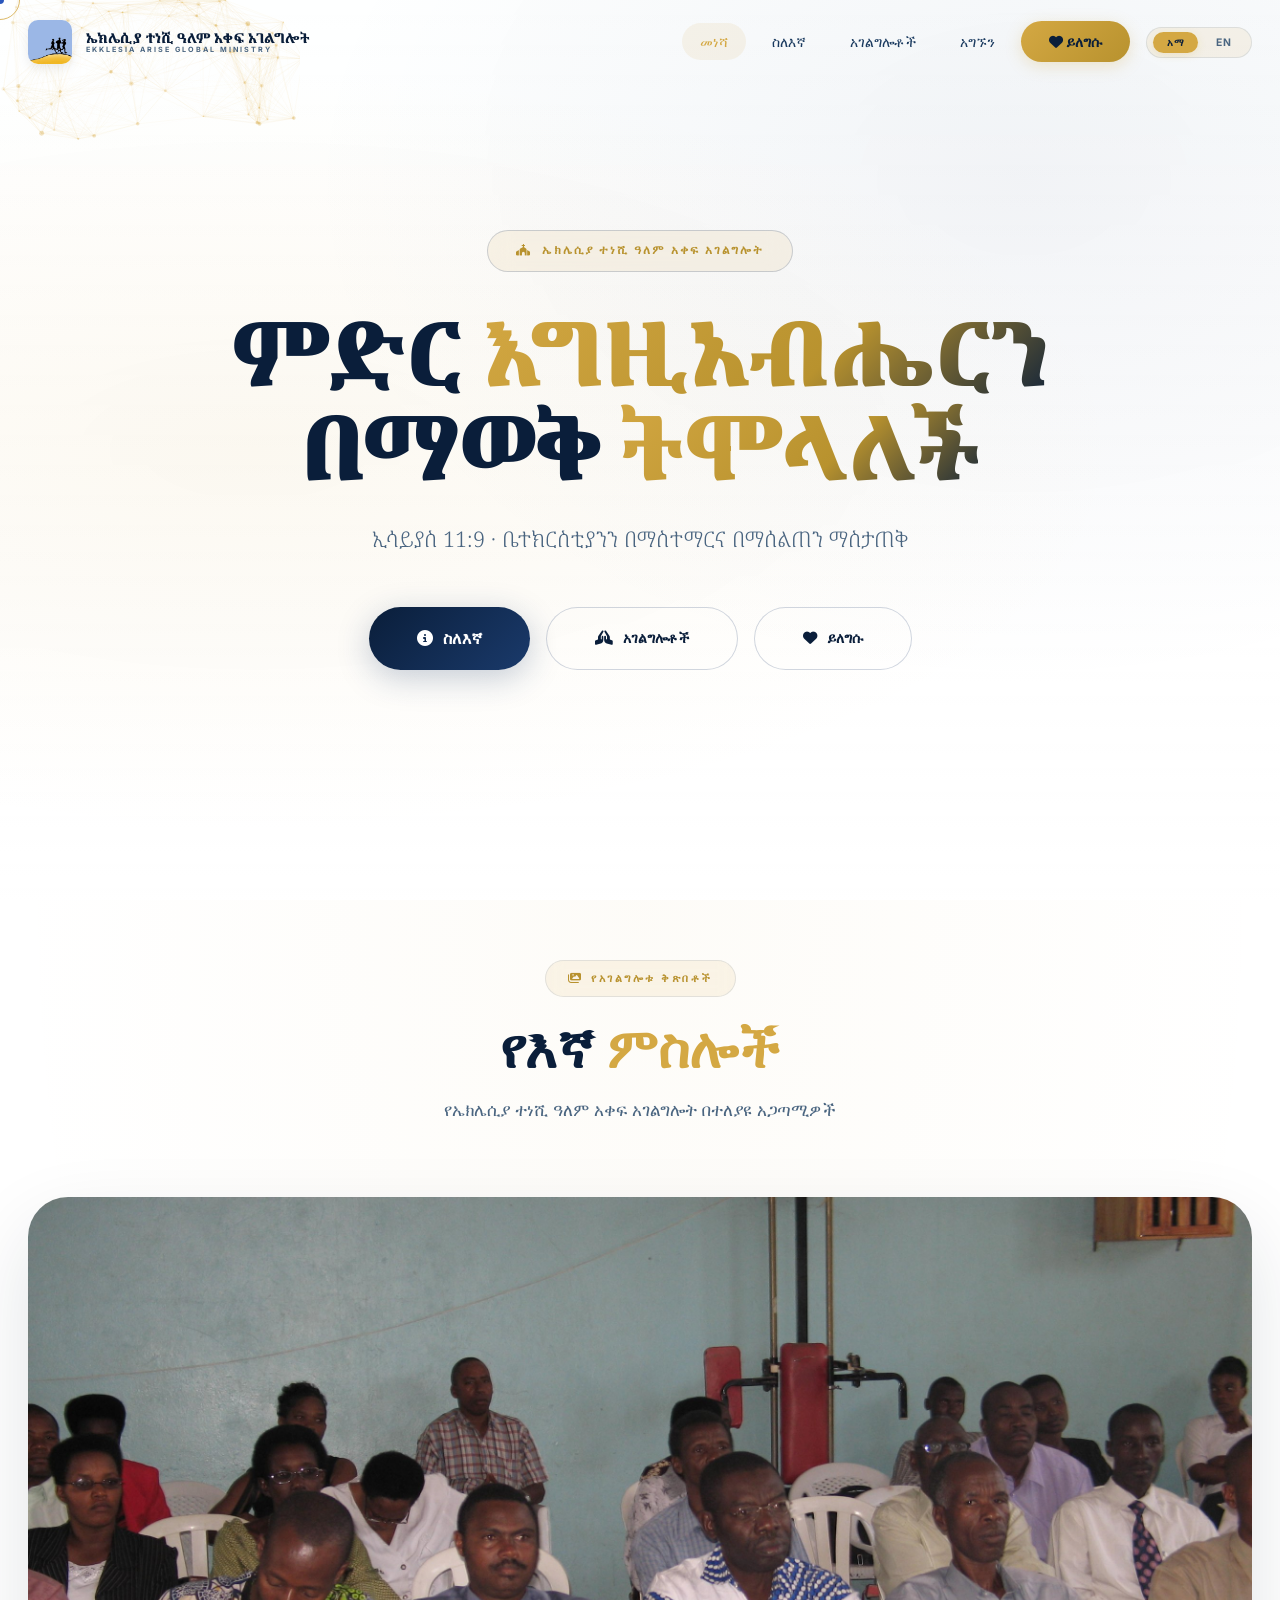
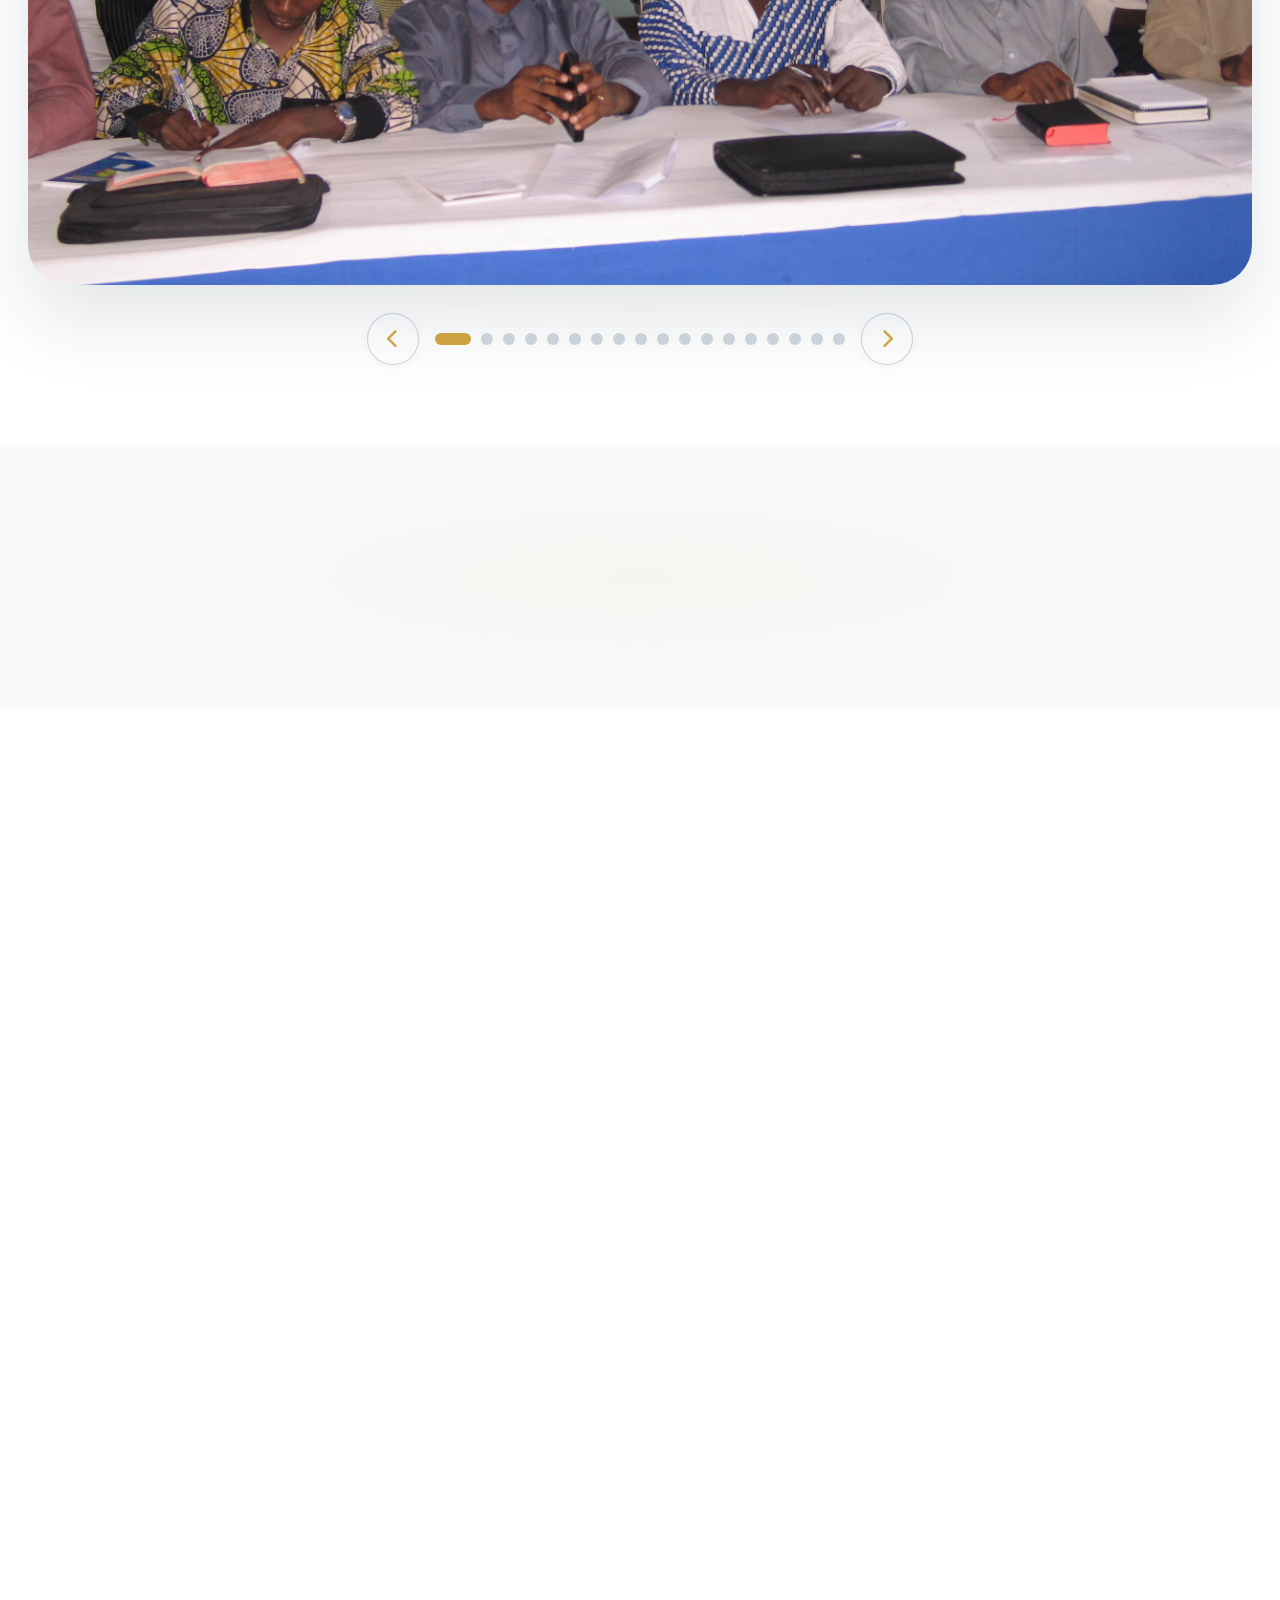
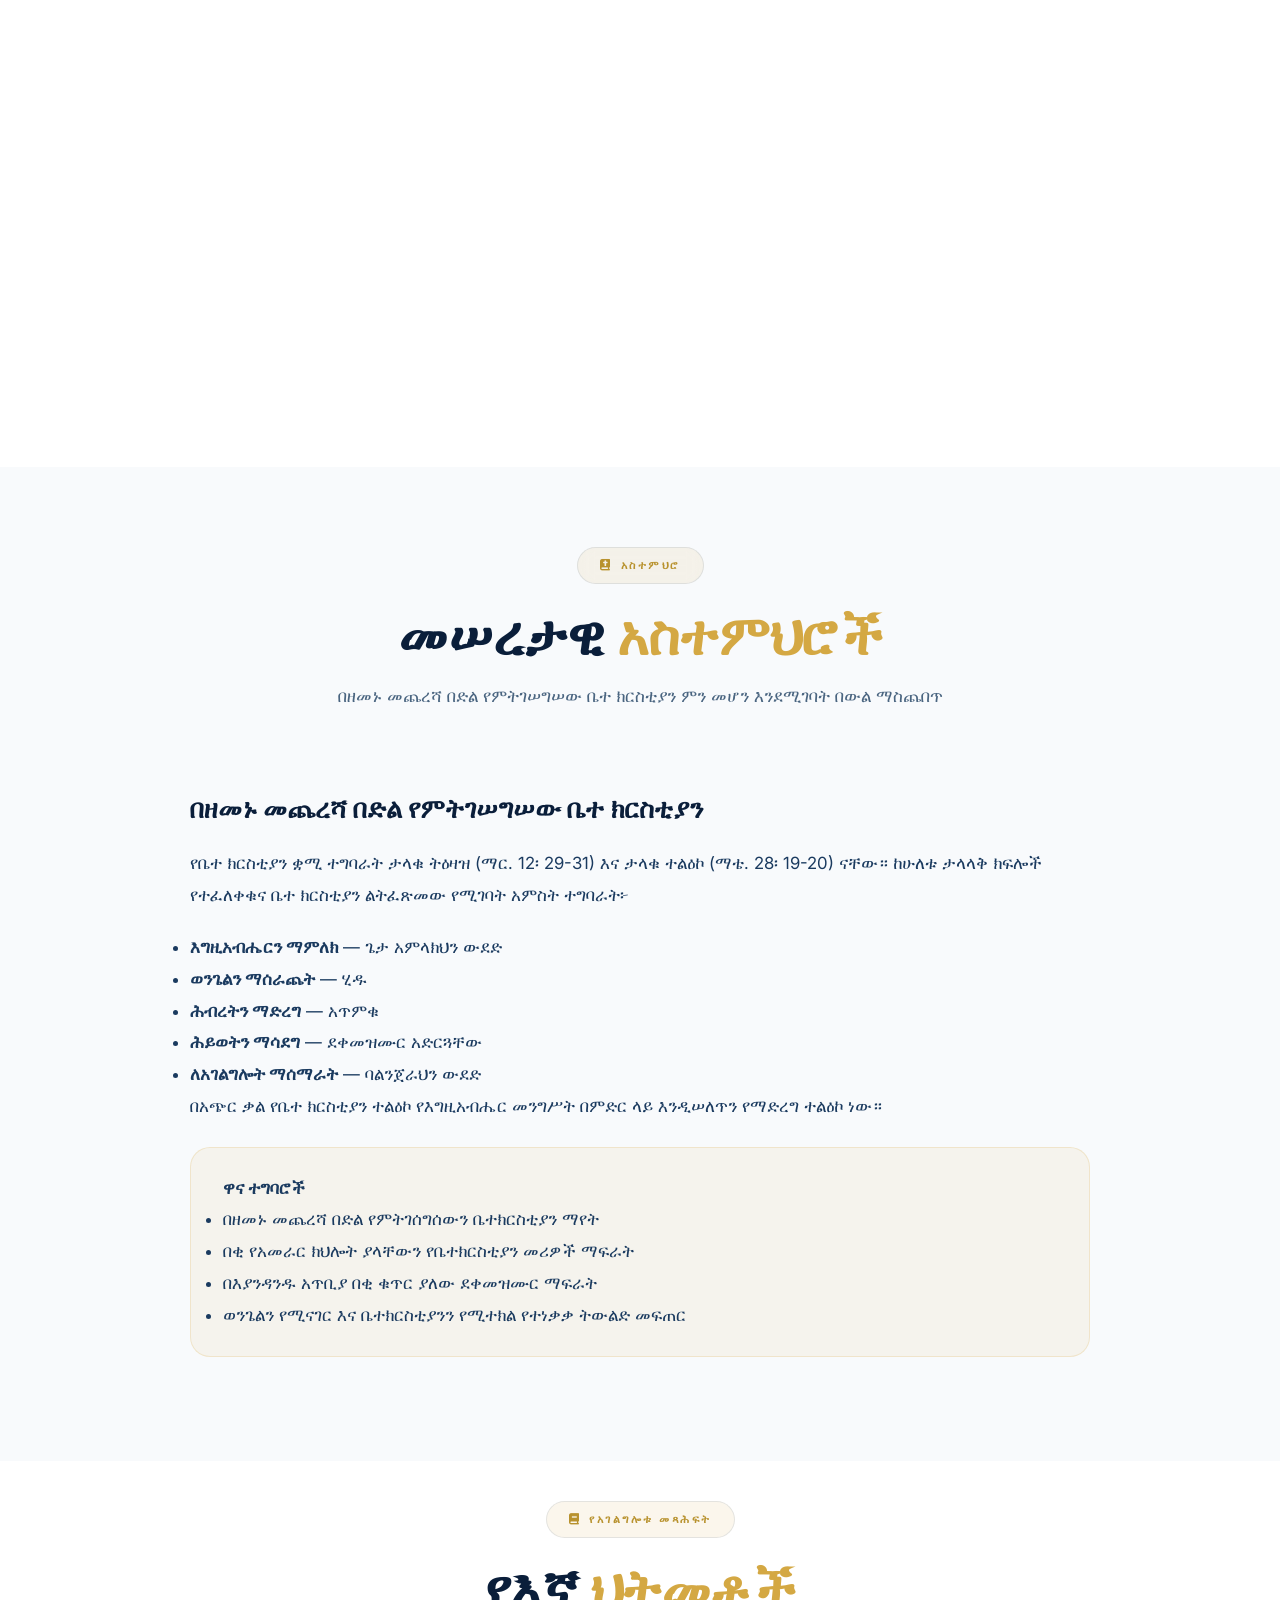
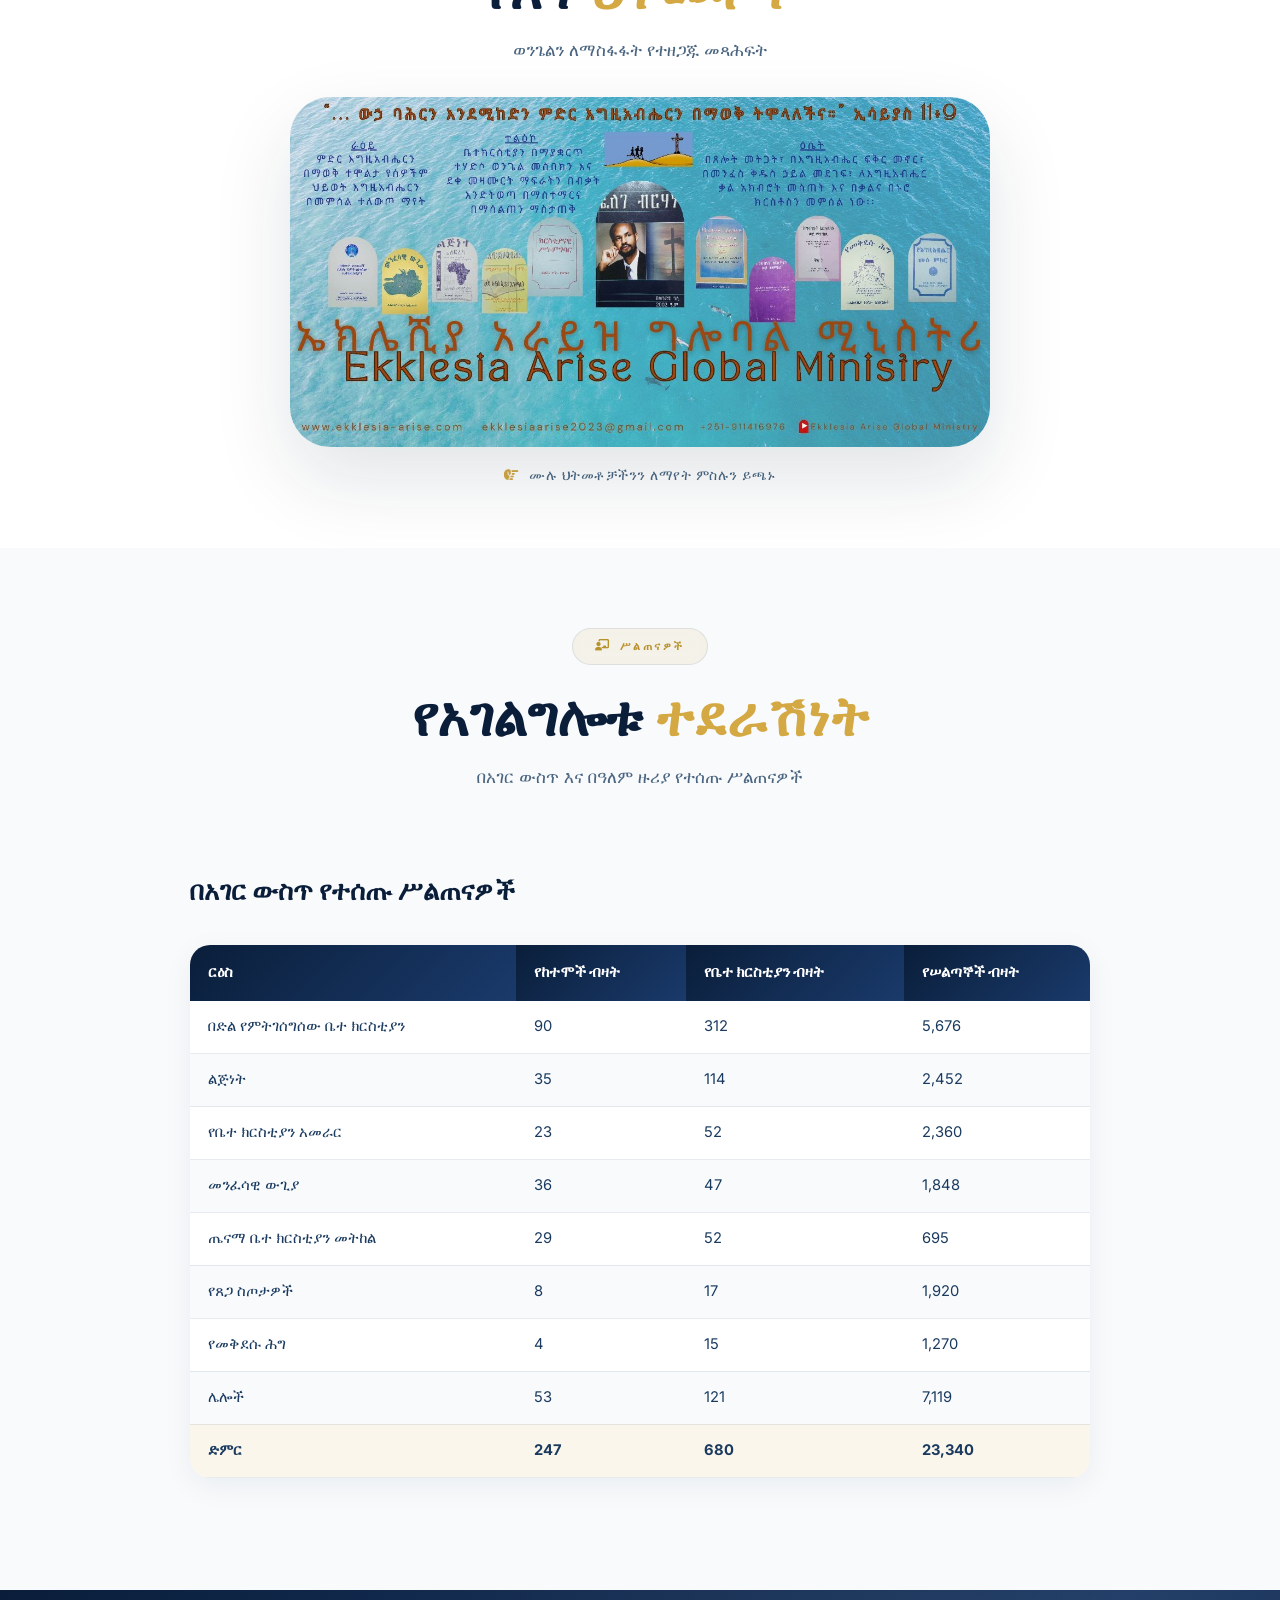
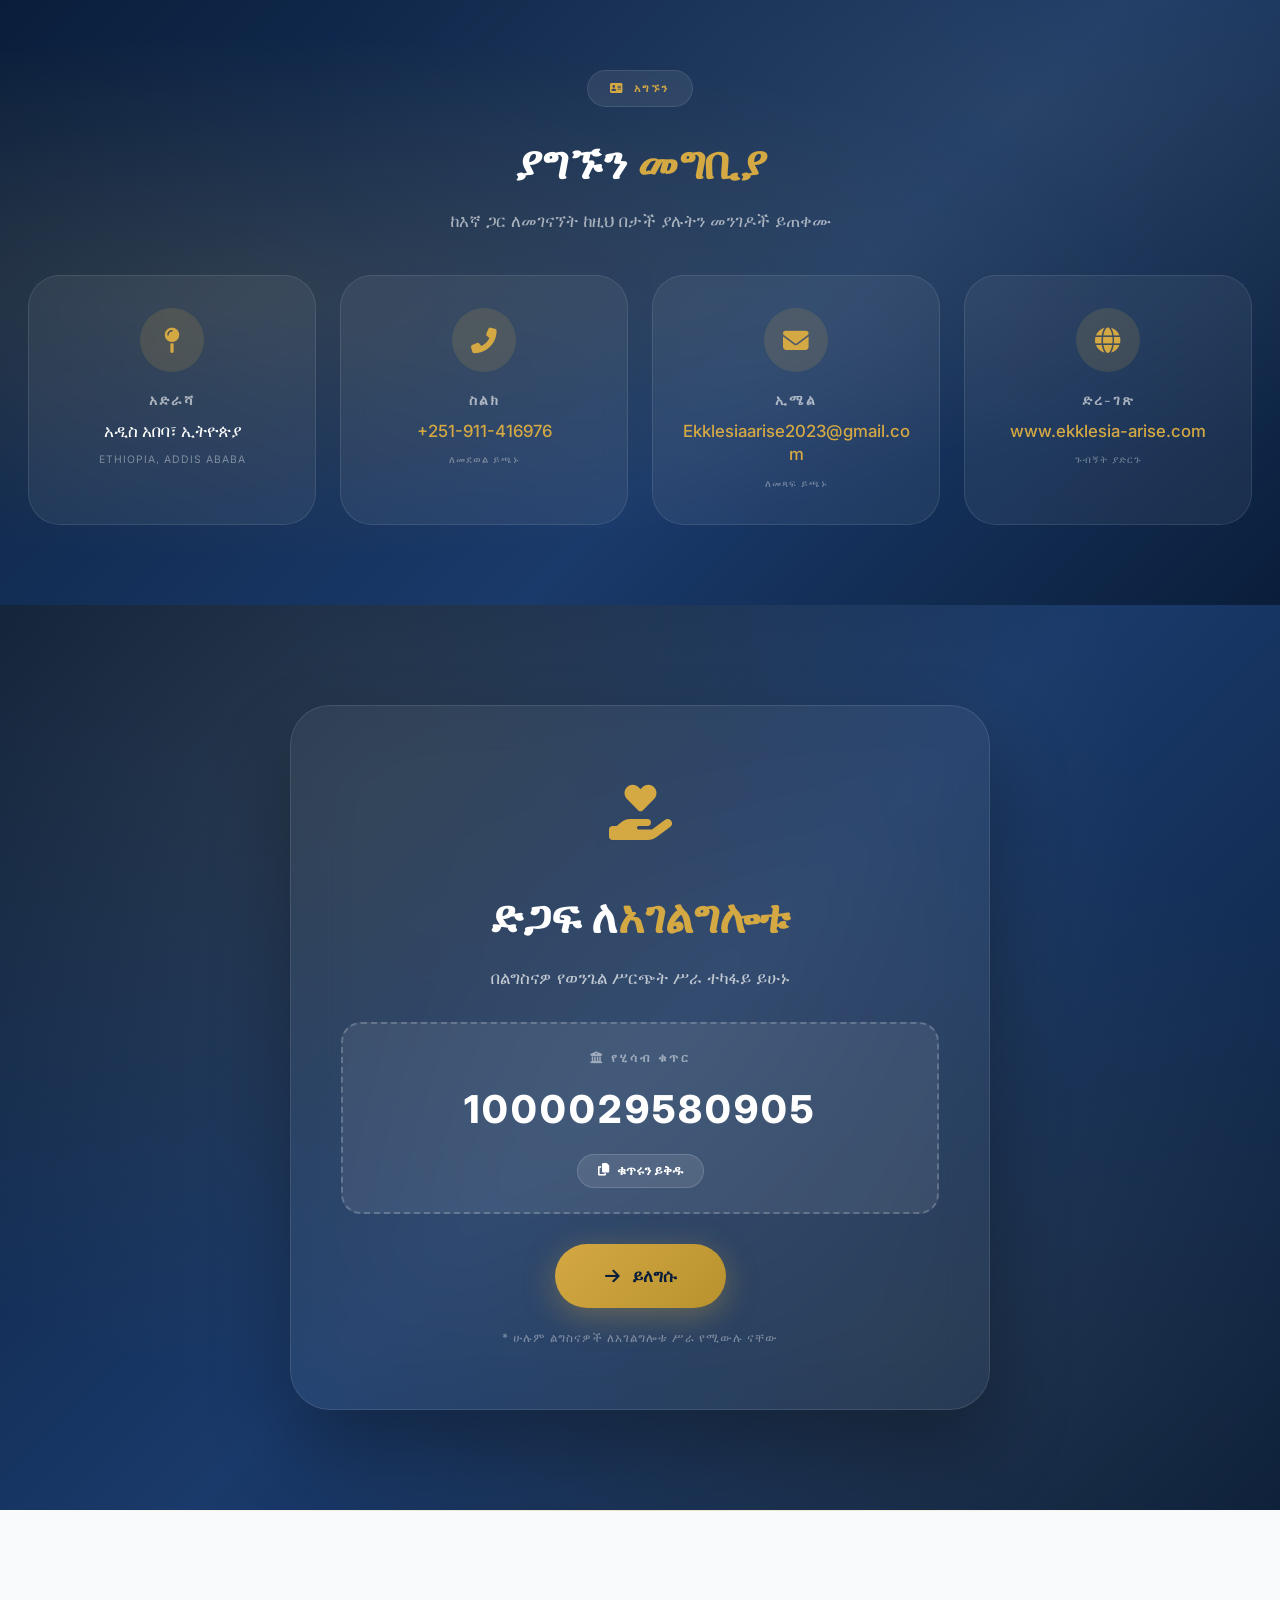
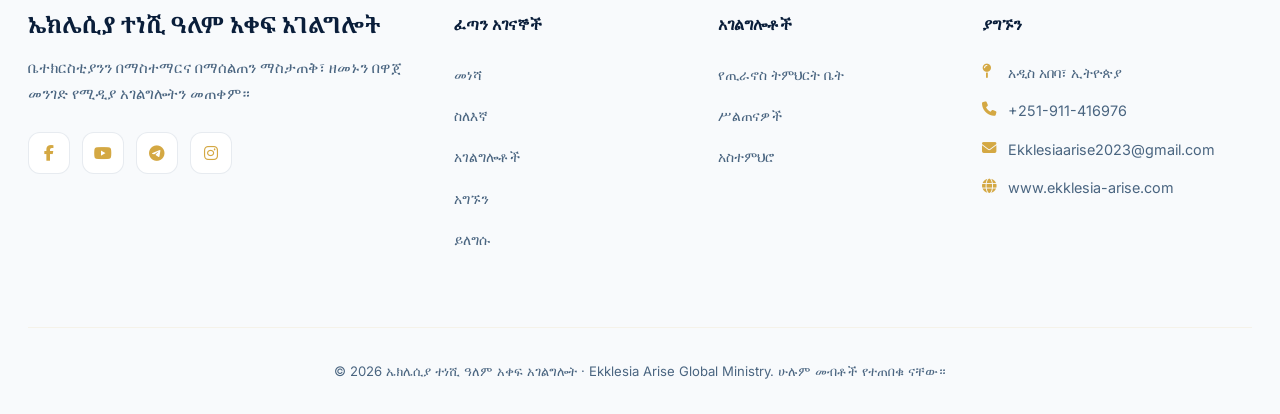
==== index.html @ 55167c21 "Update print statement from 'Hello' to 'Goodbye'" ====
<!DOCTYPE html>
<html lang="en">
<head>
  <meta charset="UTF-8" />
  <meta name="viewport" content="width=device-width, initial-scale=1.0, maximum-scale=5.0" />
  <title>ኤክሌሲያ ተነሺ ዓለም አቀፍ አገልግሎት · Ekklesia Arise Global Ministry</title>
  <meta name="description" content="Ekklesia Arise Global Ministry - Equipping the Church through teaching and training." />
  <link rel="preconnect" href="https://fonts.googleapis.com" />
  <link rel="preconnect" href="https://fonts.gstatic.com" crossorigin />
  <link href="https://fonts.googleapis.com/css2?family=Inter:wght@300;400;500;600;700;800;900&family=Playfair+Display:ital,wght@0,400;0,500;0,600;0,700;0,800;0,900;1,400;1,500;1,600;1,700&family=Noto+Serif+Ethiopic:wght@300;400;500;600;700;900&display=swap" rel="stylesheet" />
  <link rel="stylesheet" href="https://cdnjs.cloudflare.com/ajax/libs/font-awesome/6.5.0/css/all.min.css" />

  <style>
    /* ================================================================
       ULTRA PREMIUM THEME — BLUE & YELLOW / GOLD
       ================================================================ */
    :root {
      --primary: #1a3a6b;
      --primary-hover: #0f2a4f;
      --primary-light: rgba(26, 58, 107, 0.08);
      --primary-glow: rgba(26, 58, 107, 0.25);
      --dark-blue: #0a1e3a;
      --dark-blue-deep: #061225;
      --accent: #4a7fc1;
      --accent-light: #b3d0f0;
      --gold: #d4a843;
      --gold-light: #f0dba3;
      --gold-dark: #b8922e;
      --gold-glow: rgba(212, 168, 67, 0.35);
      --bg-dark: #f8fafc;
      --bg-medium: #f1f4f9;
      --bg-warm: #fdf8f0;
      --bg-light: #ffffff;
      --bg-card: #ffffff;
      --text-main: #0a1e3a;
      --text-secondary: #1a3a5f;
      --text-muted: #4a6580;
      --text-light: #f4f8ff;
      --glass-bg: rgba(255, 255, 255, 0.80);
      --glass-bg-strong: rgba(255, 255, 255, 0.94);
      --glass-border: rgba(26, 58, 107, 0.10);
      --glass-border-strong: rgba(26, 58, 107, 0.20);
      --shadow-sm: 0 2px 8px rgba(10, 30, 50, 0.04);
      --shadow-md: 0 8px 30px rgba(10, 30, 50, 0.06);
      --shadow-lg: 0 20px 60px rgba(10, 30, 50, 0.08);
      --shadow-xl: 0 32px 80px rgba(10, 30, 50, 0.12);
      --shadow-card-hover: 0 24px 64px rgba(26, 58, 107, 0.12), 0 0 0 1px rgba(26, 58, 107, 0.08);
      --radius-sm: 12px;
      --radius-md: 20px;
      --radius-lg: 32px;
      --radius-xl: 40px;
      --radius-full: 9999px;
      --ease-out-expo: cubic-bezier(0.16, 1, 0.3, 1);
      --ease-out-quart: cubic-bezier(0.25, 1, 0.5, 1);
      --ease-spring: cubic-bezier(0.34, 1.56, 0.64, 1);
      --transition-fast: all 0.3s var(--ease-out-expo);
      --transition-smooth: all 0.5s var(--ease-out-expo);
      --transition-slow: all 0.8s var(--ease-out-expo);
    }

    /* ================================================================
       RESET & BASE
       ================================================================ */
    *, *::before, *::after { margin: 0; padding: 0; box-sizing: border-box; }

    html {
      scroll-behavior: smooth;
      -webkit-text-size-adjust: 100%;
      overflow-x: hidden;
    }

    body {
      font-family: 'Inter', -apple-system, BlinkMacSystemFont, sans-serif;
      background: var(--bg-light);
      color: var(--text-main);
      line-height: 1.7;
      overflow-x: hidden;
      -webkit-font-smoothing: antialiased;
      -moz-osx-font-smoothing: grayscale;
    }
    
    /* Hide custom cursor on touch devices */
    @media (hover: none) and (pointer: coarse) {
      .cursor-dot, .cursor-ring { display: none !important; }
      body { cursor: auto; }
    }

    h1, h2, h3, h4, h5, .logo-font { font-family: 'Playfair Display', Georgia, serif; }
    .amharic { font-family: 'Noto Serif Ethiopic', 'Playfair Display', serif; }

    ::selection { background: var(--gold); color: var(--dark-blue); }

    /* Custom Scrollbar */
    ::-webkit-scrollbar { width: 8px; }
    ::-webkit-scrollbar-track { background: var(--bg-dark); }
    ::-webkit-scrollbar-thumb {
      background: linear-gradient(180deg, var(--gold) 0%, var(--gold-dark) 100%);
      border-radius: 10px;
    }

    img { display: block; max-width: 100%; }
    a { text-decoration: none; color: inherit; }
    button { cursor: none; border: none; outline: none; font-family: inherit; background: transparent; }
    input { font-family: inherit; cursor: none; }

    .container {
      width: 100%;
      max-width: 1320px;
      margin: 0 auto;
      padding: 0 28px;
    }

    /* ================================================================
       CUSTOM CURSOR SYSTEM
       ================================================================ */
    .cursor-dot {
      position: fixed;
      top: 0; left: 0;
      width: 8px; height: 8px;
      background: var(--gold);
      border-radius: 50%;
      pointer-events: none;
      z-index: 999999;
      transform: translate(-50%, -50%);
      transition: width 0.3s, height 0.3s, background 0.2s;
      mix-blend-mode: difference;
    }
    .cursor-ring {
      position: fixed;
      top: 0; left: 0;
      width: 40px; height: 40px;
      border: 1px solid var(--gold);
      border-radius: 50%;
      pointer-events: none;
      z-index: 999998;
      transform: translate(-50%, -50%);
      transition: width 0.3s var(--ease-out-expo), height 0.3s var(--ease-out-expo), border-color 0.2s, background 0.2s;
      opacity: 0.8;
    }
    
    /* Cursor States */
    body.hover-link .cursor-dot { width: 4px; height: 4px; }
    body.hover-link .cursor-ring { width: 60px; height: 60px; border-color: var(--gold); background: rgba(212, 168, 67, 0.08); }
    body.hover-button .cursor-dot { opacity: 0; }
    body.hover-button .cursor-ring { width: 100%; height: 100%; background: rgba(212, 168, 67, 0.10); border-color: transparent; opacity: 1; border-radius: var(--radius-md); }
    body.hover-image .cursor-dot { opacity: 0; }
    body.hover-image .cursor-ring { width: 80px; height: 80px; border-width: 2px; border-color: var(--gold); background: rgba(255,255,255,0.9); backdrop-filter: blur(4px); }
    body.hover-image .cursor-ring::after { content: 'View'; color: var(--gold); font-size: 0.7rem; font-weight: 700; position: absolute; top: 50%; left: 50%; transform: translate(-50%, -50%); }

    /* ================================================================
       PAGE LOADER
       ================================================================ */
    .page-loader {
      position: fixed;
      top: 0; left: 0;
      width: 100%; height: 100%;
      background: var(--bg-light);
      z-index: 99999;
      display: flex;
      flex-direction: column;
      align-items: center;
      justify-content: center;
      transition: opacity 0.8s var(--ease-out-expo), visibility 0.8s;
    }
    .page-loader.loaded { opacity: 0; visibility: hidden; pointer-events: none; }
    .loader-logo-img {
      width: 80px;
      height: 80px;
      border-radius: 16px;
      object-fit: cover;
      box-shadow: 0 8px 30px rgba(26, 58, 107, 0.15);
      margin-bottom: 16px;
    }
    .loader-name-amharic {
      font-family: 'Noto Serif Ethiopic', serif;
      font-size: 1.3rem;
      font-weight: 800;
      color: var(--dark-blue);
      text-align: center;
      line-height: 1.3;
    }
    .loader-name-en {
      font-size: 0.6rem;
      letter-spacing: 3px;
      color: var(--text-muted);
      font-weight: 700;
      text-transform: uppercase;
    }
    .loader-cross-spinner {
      width: 40px;
      height: 40px;
      position: relative;
      margin-top: 10px;
    }
    .loader-cross-spinner::before,
    .loader-cross-spinner::after {
      content: '';
      position: absolute;
      background: var(--gold);
      border-radius: 4px;
      animation: crossPulse 1.5s ease-in-out infinite;
    }
    .loader-cross-spinner::before { width: 4px; height: 40px; left: 50%; top: 0; transform: translateX(-50%); }
    .loader-cross-spinner::after { width: 30px; height: 4px; top: 50%; left: 50%; transform: translate(-50%, -50%); animation-delay: 0.3s; }
    @keyframes crossPulse { 0%, 100% { opacity: 0.3; } 50% { opacity: 1; } }

    /* ================================================================
       SCROLL REVEAL SYSTEM
       ================================================================ */
    .reveal { opacity: 0; transform: translateY(50px); transition: opacity 0.9s var(--ease-out-expo), transform 0.9s var(--ease-out-expo); }
    .reveal.visible { opacity: 1; transform: translateY(0); }
    .reveal-left { opacity: 0; transform: translateX(-60px); transition: opacity 0.9s var(--ease-out-expo), transform 0.9s var(--ease-out-expo); }
    .reveal-left.visible { opacity: 1; transform: translateX(0); }
    .reveal-right { opacity: 0; transform: translateX(60px); transition: opacity 0.9s var(--ease-out-expo), transform 0.9s var(--ease-out-expo); }
    .reveal-right.visible { opacity: 1; transform: translateX(0); }
    .reveal-scale { opacity: 0; transform: scale(0.85); transition: opacity 0.9s var(--ease-out-expo), transform 0.9s var(--ease-out-expo); }
    .reveal-scale.visible { opacity: 1; transform: scale(1); }

    /* ================================================================
       BUTTONS — MAGNETIC & PREMIUM
       ================================================================ */
    .btn {
      display: inline-flex;
      align-items: center;
      justify-content: center;
      gap: 10px;
      font-weight: 600;
      font-size: 0.9rem;
      border-radius: var(--radius-full);
      transition: var(--transition-smooth);
      position: relative;
      overflow: hidden;
      white-space: nowrap;
      cursor: pointer;
    }

    .btn-primary {
      background: linear-gradient(135deg, var(--dark-blue) 0%, var(--primary) 100%);
      color: white;
      padding: 16px 40px;
      box-shadow: 0 8px 32px rgba(26, 58, 107, 0.25);
    }
    .btn-primary:hover { box-shadow: 0 16px 48px rgba(26, 58, 107, 0.35); transform: translateY(-2px); }
    
    .btn-glass {
      background: rgba(255,255,255,0.06);
      color: var(--text-main);
      padding: 16px 40px;
      border: 1px solid var(--glass-border-strong);
      backdrop-filter: blur(12px);
    }
    .btn-glass:hover { background: var(--gold); color: var(--dark-blue); border-color: var(--gold); }
    
    .btn-glow {
      background: linear-gradient(135deg, var(--gold) 0%, var(--gold-dark) 100%);
      color: var(--dark-blue);
      padding: 18px 48px;
      box-shadow: 0 8px 32px rgba(212, 168, 67, 0.30);
    }
    .btn-glow:hover { transform: translateY(-4px) scale(1.02); box-shadow: 0 20px 60px rgba(212, 168, 67, 0.40); }
    
    .btn-secondary {
      background: transparent;
      color: var(--gold);
      padding: 12px 28px;
      border: 2px solid var(--glass-border-strong);
      backdrop-filter: blur(4px);
      font-size: 0.85rem;
    }
    .btn-secondary:hover { background: rgba(212, 168, 67, 0.08); border-color: var(--gold); transform: translateY(-2px); }

    .btn-gold {
      background: linear-gradient(135deg, var(--gold) 0%, var(--gold-dark) 100%);
      color: var(--dark-blue);
      padding: 16px 40px;
      box-shadow: 0 8px 32px rgba(212, 168, 67, 0.30);
    }
    .btn-gold:hover { box-shadow: 0 16px 48px rgba(212, 168, 67, 0.45); transform: translateY(-2px); }

    /* Magnetic Container */
    .magnetic-wrap { position: relative; display: inline-flex; }

    /* ================================================================
       NAVIGATION
       ================================================================ */
    .navbar {
      position: fixed;
      top: 0; left: 0; width: 100%;
      z-index: 10000;
      transition: var(--transition-smooth);
    }
    .navbar::before {
      content: '';
      position: absolute;
      inset: 0;
      background: var(--glass-bg);
      backdrop-filter: blur(24px) saturate(180%);
      -webkit-backdrop-filter: blur(24px) saturate(180%);
      border-bottom: 1px solid var(--glass-border);
      opacity: 0;
      transition: opacity 0.5s;
    }
    .navbar.scrolled::before { opacity: 1; }
    .navbar.scrolled { box-shadow: 0 4px 30px rgba(0,0,0,0.04); }

    .nav-inner {
      position: relative;
      display: flex;
      justify-content: space-between;
      align-items: center;
      padding: 20px 0;
      transition: var(--transition-smooth);
    }
    .navbar.scrolled .nav-inner { padding: 12px 0; }

    .nav-brand {
      display: flex;
      align-items: center;
      gap: 14px;
      z-index: 10001;
      text-decoration: none;
    }
    .nav-brand .nav-logo-img {
      width: 44px;
      height: 44px;
      border-radius: 10px;
      object-fit: cover;
      box-shadow: 0 4px 12px rgba(0,0,0,0.08);
      transition: var(--transition-smooth);
      flex-shrink: 0;
    }
    .navbar.scrolled .nav-brand .nav-logo-img {
      width: 36px;
      height: 36px;
      border-radius: 8px;
    }
    .nav-brand-text { line-height: 1.15; }
    .nav-brand-amharic {
      font-family: 'Noto Serif Ethiopic', serif;
      font-size: 0.85rem;
      font-weight: 800;
      color: var(--dark-blue);
      transition: var(--transition-smooth);
    }
    .navbar.scrolled .nav-brand-amharic { font-size: 0.75rem; }
    .nav-brand-en {
      font-size: 0.45rem;
      letter-spacing: 2px;
      color: var(--text-muted);
      font-weight: 700;
      text-transform: uppercase;
      transition: var(--transition-smooth);
    }
    .navbar.scrolled .nav-brand-en { font-size: 0.4rem; }

    .nav-menu { display: flex; align-items: center; gap: 8px; list-style: none; }
    .nav-menu a {
      padding: 10px 18px;
      font-weight: 500;
      font-size: 0.88rem;
      color: var(--text-secondary);
      border-radius: var(--radius-full);
      transition: var(--transition-fast);
      position: relative;
    }
    .nav-menu a:hover, .nav-menu a.active { color: var(--gold); background: rgba(212, 168, 67, 0.10); }
    .nav-cta {
      background: linear-gradient(135deg, var(--gold) 0%, var(--gold-dark) 100%) !important;
      color: var(--dark-blue) !important;
      padding: 12px 28px !important;
      font-weight: 700 !important;
      box-shadow: 0 4px 16px rgba(212, 168, 67, 0.25);
    }

    /* Language Toggle */
    .lang-toggle {
      display: flex;
      align-items: center;
      gap: 4px;
      background: rgba(212, 168, 67, 0.10);
      border: 1px solid var(--glass-border);
      border-radius: var(--radius-full);
      padding: 4px 6px;
      margin-left: 8px;
    }
    .lang-toggle button {
      padding: 4px 14px;
      border-radius: var(--radius-full);
      font-size: 0.65rem;
      font-weight: 700;
      letter-spacing: 0.5px;
      text-transform: uppercase;
      color: var(--text-muted);
      transition: var(--transition-fast);
      cursor: pointer;
      background: transparent;
    }
    .lang-toggle button.active {
      background: var(--gold);
      color: var(--dark-blue);
      box-shadow: 0 2px 8px rgba(212, 168, 67, 0.2);
    }
    .lang-toggle button:hover:not(.active) {
      color: var(--gold);
      background: rgba(212, 168, 67, 0.06);
    }

    /* Hamburger */
    .hamburger {
      display: none;
      flex-direction: column;
      justify-content: center;
      align-items: center;
      width: 48px; height: 48px;
      background: rgba(212, 168, 67, 0.10);
      border: 1px solid var(--glass-border);
      border-radius: 14px;
      cursor: pointer;
      z-index: 10001;
      transition: var(--transition-fast);
    }
    .hamburger span { display: block; width: 20px; height: 2px; background: var(--text-main); border-radius: 4px; transition: var(--transition-smooth); position: absolute; }
    .hamburger span:nth-child(1) { transform: translateY(-7px); }
    .hamburger span:nth-child(2) { width: 16px; }
    .hamburger span:nth-child(3) { transform: translateY(7px); }
    .hamburger.active { background: var(--gold); border-color: var(--gold); }
    .hamburger.active span { background: white; }
    .hamburger.active span:nth-child(1) { transform: rotate(45deg); }
    .hamburger.active span:nth-child(2) { opacity: 0; }
    .hamburger.active span:nth-child(3) { transform: rotate(-45deg); }

    .mobile-overlay { position: fixed; inset: 0; background: rgba(10, 30, 50, 0.4); backdrop-filter: blur(8px); z-index: 9999; opacity: 0; visibility: hidden; transition: var(--transition-smooth); }
    .mobile-overlay.active { opacity: 1; visibility: visible; }

    .nav-menu-mobile {
      position: fixed;
      top: 0; right: 0;
      width: 320px;
      height: 100vh;
      background: var(--bg-card);
      flex-direction: column;
      padding: 100px 40px 60px;
      gap: 8px;
      transform: translateX(100%);
      transition: transform 0.6s var(--ease-out-expo);
      z-index: 10000;
      box-shadow: -10px 0 40px rgba(0,0,0,0.08);
      overflow-y: auto;
      align-items: stretch;
      display: none;
      list-style: none;
    }
    .nav-menu-mobile.open { transform: translateX(0); }
    .nav-menu-mobile a {
      padding: 14px 20px;
      border-radius: var(--radius-md);
      font-size: 1rem;
      color: var(--text-secondary);
      transition: var(--transition-fast);
      display: block;
    }
    .nav-menu-mobile a:hover,
    .nav-menu-mobile a.active {
      color: var(--gold);
      background: rgba(212, 168, 67, 0.10);
    }
    .nav-menu-mobile .nav-cta {
      margin-top: 16px;
      text-align: center;
    }
    .nav-menu-mobile .lang-toggle-mobile {
      display: flex;
      gap: 8px;
      margin-top: 16px;
      justify-content: center;
    }
    .nav-menu-mobile .lang-toggle-mobile button {
      padding: 8px 24px;
      border-radius: var(--radius-full);
      font-size: 0.75rem;
      font-weight: 700;
      text-transform: uppercase;
      background: rgba(212, 168, 67, 0.10);
      color: var(--text-muted);
      border: 1px solid var(--glass-border);
      transition: var(--transition-fast);
      cursor: pointer;
    }
    .nav-menu-mobile .lang-toggle-mobile button.active {
      background: var(--gold);
      color: var(--dark-blue);
      border-color: var(--gold);
    }

    /* ================================================================
       HERO — FULL IMMERSIVE
       ================================================================ */
    .hero {
      position: relative;
      min-height: 100vh;
      display: flex;
      align-items: center;
      justify-content: center;
      overflow: hidden;
      background: var(--bg-dark);
    }
    .hero-bg-image {
      position: absolute;
      inset: 0;
      background-size: cover;
      background-position: center;
      background-repeat: no-repeat;
      transform: scale(1.1);
      transition: transform 20s ease;
      will-change: transform;
    }
    .hero:hover .hero-bg-image { transform: scale(1.0); }
    .hero::after {
      content: '';
      position: absolute;
      inset: 0;
      background: linear-gradient(180deg, rgba(255,255,255,0.85) 0%, rgba(255,255,255,0.92) 60%, rgba(255,255,255,0.98) 100%);
      z-index: 1;
    }

    .hero-gradient-overlay {
      position: absolute;
      inset: 0;
      z-index: 2;
      background: radial-gradient(ellipse at 20% 50%, rgba(212, 168, 67, 0.08) 0%, transparent 60%), radial-gradient(ellipse at 80% 20%, rgba(26, 58, 107, 0.06) 0%, transparent 50%);
      animation: heroGlow 8s ease-in-out infinite alternate;
    }
    @keyframes heroGlow { 0% { opacity: 0.5; } 100% { opacity: 1; } }

    /* Particle Canvas */
    #heroParticles { position: absolute; inset: 0; z-index: 2; pointer-events: none; }

    .hero-content {
      position: relative;
      z-index: 3;
      text-align: center;
      padding: 140px 0 80px;
      max-width: 960px;
    }

    .hero-badge {
      display: inline-flex;
      align-items: center;
      gap: 10px;
      background: rgba(212, 168, 67, 0.10);
      border: 1px solid var(--glass-border-strong);
      padding: 10px 28px;
      border-radius: var(--radius-full);
      backdrop-filter: blur(12px);
      color: var(--gold-dark);
      font-size: 0.72rem;
      letter-spacing: 2px;
      text-transform: uppercase;
      font-weight: 700;
      margin-bottom: 32px;
      animation: fadeInDown 1s var(--ease-out-expo) 0.3s both;
    }

    .hero-title {
      font-size: clamp(2.8rem, 7vw, 6rem);
      font-weight: 900;
      line-height: 1.05;
      color: var(--text-main);
      margin-bottom: 28px;
      letter-spacing: -2px;
      animation: fadeInUp 1s var(--ease-out-expo) 0.5s both;
    }
    .hero-title .gradient-text {
      background: linear-gradient(135deg, var(--gold) 0%, var(--gold-dark) 60%, var(--dark-blue) 100%);
      -webkit-background-clip: text;
      -webkit-text-fill-color: transparent;
      background-clip: text;
    }

    .hero-subtitle {
      font-size: clamp(1rem, 2vw, 1.35rem);
      color: var(--text-muted);
      font-weight: 300;
      max-width: 640px;
      margin: 0 auto 48px;
      line-height: 1.8;
      animation: fadeInUp 1s var(--ease-out-expo) 0.7s both;
    }

    .hero-buttons {
      display: flex;
      gap: 16px;
      justify-content: center;
      flex-wrap: wrap;
      margin-bottom: 60px;
      animation: fadeInUp 1s var(--ease-out-expo) 0.9s both;
    }

    /* Animations */
    @keyframes fadeInUp { from { opacity: 0; transform: translateY(40px); } to { opacity: 1; transform: translateY(0); } }
    @keyframes fadeInDown { from { opacity: 0; transform: translateY(-20px); } to { opacity: 1; transform: translateY(0); } }

    /* ================================================================
       SECTION HEADERS
       ================================================================ */
    .section-header { text-align: center; margin-bottom: 72px; }
    .section-title { font-size: clamp(2rem, 4.5vw, 3.4rem); color: var(--text-main); font-weight: 800; margin: 18px 0 16px; line-height: 1.15; }
    .section-title .gold { color: var(--gold); }
    .section-title .blue { color: var(--primary); }
    .section-subtitle { color: var(--text-muted); font-size: 1.08rem; max-width: 620px; margin: 0 auto; line-height: 1.8; }

    .pill-badge {
      display: inline-flex;
      align-items: center;
      gap: 8px;
      background: rgba(212, 168, 67, 0.10);
      padding: 8px 22px;
      border-radius: var(--radius-full);
      font-size: 0.7rem;
      letter-spacing: 2.5px;
      color: var(--gold-dark);
      font-weight: 700;
      text-transform: uppercase;
      border: 1px solid var(--glass-border);
      backdrop-filter: blur(8px);
      transition: var(--transition-fast);
    }

    /* ================================================================
       STATS COUNTER STRIP
       ================================================================ */
    .stats-strip {
      background: var(--bg-dark);
      padding: 60px 0;
      position: relative;
      overflow: hidden;
    }
    .stats-strip::before { content: ''; position: absolute; inset: 0; background: radial-gradient(ellipse at 50% 50%, rgba(212,168,67,0.06) 0%, transparent 70%); }
    .stats-grid { display: grid; grid-template-columns: repeat(4, 1fr); gap: 30px; position: relative; z-index: 1; }
    .stat-item { text-align: center; padding: 30px 20px; border-radius: var(--radius-md); transition: var(--transition-smooth); }
    .stat-item:hover { background: rgba(212,168,67,0.04); }
    .stat-number {
      font-family: 'Playfair Display', serif;
      font-size: clamp(1.8rem, 3.5vw, 2.8rem);
      font-weight: 900;
      background: linear-gradient(135deg, var(--gold) 0%, var(--gold-dark) 100%);
      -webkit-background-clip: text;
      -webkit-text-fill-color: transparent;
      background-clip: text;
      line-height: 1.2;
      margin-bottom: 8px;
      display: inline-block;
    }
    .stat-label { font-size: 0.8rem; color: var(--text-muted); letter-spacing: 2px; text-transform: uppercase; font-weight: 600; }

    /* ================================================================
       CONTENT SECTION
       ================================================================ */
    .content-section {
      padding: 80px 0;
      background: var(--bg-light);
    }
    .content-section:nth-child(even) {
      background: var(--bg-dark);
    }
    .content-body {
      max-width: 900px;
      margin: 0 auto;
      font-size: 1.05rem;
      line-height: 1.9;
      color: var(--text-secondary);
    }
    .content-body p {
      margin-bottom: 20px;
    }
    .content-body h3 {
      font-size: 1.6rem;
      color: var(--text-main);
      margin: 40px 0 16px;
      font-family: 'Playfair Display', serif;
    }
    .content-body .highlight-box {
      background: rgba(212, 168, 67, 0.08);
      border-radius: var(--radius-md);
      padding: 24px 32px;
      margin: 24px 0;
      border: 1px solid rgba(212, 168, 67, 0.20);
    }

    /* Table Styles */
    .table-wrapper {
      overflow-x: auto;
      margin: 32px 0;
      border-radius: var(--radius-md);
      box-shadow: var(--shadow-md);
    }
    .table-wrapper table {
      width: 100%;
      border-collapse: collapse;
      font-size: 0.92rem;
      background: white;
    }
    .table-wrapper th {
      background: linear-gradient(135deg, var(--dark-blue) 0%, var(--primary) 100%);
      color: white;
      padding: 14px 18px;
      text-align: left;
      font-weight: 700;
    }
    .table-wrapper td {
      padding: 12px 18px;
      border-bottom: 1px solid var(--glass-border);
    }
    .table-wrapper tr:nth-child(even) {
      background: var(--bg-dark);
    }
    .table-wrapper tr:hover {
      background: rgba(212, 168, 67, 0.06);
    }

    /* ================================================================
       QUICK LINKS / ABOUT PREVIEW
       ================================================================ */
    .about-preview {
      display: grid;
      grid-template-columns: 1fr 1fr;
      gap: 60px;
      align-items: center;
      padding: 40px 0;
    }
    .about-preview-text h2 {
      font-size: clamp(2rem, 3vw, 2.8rem);
      color: var(--text-main);
      margin-bottom: 20px;
      font-weight: 800;
    }
    .about-preview-text p {
      color: var(--text-secondary);
      font-size: 1.05rem;
      line-height: 1.9;
      margin-bottom: 20px;
    }
    .about-preview-image img {
      border-radius: var(--radius-lg);
      box-shadow: var(--shadow-xl);
      width: 100%;
      height: auto;
      transition: transform 0.6s var(--ease-out-expo);
    }
    .about-preview-image:hover img {
      transform: scale(1.02);
    }

    /* ================================================================
       CONTACT INFO SECTION — ATTRACTIVE CARD
       ================================================================ */
    .contact-info-section {
      padding: 80px 0;
      background: linear-gradient(135deg, #0a1e3a 0%, #1a3a6b 60%, #0a1e3a 100%);
      position: relative;
      overflow: hidden;
    }
    .contact-info-section::before {
      content: '';
      position: absolute;
      inset: 0;
      background: radial-gradient(ellipse at 20% 50%, rgba(212, 168, 67, 0.15) 0%, transparent 60%),
                  radial-gradient(ellipse at 80% 20%, rgba(212, 168, 67, 0.08) 0%, transparent 50%);
      pointer-events: none;
    }
    .contact-info-section .container {
      position: relative;
      z-index: 1;
    }

    .contact-grid {
      display: grid;
      grid-template-columns: repeat(4, 1fr);
      gap: 24px;
      margin-top: 40px;
    }
    .contact-card {
      background: rgba(255,255,255,0.06);
      backdrop-filter: blur(12px);
      -webkit-backdrop-filter: blur(12px);
      border: 1px solid rgba(255,255,255,0.10);
      border-radius: var(--radius-lg);
      padding: 32px 24px;
      text-align: center;
      transition: var(--transition-smooth);
      position: relative;
      overflow: hidden;
      cursor: default;
    }
    .contact-card::before {
      content: '';
      position: absolute;
      top: 0;
      left: 0;
      right: 0;
      height: 3px;
      background: linear-gradient(90deg, var(--gold), var(--gold-light));
      opacity: 0;
      transition: var(--transition-smooth);
    }
    .contact-card:hover {
      transform: translateY(-8px);
      background: rgba(255,255,255,0.10);
      border-color: rgba(255,255,255,0.20);
      box-shadow: 0 20px 60px rgba(0,0,0,0.20);
    }
    .contact-card:hover::before {
      opacity: 1;
    }
    .contact-card .icon {
      width: 64px;
      height: 64px;
      border-radius: 50%;
      background: rgba(212, 168, 67, 0.15);
      display: flex;
      align-items: center;
      justify-content: center;
      margin: 0 auto 16px;
      font-size: 1.6rem;
      color: var(--gold);
      transition: var(--transition-smooth);
    }
    .contact-card:hover .icon {
      background: var(--gold);
      color: var(--dark-blue);
      transform: scale(1.1);
    }
    .contact-card h4 {
      color: white;
      font-size: 0.85rem;
      font-weight: 600;
      letter-spacing: 2px;
      text-transform: uppercase;
      margin-bottom: 8px;
      opacity: 0.6;
    }
    .contact-card .value {
      color: white;
      font-size: 1.05rem;
      font-weight: 500;
      line-height: 1.4;
      word-break: break-word;
    }
    .contact-card .value a {
      color: var(--gold);
      transition: var(--transition-fast);
      text-decoration: none;
    }
    .contact-card .value a:hover {
      color: white;
    }
    .contact-card .sub-label {
      color: rgba(255,255,255,0.4);
      font-size: 0.65rem;
      letter-spacing: 1px;
      text-transform: uppercase;
      margin-top: 8px;
    }

    .contact-header {
      text-align: center;
      margin-bottom: 20px;
    }
    .contact-header .pill-badge {
      background: rgba(255,255,255,0.08);
      color: var(--gold);
      border-color: rgba(255,255,255,0.10);
    }
    .contact-header h2 {
      font-size: clamp(2rem, 3.5vw, 2.8rem);
      color: white;
      font-weight: 800;
      margin: 16px 0 8px;
    }
    .contact-header h2 .gold {
      color: var(--gold);
    }
    .contact-header p {
      color: rgba(255,255,255,0.6);
      font-size: 1.05rem;
      max-width: 500px;
      margin: 0 auto;
    }

    /* ================================================================
       GIVING SECTION
       ================================================================ */
    .giving-section { 
      padding: 100px 0; 
      background: linear-gradient(135deg, #0a1e3a 0%, #1a3a6b 50%, #0a1e3a 100%);
      position: relative; 
      overflow: hidden;
    }
    .giving-section::before { 
      content: ''; 
      position: absolute; 
      inset: 0; 
      background: radial-gradient(ellipse at 30% 20%, rgba(212, 168, 67, 0.12) 0%, transparent 60%), 
                  radial-gradient(ellipse at 70% 80%, rgba(212, 168, 67, 0.08) 0%, transparent 50%);
      pointer-events: none;
    }
    .giving-section .container { position: relative; z-index: 1; }
    
    .giving-card {
      background: rgba(255,255,255,0.05);
      backdrop-filter: blur(20px);
      -webkit-backdrop-filter: blur(20px);
      border: 1px solid rgba(255,255,255,0.10);
      border-radius: var(--radius-xl);
      padding: 60px 50px;
      max-width: 700px;
      margin: 0 auto;
      text-align: center;
      box-shadow: 0 40px 80px rgba(0,0,0,0.3);
    }
    .giving-card .icon-big {
      font-size: 3.5rem;
      color: var(--gold);
      margin-bottom: 16px;
      display: block;
    }
    .giving-card h2 {
      font-size: clamp(2rem, 4vw, 2.8rem);
      color: white;
      margin-bottom: 10px;
      font-weight: 800;
    }
    .giving-card h2 .gold { color: var(--gold); }
    .giving-card .sub-text {
      color: rgba(255,255,255,0.7);
      font-size: 1.05rem;
      margin-bottom: 30px;
      line-height: 1.7;
    }
    .giving-card .account-box {
      background: rgba(255,255,255,0.08);
      border: 2px dashed rgba(255,255,255,0.20);
      border-radius: var(--radius-md);
      padding: 24px 30px;
      margin-bottom: 30px;
      transition: var(--transition-smooth);
    }
    .giving-card .account-box:hover {
      border-color: var(--gold);
      background: rgba(255,255,255,0.12);
    }
    .giving-card .account-label {
      font-size: 0.75rem;
      letter-spacing: 3px;
      text-transform: uppercase;
      color: rgba(255,255,255,0.5);
      font-weight: 700;
      margin-bottom: 8px;
    }
    .giving-card .account-number {
      font-size: clamp(1.6rem, 3vw, 2.4rem);
      font-weight: 800;
      color: white;
      font-family: 'Inter', monospace;
      letter-spacing: 3px;
    }
    .giving-card .copy-btn {
      background: rgba(255,255,255,0.10);
      border: 1px solid rgba(255,255,255,0.15);
      color: white;
      padding: 8px 20px;
      border-radius: var(--radius-full);
      font-size: 0.8rem;
      font-weight: 600;
      cursor: pointer;
      transition: var(--transition-fast);
      margin-top: 12px;
      display: inline-flex;
      align-items: center;
      gap: 8px;
    }
    .giving-card .copy-btn:hover {
      background: var(--gold);
      color: var(--dark-blue);
      border-color: var(--gold);
    }
    .giving-card .btn-donate {
      background: linear-gradient(135deg, var(--gold) 0%, var(--gold-dark) 100%);
      color: var(--dark-blue);
      padding: 18px 50px;
      font-size: 1.05rem;
      font-weight: 700;
      border-radius: var(--radius-full);
      box-shadow: 0 8px 32px rgba(212, 168, 67, 0.35);
      transition: var(--transition-smooth);
      display: inline-flex;
      align-items: center;
      gap: 12px;
      cursor: pointer;
      border: none;
      text-decoration: none;
    }
    .giving-card .btn-donate:hover {
      transform: translateY(-3px) scale(1.02);
      box-shadow: 0 16px 48px rgba(212, 168, 67, 0.50);
    }
    .giving-card .donate-note {
      color: rgba(255,255,255,0.4);
      font-size: 0.75rem;
      margin-top: 20px;
      letter-spacing: 1px;
    }

    /* ================================================================
       FOOTER
       ================================================================ */
    .site-footer { background: var(--bg-dark); color: var(--text-muted); padding: 100px 0 0; position: relative; }
    .site-footer::before { content: ''; position: absolute; top: 0; left: 0; right: 0; height: 1px; background: linear-gradient(90deg, transparent, rgba(212, 168, 67, 0.30), transparent); }
    .footer-grid { display: grid; grid-template-columns: 1.4fr 0.8fr 0.8fr 1fr; gap: 48px; margin-bottom: 60px; }
    .footer-brand h3 { font-family: 'Noto Serif Ethiopic', serif; font-size: 1.4rem; color: var(--text-main); margin-bottom: 16px; line-height: 1.3; }
    .footer-brand p { line-height: 1.8; margin-bottom: 24px; font-size: 0.92rem; }
    .footer-social { display: flex; gap: 12px; }
    .footer-social a { width: 42px; height: 42px; border-radius: 12px; background: var(--bg-card); border: 1px solid var(--glass-border); display: flex; align-items: center; justify-content: center; color: var(--gold); font-size: 1rem; transition: var(--transition-smooth); }
    .footer-social a:hover { background: var(--gold); color: var(--dark-blue); transform: translateY(-3px); box-shadow: 0 8px 24px rgba(212, 168, 67, 0.25); }
    .footer-col h4 { color: var(--text-main); font-size: 1rem; margin-bottom: 24px; font-weight: 700; }
    .footer-col ul { list-style: none; }
    .footer-col ul li { margin-bottom: 14px; }
    .footer-col ul li a { color: var(--text-muted); font-size: 0.9rem; transition: var(--transition-fast); display: inline-flex; align-items: center; gap: 6px; }
    .footer-col ul li a:hover { color: var(--gold); transform: translateX(4px); }
    .footer-contact p { margin-bottom: 14px; font-size: 0.9rem; display: flex; align-items: flex-start; gap: 10px; }
    .footer-contact i { color: var(--gold); margin-top: 3px; min-width: 16px; }
    .footer-bottom { text-align: center; padding: 32px 0; border-top: 1px solid rgba(212, 168, 67, 0.10); font-size: 0.82rem; }

    .back-to-top {
      position: fixed;
      bottom: 32px;
      right: 32px;
      width: 48px; height: 48px;
      background: linear-gradient(135deg, var(--gold) 0%, var(--gold-dark) 100%);
      color: var(--dark-blue);
      border-radius: 50%;
      display: flex;
      align-items: center;
      justify-content: center;
      font-size: 1rem;
      z-index: 9999;
      box-shadow: 0 8px 24px rgba(212, 168, 67, 0.30);
      transition: var(--transition-smooth);
      opacity: 0;
      visibility: hidden;
      transform: translateY(20px);
      cursor: pointer;
    }
    .back-to-top.visible { opacity: 1; visibility: visible; transform: translateY(0); }
    .back-to-top:hover { transform: translateY(-4px) scale(1.1); box-shadow: 0 12px 36px rgba(212, 168, 67, 0.40); }

    /* ================================================================
       RESPONSIVE
       ================================================================ */
    @media (max-width: 1200px) {
      .footer-grid { grid-template-columns: 1fr 1fr; gap: 40px; }
    }

    @media (max-width: 1024px) {
      .content-body { font-size: 1rem; }
      .about-preview { grid-template-columns: 1fr; gap: 40px; }
      .contact-grid { grid-template-columns: repeat(2, 1fr); }
    }

    @media (max-width: 920px) {
      .hamburger { display: flex; }
      .nav-menu { display: none; }
      .nav-menu-mobile { display: flex; }
      .hero-title { letter-spacing: -1px; }
      .giving-card { padding: 40px 25px; }
      .stats-grid { grid-template-columns: repeat(2, 1fr); }
      .lang-toggle { display: none; }
    }

    @media (max-width: 768px) {
      .container { padding: 0 20px; }
      .content-section { padding: 50px 0; }
      .content-body { font-size: 0.95rem; }
      .content-body h3 { font-size: 1.3rem; }
      .giving-section { padding: 60px 0; }
      .giving-card { padding: 30px 20px; }
      .footer-grid { grid-template-columns: 1fr; gap: 36px; }
      .table-wrapper { font-size: 0.8rem; }
      .table-wrapper th, .table-wrapper td { padding: 8px 12px; }
      .contact-grid { grid-template-columns: 1fr 1fr; gap: 16px; }
      .contact-card { padding: 24px 16px; }
      .contact-card .value { font-size: 0.9rem; }
    }

    @media (max-width: 480px) {
      .hero-content { padding: 120px 0 60px; }
      .hero-buttons { flex-direction: column; align-items: center; }
      .hero-buttons .btn { width: 100%; max-width: 280px; }
      .stats-grid { grid-template-columns: 1fr 1fr; gap: 16px; }
      .stat-number { font-size: 1.6rem; }
      .stat-item { padding: 20px 12px; }
      .giving-card .account-number { font-size: 1.3rem; letter-spacing: 1px; }
      .giving-card .btn-donate { padding: 14px 30px; font-size: 0.95rem; }
      .contact-grid { grid-template-columns: 1fr; max-width: 320px; margin: 0 auto; }
    }

    /* ================================================================
       GALLERY — BIG SLIDING CAROUSEL
       ================================================================ */
    .gallery-slider-section {
      padding: 60px 0 80px;
      background: var(--bg-light);
      position: relative;
      overflow: hidden;
    }
    .gallery-slider-section::before {
      content: '';
      position: absolute;
      inset: 0;
      background: radial-gradient(ellipse at 50% 0%, rgba(212,168,67,0.04) 0%, transparent 70%);
      pointer-events: none;
    }
    .slider-wrapper {
      position: relative;
      width: 100%;
      overflow: hidden;
      border-radius: var(--radius-xl);
      box-shadow: var(--shadow-xl);
      margin-top: 20px;
    }
    .slider-track {
      display: flex;
      transition: transform 0.8s var(--ease-out-expo);
      will-change: transform;
    }
    .slider-slide {
      flex: 0 0 100%;
      aspect-ratio: 16 / 9;
      background: var(--bg-medium);
      overflow: hidden;
      position: relative;
    }
    .slider-slide img {
      width: 100%;
      height: 100%;
      object-fit: cover;
      display: block;
      transition: transform 8s ease;
    }
    .slider-slide:hover img {
      transform: scale(1.04);
    }
    .slider-slide .slide-overlay {
      position: absolute;
      bottom: 0;
      left: 0;
      right: 0;
      padding: 30px 24px;
      background: linear-gradient(0deg, rgba(0,0,0,0.6) 0%, transparent 100%);
      color: white;
      font-size: 1rem;
      font-weight: 500;
      letter-spacing: 1px;
      opacity: 0;
      transition: var(--transition-smooth);
      text-align: center;
    }
    .slider-slide:hover .slide-overlay {
      opacity: 1;
    }
    .slider-controls {
      display: flex;
      justify-content: center;
      gap: 16px;
      margin-top: 28px;
      align-items: center;
    }
    .slider-btn {
      width: 52px;
      height: 52px;
      border-radius: 50%;
      background: var(--bg-card);
      border: 1px solid var(--glass-border-strong);
      box-shadow: var(--shadow-sm);
      color: var(--gold);
      font-size: 1.2rem;
      display: flex;
      align-items: center;
      justify-content: center;
      transition: var(--transition-smooth);
      cursor: pointer;
    }
    .slider-btn:hover {
      background: var(--gold);
      color: var(--dark-blue);
      transform: translateY(-3px);
      box-shadow: var(--shadow-md);
    }
    .slider-dots {
      display: flex;
      gap: 10px;
    }
    .slider-dot {
      width: 12px;
      height: 12px;
      border-radius: 50%;
      background: var(--glass-border-strong);
      transition: var(--transition-smooth);
      cursor: pointer;
    }
    .slider-dot.active {
      background: var(--gold);
      width: 36px;
      border-radius: 20px;
    }
    .slider-dot:hover {
      background: var(--gold);
      opacity: 0.6;
    }
    @media (max-width: 640px) {
      .slider-slide { aspect-ratio: 4 / 3; }
      .slider-btn { width: 44px; height: 44px; font-size: 1rem; }
    }

    /* ================================================================
       BOOK IMAGE SECTION
       ================================================================ */
    .book-section {
      padding: 40px 0 60px;
      background: var(--bg-light);
    }
    .book-wrapper {
      max-width: 700px;
      margin: 0 auto;
      border-radius: var(--radius-xl);
      overflow: hidden;
      box-shadow: var(--shadow-xl);
      transition: var(--transition-smooth);
      position: relative;
    }
    .book-wrapper:hover {
      transform: translateY(-6px) scale(1.01);
      box-shadow: var(--shadow-card-hover);
    }
    .book-wrapper img {
      width: 100%;
      height: auto;
      display: block;
      transition: transform 0.6s var(--ease-out-expo);
    }
    .book-wrapper:hover img {
      transform: scale(1.02);
    }
    .book-link-overlay {
      position: absolute;
      inset: 0;
      display: flex;
      align-items: center;
      justify-content: center;
      background: rgba(10, 30, 50, 0.3);
      opacity: 0;
      transition: var(--transition-smooth);
      backdrop-filter: blur(2px);
    }
    .book-wrapper:hover .book-link-overlay {
      opacity: 1;
    }
    .book-link-overlay .btn {
      background: var(--gold);
      color: var(--dark-blue);
      padding: 16px 40px;
      font-weight: 700;
      font-size: 1rem;
      box-shadow: 0 8px 32px rgba(0,0,0,0.25);
    }
    .book-link-overlay .btn:hover {
      transform: scale(1.05);
      box-shadow: 0 12px 40px rgba(0,0,0,0.35);
    }
    .book-caption {
      text-align: center;
      margin-top: 16px;
      font-size: 0.9rem;
      color: var(--text-muted);
      font-weight: 500;
      letter-spacing: 0.5px;
    }
    .book-caption i {
      color: var(--gold);
      margin-right: 6px;
    }
  </style>
</head>
<body>

  <!-- Custom Cursor -->
  <div class="cursor-dot" id="cursorDot"></div>
  <div class="cursor-ring" id="cursorRing"></div>

  <!-- Page Loader -->
  <div class="page-loader" id="pageLoader">
    <img src="logo.jpg" alt="Ekklesia Arise Logo" class="loader-logo-img" onerror="this.src='https://placehold.co/80x80/FFFFFF/1a3a6b?text=EA'" />
    <div class="loader-name-amharic">ኤክሌሲያ ተነሺ ዓለም አቀፍ አገልግሎት</div>
    <div class="loader-name-en">Ekklesia Arise Global Ministry</div>
    <div class="loader-cross-spinner"></div>
  </div>

  <button class="back-to-top" id="backToTop" aria-label="Back to top"><i class="fas fa-chevron-up"></i></button>

  <!-- Mobile Overlay -->
  <div class="mobile-overlay" id="mobileOverlay"></div>

  <!-- Navigation -->
  <nav class="navbar" id="navbar">
    <div class="container">
      <div class="nav-inner">
        <a href="index.html" class="nav-brand">
          <img src="logo.jpg" alt="Ekklesia Arise Logo" class="nav-logo-img" onerror="this.src='https://placehold.co/44x44/FFFFFF/1a3a6b?text=EA'" />
          <div class="nav-brand-text">
            <div class="nav-brand-amharic amharic">ኤክሌሲያ ተነሺ ዓለም አቀፍ አገልግሎት</div>
            <div class="nav-brand-en">Ekklesia Arise Global Ministry</div>
          </div>
        </a>

        <ul class="nav-menu" id="navMenu">
          <li><a href="index.html" class="active">መነሻ</a></li>
          <li><a href="about.html">ስለእኛ</a></li>
          <li><a href="services.html">አገልግሎቶች</a></li>
          <li><a href="contact.html">አግኙን</a></li>
          <li><a href="give.html" class="nav-cta"><i class="fas fa-heart"></i> ይለግሱ</a></li>
          <li>
            <div class="lang-toggle">
              <button class="active" data-lang="am" id="langAm">አማ</button>
              <button data-lang="en" id="langEn">EN</button>
            </div>
          </li>
        </ul>

        <button class="hamburger" id="hamburger" aria-label="Toggle Menu">
          <span></span><span></span><span></span>
        </button>
      </div>
    </div>
  </nav>

  <!-- Mobile Menu -->
  <ul class="nav-menu-mobile" id="navMenuMobile">
    <li><a href="index.html" class="active">መነሻ</a></li>
    <li><a href="about.html">ስለእኛ</a></li>
    <li><a href="services.html">አገልግሎቶች</a></li>
    <li><a href="contact.html">አግኙን</a></li>
    <li><a href="give.html" class="nav-cta"><i class="fas fa-heart"></i> ይለግሱ</a></li>
    <li>
      <div class="lang-toggle-mobile">
        <button class="active" data-lang="am" id="langAmMobile">አማርኛ</button>
        <button data-lang="en" id="langEnMobile">English</button>
      </div>
    </li>
  </ul>

  <!-- Hero Section -->
  <section class="hero" id="hero">
    <div class="hero-bg-image" style="background-image: url('XXXL.webp');"></div>
    <div class="hero-gradient-overlay"></div>
    <canvas id="heroParticles"></canvas>

    <div class="container hero-content">
      <div class="hero-badge">
        <i class="fas fa-church"></i>
        <span class="hero-badge-text">ኤክሌሲያ ተነሺ ዓለም አቀፍ አገልግሎት</span>
      </div>

      <h1 class="hero-title amharic">
        ምድር <span class="gradient-text">እግዚአብሔርን</span><br>በማወቅ <span class="gradient-text">ትሞላለች</span>
      </h1>

      <p class="hero-subtitle amharic">
        ኢሳይያስ 11:9 · ቤተክርስቲያንን በማስተማርና በማሰልጠን ማስታጠቅ
      </p>

      <div class="hero-buttons">
        <div class="magnetic-wrap"><a href="about.html" class="btn btn-primary magnetic" style="padding: 18px 48px; font-size: 1rem;"><i class="fas fa-info-circle"></i> <span class="btn-about-text">ስለእኛ</span></a></div>
        <div class="magnetic-wrap"><a href="services.html" class="btn btn-glass magnetic" style="padding: 18px 48px;"><i class="fas fa-hands-praying"></i> <span class="btn-services-text">አገልግሎቶች</span></a></div>
        <div class="magnetic-wrap"><a href="give.html" class="btn btn-glass magnetic" style="padding: 18px 48px;"><i class="fas fa-heart"></i> <span class="btn-give-text">ይለግሱ</span></a></div>
      </div>
    </div>
  </section>

  <!-- ================================================================
       BIG SLIDING GALLERY — ATTRACTIVE CAROUSEL
       ================================================================ -->
  <section class="gallery-slider-section">
    <div class="container">
      <div class="section-header reveal">
        <span class="pill-badge"><i class="fas fa-images"></i> <span class="gallery-badge-text">የአገልግሎቱ ቅጽበቶች</span></span>
        <h2 class="section-title"><span class="gallery-title">የእኛ</span> <span class="gold gallery-title-gold">ምስሎች</span></h2>
        <p class="section-subtitle gallery-subtitle">የኤክሌሲያ ተነሺ ዓለም አቀፍ አገልግሎት በተለያዩ አጋጣሚዎች</p>
      </div>

      <div class="slider-wrapper reveal">
        <div class="slider-track" id="sliderTrack">
          <!-- 18 slides: 1.jpg to 18.jpg -->
          <div class="slider-slide"><img src="1.jpg" alt="Gallery 1" loading="lazy" onerror="this.style.display='none'" /><div class="slide-overlay">ፎቶ 1</div></div>
          <div class="slider-slide"><img src="2.jpg" alt="Gallery 2" loading="lazy" onerror="this.style.display='none'" /><div class="slide-overlay">ፎቶ 2</div></div>
          <div class="slider-slide"><img src="3.jpg" alt="Gallery 3" loading="lazy" onerror="this.style.display='none'" /><div class="slide-overlay">ፎቶ 3</div></div>
          <div class="slider-slide"><img src="4.jpg" alt="Gallery 4" loading="lazy" onerror="this.style.display='none'" /><div class="slide-overlay">ፎቶ 4</div></div>
          <div class="slider-slide"><img src="5.jpg" alt="Gallery 5" loading="lazy" onerror="this.style.display='none'" /><div class="slide-overlay">ፎቶ 5</div></div>
          <div class="slider-slide"><img src="6.jpg" alt="Gallery 6" loading="lazy" onerror="this.style.display='none'" /><div class="slide-overlay">ፎቶ 6</div></div>
          <div class="slider-slide"><img src="7.jpg" alt="Gallery 7" loading="lazy" onerror="this.style.display='none'" /><div class="slide-overlay">ፎቶ 7</div></div>
          <div class="slider-slide"><img src="8.jpg" alt="Gallery 8" loading="lazy" onerror="this.style.display='none'" /><div class="slide-overlay">ፎቶ 8</div></div>
          <div class="slider-slide"><img src="9.jpg" alt="Gallery 9" loading="lazy" onerror="this.style.display='none'" /><div class="slide-overlay">ፎቶ 9</div></div>
          <div class="slider-slide"><img src="10.jpg" alt="Gallery 10" loading="lazy" onerror="this.style.display='none'" /><div class="slide-overlay">ፎቶ 10</div></div>
          <div class="slider-slide"><img src="11.jpg" alt="Gallery 11" loading="lazy" onerror="this.style.display='none'" /><div class="slide-overlay">ፎቶ 11</div></div>
          <div class="slider-slide"><img src="12.jpg" alt="Gallery 12" loading="lazy" onerror="this.style.display='none'" /><div class="slide-overlay">ፎቶ 12</div></div>
          <div class="slider-slide"><img src="13.jpg" alt="Gallery 13" loading="lazy" onerror="this.style.display='none'" /><div class="slide-overlay">ፎቶ 13</div></div>
          <div class="slider-slide"><img src="14.jpg" alt="Gallery 14" loading="lazy" onerror="this.style.display='none'" /><div class="slide-overlay">ፎቶ 14</div></div>
          <div class="slider-slide"><img src="15.jpg" alt="Gallery 15" loading="lazy" onerror="this.style.display='none'" /><div class="slide-overlay">ፎቶ 15</div></div>
          <div class="slider-slide"><img src="16.jpg" alt="Gallery 16" loading="lazy" onerror="this.style.display='none'" /><div class="slide-overlay">ፎቶ 16</div></div>
          <div class="slider-slide"><img src="17.jpg" alt="Gallery 17" loading="lazy" onerror="this.style.display='none'" /><div class="slide-overlay">ፎቶ 17</div></div>
          <div class="slider-slide"><img src="18.jpg" alt="Gallery 18" loading="lazy" onerror="this.style.display='none'" /><div class="slide-overlay">ፎቶ 18</div></div>
        </div>
      </div>

      <div class="slider-controls">
        <button class="slider-btn" id="prevSlide" aria-label="Previous"><i class="fas fa-chevron-left"></i></button>
        <div class="slider-dots" id="sliderDots"></div>
        <button class="slider-btn" id="nextSlide" aria-label="Next"><i class="fas fa-chevron-right"></i></button>
      </div>
    </div>
  </section>

  <!-- Animated Stats -->
  <section class="stats-strip">
    <div class="container">
      <div class="stats-grid">
        <div class="stat-item reveal">
          <div class="stat-number" data-target="247" data-suffix="+"><span class="counter-text">0</span></div>
          <div class="stat-label stat-label-1">የከተሞች ብዛት</div>
        </div>
        <div class="stat-item reveal">
          <div class="stat-number" data-target="680" data-suffix="+"><span class="counter-text">0</span></div>
          <div class="stat-label stat-label-2">አብያተ ክርስቲያናት</div>
        </div>
        <div class="stat-item reveal">
          <div class="stat-number" data-target="23,340" data-suffix="+"><span class="counter-text">0</span></div>
          <div class="stat-label stat-label-3">የሠልጣኞች ብዛት</div>
        </div>
        <div class="stat-item reveal">
          <div class="stat-number" data-target="17" data-suffix=""><span class="counter-text">0</span></div>
          <div class="stat-label stat-label-4">የሕትመት ውጤቶች</div>
        </div>
      </div>
    </div>
  </section>

  <!-- About Preview Section -->
  <section class="content-section" id="about">
    <div class="container">
      <div class="section-header reveal">
        <span class="pill-badge"><i class="fas fa-info-circle"></i> <span class="about-badge-text">ስለእኛ</span></span>
        <h2 class="section-title"><span class="about-title">ኤክሌሲያ ተነሺ</span> <span class="gold about-title-gold">ዓለም አቀፍ አገልግሎት</span></h2>
        <p class="section-subtitle about-subtitle">ቤተክርስቲያንን በማያቋርጥ ተሃድሶ ወንጌል መስበክን እና ደቀ መዛሙርት ማፍራትን በብቃት እንድትወጣ ማስታጠቅ</p>
      </div>

      <div class="about-preview">
        <div class="about-preview-text reveal">
          <h2><span class="about-story-title">የአገልግሎታችን</span> <span class="gold about-story-gold">ታሪክ</span></h2>
          <p class="about-story-p1"><strong>ኤክሌሲያ ተነሺ ዓለም አቀፍ አገልግሎት</strong> የተመሰረተው ቤተክርስቲያንን በቃለ እግዚአብሔር ለማጠናከርና ወንጌልን ለአሕዛብ ሁሉ ለማድረስ ነው። ይህ አገልግሎት በዶ/ር ብርሃኑ ሐብቴ መሪነት የተጀመረ ሲሆን፣ ከ1964 ዓም ጀምሮ እስከ ዛሬ ድረስ በሺዎች የሚቆጠሩ ሰዎችን በወንጌል ለማገልገል ተችሏል።</p>
          <p class="about-story-p2">አገልግሎታችን በኢትዮጵያ ብቻ ሳይሆን በ15 አገራት ተሰራጭቷል። በርካታ አብያተ ክርስቲያናትን መስርተናል፣ የተለያዩ የሥልጠና ፕሮግራሞችን አዘጋጅተናል፣ እንዲሁም 17 የሚያህሉ መጻሕፍትን አሳትመናል።</p>
          <a href="about.html" class="btn btn-primary" style="margin-top:12px;"><i class="fas fa-arrow-right"></i> <span class="about-readmore">ተጨማሪ ያንብቡ</span></a>
        </div>
        <div class="about-preview-image reveal-right">
          <img src="Cover1.jpg" alt="About Ekklesia Arise" onerror="this.src='https://placehold.co/600x400/1a3a6b/FFFFFF?text=Ekklesia+Arise'" />
        </div>
      </div>
    </div>
  </section>

  <!-- Doctrine Section -->
  <section class="content-section" style="background: var(--bg-dark);" id="doctrine">
    <div class="container">
      <div class="section-header reveal">
        <span class="pill-badge"><i class="fas fa-book-bible"></i> <span class="doctrine-badge-text">አስተምህሮ</span></span>
        <h2 class="section-title"><span class="doctrine-title">መሠረታዊ</span> <span class="gold doctrine-title-gold">አስተምህሮች</span></h2>
        <p class="section-subtitle doctrine-subtitle">በዘመኑ መጨረሻ በድል የምትገሠግሠው ቤተ ክርስቲያን ምን መሆን እንደሚገባት በውል ማስጨበጥ</p>
      </div>

      <div class="content-body reveal">
        <h3 class="doctrine-h3">በዘመኑ መጨረሻ በድል የምትገሠግሠው ቤተ ክርስቲያን</h3>
        <p class="doctrine-p1">የቤተ ክርስቲያን ቋሚ ተግባራት ታላቁ ትዕዛዝ (ማር. 12፡ 29-31) እና ታላቁ ተልዕኮ (ማቴ. 28፡ 19-20) ናቸው። ከሁለቱ ታላላቅ ክፍሎች የተፈለቀቁና ቤተ ክርስቲያን ልትፈጽመው የሚገባት አምስት ተግባራት፦</p>
        <ul class="doctrine-list">
          <li><strong>እግዚአብሔርን ማምለክ</strong> — ጌታ አምላክህን ውደድ</li>
          <li><strong>ወንጌልን ማሰራጨት</strong> — ሂዱ</li>
          <li><strong>ሕብረትን ማድረግ</strong> — አጥምቁ</li>
          <li><strong>ሕይወትን ማሳደግ</strong> — ደቀመዝሙር አድርጓቸው</li>
          <li><strong>ለአገልግሎት ማሰማራት</strong> — ባልንጀራህን ውደድ</li>
        </ul>
        <p class="doctrine-p2">በአጭር ቃል የቤተ ክርስቲያን ተልዕኮ የእግዚአብሔር መንግሥት በምድር ላይ እንዲሠለጥን የማድረግ ተልዕኮ ነው።</p>

        <div class="highlight-box">
          <h4 class="doctrine-highlight-title">ዋና ተግባሮች</h4>
          <ul class="doctrine-highlight-list">
            <li>በዘመኑ መጨረሻ በድል የምትገሰግሰውን ቤተክርስቲያን ማየት</li>
            <li>በቂ የአመራር ክህሎት ያላቸውን የቤተክርስቲያን መሪዎች ማፍራት</li>
            <li>በእያንዳንዱ አጥቢያ በቂ ቁጥር ያለው ደቀመዝሙር ማፍራት</li>
            <li>ወንጌልን የሚናገር እና ቤተክርስቲያንን የሚተክል የተነቃቃ ትውልድ መፍጠር</li>
          </ul>
        </div>
      </div>
    </div>
  </section>

  <!-- ================================================================
       BOOK IMAGE SECTION — Allbook.jpg below doctrine
       ================================================================ -->
  <section class="book-section" id="books">
    <div class="container">
      <div class="section-header reveal" style="margin-bottom: 32px;">
        <span class="pill-badge"><i class="fas fa-book"></i> <span class="book-badge-text">የአገልግሎቱ መጻሕፍት</span></span>
        <h2 class="section-title"><span class="book-title">የእኛ</span> <span class="gold book-title-gold">ህትመቶች</span></h2>
        <p class="section-subtitle book-subtitle">ወንጌልን ለማስፋፋት የተዘጋጁ መጻሕፍት</p>
      </div>

      <div class="book-wrapper reveal-scale">
        <a href="services.html">
          <img src="Allbook.jpg" alt="Ekklesia Arise Books" loading="lazy" onerror="this.src='https://placehold.co/800x500/1a3a6b/FFFFFF?text=All+Books'" />
          <div class="book-link-overlay">
            <span class="btn btn-gold"><i class="fas fa-arrow-right"></i> <span class="book-link-text">ወደ አገልግሎቶች ይሂዱ</span></span>
          </div>
        </a>
      </div>
      <p class="book-caption"><i class="fas fa-hand-point-right"></i> ሙሉ ህትመቶቻችንን ለማየት ምስሉን ይጫኑ</p>
    </div>
  </section>

  <!-- Training Section -->
  <section class="content-section" id="training">
    <div class="container">
      <div class="section-header reveal">
        <span class="pill-badge"><i class="fas fa-chalkboard-teacher"></i> <span class="training-badge-text">ሥልጠናዎች</span></span>
        <h2 class="section-title"><span class="training-title">የአገልግሎቱ</span> <span class="gold training-title-gold">ተደራሽነት</span></h2>
        <p class="section-subtitle training-subtitle">በአገር ውስጥ እና በዓለም ዙሪያ የተሰጡ ሥልጠናዎች</p>
      </div>

      <div class="content-body reveal">
        <h3 class="training-h3">በአገር ውስጥ የተሰጡ ሥልጠናዎች</h3>
        <div class="table-wrapper">
          <table>
            <thead>
              <tr>
                <th>ርዕስ</th>
                <th>የከተሞች ብዛት</th>
                <th>የቤተ ክርስቲያን ብዛት</th>
                <th>የሠልጣኞች ብዛት</th>
              </tr>
            </thead>
            <tbody>
              <tr><td>በድል የምትገሰግሰው ቤተ ክርስቲያን</td><td>90</td><td>312</td><td>5,676</td></tr>
              <tr><td>ልጅነት</td><td>35</td><td>114</td><td>2,452</td></tr>
              <tr><td>የቤተ ክርስቲያን አመራር</td><td>23</td><td>52</td><td>2,360</td></tr>
              <tr><td>መንፈሳዊ ውጊያ</td><td>36</td><td>47</td><td>1,848</td></tr>
              <tr><td>ጤናማ ቤተ ክርስቲያን መትከል</td><td>29</td><td>52</td><td>695</td></tr>
              <tr><td>የጸጋ ስጦታዎች</td><td>8</td><td>17</td><td>1,920</td></tr>
              <tr><td>የመቅደሱ ሕግ</td><td>4</td><td>15</td><td>1,270</td></tr>
              <tr><td>ሌሎች</td><td>53</td><td>121</td><td>7,119</td></tr>
              <tr style="font-weight:700; background:rgba(212,168,67,0.10);"><td>ድምር</td><td>247</td><td>680</td><td>23,340</td></tr>
            </tbody>
          </table>
        </div>
      </div>
    </div>
  </section>

  <!-- ================================================================
       CONTACT INFO SECTION — ATTRACTIVE CARD
       ================================================================ -->
  <section class="contact-info-section" id="contact">
    <div class="container">
      <div class="contact-header reveal">
        <span class="pill-badge"><i class="fas fa-address-card"></i> <span class="contact-badge-text">አግኙን</span></span>
        <h2><span class="contact-title">ያግኙን</span> <span class="gold contact-title-gold">መግቢያ</span></h2>
        <p class="contact-subtitle">ከእኛ ጋር ለመገናኘት ከዚህ በታች ያሉትን መንገዶች ይጠቀሙ</p>
      </div>

      <div class="contact-grid">
        <!-- Location -->
        <div class="contact-card reveal">
          <div class="icon"><i class="fas fa-map-pin"></i></div>
          <h4>አድራሻ</h4>
          <div class="value">አዲስ አበባ፣ ኢትዮጵያ</div>
          <div class="sub-label">Ethiopia, Addis Ababa</div>
        </div>

        <!-- Phone -->
        <div class="contact-card reveal">
          <div class="icon"><i class="fas fa-phone-alt"></i></div>
          <h4>ስልክ</h4>
          <div class="value"><a href="tel:+251911416976">+251-911-416976</a></div>
          <div class="sub-label">ለመደወል ይጫኑ</div>
        </div>

        <!-- Email -->
        <div class="contact-card reveal">
          <div class="icon"><i class="fas fa-envelope"></i></div>
          <h4>ኢሜል</h4>
          <div class="value"><a href="mailto:Ekklesiaarise2023@gmail.com">Ekklesiaarise2023@gmail.com</a></div>
          <div class="sub-label">ለመጻፍ ይጫኑ</div>
        </div>

        <!-- Website -->
        <div class="contact-card reveal">
          <div class="icon"><i class="fas fa-globe"></i></div>
          <h4>ድረ-ገጽ</h4>
          <div class="value"><a href="https://www.ekklesia-arise.com" target="_blank">www.ekklesia-arise.com</a></div>
          <div class="sub-label">ጉብኝት ያድርጉ</div>
        </div>
      </div>
    </div>
  </section>

  <!-- Giving Section -->
  <section class="giving-section" id="give">
    <div class="container">
      <div class="giving-card reveal-scale">
        <span class="icon-big"><i class="fas fa-hand-holding-heart"></i></span>
        <h2><span class="giving-title">ድጋፍ ለ</span><span class="gold giving-title-gold">አገልግሎቱ</span></h2>
        <p class="sub-text giving-subtext">በልግስናዎ የወንጌል ሥርጭት ሥራ ተካፋይ ይሁኑ</p>

        <div class="account-box">
          <div class="account-label"><i class="fas fa-university"></i> የሂሳብ ቁጥር</div>
          <div class="account-number">1000029580905</div>
          <button class="copy-btn" onclick="copyAccount()">
            <i class="fas fa-copy"></i> <span class="copy-text">ቁጥሩን ይቅዱ</span>
          </button>
        </div>

        <a href="https://play.google.com/store/apps/details?id=com.cbe.mobile" target="_blank" class="btn-donate">
          <i class="fas fa-arrow-right"></i> <span class="donate-btn-text">ይለግሱ</span>
        </a>
        <p class="donate-note">* ሁሉም ልግስናዎች ለአገልግሎቱ ሥራ የሚውሉ ናቸው</p>
      </div>
    </div>
  </section>

  <!-- Footer -->
  <footer class="site-footer">
    <div class="container">
      <div class="footer-grid">
        <div class="footer-brand">
          <h3 class="amharic footer-brand-title">ኤክሌሲያ ተነሺ ዓለም አቀፍ አገልግሎት</h3>
          <p class="footer-brand-desc">ቤተክርስቲያንን በማስተማርና በማሰልጠን ማስታጠቅ፣ ዘመኑን በዋጀ መንገድ የሚዲያ አገልግሎትን መጠቀም።</p>
          <div class="footer-social">
            <a href="#"><i class="fab fa-facebook-f"></i></a>
            <a href="#"><i class="fab fa-youtube"></i></a>
            <a href="#"><i class="fab fa-telegram"></i></a>
            <a href="#"><i class="fab fa-instagram"></i></a>
          </div>
        </div>

        <div class="footer-col">
          <h4 class="footer-col-title">ፈጣን አገናኞች</h4>
          <ul>
            <li><a href="index.html">መነሻ</a></li>
            <li><a href="about.html">ስለእኛ</a></li>
            <li><a href="services.html">አገልግሎቶች</a></li>
            <li><a href="contact.html">አግኙን</a></li>
            <li><a href="give.html">ይለግሱ</a></li>
          </ul>
        </div>

        <div class="footer-col">
          <h4 class="footer-col-title">አገልግሎቶች</h4>
          <ul>
            <li><a href="#training">የጢራኖስ ትምህርት ቤት</a></li>
            <li><a href="#training">ሥልጠናዎች</a></li>
            <li><a href="#doctrine">አስተምህሮ</a></li>
          </ul>
        </div>

        <div class="footer-col footer-contact">
          <h4 class="footer-col-title">ያግኙን</h4>
          <p><i class="fas fa-map-pin"></i> አዲስ አበባ፣ ኢትዮጵያ</p>
          <p><i class="fas fa-phone"></i> +251-911-416976</p>
          <p><i class="fas fa-envelope"></i> Ekklesiaarise2023@gmail.com</p>
          <p><i class="fas fa-globe"></i> www.ekklesia-arise.com</p>
        </div>
      </div>

      <div class="footer-bottom">
        <p>&copy; 2026 ኤክሌሲያ ተነሺ ዓለም አቀፍ አገልግሎት · Ekklesia Arise Global Ministry. ሁሉም መብቶች የተጠበቁ ናቸው።</p>
      </div>
    </div>
  </footer>

  <script>
    // ================================================================
    // CUSTOM CURSOR LOGIC
    // ================================================================
    const cursorDot = document.getElementById('cursorDot');
    const cursorRing = document.getElementById('cursorRing');
    let mouseX = 0, mouseY = 0;
    let ringX = 0, ringY = 0;

    window.addEventListener('mousemove', e => {
      mouseX = e.clientX;
      mouseY = e.clientY;
      
      cursorDot.style.left = mouseX + 'px';
      cursorDot.style.top = mouseY + 'px';
      
      const target = e.target;
      if (target.closest('a') || target.closest('button') || target.closest('.cursor-hover-img')) {
        if(target.classList.contains('magnetic')) {
             document.body.classList.add('hover-button');
             document.body.classList.remove('hover-link');
             document.body.classList.remove('hover-image');
        } else if (target.closest('.cursor-hover-img')) {
             document.body.classList.add('hover-image');
             document.body.classList.remove('hover-link');
             document.body.classList.remove('hover-button');
        } else {
             document.body.classList.add('hover-link');
             document.body.classList.remove('hover-button');
             document.body.classList.remove('hover-image');
        }
      } else {
        document.body.classList.remove('hover-link', 'hover-button', 'hover-image');
      }
    });

    function animateCursor() {
      ringX += (mouseX - ringX) * 0.15;
      ringY += (mouseY - ringY) * 0.15;
      cursorRing.style.left = ringX + 'px';
      cursorRing.style.top = ringY + 'px';
      requestAnimationFrame(animateCursor);
    }
    animateCursor();

    // ================================================================
    // MAGNETIC BUTTONS
    // ================================================================
    document.querySelectorAll('.magnetic').forEach(btn => {
      btn.addEventListener('mousemove', e => {
        const rect = btn.getBoundingClientRect();
        const x = e.clientX - rect.left - rect.width / 2;
        const y = e.clientY - rect.top - rect.height / 2;
        btn.style.transform = `translate(${x * 0.2}px, ${y * 0.2}px)`;
      });
      btn.addEventListener('mouseleave', () => {
        btn.style.transform = 'translate(0, 0)';
      });
    });

    // ================================================================
    // COPY ACCOUNT FUNCTION
    // ================================================================
    function copyAccount() {
      const account = "1000029580905";
      navigator.clipboard.writeText(account).then(() => {
        const btn = document.querySelector('.copy-btn');
        const originalText = btn.innerHTML;
        btn.innerHTML = '<i class="fas fa-check"></i> ተቀዳ!';
        btn.style.background = '#d4a843';
        btn.style.color = '#0a1e3a';
        setTimeout(() => {
          btn.innerHTML = originalText;
          btn.style.background = '';
          btn.style.color = '';
        }, 2000);
      });
    }

    // ================================================================
    // PAGE LOADER & INIT
    // ================================================================
    window.addEventListener('load', () => {
      setTimeout(() => {
        document.getElementById('pageLoader').classList.add('loaded');
      }, 800);
    });

    // ================================================================
    // NAVBAR SCROLL
    // ================================================================
    const navbar = document.getElementById('navbar');
    const backToTop = document.getElementById('backToTop');

    window.addEventListener('scroll', () => {
      const y = window.scrollY;
      navbar.classList.toggle('scrolled', y > 60);
      backToTop.classList.toggle('visible', y > 600);
    });

    backToTop.addEventListener('click', () => window.scrollTo({ top: 0, behavior: 'smooth' }));

    // ================================================================
    // MOBILE MENU
    // ================================================================
    const hamburger = document.getElementById('hamburger');
    const mobileMenu = document.getElementById('navMenuMobile');
    const mobileOverlay = document.getElementById('mobileOverlay');

    function toggleMenu() {
      hamburger.classList.toggle('active');
      mobileMenu.classList.toggle('open');
      mobileOverlay.classList.toggle('active');
      document.body.style.overflow = mobileMenu.classList.contains('open') ? 'hidden' : '';
    }

    hamburger.addEventListener('click', toggleMenu);
    mobileOverlay.addEventListener('click', toggleMenu);
    mobileMenu.querySelectorAll('a').forEach(link => {
      link.addEventListener('click', () => {
        if (mobileMenu.classList.contains('open')) toggleMenu();
      });
    });

    // ================================================================
    // HERO PARTICLES - INTERACTIVE NETWORK
    // ================================================================
    (function initParticles() {
      const canvas = document.getElementById('heroParticles');
      if (!canvas) return;
      const ctx = canvas.getContext('2d');
      let particles = [];
      let w, h;

      function resize() {
        w = canvas.width = canvas.offsetWidth;
        h = canvas.height = canvas.offsetHeight;
      }
      resize();
      window.addEventListener('resize', resize);

      class Particle {
        constructor() { this.reset(); }
        reset() {
          this.x = Math.random() * w;
          this.y = Math.random() * h;
          this.size = Math.random() * 2 + 0.5;
          this.speedY = -(Math.random() * 0.3 + 0.1);
          this.speedX = (Math.random() - 0.5) * 0.2;
          this.opacity = Math.random() * 0.3 + 0.1;
        }
        update() {
          this.y += this.speedY;
          this.x += this.speedX;
          if (this.y < -10) this.reset();
        }
        draw() {
          ctx.beginPath();
          ctx.arc(this.x, this.y, this.size, 0, Math.PI * 2);
          ctx.fillStyle = `rgba(212, 168, 67, ${this.opacity})`;
          ctx.fill();
        }
      }

      for (let i = 0; i < 60; i++) particles.push(new Particle());

      function animate() {
        ctx.clearRect(0, 0, w, h);
        
        for (let i = 0; i < particles.length; i++) {
          for (let j = i + 1; j < particles.length; j++) {
            const dx = particles[i].x - particles[j].x;
            const dy = particles[i].y - particles[j].y;
            const dist = Math.sqrt(dx * dx + dy * dy);
            if (dist < 120) {
              ctx.beginPath();
              ctx.moveTo(particles[i].x, particles[i].y);
              ctx.lineTo(particles[j].x, particles[j].y);
              ctx.strokeStyle = `rgba(212, 168, 67, ${0.08 * (1 - dist / 120)})`;
              ctx.stroke();
            }
          }
        }
        
        particles.forEach(p => { p.update(); p.draw(); });
        requestAnimationFrame(animate);
      }
      animate();
    })();

    // ================================================================
    // SCROLL REVEAL
    // ================================================================
    const revealObserver = new IntersectionObserver((entries) => {
      entries.forEach(entry => {
        if (entry.isIntersecting) {
          entry.target.classList.add('visible');
        }
      });
    }, { threshold: 0.1, rootMargin: '0px 0px -40px 0px' });

    document.querySelectorAll('.reveal, .reveal-left, .reveal-right, .reveal-scale').forEach(el => revealObserver.observe(el));

    // ================================================================
    // ANIMATED STAT COUNTERS
    // ================================================================
    const statObserver = new IntersectionObserver((entries) => {
      entries.forEach(entry => {
        if (entry.isIntersecting) {
          const el = entry.target.querySelector('.counter-text');
          const target = entry.target.dataset.target;
          const suffix = entry.target.dataset.suffix || '';
          const fx = new TextScramble(el);
          fx.setText(target);
          statObserver.unobserve(entry.target);
        }
      });
    }, { threshold: 0.5 });

    class TextScramble {
      constructor(el) {
        this.el = el;
        this.chars = 'ABCDEFGHIJKLMNOPQRSTUVWXYZabcdefghijklmnopqrstuvwxyz0123456789';
        this.update = this.update.bind(this);
      }
      setText(newText) {
        const oldText = this.el.innerText;
        const length = Math.max(oldText.length, newText.length);
        const promise = new Promise((resolve) => this.resolve = resolve);
        this.queue = [];
        for (let i = 0; i < length; i++) {
          const from = oldText[i] || '';
          const to = newText[i] || '';
          const start = Math.floor(Math.random() * 30);
          const end = start + Math.floor(Math.random() * 30);
          this.queue.push({ from, to, start, end, char: '' });
        }
        cancelAnimationFrame(this.frameRequest);
        this.frame = 0;
        this.update();
        return promise;
      }
      update() {
        let output = '';
        let complete = 0;
        for (let i = 0, n = this.queue.length; i < n; i++) {
          let { from, to, start, end, char } = this.queue[i];
          if (this.frame >= end) {
            complete++;
            output += to;
          } else if (this.frame >= start) {
            if (!char || Math.random() < 0.28) {
              char = this.randomChar();
              this.queue[i].char = char;
            }
            output += `<span style="color:rgba(212,168,67,0.3)">${char}</span>`;
          } else {
            output += from;
          }
        }
        this.el.innerHTML = output;
        if (complete === this.queue.length) {
          this.resolve();
        } else {
          this.frameRequest = requestAnimationFrame(this.update);
          this.frame++;
        }
      }
      randomChar() {
        return this.chars[Math.floor(Math.random() * this.chars.length)];
      }
    }

    document.querySelectorAll('.stat-number').forEach(el => statObserver.observe(el));

    // ================================================================
    // SLIDER LOGIC
    // ================================================================
    const track = document.getElementById('sliderTrack');
    const slides = track.querySelectorAll('.slider-slide');
    const dotsContainer = document.getElementById('sliderDots');
    const prevBtn = document.getElementById('prevSlide');
    const nextBtn = document.getElementById('nextSlide');
    let currentIndex = 0;
    const totalSlides = slides.length;
    let autoplayInterval = null;

    // Create dots
    slides.forEach((_, i) => {
      const dot = document.createElement('div');
      dot.classList.add('slider-dot');
      if (i === 0) dot.classList.add('active');
      dot.addEventListener('click', () => goToSlide(i));
      dotsContainer.appendChild(dot);
    });
    const dots = dotsContainer.querySelectorAll('.slider-dot');

    function goToSlide(index) {
      if (index < 0) index = totalSlides - 1;
      if (index >= totalSlides) index = 0;
      currentIndex = index;
      track.style.transform = `translateX(-${currentIndex * 100}%)`;
      dots.forEach((d, i) => d.classList.toggle('active', i === currentIndex));
    }

    function nextSlide() { goToSlide(currentIndex + 1); }
    function prevSlide() { goToSlide(currentIndex - 1); }

    prevBtn.addEventListener('click', prevSlide);
    nextBtn.addEventListener('click', nextSlide);

    // Autoplay
    function startAutoplay() { if (autoplayInterval) clearInterval(autoplayInterval); autoplayInterval = setInterval(nextSlide, 5000); }
    function stopAutoplay() { if (autoplayInterval) { clearInterval(autoplayInterval); autoplayInterval = null; } }

    const sliderWrapper = document.querySelector('.slider-wrapper');
    sliderWrapper.addEventListener('mouseenter', stopAutoplay);
    sliderWrapper.addEventListener('mouseleave', startAutoplay);
    startAutoplay();

    // Keyboard navigation
    document.addEventListener('keydown', (e) => {
      if (e.key === 'ArrowRight') nextSlide();
      if (e.key === 'ArrowLeft') prevSlide();
    });

    // Touch support for swipe
    let touchStartX = 0;
    let touchEndX = 0;
    sliderWrapper.addEventListener('touchstart', (e) => { touchStartX = e.changedTouches[0].screenX; }, { passive: true });
    sliderWrapper.addEventListener('touchend', (e) => {
      touchEndX = e.changedTouches[0].screenX;
      const diff = touchStartX - touchEndX;
      if (Math.abs(diff) > 50) {
        if (diff > 0) nextSlide(); else prevSlide();
      }
    }, { passive: true });

    // ================================================================
    // LANGUAGE TOGGLE — simple demo: changes some key texts
    // ================================================================
    const langAm = document.getElementById('langAm');
    const langEn = document.getElementById('langEn');
    const langAmMobile = document.getElementById('langAmMobile');
    const langEnMobile = document.getElementById('langEnMobile');

    // English translations
    const en = {
      heroBadge: 'Ekklesia Arise Global Ministry',
      heroTitle: 'The earth will be filled<br>with the <span class="gradient-text">knowledge</span> of the Lord',
      heroSubtitle: 'Isaiah 11:9 · Equipping the Church through teaching and training',
      btnAbout: 'About Us',
      btnServices: 'Services',
      btnGive: 'Give',
      galleryBadge: 'Ministry Moments',
      galleryTitle: 'Our Gallery',
      gallerySubtitle: 'Ekklesia Arise Global Ministry in various occasions',
      aboutBadge: 'About Us',
      aboutTitle: 'Ekklesia Arise',
      aboutTitleGold: 'Global Ministry',
      aboutSubtitle: 'Equipping the Church to effectively preach the gospel and make disciples through continuous revival',
      aboutStory: 'Our Story',
      aboutStoryGold: 'History',
      aboutP1: '<strong>Ekklesia Arise Global Ministry</strong> was established to strengthen the Church through the Word of God and to spread the gospel to all nations. Led by Dr. Birhanu Habte, this ministry has been serving thousands of people through the gospel since 1964.',
      aboutP2: 'Our ministry has spread not only in Ethiopia but in 15 countries. We have established many churches, organized various training programs, and published 17 books.',
      aboutReadmore: 'Read More',
      stat1: 'Cities Reached',
      stat2: 'Churches Planted',
      stat3: 'Trained Leaders',
      stat4: 'Publications',
      doctrineBadge: 'Doctrine',
      doctrineTitle: 'Core',
      doctrineTitleGold: 'Teachings',
      doctrineSubtitle: 'Clearly defining what the victorious end-time Church should be',
      doctrineH3: 'The Victorious End-Time Church',
      doctrineP1: 'The permanent functions of the Church are the Great Commandment (Mark 12:29-31) and the Great Commission (Matthew 28:19-20). The five tasks derived from these two great parts that the Church must fulfill are:',
      doctrineP2: 'In short, the mission of the Church is to establish God\'s Kingdom on earth.',
      doctrineHighlight: 'Key Functions',
      doctrineHL1: 'To see the victorious end-time Church',
      doctrineHL2: 'To raise church leaders with adequate leadership skills',
      doctrineHL3: 'To raise enough disciples in every locality',
      doctrineHL4: 'To raise a generation that speaks the gospel and plants churches',
      trainingBadge: 'Training',
      trainingTitle: 'Reach of the',
      trainingTitleGold: 'Ministry',
      trainingSubtitle: 'Trainings given locally and around the world',
      trainingH3: 'Trainings Given Locally',
      contactBadge: 'Contact',
      contactTitle: 'Get in',
      contactTitleGold: 'Touch',
      contactSubtitle: 'Use the following ways to reach out to us',
      givingTitle: 'Support the',
      givingTitleGold: 'Ministry',
      givingSubtext: 'Be part of the gospel spread through your giving',
      copyText: 'Copy Number',
      donateBtn: 'Give Now',
      footerBrand: 'Ekklesia Arise Global Ministry',
      footerDesc: 'Equipping the Church through teaching and training, using media in a contemporary way.',
      footerQuick: 'Quick Links',
      footerServices: 'Services',
      footerContact: 'Contact Us',
      footerRights: 'All rights reserved.',
      bookBadge: 'Our Publications',
      bookTitle: 'Our',
      bookTitleGold: 'Books',
      bookSubtitle: 'Books prepared to spread the gospel',
      bookLink: 'Go to Services'
    };

    const am = {
      heroBadge: 'ኤክሌሲያ ተነሺ ዓለም አቀፍ አገልግሎት',
      heroTitle: 'ምድር <span class="gradient-text">እግዚአብሔርን</span><br>በማወቅ <span class="gradient-text">ትሞላለች</span>',
      heroSubtitle: 'ኢሳይያስ 11:9 · ቤተክርስቲያንን በማስተማርና በማሰልጠን ማስታጠቅ',
      btnAbout: 'ስለእኛ',
      btnServices: 'አገልግሎቶች',
      btnGive: 'ይለግሱ',
      galleryBadge: 'የአገልግሎቱ ቅጽበቶች',
      galleryTitle: 'የእኛ',
      galleryTitleGold: 'ምስሎች',
      gallerySubtitle: 'ኤክሌሲያ ተነሺ ዓለም አቀፍ አገልግሎት በተለያዩ አጋጣሚዎች',
      aboutBadge: 'ስለእኛ',
      aboutTitle: 'ኤክሌሲያ ተነሺ',
      aboutTitleGold: 'ዓለም አቀፍ አገልግሎት',
      aboutSubtitle: 'ቤተክርስቲያንን በማያቋርጥ ተሃድሶ ወንጌል መስበክን እና ደቀ መዛሙርት ማፍራትን በብቃት እንድትወጣ ማስታጠቅ',
      aboutStory: 'የአገልግሎታችን',
      aboutStoryGold: 'ታሪክ',
      aboutP1: '<strong>ኤክሌሲያ ተነሺ ዓለም አቀፍ አገልግሎት</strong> የተመሰረተው ቤተክርስቲያንን በቃለ እግዚአብሔር ለማጠናከርና ወንጌልን ለአሕዛብ ሁሉ ለማድረስ ነው። ይህ አገልግሎት በዶ/ር ብርሃኑ ሐብቴ መሪነት የተጀመረ ሲሆን፣ ከ1964 ዓም ጀምሮ እስከ ዛሬ ድረስ በሺዎች የሚቆጠሩ ሰዎችን በወንጌል ለማገልገል ተችሏል።',
      aboutP2: 'አገልግሎታችን በኢትዮጵያ ብቻ ሳይሆን በ15 አገራት ተሰራጭቷል። በርካታ አብያተ ክርስቲያናትን መስርተናል፣ የተለያዩ የሥልጠና ፕሮግራሞችን አዘጋጅተናል፣ እንዲሁም 17 የሚያህሉ መጻሕፍትን አሳትመናል።',
      aboutReadmore: 'ተጨማሪ ያንብቡ',
      stat1: 'የከተሞች ብዛት',
      stat2: 'አብያተ ክርስቲያናት',
      stat3: 'የሠልጣኞች ብዛት',
      stat4: 'የሕትመት ውጤቶች',
      doctrineBadge: 'አስተምህሮ',
      doctrineTitle: 'መሠረታዊ',
      doctrineTitleGold: 'አስተምህሮች',
      doctrineSubtitle: 'በዘመኑ መጨረሻ በድል የምትገሠግሠው ቤተ ክርስቲያን ምን መሆን እንደሚገባት በውል ማስጨበጥ',
      doctrineH3: 'በዘመኑ መጨረሻ በድል የምትገሠግሠው ቤተ ክርስቲያን',
      doctrineP1: 'የቤተ ክርስቲያን ቋሚ ተግባራት ታላቁ ትዕዛዝ (ማር. 12፡ 29-31) እና ታላቁ ተልዕኮ (ማቴ. 28፡ 19-20) ናቸው። ከሁለቱ ታላላቅ ክፍሎች የተፈለቀቁና ቤተ ክርስቲያን ልትፈጽመው የሚገባት አምስት ተግባራት፦',
      doctrineP2: 'በአጭር ቃል የቤተ ክርስቲያን ተልዕኮ የእግዚአብሔር መንግሥት በምድር ላይ እንዲሠለጥን የማድረግ ተልዕኮ ነው።',
      doctrineHighlight: 'ዋና ተግባሮች',
      doctrineHL1: 'በዘመኑ መጨረሻ በድል የምትገሰግሰውን ቤተክርስቲያን ማየት',
      doctrineHL2: 'በቂ የአመራር ክህሎት ያላቸውን የቤተክርስቲያን መሪዎች ማፍራት',
      doctrineHL3: 'በእያንዳንዱ አጥቢያ በቂ ቁጥር ያለው ደቀመዝሙር ማፍራት',
      doctrineHL4: 'ወንጌልን የሚናገር እና ቤተክርስቲያንን የሚተክል የተነቃቃ ትውልድ መፍጠር',
      trainingBadge: 'ሥልጠናዎች',
      trainingTitle: 'የአገልግሎቱ',
      trainingTitleGold: 'ተደራሽነት',
      trainingSubtitle: 'በአገር ውስጥ እና በዓለም ዙሪያ የተሰጡ ሥልጠናዎች',
      trainingH3: 'በአገር ውስጥ የተሰጡ ሥልጠናዎች',
      contactBadge: 'አግኙን',
      contactTitle: 'ያግኙን',
      contactTitleGold: 'መግቢያ',
      contactSubtitle: 'ከእኛ ጋር ለመገናኘት ከዚህ በታች ያሉትን መንገዶች ይጠቀሙ',
      givingTitle: 'ድጋፍ ለ',
      givingTitleGold: 'አገልግሎቱ',
      givingSubtext: 'በልግስናዎ የወንጌል ሥርጭት ሥራ ተካፋይ ይሁኑ',
      copyText: 'ቁጥሩን ይቅዱ',
      donateBtn: 'ይለግሱ',
      footerBrand: 'ኤክሌሲያ ተነሺ ዓለም አቀፍ አገልግሎት',
      footerDesc: 'ቤተክርስቲያንን በማስተማርና በማሰልጠን ማስታጠቅ፣ ዘመኑን በዋጀ መንገድ የሚዲያ አገልግሎትን መጠቀም።',
      footerQuick: 'ፈጣን አገናኞች',
      footerServices: 'አገልግሎቶች',
      footerContact: 'ያግኙን',
      footerRights: 'ሁሉም መብቶች የተጠበቁ ናቸው።',
      bookBadge: 'የአገልግሎቱ መጻሕፍት',
      bookTitle: 'የእኛ',
      bookTitleGold: 'ህትመቶች',
      bookSubtitle: 'ወንጌልን ለማስፋፋት የተዘጋጁ መጻሕፍት',
      bookLink: 'ወደ አገልግሎቶች ይሂዱ'
    };

    let currentLang = 'am';

    function setLanguage(lang) {
      currentLang = lang;
      const t = lang === 'en' ? en : am;

      // Update active states
      document.querySelectorAll('.lang-toggle button, .lang-toggle-mobile button').forEach(btn => {
        btn.classList.toggle('active', btn.dataset.lang === lang);
      });

      // Hero
      document.querySelector('.hero-badge-text').innerHTML = t.heroBadge;
      document.querySelector('.hero-title').innerHTML = t.heroTitle;
      document.querySelector('.hero-subtitle').innerHTML = t.heroSubtitle;
      document.querySelector('.btn-about-text').textContent = t.btnAbout;
      document.querySelector('.btn-services-text').textContent = t.btnServices;
      document.querySelector('.btn-give-text').textContent = t.btnGive;

      // Gallery
      document.querySelector('.gallery-badge-text').textContent = t.galleryBadge;
      document.querySelector('.gallery-title').textContent = t.galleryTitle;
      document.querySelector('.gallery-title-gold').textContent = t.galleryTitleGold;
      document.querySelector('.gallery-subtitle').textContent = t.gallerySubtitle;

      // About
      document.querySelector('.about-badge-text').textContent = t.aboutBadge;
      document.querySelector('.about-title').textContent = t.aboutTitle;
      document.querySelector('.about-title-gold').textContent = t.aboutTitleGold;
      document.querySelector('.about-subtitle').textContent = t.aboutSubtitle;
      document.querySelector('.about-story-title').textContent = t.aboutStory;
      document.querySelector('.about-story-gold').textContent = t.aboutStoryGold;
      document.querySelector('.about-story-p1').innerHTML = t.aboutP1;
      document.querySelector('.about-story-p2').innerHTML = t.aboutP2;
      document.querySelector('.about-readmore').textContent = t.aboutReadmore;

      // Stats
      document.querySelector('.stat-label-1').textContent = t.stat1;
      document.querySelector('.stat-label-2').textContent = t.stat2;
      document.querySelector('.stat-label-3').textContent = t.stat3;
      document.querySelector('.stat-label-4').textContent = t.stat4;

      // Doctrine
      document.querySelector('.doctrine-badge-text').textContent = t.doctrineBadge;
      document.querySelector('.doctrine-title').textContent = t.doctrineTitle;
      document.querySelector('.doctrine-title-gold').textContent = t.doctrineTitleGold;
      document.querySelector('.doctrine-subtitle').textContent = t.doctrineSubtitle;
      document.querySelector('.doctrine-h3').textContent = t.doctrineH3;
      document.querySelector('.doctrine-p1').textContent = t.doctrineP1;
      document.querySelector('.doctrine-p2').textContent = t.doctrineP2;
      document.querySelector('.doctrine-highlight-title').textContent = t.doctrineHighlight;
      const hlItems = document.querySelectorAll('.doctrine-highlight-list li');
      if (hlItems.length >= 4) {
        hlItems[0].textContent = t.doctrineHL1;
        hlItems[1].textContent = t.doctrineHL2;
        hlItems[2].textContent = t.doctrineHL3;
        hlItems[3].textContent = t.doctrineHL4;
      }

      // Training
      document.querySelector('.training-badge-text').textContent = t.trainingBadge;
      document.querySelector('.training-title').textContent = t.trainingTitle;
      document.querySelector('.training-title-gold').textContent = t.trainingTitleGold;
      document.querySelector('.training-subtitle').textContent = t.trainingSubtitle;
      document.querySelector('.training-h3').textContent = t.trainingH3;

      // Contact
      document.querySelector('.contact-badge-text').textContent = t.contactBadge;
      document.querySelector('.contact-title').textContent = t.contactTitle;
      document.querySelector('.contact-title-gold').textContent = t.contactTitleGold;
      document.querySelector('.contact-subtitle').textContent = t.contactSubtitle;

      // Giving
      document.querySelector('.giving-title').textContent = t.givingTitle;
      document.querySelector('.giving-title-gold').textContent = t.givingTitleGold;
      document.querySelector('.giving-subtext').textContent = t.givingSubtext;
      document.querySelector('.copy-text').textContent = t.copyText;
      document.querySelector('.donate-btn-text').textContent = t.donateBtn;

      // Footer
      document.querySelector('.footer-brand-title').textContent = t.footerBrand;
      document.querySelector('.footer-brand-desc').textContent = t.footerDesc;
      document.querySelectorAll('.footer-col-title')[0].textContent = t.footerQuick;
      document.querySelectorAll('.footer-col-title')[1].textContent = t.footerServices;
      document.querySelectorAll('.footer-col-title')[2].textContent = t.footerContact;
      const footerRights = document.querySelector('.footer-bottom p');
      if (footerRights) {
        footerRights.innerHTML = `&copy; 2026 ኤክሌሲያ ተነሺ ዓለም አቀፍ አገልግሎት · Ekklesia Arise Global Ministry. ${t.footerRights}`;
      }

      // Book section
      document.querySelector('.book-badge-text').textContent = t.bookBadge;
      document.querySelector('.book-title').textContent = t.bookTitle;
      document.querySelector('.book-title-gold').textContent = t.bookTitleGold;
      document.querySelector('.book-subtitle').textContent = t.bookSubtitle;
      document.querySelector('.book-link-text').textContent = t.bookLink;
    }

    langAm.addEventListener('click', () => setLanguage('am'));
    langEn.addEventListener('click', () => setLanguage('en'));
    langAmMobile.addEventListener('click', () => setLanguage('am'));
    langEnMobile.addEventListener('click', () => setLanguage('en'));
  </script>

</body>
</html>
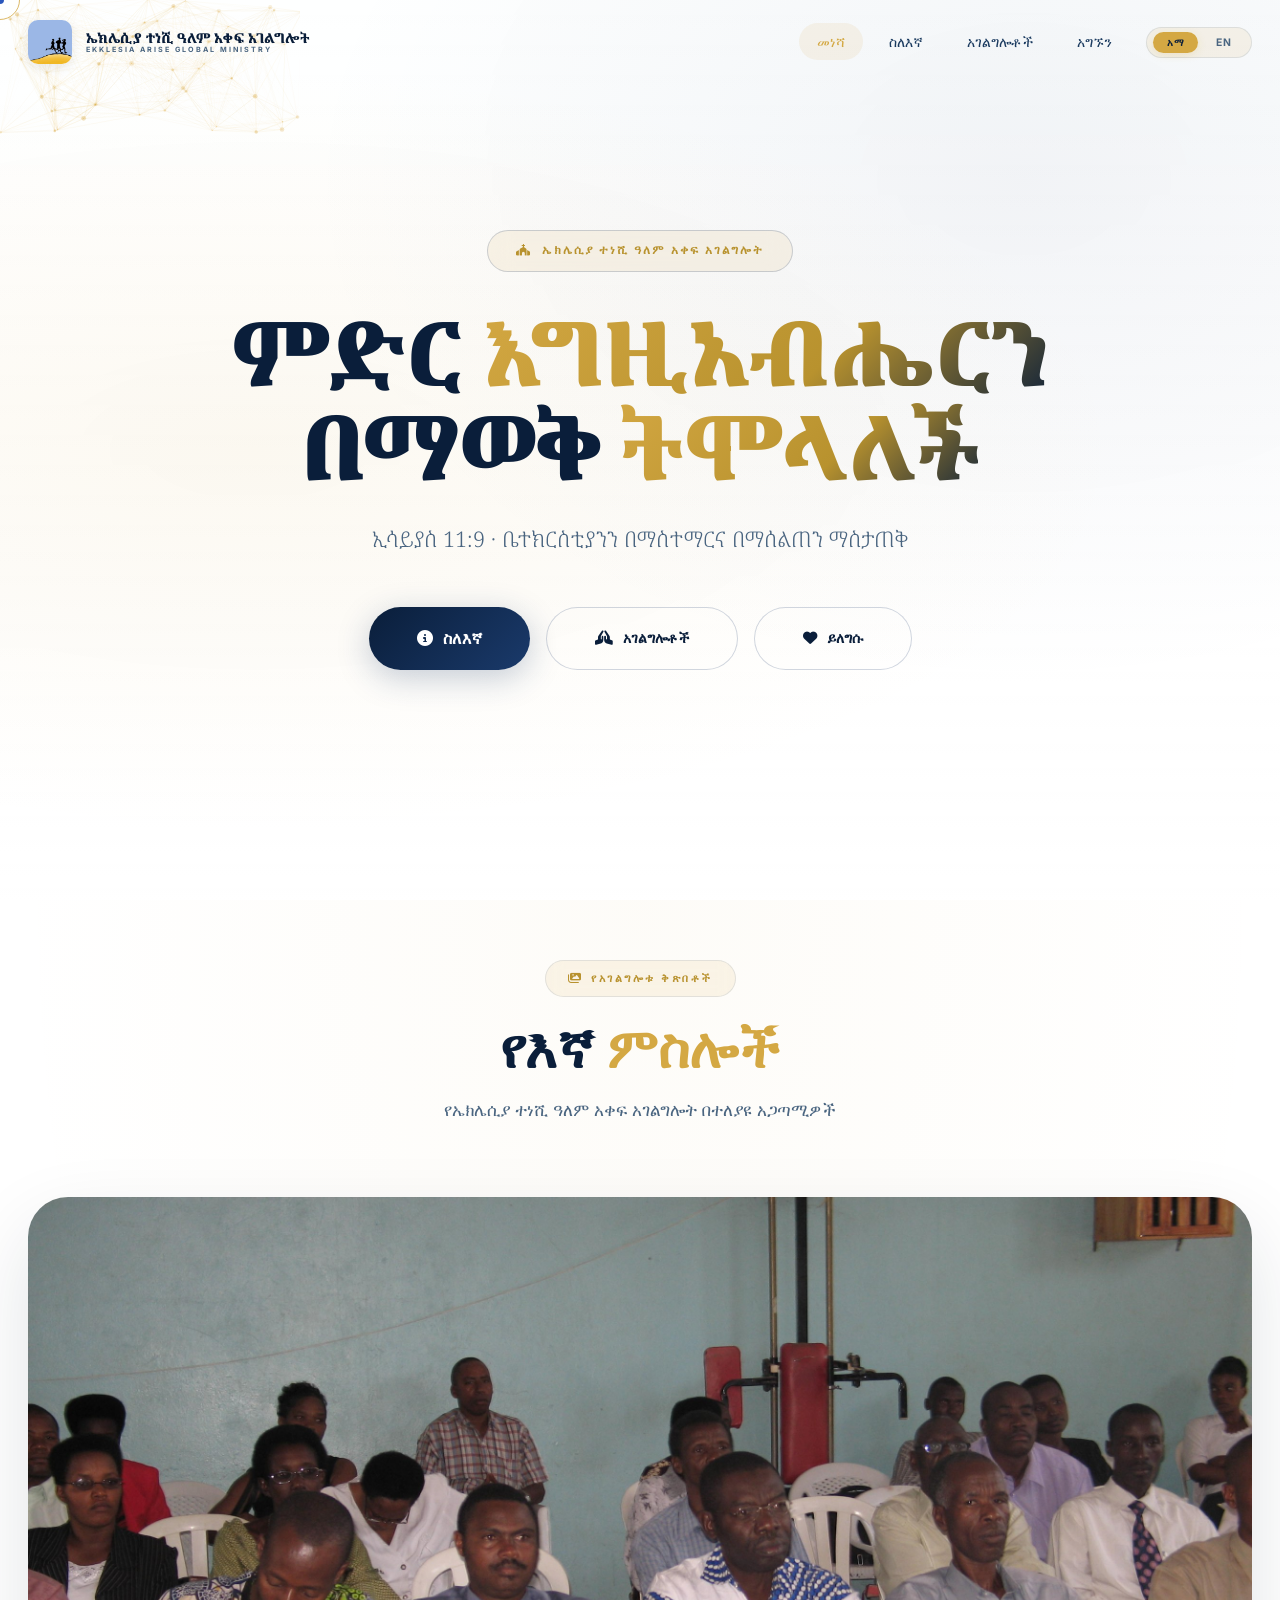
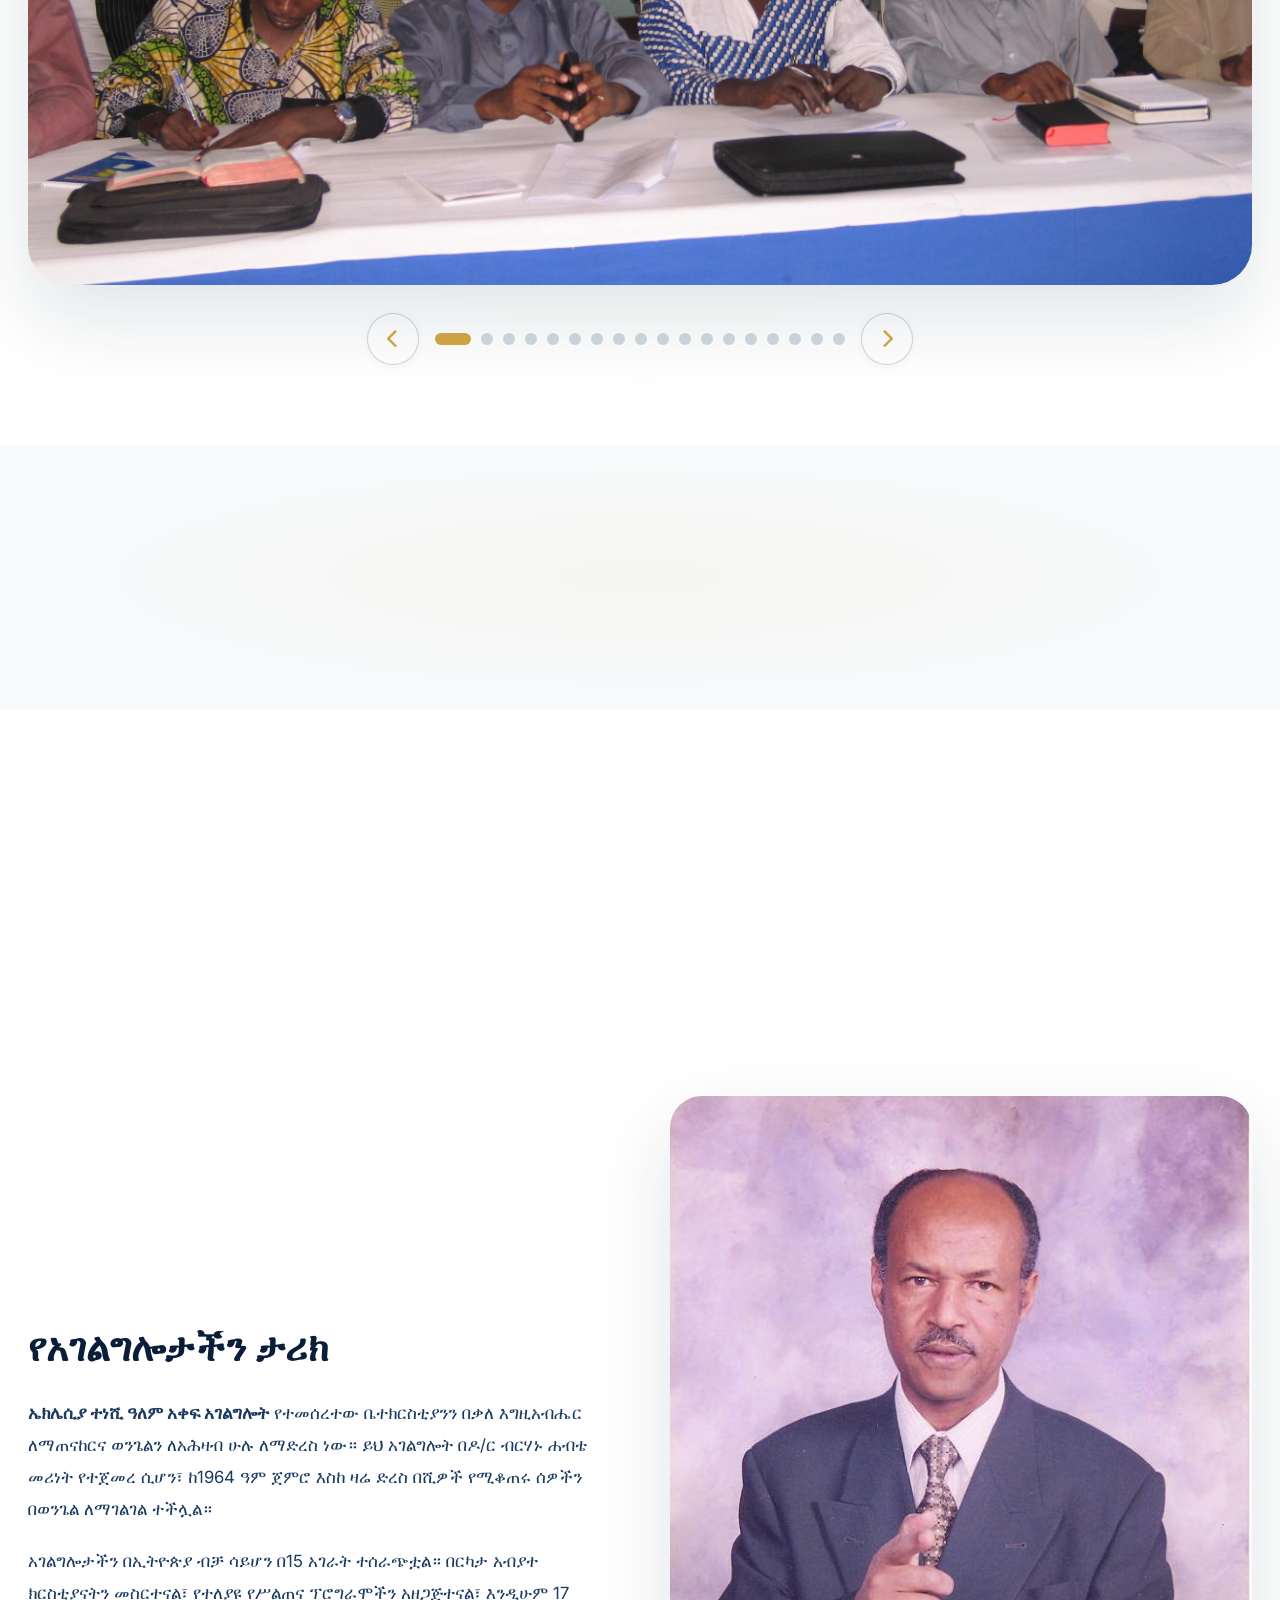
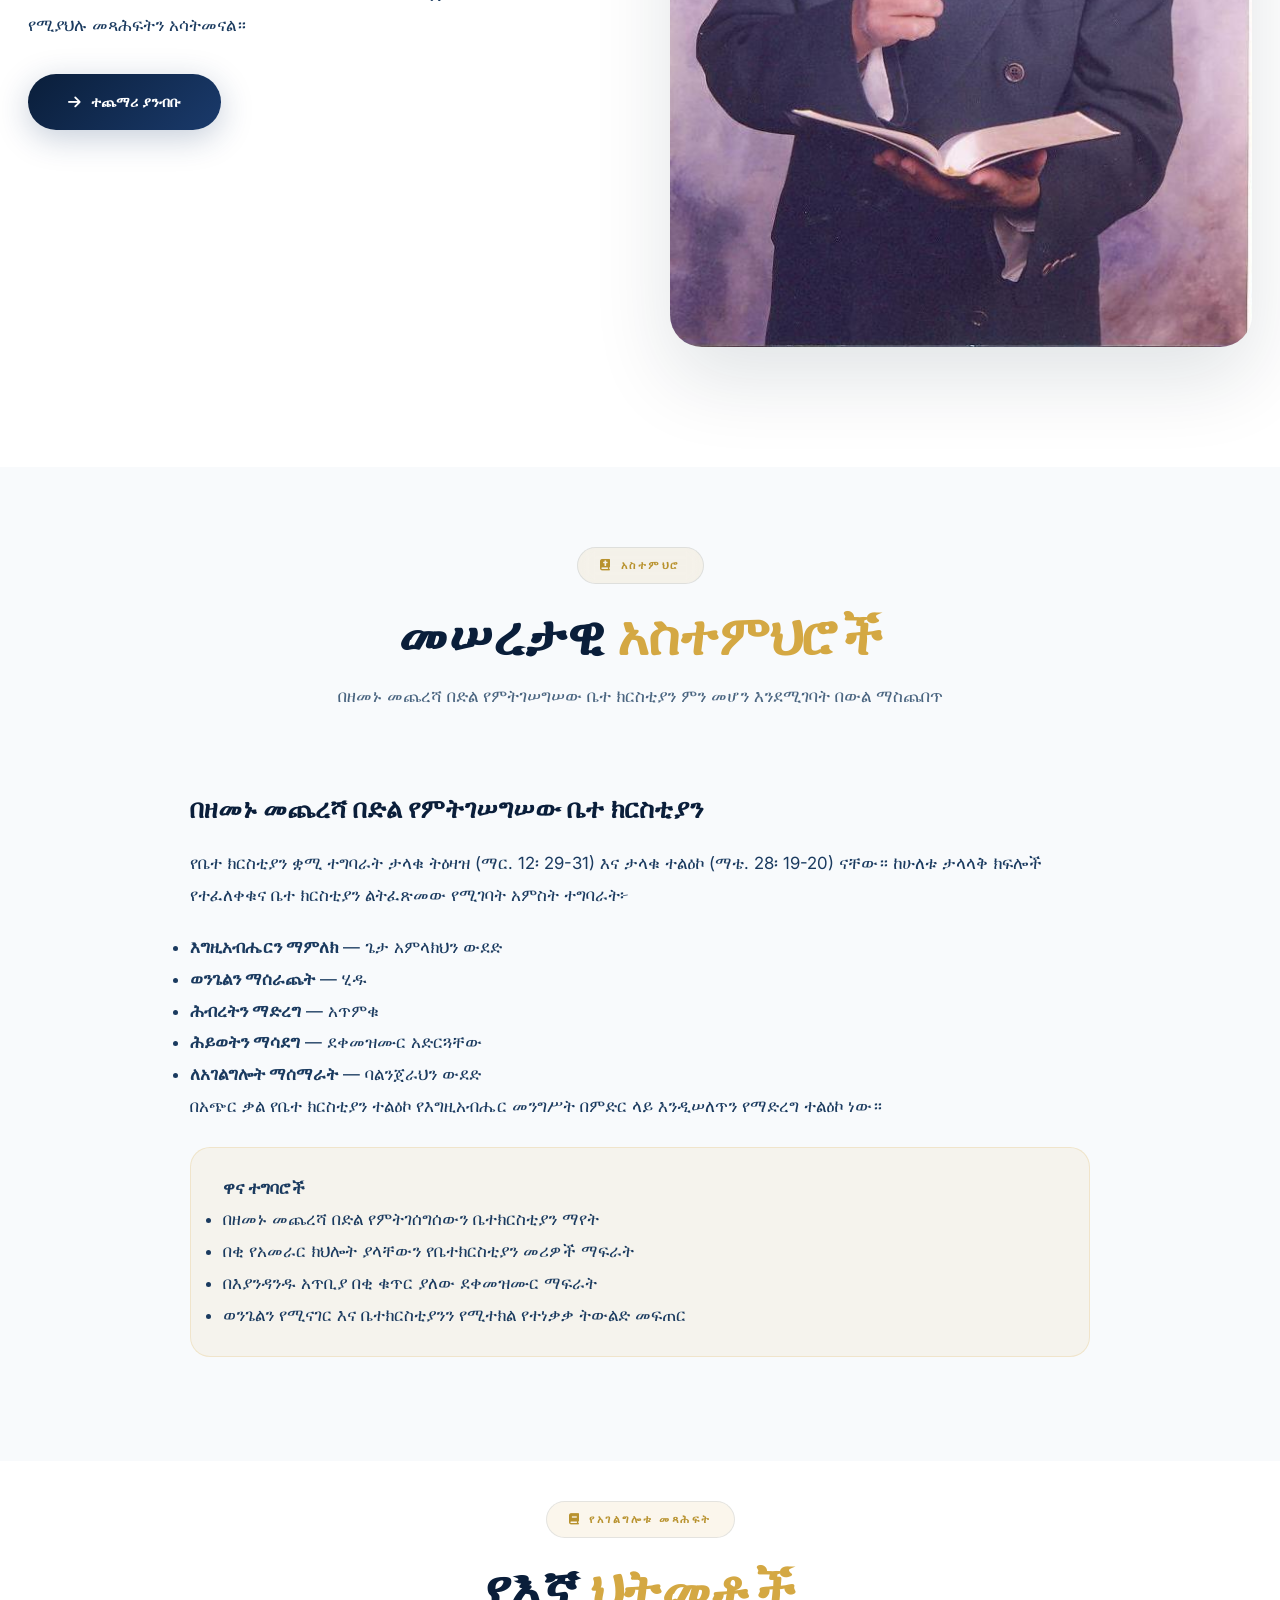
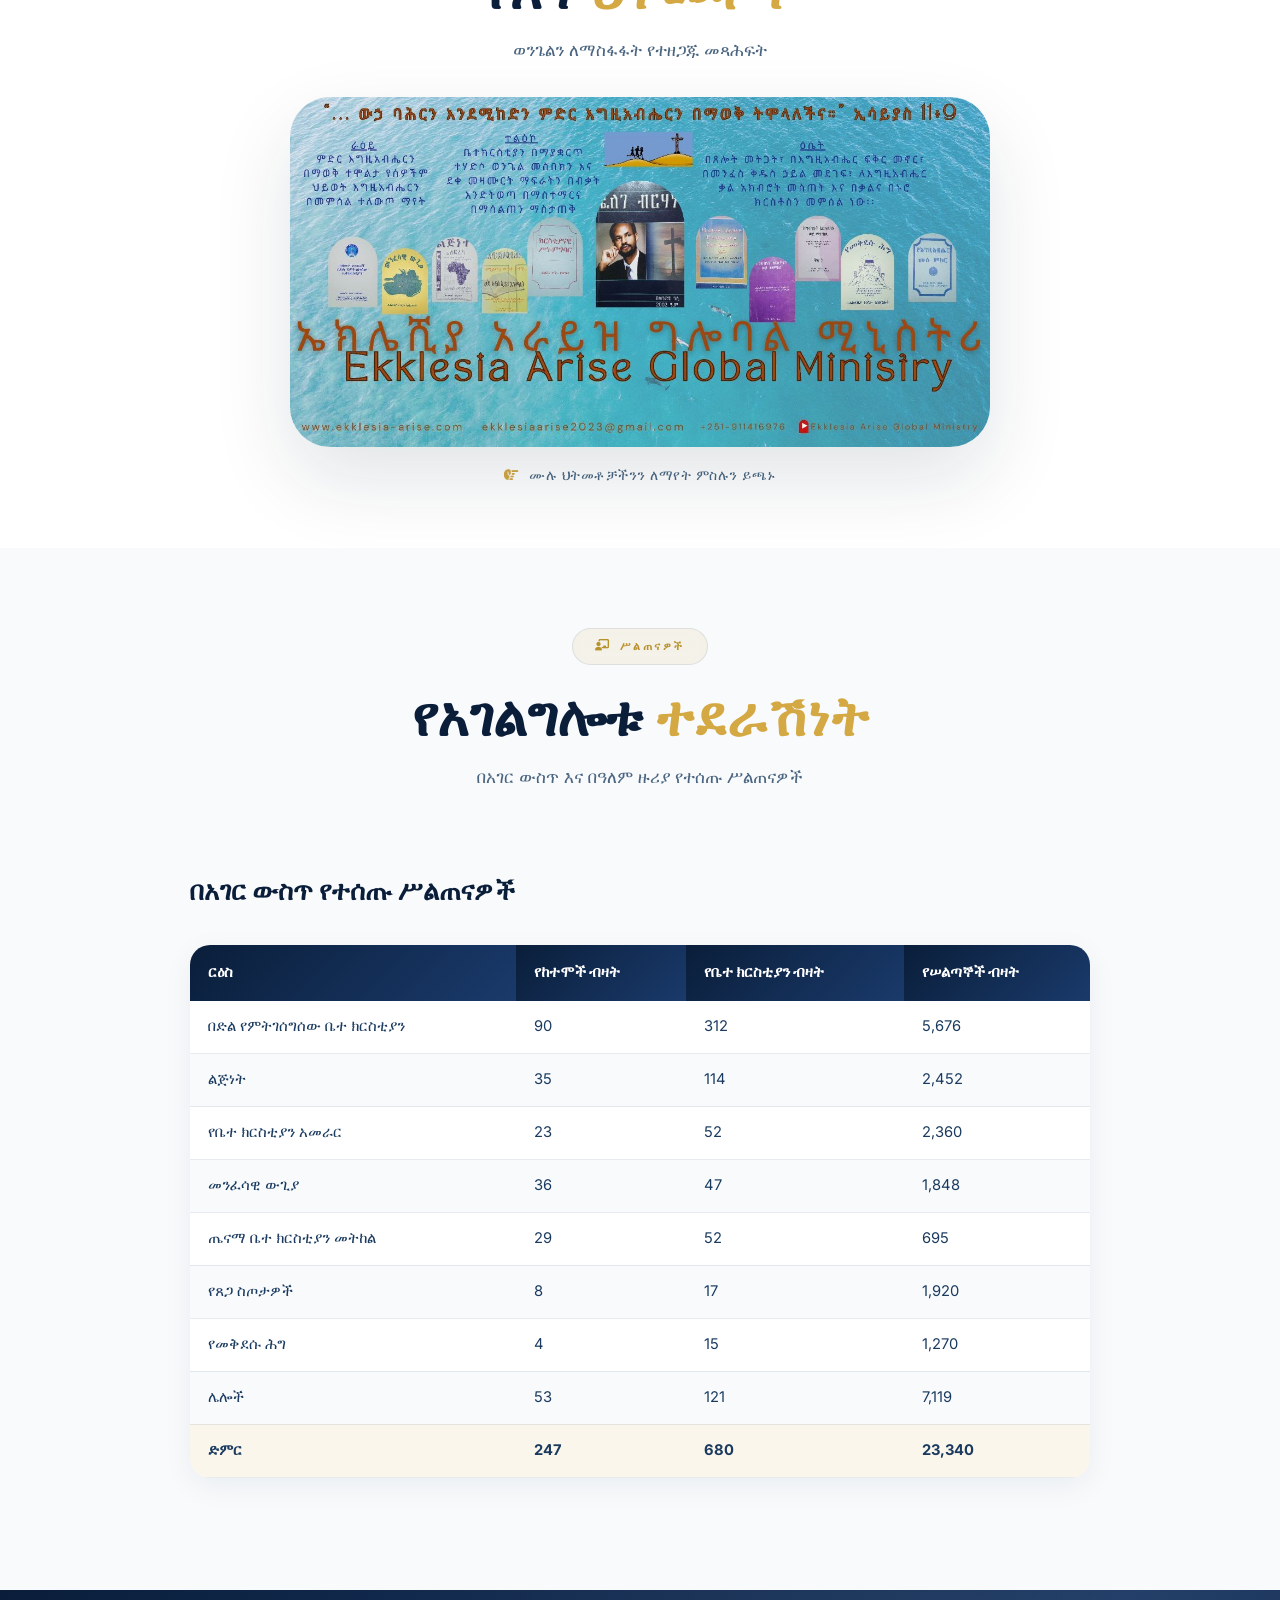
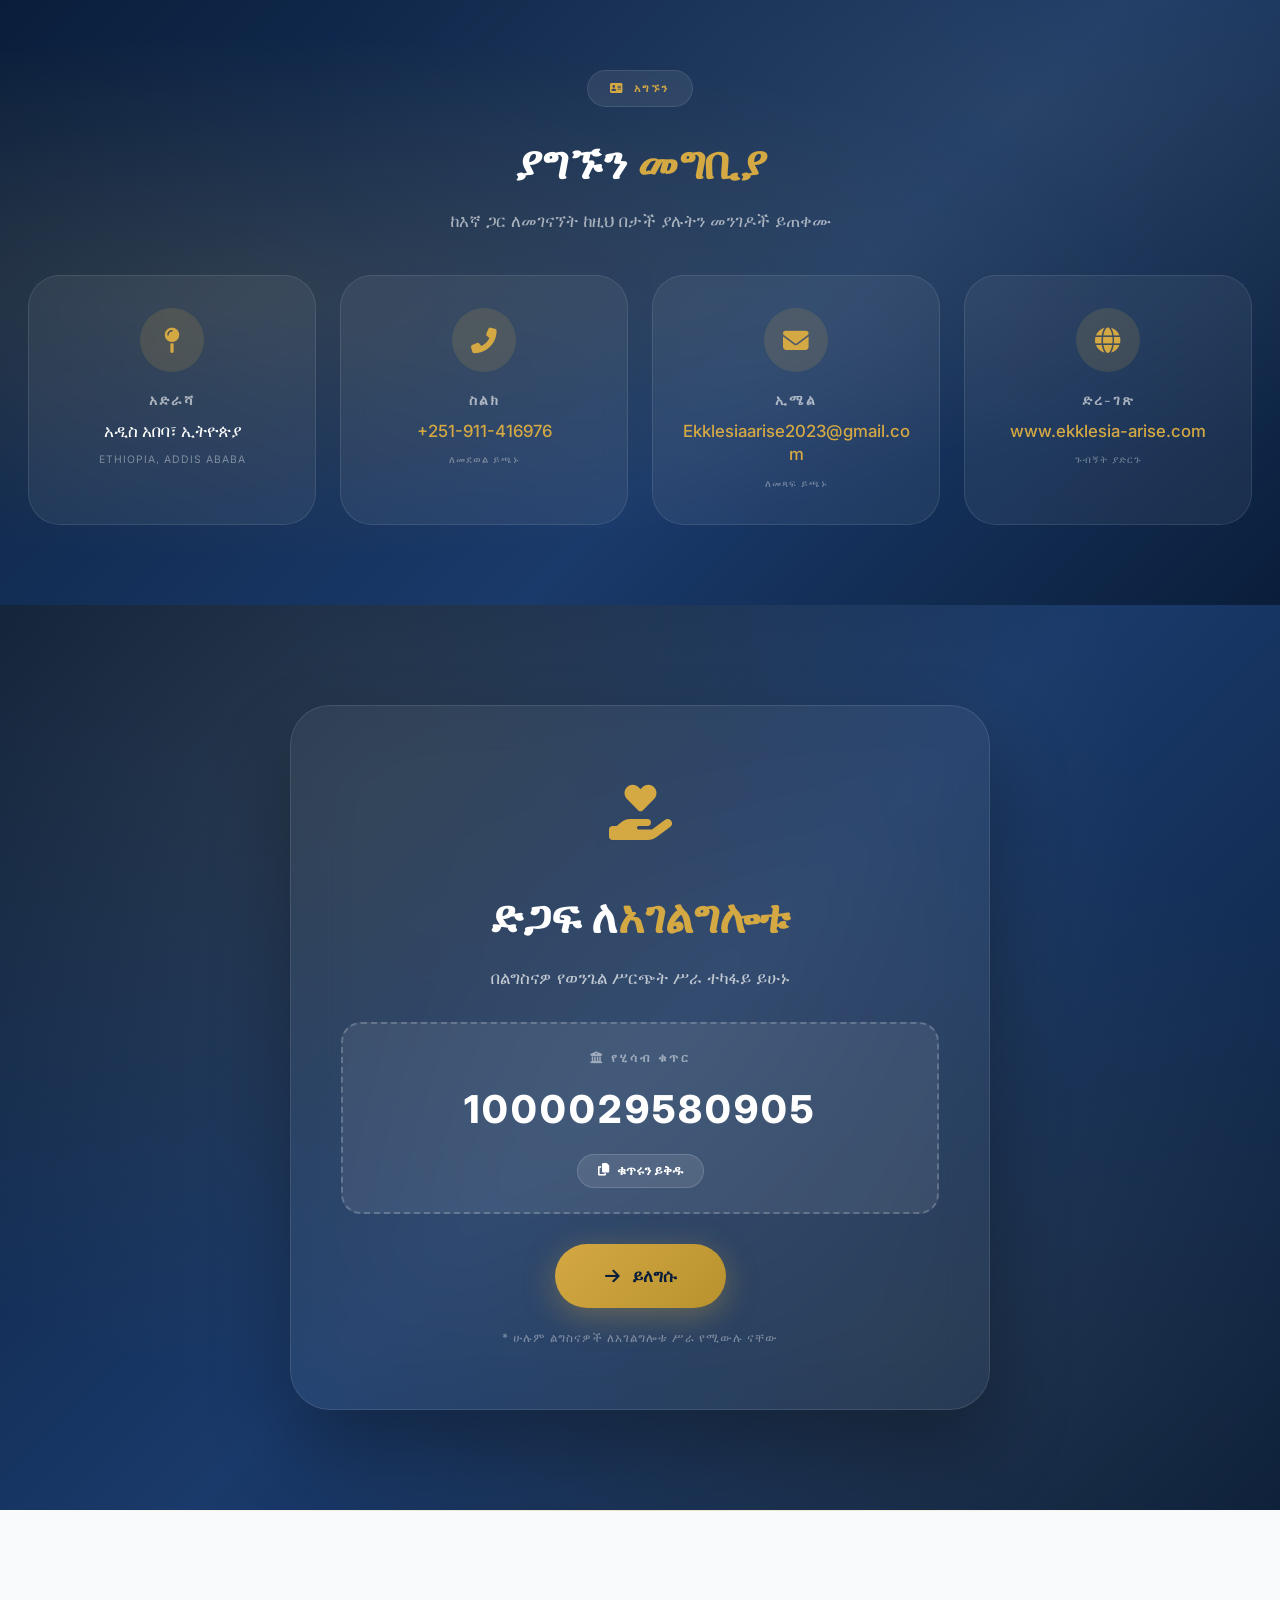
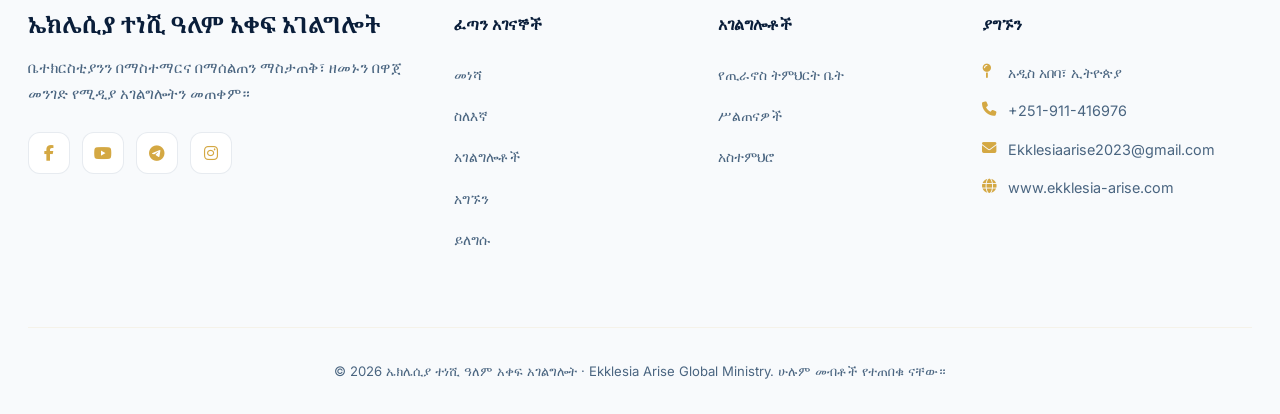
==== commit 6f712af6: "Remove 'Give' link from navigation menu" ====
--- a/index.html
+++ b/index.html
@@ -1327,7 +1327,6 @@
           <li><a href="about.html">ስለእኛ</a></li>
           <li><a href="services.html">አገልግሎቶች</a></li>
           <li><a href="contact.html">አግኙን</a></li>
-          <li><a href="give.html" class="nav-cta"><i class="fas fa-heart"></i> ይለግሱ</a></li>
           <li>
             <div class="lang-toggle">
               <button class="active" data-lang="am" id="langAm">አማ</button>
@@ -1349,7 +1348,6 @@
     <li><a href="about.html">ስለእኛ</a></li>
     <li><a href="services.html">አገልግሎቶች</a></li>
     <li><a href="contact.html">አግኙን</a></li>
-    <li><a href="give.html" class="nav-cta"><i class="fas fa-heart"></i> ይለግሱ</a></li>
     <li>
       <div class="lang-toggle-mobile">
         <button class="active" data-lang="am" id="langAmMobile">አማርኛ</button>
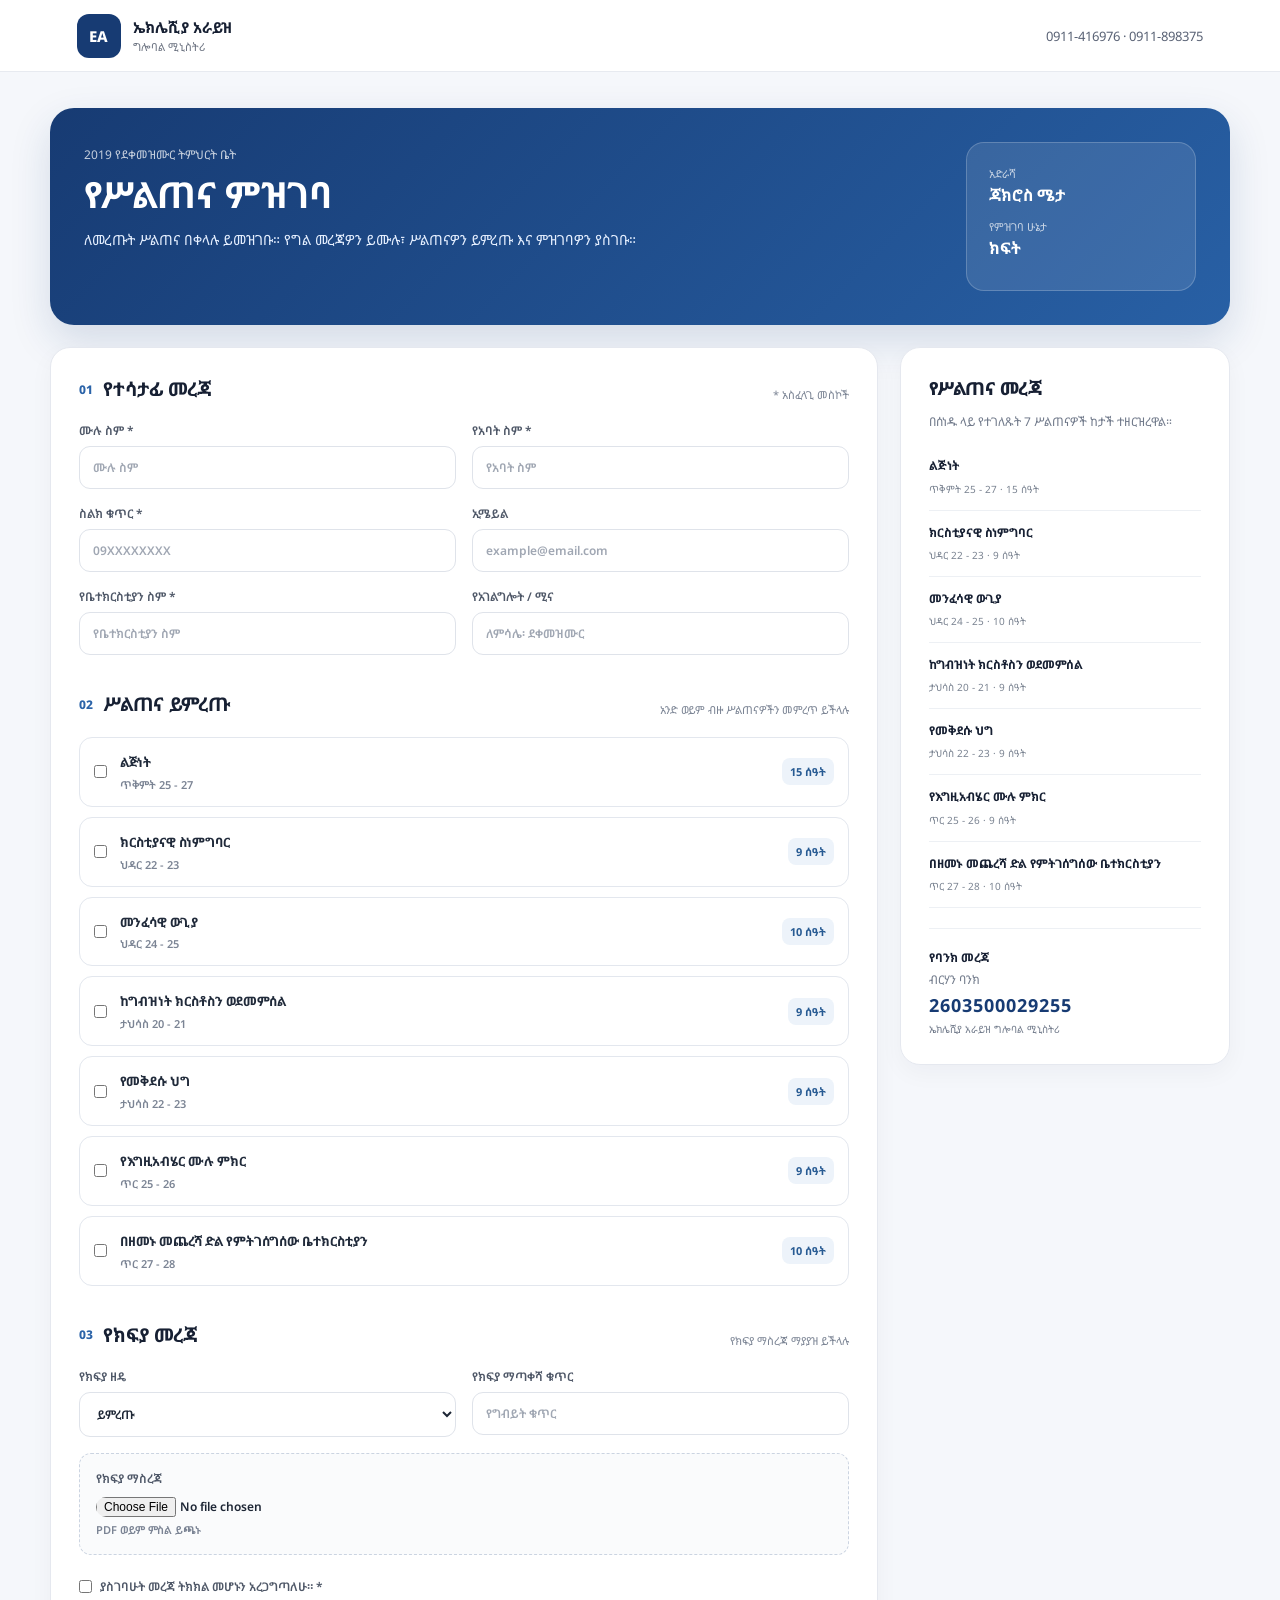
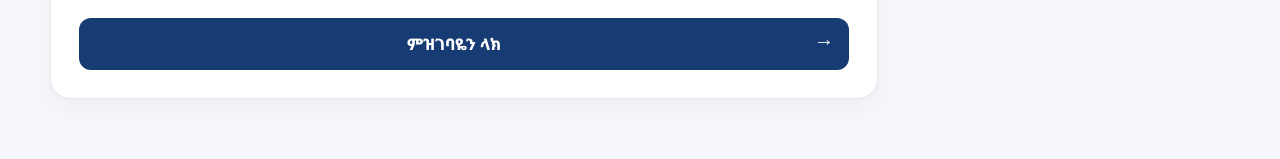
==== commit 0d3138ac: "Update fmt.Println message from 'Hello' to 'Goodbye'" ====
--- a/index.html
+++ b/index.html
@@ -1,2269 +1,1365 @@
 <!DOCTYPE html>
-<html lang="en">
+<html lang="am">
 <head>
-  <meta charset="UTF-8" />
-  <meta name="viewport" content="width=device-width, initial-scale=1.0, maximum-scale=5.0" />
-  <title>ኤክሌሲያ ተነሺ ዓለም አቀፍ አገልግሎት · Ekklesia Arise Global Ministry</title>
-  <meta name="description" content="Ekklesia Arise Global Ministry - Equipping the Church through teaching and training." />
-  <link rel="preconnect" href="https://fonts.googleapis.com" />
-  <link rel="preconnect" href="https://fonts.gstatic.com" crossorigin />
-  <link href="https://fonts.googleapis.com/css2?family=Inter:wght@300;400;500;600;700;800;900&family=Playfair+Display:ital,wght@0,400;0,500;0,600;0,700;0,800;0,900;1,400;1,500;1,600;1,700&family=Noto+Serif+Ethiopic:wght@300;400;500;600;700;900&display=swap" rel="stylesheet" />
-  <link rel="stylesheet" href="https://cdnjs.cloudflare.com/ajax/libs/font-awesome/6.5.0/css/all.min.css" />
+  <meta charset="UTF-8">
+  <meta name="viewport" content="width=device-width, initial-scale=1.0">
+
+  <title>የሥልጠና ምዝገባ | ኤክሌሺያ አራይዝ</title>
+
+  <link rel="preconnect" href="https://fonts.googleapis.com">
+  <link rel="preconnect" href="https://fonts.gstatic.com" crossorigin>
+  <link
+    href="https://fonts.googleapis.com/css2?family=Noto+Sans+Ethiopic:wght@400;500;600;700;800&display=swap"
+    rel="stylesheet"
+  >
 
   <style>
-    /* ================================================================
-       ULTRA PREMIUM THEME — BLUE & YELLOW / GOLD
-       ================================================================ */
-    :root {
-      --primary: #1a3a6b;
-      --primary-hover: #0f2a4f;
-      --primary-light: rgba(26, 58, 107, 0.08);
-      --primary-glow: rgba(26, 58, 107, 0.25);
-      --dark-blue: #0a1e3a;
-      --dark-blue-deep: #061225;
-      --accent: #4a7fc1;
-      --accent-light: #b3d0f0;
-      --gold: #d4a843;
-      --gold-light: #f0dba3;
-      --gold-dark: #b8922e;
-      --gold-glow: rgba(212, 168, 67, 0.35);
-      --bg-dark: #f8fafc;
-      --bg-medium: #f1f4f9;
-      --bg-warm: #fdf8f0;
-      --bg-light: #ffffff;
-      --bg-card: #ffffff;
-      --text-main: #0a1e3a;
-      --text-secondary: #1a3a5f;
-      --text-muted: #4a6580;
-      --text-light: #f4f8ff;
-      --glass-bg: rgba(255, 255, 255, 0.80);
-      --glass-bg-strong: rgba(255, 255, 255, 0.94);
-      --glass-border: rgba(26, 58, 107, 0.10);
-      --glass-border-strong: rgba(26, 58, 107, 0.20);
-      --shadow-sm: 0 2px 8px rgba(10, 30, 50, 0.04);
-      --shadow-md: 0 8px 30px rgba(10, 30, 50, 0.06);
-      --shadow-lg: 0 20px 60px rgba(10, 30, 50, 0.08);
-      --shadow-xl: 0 32px 80px rgba(10, 30, 50, 0.12);
-      --shadow-card-hover: 0 24px 64px rgba(26, 58, 107, 0.12), 0 0 0 1px rgba(26, 58, 107, 0.08);
-      --radius-sm: 12px;
-      --radius-md: 20px;
-      --radius-lg: 32px;
-      --radius-xl: 40px;
-      --radius-full: 9999px;
-      --ease-out-expo: cubic-bezier(0.16, 1, 0.3, 1);
-      --ease-out-quart: cubic-bezier(0.25, 1, 0.5, 1);
-      --ease-spring: cubic-bezier(0.34, 1.56, 0.64, 1);
-      --transition-fast: all 0.3s var(--ease-out-expo);
-      --transition-smooth: all 0.5s var(--ease-out-expo);
-      --transition-slow: all 0.8s var(--ease-out-expo);
-    }
-
-    /* ================================================================
-       RESET & BASE
-       ================================================================ */
-    *, *::before, *::after { margin: 0; padding: 0; box-sizing: border-box; }
-
-    html {
-      scroll-behavior: smooth;
-      -webkit-text-size-adjust: 100%;
-      overflow-x: hidden;
+    * {
+      box-sizing: border-box;
     }
 
     body {
-      font-family: 'Inter', -apple-system, BlinkMacSystemFont, sans-serif;
-      background: var(--bg-light);
-      color: var(--text-main);
-      line-height: 1.7;
-      overflow-x: hidden;
-      -webkit-font-smoothing: antialiased;
-      -moz-osx-font-smoothing: grayscale;
-    }
-    
-    /* Hide custom cursor on touch devices */
-    @media (hover: none) and (pointer: coarse) {
-      .cursor-dot, .cursor-ring { display: none !important; }
-      body { cursor: auto; }
-    }
-
-    h1, h2, h3, h4, h5, .logo-font { font-family: 'Playfair Display', Georgia, serif; }
-    .amharic { font-family: 'Noto Serif Ethiopic', 'Playfair Display', serif; }
-
-    ::selection { background: var(--gold); color: var(--dark-blue); }
-
-    /* Custom Scrollbar */
-    ::-webkit-scrollbar { width: 8px; }
-    ::-webkit-scrollbar-track { background: var(--bg-dark); }
-    ::-webkit-scrollbar-thumb {
-      background: linear-gradient(180deg, var(--gold) 0%, var(--gold-dark) 100%);
-      border-radius: 10px;
-    }
-
-    img { display: block; max-width: 100%; }
-    a { text-decoration: none; color: inherit; }
-    button { cursor: none; border: none; outline: none; font-family: inherit; background: transparent; }
-    input { font-family: inherit; cursor: none; }
-
-    .container {
-      width: 100%;
-      max-width: 1320px;
-      margin: 0 auto;
-      padding: 0 28px;
-    }
-
-    /* ================================================================
-       CUSTOM CURSOR SYSTEM
-       ================================================================ */
-    .cursor-dot {
-      position: fixed;
-      top: 0; left: 0;
-      width: 8px; height: 8px;
-      background: var(--gold);
-      border-radius: 50%;
-      pointer-events: none;
-      z-index: 999999;
-      transform: translate(-50%, -50%);
-      transition: width 0.3s, height 0.3s, background 0.2s;
-      mix-blend-mode: difference;
-    }
-    .cursor-ring {
-      position: fixed;
-      top: 0; left: 0;
-      width: 40px; height: 40px;
-      border: 1px solid var(--gold);
-      border-radius: 50%;
-      pointer-events: none;
-      z-index: 999998;
-      transform: translate(-50%, -50%);
-      transition: width 0.3s var(--ease-out-expo), height 0.3s var(--ease-out-expo), border-color 0.2s, background 0.2s;
-      opacity: 0.8;
-    }
-    
-    /* Cursor States */
-    body.hover-link .cursor-dot { width: 4px; height: 4px; }
-    body.hover-link .cursor-ring { width: 60px; height: 60px; border-color: var(--gold); background: rgba(212, 168, 67, 0.08); }
-    body.hover-button .cursor-dot { opacity: 0; }
-    body.hover-button .cursor-ring { width: 100%; height: 100%; background: rgba(212, 168, 67, 0.10); border-color: transparent; opacity: 1; border-radius: var(--radius-md); }
-    body.hover-image .cursor-dot { opacity: 0; }
-    body.hover-image .cursor-ring { width: 80px; height: 80px; border-width: 2px; border-color: var(--gold); background: rgba(255,255,255,0.9); backdrop-filter: blur(4px); }
-    body.hover-image .cursor-ring::after { content: 'View'; color: var(--gold); font-size: 0.7rem; font-weight: 700; position: absolute; top: 50%; left: 50%; transform: translate(-50%, -50%); }
-
-    /* ================================================================
-       PAGE LOADER
-       ================================================================ */
-    .page-loader {
-      position: fixed;
-      top: 0; left: 0;
-      width: 100%; height: 100%;
-      background: var(--bg-light);
-      z-index: 99999;
+      margin: 0;
+      font-family: "Noto Sans Ethiopic", Arial, sans-serif;
+      background: #f5f7fb;
+      color: #172033;
+    }
+
+    button,
+    input,
+    select {
+      font: inherit;
+    }
+
+    /* =========================
+       TOP BAR
+    ========================== */
+
+    .topbar {
+      height: 72px;
+      background: #ffffff;
+      border-bottom: 1px solid #e7eaf0;
       display: flex;
-      flex-direction: column;
       align-items: center;
-      justify-content: center;
-      transition: opacity 0.8s var(--ease-out-expo), visibility 0.8s;
-    }
-    .page-loader.loaded { opacity: 0; visibility: hidden; pointer-events: none; }
-    .loader-logo-img {
-      width: 80px;
-      height: 80px;
-      border-radius: 16px;
-      object-fit: cover;
-      box-shadow: 0 8px 30px rgba(26, 58, 107, 0.15);
-      margin-bottom: 16px;
-    }
-    .loader-name-amharic {
-      font-family: 'Noto Serif Ethiopic', serif;
-      font-size: 1.3rem;
+      justify-content: space-between;
+      padding: 0 6%;
+      position: sticky;
+      top: 0;
+      z-index: 10;
+    }
+
+    .brand {
+      display: flex;
+      align-items: center;
+      gap: 12px;
+    }
+
+    .logo {
+      width: 44px;
+      height: 44px;
+      border-radius: 12px;
+      background: #173b73;
+      color: #ffffff;
+      display: grid;
+      place-items: center;
       font-weight: 800;
-      color: var(--dark-blue);
-      text-align: center;
-      line-height: 1.3;
-    }
-    .loader-name-en {
-      font-size: 0.6rem;
-      letter-spacing: 3px;
-      color: var(--text-muted);
-      font-weight: 700;
-      text-transform: uppercase;
-    }
-    .loader-cross-spinner {
-      width: 40px;
-      height: 40px;
-      position: relative;
-      margin-top: 10px;
-    }
-    .loader-cross-spinner::before,
-    .loader-cross-spinner::after {
-      content: '';
-      position: absolute;
-      background: var(--gold);
-      border-radius: 4px;
-      animation: crossPulse 1.5s ease-in-out infinite;
-    }
-    .loader-cross-spinner::before { width: 4px; height: 40px; left: 50%; top: 0; transform: translateX(-50%); }
-    .loader-cross-spinner::after { width: 30px; height: 4px; top: 50%; left: 50%; transform: translate(-50%, -50%); animation-delay: 0.3s; }
-    @keyframes crossPulse { 0%, 100% { opacity: 0.3; } 50% { opacity: 1; } }
-
-    /* ================================================================
-       SCROLL REVEAL SYSTEM
-       ================================================================ */
-    .reveal { opacity: 0; transform: translateY(50px); transition: opacity 0.9s var(--ease-out-expo), transform 0.9s var(--ease-out-expo); }
-    .reveal.visible { opacity: 1; transform: translateY(0); }
-    .reveal-left { opacity: 0; transform: translateX(-60px); transition: opacity 0.9s var(--ease-out-expo), transform 0.9s var(--ease-out-expo); }
-    .reveal-left.visible { opacity: 1; transform: translateX(0); }
-    .reveal-right { opacity: 0; transform: translateX(60px); transition: opacity 0.9s var(--ease-out-expo), transform 0.9s var(--ease-out-expo); }
-    .reveal-right.visible { opacity: 1; transform: translateX(0); }
-    .reveal-scale { opacity: 0; transform: scale(0.85); transition: opacity 0.9s var(--ease-out-expo), transform 0.9s var(--ease-out-expo); }
-    .reveal-scale.visible { opacity: 1; transform: scale(1); }
-
-    /* ================================================================
-       BUTTONS — MAGNETIC & PREMIUM
-       ================================================================ */
-    .btn {
-      display: inline-flex;
-      align-items: center;
-      justify-content: center;
-      gap: 10px;
-      font-weight: 600;
-      font-size: 0.9rem;
-      border-radius: var(--radius-full);
-      transition: var(--transition-smooth);
-      position: relative;
-      overflow: hidden;
-      white-space: nowrap;
-      cursor: pointer;
-    }
-
-    .btn-primary {
-      background: linear-gradient(135deg, var(--dark-blue) 0%, var(--primary) 100%);
+      font-size: 15px;
+    }
+
+    .brand strong {
+      display: block;
+      font-size: 15px;
+    }
+
+    .brand span {
+      display: block;
+      color: #6d7482;
+      font-size: 11px;
+      margin-top: 2px;
+    }
+
+    .contact {
+      font-size: 13px;
+      color: #596275;
+    }
+
+    /* =========================
+       HERO
+    ========================== */
+
+    .hero {
+      max-width: 1180px;
+      margin: 36px auto 22px;
+      padding: 34px;
+      border-radius: 24px;
+      background: linear-gradient(
+        135deg,
+        #173b73,
+        #2860a5
+      );
       color: white;
-      padding: 16px 40px;
-      box-shadow: 0 8px 32px rgba(26, 58, 107, 0.25);
-    }
-    .btn-primary:hover { box-shadow: 0 16px 48px rgba(26, 58, 107, 0.35); transform: translateY(-2px); }
-    
-    .btn-glass {
-      background: rgba(255,255,255,0.06);
-      color: var(--text-main);
-      padding: 16px 40px;
-      border: 1px solid var(--glass-border-strong);
-      backdrop-filter: blur(12px);
-    }
-    .btn-glass:hover { background: var(--gold); color: var(--dark-blue); border-color: var(--gold); }
-    
-    .btn-glow {
-      background: linear-gradient(135deg, var(--gold) 0%, var(--gold-dark) 100%);
-      color: var(--dark-blue);
-      padding: 18px 48px;
-      box-shadow: 0 8px 32px rgba(212, 168, 67, 0.30);
-    }
-    .btn-glow:hover { transform: translateY(-4px) scale(1.02); box-shadow: 0 20px 60px rgba(212, 168, 67, 0.40); }
-    
-    .btn-secondary {
-      background: transparent;
-      color: var(--gold);
-      padding: 12px 28px;
-      border: 2px solid var(--glass-border-strong);
-      backdrop-filter: blur(4px);
-      font-size: 0.85rem;
-    }
-    .btn-secondary:hover { background: rgba(212, 168, 67, 0.08); border-color: var(--gold); transform: translateY(-2px); }
-
-    .btn-gold {
-      background: linear-gradient(135deg, var(--gold) 0%, var(--gold-dark) 100%);
-      color: var(--dark-blue);
-      padding: 16px 40px;
-      box-shadow: 0 8px 32px rgba(212, 168, 67, 0.30);
-    }
-    .btn-gold:hover { box-shadow: 0 16px 48px rgba(212, 168, 67, 0.45); transform: translateY(-2px); }
-
-    /* Magnetic Container */
-    .magnetic-wrap { position: relative; display: inline-flex; }
-
-    /* ================================================================
-       NAVIGATION
-       ================================================================ */
-    .navbar {
-      position: fixed;
-      top: 0; left: 0; width: 100%;
-      z-index: 10000;
-      transition: var(--transition-smooth);
-    }
-    .navbar::before {
-      content: '';
-      position: absolute;
-      inset: 0;
-      background: var(--glass-bg);
-      backdrop-filter: blur(24px) saturate(180%);
-      -webkit-backdrop-filter: blur(24px) saturate(180%);
-      border-bottom: 1px solid var(--glass-border);
-      opacity: 0;
-      transition: opacity 0.5s;
-    }
-    .navbar.scrolled::before { opacity: 1; }
-    .navbar.scrolled { box-shadow: 0 4px 30px rgba(0,0,0,0.04); }
-
-    .nav-inner {
-      position: relative;
       display: flex;
       justify-content: space-between;
-      align-items: center;
-      padding: 20px 0;
-      transition: var(--transition-smooth);
-    }
-    .navbar.scrolled .nav-inner { padding: 12px 0; }
-
-    .nav-brand {
+      gap: 25px;
+      box-shadow: 0 16px 40px rgba(23, 59, 115, 0.15);
+    }
+
+    .hero-copy {
+      flex: 1;
+    }
+
+    .eyebrow {
+      font-size: 12px;
+      opacity: 0.75;
+    }
+
+    .hero h1 {
+      font-size: 36px;
+      margin: 8px 0;
+      line-height: 1.3;
+    }
+
+    .hero p {
+      margin: 0;
+      max-width: 650px;
+      color: #e5efff;
+      line-height: 1.8;
+      font-size: 14px;
+    }
+
+    .hero-card {
+      background: rgba(255, 255, 255, 0.10);
+      border: 1px solid rgba(255, 255, 255, 0.20);
+      border-radius: 18px;
+      padding: 18px 22px;
+      min-width: 230px;
+      align-self: center;
+    }
+
+    .mini-label {
+      font-size: 11px;
+      opacity: 0.7;
+      margin-top: 5px;
+    }
+
+    .hero-card b {
+      display: block;
+      margin: 3px 0 13px;
+    }
+
+    /* =========================
+       MAIN LAYOUT
+    ========================== */
+
+    .layout {
+      max-width: 1180px;
+      margin: auto;
+      padding: 0 0 60px;
+      display: grid;
+      grid-template-columns: 1fr 330px;
+      gap: 22px;
+    }
+
+    .card {
+      background: #ffffff;
+      border: 1px solid #e5e8ef;
+      border-radius: 20px;
+      padding: 28px;
+      box-shadow: 0 8px 25px rgba(23, 32, 51, 0.04);
+    }
+
+    /* =========================
+       SECTION HEADERS
+    ========================== */
+
+    .section-head {
+      display: flex;
+      justify-content: space-between;
+      align-items: end;
+      margin-bottom: 20px;
+    }
+
+    .section-head > div {
       display: flex;
       align-items: center;
-      gap: 14px;
-      z-index: 10001;
-      text-decoration: none;
-    }
-    .nav-brand .nav-logo-img {
-      width: 44px;
-      height: 44px;
-      border-radius: 10px;
-      object-fit: cover;
-      box-shadow: 0 4px 12px rgba(0,0,0,0.08);
-      transition: var(--transition-smooth);
-      flex-shrink: 0;
-    }
-    .navbar.scrolled .nav-brand .nav-logo-img {
-      width: 36px;
-      height: 36px;
-      border-radius: 8px;
-    }
-    .nav-brand-text { line-height: 1.15; }
-    .nav-brand-amharic {
-      font-family: 'Noto Serif Ethiopic', serif;
-      font-size: 0.85rem;
+      gap: 10px;
+    }
+
+    .section-head > div > span {
       font-weight: 800;
-      color: var(--dark-blue);
-      transition: var(--transition-smooth);
-    }
-    .navbar.scrolled .nav-brand-amharic { font-size: 0.75rem; }
-    .nav-brand-en {
-      font-size: 0.45rem;
-      letter-spacing: 2px;
-      color: var(--text-muted);
-      font-weight: 700;
-      text-transform: uppercase;
-      transition: var(--transition-smooth);
-    }
-    .navbar.scrolled .nav-brand-en { font-size: 0.4rem; }
-
-    .nav-menu { display: flex; align-items: center; gap: 8px; list-style: none; }
-    .nav-menu a {
-      padding: 10px 18px;
-      font-weight: 500;
-      font-size: 0.88rem;
-      color: var(--text-secondary);
-      border-radius: var(--radius-full);
-      transition: var(--transition-fast);
-      position: relative;
-    }
-    .nav-menu a:hover, .nav-menu a.active { color: var(--gold); background: rgba(212, 168, 67, 0.10); }
-    .nav-cta {
-      background: linear-gradient(135deg, var(--gold) 0%, var(--gold-dark) 100%) !important;
-      color: var(--dark-blue) !important;
-      padding: 12px 28px !important;
-      font-weight: 700 !important;
-      box-shadow: 0 4px 16px rgba(212, 168, 67, 0.25);
-    }
-
-    /* Language Toggle */
-    .lang-toggle {
+      color: #2b63a8;
+      font-size: 12px;
+    }
+
+    .section-head h2 {
+      font-size: 19px;
+      margin: 0;
+    }
+
+    .section-head small {
+      font-size: 11px;
+      color: #7b8494;
+    }
+
+    .space {
+      margin-top: 36px;
+    }
+
+    /* =========================
+       FORM
+    ========================== */
+
+    .grid {
+      display: grid;
+      gap: 16px;
+    }
+
+    .two {
+      grid-template-columns: 1fr 1fr;
+    }
+
+    label {
+      font-size: 12px;
+      font-weight: 600;
+      color: #4f5868;
+    }
+
+    input,
+    select {
+      display: block;
+      width: 100%;
+      margin-top: 7px;
+      border: 1px solid #dfe3ea;
+      border-radius: 11px;
+      padding: 12px 13px;
+      outline: none;
+      background: #ffffff;
+      color: #1d2635;
+    }
+
+    input::placeholder {
+      color: #a0a7b3;
+    }
+
+    input:focus,
+    select:focus {
+      border-color: #3471bb;
+      box-shadow: 0 0 0 3px rgba(52, 113, 187, 0.08);
+    }
+
+    /* =========================
+       TRAINING CARDS
+    ========================== */
+
+    .training-list {
+      display: grid;
+      gap: 10px;
+    }
+
+    .training {
       display: flex;
       align-items: center;
-      gap: 4px;
-      background: rgba(212, 168, 67, 0.10);
-      border: 1px solid var(--glass-border);
-      border-radius: var(--radius-full);
-      padding: 4px 6px;
-      margin-left: 8px;
-    }
-    .lang-toggle button {
-      padding: 4px 14px;
-      border-radius: var(--radius-full);
-      font-size: 0.65rem;
+      gap: 13px;
+      border: 1px solid #e3e7ee;
+      border-radius: 13px;
+      padding: 14px;
+      cursor: pointer;
+      transition: 0.2s ease;
+    }
+
+    .training:hover {
+      border-color: #8db0d7;
+      background: #f8fbff;
+      transform: translateY(-1px);
+    }
+
+    .training.selected {
+      border-color: #3471bb;
+      background: #f3f8ff;
+    }
+
+    .training input {
+      width: auto;
+      margin: 0;
+      cursor: pointer;
+    }
+
+    .training-main {
+      flex: 1;
+    }
+
+    .training-title {
       font-weight: 700;
-      letter-spacing: 0.5px;
-      text-transform: uppercase;
-      color: var(--text-muted);
-      transition: var(--transition-fast);
-      cursor: pointer;
+      font-size: 13px;
+      line-height: 1.6;
+      color: #202a3a;
+    }
+
+    .training-meta {
+      font-size: 11px;
+      color: #7b8494;
+      margin-top: 4px;
+    }
+
+    .hours {
+      font-size: 11px;
+      font-weight: 700;
+      background: #edf3fa;
+      padding: 6px 8px;
+      border-radius: 8px;
+      color: #285b93;
+      white-space: nowrap;
+    }
+
+    /* =========================
+       UPLOAD
+    ========================== */
+
+    .upload {
+      display: block;
+      margin-top: 16px;
+      border: 1.5px dashed #cbd4e1;
+      padding: 16px;
+      border-radius: 12px;
+      background: #fafbfc;
+    }
+
+    .upload input {
+      border: 0;
+      padding: 0;
+      margin: 10px 0 4px;
       background: transparent;
     }
-    .lang-toggle button.active {
-      background: var(--gold);
-      color: var(--dark-blue);
-      box-shadow: 0 2px 8px rgba(212, 168, 67, 0.2);
-    }
-    .lang-toggle button:hover:not(.active) {
-      color: var(--gold);
-      background: rgba(212, 168, 67, 0.06);
-    }
-
-    /* Hamburger */
-    .hamburger {
-      display: none;
-      flex-direction: column;
-      justify-content: center;
-      align-items: center;
-      width: 48px; height: 48px;
-      background: rgba(212, 168, 67, 0.10);
-      border: 1px solid var(--glass-border);
-      border-radius: 14px;
-      cursor: pointer;
-      z-index: 10001;
-      transition: var(--transition-fast);
-    }
-    .hamburger span { display: block; width: 20px; height: 2px; background: var(--text-main); border-radius: 4px; transition: var(--transition-smooth); position: absolute; }
-    .hamburger span:nth-child(1) { transform: translateY(-7px); }
-    .hamburger span:nth-child(2) { width: 16px; }
-    .hamburger span:nth-child(3) { transform: translateY(7px); }
-    .hamburger.active { background: var(--gold); border-color: var(--gold); }
-    .hamburger.active span { background: white; }
-    .hamburger.active span:nth-child(1) { transform: rotate(45deg); }
-    .hamburger.active span:nth-child(2) { opacity: 0; }
-    .hamburger.active span:nth-child(3) { transform: rotate(-45deg); }
-
-    .mobile-overlay { position: fixed; inset: 0; background: rgba(10, 30, 50, 0.4); backdrop-filter: blur(8px); z-index: 9999; opacity: 0; visibility: hidden; transition: var(--transition-smooth); }
-    .mobile-overlay.active { opacity: 1; visibility: visible; }
-
-    .nav-menu-mobile {
-      position: fixed;
-      top: 0; right: 0;
-      width: 320px;
-      height: 100vh;
-      background: var(--bg-card);
-      flex-direction: column;
-      padding: 100px 40px 60px;
-      gap: 8px;
-      transform: translateX(100%);
-      transition: transform 0.6s var(--ease-out-expo);
-      z-index: 10000;
-      box-shadow: -10px 0 40px rgba(0,0,0,0.08);
-      overflow-y: auto;
-      align-items: stretch;
-      display: none;
-      list-style: none;
-    }
-    .nav-menu-mobile.open { transform: translateX(0); }
-    .nav-menu-mobile a {
-      padding: 14px 20px;
-      border-radius: var(--radius-md);
-      font-size: 1rem;
-      color: var(--text-secondary);
-      transition: var(--transition-fast);
-      display: block;
-    }
-    .nav-menu-mobile a:hover,
-    .nav-menu-mobile a.active {
-      color: var(--gold);
-      background: rgba(212, 168, 67, 0.10);
-    }
-    .nav-menu-mobile .nav-cta {
-      margin-top: 16px;
-      text-align: center;
-    }
-    .nav-menu-mobile .lang-toggle-mobile {
-      display: flex;
-      gap: 8px;
-      margin-top: 16px;
-      justify-content: center;
-    }
-    .nav-menu-mobile .lang-toggle-mobile button {
-      padding: 8px 24px;
-      border-radius: var(--radius-full);
-      font-size: 0.75rem;
-      font-weight: 700;
-      text-transform: uppercase;
-      background: rgba(212, 168, 67, 0.10);
-      color: var(--text-muted);
-      border: 1px solid var(--glass-border);
-      transition: var(--transition-fast);
-      cursor: pointer;
-    }
-    .nav-menu-mobile .lang-toggle-mobile button.active {
-      background: var(--gold);
-      color: var(--dark-blue);
-      border-color: var(--gold);
-    }
-
-    /* ================================================================
-       HERO — FULL IMMERSIVE
-       ================================================================ */
-    .hero {
-      position: relative;
-      min-height: 100vh;
+
+    .upload span {
+      font-size: 11px;
+      color: #7b8494;
+    }
+
+    /* =========================
+       CHECKBOX
+    ========================== */
+
+    .check {
       display: flex;
       align-items: center;
-      justify-content: center;
-      overflow: hidden;
-      background: var(--bg-dark);
-    }
-    .hero-bg-image {
-      position: absolute;
+      gap: 8px;
+      margin: 22px 0;
+      line-height: 1.6;
+    }
+
+    .check input {
+      width: auto;
+      margin: 0;
+    }
+
+    /* =========================
+       SUBMIT BUTTON
+    ========================== */
+
+    .submit {
+      width: 100%;
+      border: 0;
+      border-radius: 12px;
+      background: #173b73;
+      color: white;
+      padding: 15px;
+      font-weight: 800;
+      cursor: pointer;
+      transition: 0.2s;
+    }
+
+    .submit:hover {
+      background: #102e5a;
+      transform: translateY(-1px);
+    }
+
+    .submit span {
+      float: right;
+      font-size: 20px;
+      line-height: 15px;
+    }
+
+    /* =========================
+       RIGHT SIDEBAR
+    ========================== */
+
+    .side {
+      height: max-content;
+      position: sticky;
+      top: 92px;
+    }
+
+    .side-title {
+      font-size: 18px;
+      font-weight: 800;
+    }
+
+    .side > p {
+      font-size: 12px;
+      color: #70798a;
+      line-height: 1.7;
+    }
+
+    .summary-item {
+      padding: 12px 0;
+      border-bottom: 1px solid #edf0f4;
+    }
+
+    .summary-item b {
+      font-size: 12px;
+      display: block;
+      line-height: 1.6;
+    }
+
+    .summary-item span {
+      font-size: 10px;
+      color: #7a8391;
+    }
+
+    .bank {
+      display: grid;
+      gap: 5px;
+      font-size: 12px;
+    }
+
+    .bank strong {
+      font-size: 18px;
+      letter-spacing: 1px;
+      color: #173b73;
+    }
+
+    .bank span,
+    .bank small {
+      color: #737c8c;
+    }
+
+    hr {
+      border: 0;
+      border-top: 1px solid #edf0f4;
+      margin: 20px 0;
+    }
+
+    /* =========================
+       SUCCESS MODAL
+    ========================== */
+
+    .modal {
+      position: fixed;
       inset: 0;
-      background-size: cover;
-      background-position: center;
-      background-repeat: no-repeat;
-      transform: scale(1.1);
-      transition: transform 20s ease;
-      will-change: transform;
-    }
-    .hero:hover .hero-bg-image { transform: scale(1.0); }
-    .hero::after {
-      content: '';
-      position: absolute;
-      inset: 0;
-      background: linear-gradient(180deg, rgba(255,255,255,0.85) 0%, rgba(255,255,255,0.92) 60%, rgba(255,255,255,0.98) 100%);
-      z-index: 1;
-    }
-
-    .hero-gradient-overlay {
-      position: absolute;
-      inset: 0;
-      z-index: 2;
-      background: radial-gradient(ellipse at 20% 50%, rgba(212, 168, 67, 0.08) 0%, transparent 60%), radial-gradient(ellipse at 80% 20%, rgba(26, 58, 107, 0.06) 0%, transparent 50%);
-      animation: heroGlow 8s ease-in-out infinite alternate;
-    }
-    @keyframes heroGlow { 0% { opacity: 0.5; } 100% { opacity: 1; } }
-
-    /* Particle Canvas */
-    #heroParticles { position: absolute; inset: 0; z-index: 2; pointer-events: none; }
-
-    .hero-content {
-      position: relative;
-      z-index: 3;
+      background: rgba(13, 23, 39, 0.60);
+      display: grid;
+      place-items: center;
+      padding: 20px;
+      z-index: 100;
+    }
+
+    .hidden {
+      display: none;
+    }
+
+    .modal-box {
+      background: #ffffff;
+      border-radius: 22px;
+      padding: 34px;
       text-align: center;
-      padding: 140px 0 80px;
-      max-width: 960px;
-    }
-
-    .hero-badge {
-      display: inline-flex;
-      align-items: center;
-      gap: 10px;
-      background: rgba(212, 168, 67, 0.10);
-      border: 1px solid var(--glass-border-strong);
-      padding: 10px 28px;
-      border-radius: var(--radius-full);
-      backdrop-filter: blur(12px);
-      color: var(--gold-dark);
-      font-size: 0.72rem;
-      letter-spacing: 2px;
-      text-transform: uppercase;
-      font-weight: 700;
-      margin-bottom: 32px;
-      animation: fadeInDown 1s var(--ease-out-expo) 0.3s both;
-    }
-
-    .hero-title {
-      font-size: clamp(2.8rem, 7vw, 6rem);
-      font-weight: 900;
-      line-height: 1.05;
-      color: var(--text-main);
-      margin-bottom: 28px;
-      letter-spacing: -2px;
-      animation: fadeInUp 1s var(--ease-out-expo) 0.5s both;
-    }
-    .hero-title .gradient-text {
-      background: linear-gradient(135deg, var(--gold) 0%, var(--gold-dark) 60%, var(--dark-blue) 100%);
-      -webkit-background-clip: text;
-      -webkit-text-fill-color: transparent;
-      background-clip: text;
-    }
-
-    .hero-subtitle {
-      font-size: clamp(1rem, 2vw, 1.35rem);
-      color: var(--text-muted);
-      font-weight: 300;
-      max-width: 640px;
-      margin: 0 auto 48px;
-      line-height: 1.8;
-      animation: fadeInUp 1s var(--ease-out-expo) 0.7s both;
-    }
-
-    .hero-buttons {
-      display: flex;
-      gap: 16px;
-      justify-content: center;
-      flex-wrap: wrap;
-      margin-bottom: 60px;
-      animation: fadeInUp 1s var(--ease-out-expo) 0.9s both;
-    }
-
-    /* Animations */
-    @keyframes fadeInUp { from { opacity: 0; transform: translateY(40px); } to { opacity: 1; transform: translateY(0); } }
-    @keyframes fadeInDown { from { opacity: 0; transform: translateY(-20px); } to { opacity: 1; transform: translateY(0); } }
-
-    /* ================================================================
-       SECTION HEADERS
-       ================================================================ */
-    .section-header { text-align: center; margin-bottom: 72px; }
-    .section-title { font-size: clamp(2rem, 4.5vw, 3.4rem); color: var(--text-main); font-weight: 800; margin: 18px 0 16px; line-height: 1.15; }
-    .section-title .gold { color: var(--gold); }
-    .section-title .blue { color: var(--primary); }
-    .section-subtitle { color: var(--text-muted); font-size: 1.08rem; max-width: 620px; margin: 0 auto; line-height: 1.8; }
-
-    .pill-badge {
-      display: inline-flex;
-      align-items: center;
-      gap: 8px;
-      background: rgba(212, 168, 67, 0.10);
-      padding: 8px 22px;
-      border-radius: var(--radius-full);
-      font-size: 0.7rem;
-      letter-spacing: 2.5px;
-      color: var(--gold-dark);
-      font-weight: 700;
-      text-transform: uppercase;
-      border: 1px solid var(--glass-border);
-      backdrop-filter: blur(8px);
-      transition: var(--transition-fast);
-    }
-
-    /* ================================================================
-       STATS COUNTER STRIP
-       ================================================================ */
-    .stats-strip {
-      background: var(--bg-dark);
-      padding: 60px 0;
-      position: relative;
-      overflow: hidden;
-    }
-    .stats-strip::before { content: ''; position: absolute; inset: 0; background: radial-gradient(ellipse at 50% 50%, rgba(212,168,67,0.06) 0%, transparent 70%); }
-    .stats-grid { display: grid; grid-template-columns: repeat(4, 1fr); gap: 30px; position: relative; z-index: 1; }
-    .stat-item { text-align: center; padding: 30px 20px; border-radius: var(--radius-md); transition: var(--transition-smooth); }
-    .stat-item:hover { background: rgba(212,168,67,0.04); }
-    .stat-number {
-      font-family: 'Playfair Display', serif;
-      font-size: clamp(1.8rem, 3.5vw, 2.8rem);
-      font-weight: 900;
-      background: linear-gradient(135deg, var(--gold) 0%, var(--gold-dark) 100%);
-      -webkit-background-clip: text;
-      -webkit-text-fill-color: transparent;
-      background-clip: text;
-      line-height: 1.2;
-      margin-bottom: 8px;
-      display: inline-block;
-    }
-    .stat-label { font-size: 0.8rem; color: var(--text-muted); letter-spacing: 2px; text-transform: uppercase; font-weight: 600; }
-
-    /* ================================================================
-       CONTENT SECTION
-       ================================================================ */
-    .content-section {
-      padding: 80px 0;
-      background: var(--bg-light);
-    }
-    .content-section:nth-child(even) {
-      background: var(--bg-dark);
-    }
-    .content-body {
-      max-width: 900px;
-      margin: 0 auto;
-      font-size: 1.05rem;
-      line-height: 1.9;
-      color: var(--text-secondary);
-    }
-    .content-body p {
-      margin-bottom: 20px;
-    }
-    .content-body h3 {
-      font-size: 1.6rem;
-      color: var(--text-main);
-      margin: 40px 0 16px;
-      font-family: 'Playfair Display', serif;
-    }
-    .content-body .highlight-box {
-      background: rgba(212, 168, 67, 0.08);
-      border-radius: var(--radius-md);
-      padding: 24px 32px;
-      margin: 24px 0;
-      border: 1px solid rgba(212, 168, 67, 0.20);
-    }
-
-    /* Table Styles */
-    .table-wrapper {
-      overflow-x: auto;
-      margin: 32px 0;
-      border-radius: var(--radius-md);
-      box-shadow: var(--shadow-md);
-    }
-    .table-wrapper table {
+      max-width: 420px;
       width: 100%;
-      border-collapse: collapse;
-      font-size: 0.92rem;
-      background: white;
-    }
-    .table-wrapper th {
-      background: linear-gradient(135deg, var(--dark-blue) 0%, var(--primary) 100%);
-      color: white;
-      padding: 14px 18px;
-      text-align: left;
-      font-weight: 700;
-    }
-    .table-wrapper td {
-      padding: 12px 18px;
-      border-bottom: 1px solid var(--glass-border);
-    }
-    .table-wrapper tr:nth-child(even) {
-      background: var(--bg-dark);
-    }
-    .table-wrapper tr:hover {
-      background: rgba(212, 168, 67, 0.06);
-    }
-
-    /* ================================================================
-       QUICK LINKS / ABOUT PREVIEW
-       ================================================================ */
-    .about-preview {
+      box-shadow: 0 20px 60px rgba(0, 0, 0, 0.20);
+    }
+
+    .success-icon {
+      margin: auto;
+      width: 58px;
+      height: 58px;
+      border-radius: 50%;
+      background: #e8f7ef;
+      color: #198754;
       display: grid;
-      grid-template-columns: 1fr 1fr;
-      gap: 60px;
-      align-items: center;
-      padding: 40px 0;
-    }
-    .about-preview-text h2 {
-      font-size: clamp(2rem, 3vw, 2.8rem);
-      color: var(--text-main);
-      margin-bottom: 20px;
+      place-items: center;
+      font-size: 28px;
       font-weight: 800;
     }
-    .about-preview-text p {
-      color: var(--text-secondary);
-      font-size: 1.05rem;
-      line-height: 1.9;
-      margin-bottom: 20px;
-    }
-    .about-preview-image img {
-      border-radius: var(--radius-lg);
-      box-shadow: var(--shadow-xl);
-      width: 100%;
-      height: auto;
-      transition: transform 0.6s var(--ease-out-expo);
-    }
-    .about-preview-image:hover img {
-      transform: scale(1.02);
-    }
-
-    /* ================================================================
-       CONTACT INFO SECTION — ATTRACTIVE CARD
-       ================================================================ */
-    .contact-info-section {
-      padding: 80px 0;
-      background: linear-gradient(135deg, #0a1e3a 0%, #1a3a6b 60%, #0a1e3a 100%);
-      position: relative;
-      overflow: hidden;
-    }
-    .contact-info-section::before {
-      content: '';
-      position: absolute;
-      inset: 0;
-      background: radial-gradient(ellipse at 20% 50%, rgba(212, 168, 67, 0.15) 0%, transparent 60%),
-                  radial-gradient(ellipse at 80% 20%, rgba(212, 168, 67, 0.08) 0%, transparent 50%);
-      pointer-events: none;
-    }
-    .contact-info-section .container {
-      position: relative;
-      z-index: 1;
-    }
-
-    .contact-grid {
-      display: grid;
-      grid-template-columns: repeat(4, 1fr);
-      gap: 24px;
-      margin-top: 40px;
-    }
-    .contact-card {
-      background: rgba(255,255,255,0.06);
-      backdrop-filter: blur(12px);
-      -webkit-backdrop-filter: blur(12px);
-      border: 1px solid rgba(255,255,255,0.10);
-      border-radius: var(--radius-lg);
-      padding: 32px 24px;
-      text-align: center;
-      transition: var(--transition-smooth);
-      position: relative;
-      overflow: hidden;
-      cursor: default;
-    }
-    .contact-card::before {
-      content: '';
-      position: absolute;
-      top: 0;
-      left: 0;
-      right: 0;
-      height: 3px;
-      background: linear-gradient(90deg, var(--gold), var(--gold-light));
-      opacity: 0;
-      transition: var(--transition-smooth);
-    }
-    .contact-card:hover {
-      transform: translateY(-8px);
-      background: rgba(255,255,255,0.10);
-      border-color: rgba(255,255,255,0.20);
-      box-shadow: 0 20px 60px rgba(0,0,0,0.20);
-    }
-    .contact-card:hover::before {
-      opacity: 1;
-    }
-    .contact-card .icon {
-      width: 64px;
-      height: 64px;
-      border-radius: 50%;
-      background: rgba(212, 168, 67, 0.15);
-      display: flex;
-      align-items: center;
-      justify-content: center;
-      margin: 0 auto 16px;
-      font-size: 1.6rem;
-      color: var(--gold);
-      transition: var(--transition-smooth);
-    }
-    .contact-card:hover .icon {
-      background: var(--gold);
-      color: var(--dark-blue);
-      transform: scale(1.1);
-    }
-    .contact-card h4 {
-      color: white;
-      font-size: 0.85rem;
-      font-weight: 600;
-      letter-spacing: 2px;
-      text-transform: uppercase;
-      margin-bottom: 8px;
-      opacity: 0.6;
-    }
-    .contact-card .value {
-      color: white;
-      font-size: 1.05rem;
-      font-weight: 500;
-      line-height: 1.4;
-      word-break: break-word;
-    }
-    .contact-card .value a {
-      color: var(--gold);
-      transition: var(--transition-fast);
-      text-decoration: none;
-    }
-    .contact-card .value a:hover {
-      color: white;
-    }
-    .contact-card .sub-label {
-      color: rgba(255,255,255,0.4);
-      font-size: 0.65rem;
+
+    .modal-box h2 {
+      margin: 16px 0 5px;
+    }
+
+    .modal-box p {
+      font-size: 12px;
+      color: #687385;
+    }
+
+    .modal-box #regNo {
+      display: block;
+      font-size: 24px;
+      color: #173b73;
       letter-spacing: 1px;
-      text-transform: uppercase;
-      margin-top: 8px;
-    }
-
-    .contact-header {
-      text-align: center;
-      margin-bottom: 20px;
-    }
-    .contact-header .pill-badge {
-      background: rgba(255,255,255,0.08);
-      color: var(--gold);
-      border-color: rgba(255,255,255,0.10);
-    }
-    .contact-header h2 {
-      font-size: clamp(2rem, 3.5vw, 2.8rem);
-      color: white;
-      font-weight: 800;
-      margin: 16px 0 8px;
-    }
-    .contact-header h2 .gold {
-      color: var(--gold);
-    }
-    .contact-header p {
-      color: rgba(255,255,255,0.6);
-      font-size: 1.05rem;
-      max-width: 500px;
-      margin: 0 auto;
-    }
-
-    /* ================================================================
-       GIVING SECTION
-       ================================================================ */
-    .giving-section { 
-      padding: 100px 0; 
-      background: linear-gradient(135deg, #0a1e3a 0%, #1a3a6b 50%, #0a1e3a 100%);
-      position: relative; 
-      overflow: hidden;
-    }
-    .giving-section::before { 
-      content: ''; 
-      position: absolute; 
-      inset: 0; 
-      background: radial-gradient(ellipse at 30% 20%, rgba(212, 168, 67, 0.12) 0%, transparent 60%), 
-                  radial-gradient(ellipse at 70% 80%, rgba(212, 168, 67, 0.08) 0%, transparent 50%);
-      pointer-events: none;
-    }
-    .giving-section .container { position: relative; z-index: 1; }
-    
-    .giving-card {
-      background: rgba(255,255,255,0.05);
-      backdrop-filter: blur(20px);
-      -webkit-backdrop-filter: blur(20px);
-      border: 1px solid rgba(255,255,255,0.10);
-      border-radius: var(--radius-xl);
-      padding: 60px 50px;
-      max-width: 700px;
-      margin: 0 auto;
-      text-align: center;
-      box-shadow: 0 40px 80px rgba(0,0,0,0.3);
-    }
-    .giving-card .icon-big {
-      font-size: 3.5rem;
-      color: var(--gold);
-      margin-bottom: 16px;
-      display: block;
-    }
-    .giving-card h2 {
-      font-size: clamp(2rem, 4vw, 2.8rem);
-      color: white;
-      margin-bottom: 10px;
-      font-weight: 800;
-    }
-    .giving-card h2 .gold { color: var(--gold); }
-    .giving-card .sub-text {
-      color: rgba(255,255,255,0.7);
-      font-size: 1.05rem;
-      margin-bottom: 30px;
-      line-height: 1.7;
-    }
-    .giving-card .account-box {
-      background: rgba(255,255,255,0.08);
-      border: 2px dashed rgba(255,255,255,0.20);
-      border-radius: var(--radius-md);
-      padding: 24px 30px;
-      margin-bottom: 30px;
-      transition: var(--transition-smooth);
-    }
-    .giving-card .account-box:hover {
-      border-color: var(--gold);
-      background: rgba(255,255,255,0.12);
-    }
-    .giving-card .account-label {
-      font-size: 0.75rem;
-      letter-spacing: 3px;
-      text-transform: uppercase;
-      color: rgba(255,255,255,0.5);
-      font-weight: 700;
-      margin-bottom: 8px;
-    }
-    .giving-card .account-number {
-      font-size: clamp(1.6rem, 3vw, 2.4rem);
-      font-weight: 800;
-      color: white;
-      font-family: 'Inter', monospace;
-      letter-spacing: 3px;
-    }
-    .giving-card .copy-btn {
-      background: rgba(255,255,255,0.10);
-      border: 1px solid rgba(255,255,255,0.15);
-      color: white;
-      padding: 8px 20px;
-      border-radius: var(--radius-full);
-      font-size: 0.8rem;
-      font-weight: 600;
+      margin: 10px 0;
+    }
+
+    .modal-box button {
+      border: 0;
+      background: #173b73;
+      color: #ffffff;
+      padding: 11px 28px;
+      border-radius: 10px;
       cursor: pointer;
-      transition: var(--transition-fast);
-      margin-top: 12px;
-      display: inline-flex;
-      align-items: center;
-      gap: 8px;
-    }
-    .giving-card .copy-btn:hover {
-      background: var(--gold);
-      color: var(--dark-blue);
-      border-color: var(--gold);
-    }
-    .giving-card .btn-donate {
-      background: linear-gradient(135deg, var(--gold) 0%, var(--gold-dark) 100%);
-      color: var(--dark-blue);
-      padding: 18px 50px;
-      font-size: 1.05rem;
-      font-weight: 700;
-      border-radius: var(--radius-full);
-      box-shadow: 0 8px 32px rgba(212, 168, 67, 0.35);
-      transition: var(--transition-smooth);
-      display: inline-flex;
-      align-items: center;
-      gap: 12px;
-      cursor: pointer;
-      border: none;
-      text-decoration: none;
-    }
-    .giving-card .btn-donate:hover {
-      transform: translateY(-3px) scale(1.02);
-      box-shadow: 0 16px 48px rgba(212, 168, 67, 0.50);
-    }
-    .giving-card .donate-note {
-      color: rgba(255,255,255,0.4);
-      font-size: 0.75rem;
-      margin-top: 20px;
-      letter-spacing: 1px;
-    }
-
-    /* ================================================================
-       FOOTER
-       ================================================================ */
-    .site-footer { background: var(--bg-dark); color: var(--text-muted); padding: 100px 0 0; position: relative; }
-    .site-footer::before { content: ''; position: absolute; top: 0; left: 0; right: 0; height: 1px; background: linear-gradient(90deg, transparent, rgba(212, 168, 67, 0.30), transparent); }
-    .footer-grid { display: grid; grid-template-columns: 1.4fr 0.8fr 0.8fr 1fr; gap: 48px; margin-bottom: 60px; }
-    .footer-brand h3 { font-family: 'Noto Serif Ethiopic', serif; font-size: 1.4rem; color: var(--text-main); margin-bottom: 16px; line-height: 1.3; }
-    .footer-brand p { line-height: 1.8; margin-bottom: 24px; font-size: 0.92rem; }
-    .footer-social { display: flex; gap: 12px; }
-    .footer-social a { width: 42px; height: 42px; border-radius: 12px; background: var(--bg-card); border: 1px solid var(--glass-border); display: flex; align-items: center; justify-content: center; color: var(--gold); font-size: 1rem; transition: var(--transition-smooth); }
-    .footer-social a:hover { background: var(--gold); color: var(--dark-blue); transform: translateY(-3px); box-shadow: 0 8px 24px rgba(212, 168, 67, 0.25); }
-    .footer-col h4 { color: var(--text-main); font-size: 1rem; margin-bottom: 24px; font-weight: 700; }
-    .footer-col ul { list-style: none; }
-    .footer-col ul li { margin-bottom: 14px; }
-    .footer-col ul li a { color: var(--text-muted); font-size: 0.9rem; transition: var(--transition-fast); display: inline-flex; align-items: center; gap: 6px; }
-    .footer-col ul li a:hover { color: var(--gold); transform: translateX(4px); }
-    .footer-contact p { margin-bottom: 14px; font-size: 0.9rem; display: flex; align-items: flex-start; gap: 10px; }
-    .footer-contact i { color: var(--gold); margin-top: 3px; min-width: 16px; }
-    .footer-bottom { text-align: center; padding: 32px 0; border-top: 1px solid rgba(212, 168, 67, 0.10); font-size: 0.82rem; }
-
-    .back-to-top {
-      position: fixed;
-      bottom: 32px;
-      right: 32px;
-      width: 48px; height: 48px;
-      background: linear-gradient(135deg, var(--gold) 0%, var(--gold-dark) 100%);
-      color: var(--dark-blue);
-      border-radius: 50%;
-      display: flex;
-      align-items: center;
-      justify-content: center;
-      font-size: 1rem;
-      z-index: 9999;
-      box-shadow: 0 8px 24px rgba(212, 168, 67, 0.30);
-      transition: var(--transition-smooth);
-      opacity: 0;
-      visibility: hidden;
-      transform: translateY(20px);
-      cursor: pointer;
-    }
-    .back-to-top.visible { opacity: 1; visibility: visible; transform: translateY(0); }
-    .back-to-top:hover { transform: translateY(-4px) scale(1.1); box-shadow: 0 12px 36px rgba(212, 168, 67, 0.40); }
-
-    /* ================================================================
-       RESPONSIVE
-       ================================================================ */
-    @media (max-width: 1200px) {
-      .footer-grid { grid-template-columns: 1fr 1fr; gap: 40px; }
-    }
-
-    @media (max-width: 1024px) {
-      .content-body { font-size: 1rem; }
-      .about-preview { grid-template-columns: 1fr; gap: 40px; }
-      .contact-grid { grid-template-columns: repeat(2, 1fr); }
-    }
-
-    @media (max-width: 920px) {
-      .hamburger { display: flex; }
-      .nav-menu { display: none; }
-      .nav-menu-mobile { display: flex; }
-      .hero-title { letter-spacing: -1px; }
-      .giving-card { padding: 40px 25px; }
-      .stats-grid { grid-template-columns: repeat(2, 1fr); }
-      .lang-toggle { display: none; }
-    }
-
-    @media (max-width: 768px) {
-      .container { padding: 0 20px; }
-      .content-section { padding: 50px 0; }
-      .content-body { font-size: 0.95rem; }
-      .content-body h3 { font-size: 1.3rem; }
-      .giving-section { padding: 60px 0; }
-      .giving-card { padding: 30px 20px; }
-      .footer-grid { grid-template-columns: 1fr; gap: 36px; }
-      .table-wrapper { font-size: 0.8rem; }
-      .table-wrapper th, .table-wrapper td { padding: 8px 12px; }
-      .contact-grid { grid-template-columns: 1fr 1fr; gap: 16px; }
-      .contact-card { padding: 24px 16px; }
-      .contact-card .value { font-size: 0.9rem; }
-    }
-
-    @media (max-width: 480px) {
-      .hero-content { padding: 120px 0 60px; }
-      .hero-buttons { flex-direction: column; align-items: center; }
-      .hero-buttons .btn { width: 100%; max-width: 280px; }
-      .stats-grid { grid-template-columns: 1fr 1fr; gap: 16px; }
-      .stat-number { font-size: 1.6rem; }
-      .stat-item { padding: 20px 12px; }
-      .giving-card .account-number { font-size: 1.3rem; letter-spacing: 1px; }
-      .giving-card .btn-donate { padding: 14px 30px; font-size: 0.95rem; }
-      .contact-grid { grid-template-columns: 1fr; max-width: 320px; margin: 0 auto; }
-    }
-
-    /* ================================================================
-       GALLERY — BIG SLIDING CAROUSEL
-       ================================================================ */
-    .gallery-slider-section {
-      padding: 60px 0 80px;
-      background: var(--bg-light);
-      position: relative;
-      overflow: hidden;
-    }
-    .gallery-slider-section::before {
-      content: '';
-      position: absolute;
-      inset: 0;
-      background: radial-gradient(ellipse at 50% 0%, rgba(212,168,67,0.04) 0%, transparent 70%);
-      pointer-events: none;
-    }
-    .slider-wrapper {
-      position: relative;
-      width: 100%;
-      overflow: hidden;
-      border-radius: var(--radius-xl);
-      box-shadow: var(--shadow-xl);
-      margin-top: 20px;
-    }
-    .slider-track {
-      display: flex;
-      transition: transform 0.8s var(--ease-out-expo);
-      will-change: transform;
-    }
-    .slider-slide {
-      flex: 0 0 100%;
-      aspect-ratio: 16 / 9;
-      background: var(--bg-medium);
-      overflow: hidden;
-      position: relative;
-    }
-    .slider-slide img {
-      width: 100%;
-      height: 100%;
-      object-fit: cover;
-      display: block;
-      transition: transform 8s ease;
-    }
-    .slider-slide:hover img {
-      transform: scale(1.04);
-    }
-    .slider-slide .slide-overlay {
-      position: absolute;
-      bottom: 0;
-      left: 0;
-      right: 0;
-      padding: 30px 24px;
-      background: linear-gradient(0deg, rgba(0,0,0,0.6) 0%, transparent 100%);
-      color: white;
-      font-size: 1rem;
-      font-weight: 500;
-      letter-spacing: 1px;
-      opacity: 0;
-      transition: var(--transition-smooth);
-      text-align: center;
-    }
-    .slider-slide:hover .slide-overlay {
-      opacity: 1;
-    }
-    .slider-controls {
-      display: flex;
-      justify-content: center;
-      gap: 16px;
-      margin-top: 28px;
-      align-items: center;
-    }
-    .slider-btn {
-      width: 52px;
-      height: 52px;
-      border-radius: 50%;
-      background: var(--bg-card);
-      border: 1px solid var(--glass-border-strong);
-      box-shadow: var(--shadow-sm);
-      color: var(--gold);
-      font-size: 1.2rem;
-      display: flex;
-      align-items: center;
-      justify-content: center;
-      transition: var(--transition-smooth);
-      cursor: pointer;
-    }
-    .slider-btn:hover {
-      background: var(--gold);
-      color: var(--dark-blue);
-      transform: translateY(-3px);
-      box-shadow: var(--shadow-md);
-    }
-    .slider-dots {
-      display: flex;
-      gap: 10px;
-    }
-    .slider-dot {
-      width: 12px;
-      height: 12px;
-      border-radius: 50%;
-      background: var(--glass-border-strong);
-      transition: var(--transition-smooth);
-      cursor: pointer;
-    }
-    .slider-dot.active {
-      background: var(--gold);
-      width: 36px;
-      border-radius: 20px;
-    }
-    .slider-dot:hover {
-      background: var(--gold);
-      opacity: 0.6;
-    }
-    @media (max-width: 640px) {
-      .slider-slide { aspect-ratio: 4 / 3; }
-      .slider-btn { width: 44px; height: 44px; font-size: 1rem; }
-    }
-
-    /* ================================================================
-       BOOK IMAGE SECTION
-       ================================================================ */
-    .book-section {
-      padding: 40px 0 60px;
-      background: var(--bg-light);
-    }
-    .book-wrapper {
-      max-width: 700px;
-      margin: 0 auto;
-      border-radius: var(--radius-xl);
-      overflow: hidden;
-      box-shadow: var(--shadow-xl);
-      transition: var(--transition-smooth);
-      position: relative;
-    }
-    .book-wrapper:hover {
-      transform: translateY(-6px) scale(1.01);
-      box-shadow: var(--shadow-card-hover);
-    }
-    .book-wrapper img {
-      width: 100%;
-      height: auto;
-      display: block;
-      transition: transform 0.6s var(--ease-out-expo);
-    }
-    .book-wrapper:hover img {
-      transform: scale(1.02);
-    }
-    .book-link-overlay {
-      position: absolute;
-      inset: 0;
-      display: flex;
-      align-items: center;
-      justify-content: center;
-      background: rgba(10, 30, 50, 0.3);
-      opacity: 0;
-      transition: var(--transition-smooth);
-      backdrop-filter: blur(2px);
-    }
-    .book-wrapper:hover .book-link-overlay {
-      opacity: 1;
-    }
-    .book-link-overlay .btn {
-      background: var(--gold);
-      color: var(--dark-blue);
-      padding: 16px 40px;
-      font-weight: 700;
-      font-size: 1rem;
-      box-shadow: 0 8px 32px rgba(0,0,0,0.25);
-    }
-    .book-link-overlay .btn:hover {
-      transform: scale(1.05);
-      box-shadow: 0 12px 40px rgba(0,0,0,0.35);
-    }
-    .book-caption {
-      text-align: center;
-      margin-top: 16px;
-      font-size: 0.9rem;
-      color: var(--text-muted);
-      font-weight: 500;
-      letter-spacing: 0.5px;
-    }
-    .book-caption i {
-      color: var(--gold);
-      margin-right: 6px;
+      margin-top: 10px;
+    }
+
+    /* =========================
+       MOBILE
+    ========================== */
+
+    @media (max-width: 850px) {
+
+      .topbar {
+        padding: 0 14px;
+      }
+
+      .contact {
+        display: none;
+      }
+
+      .hero {
+        margin: 20px 14px;
+        padding: 25px;
+        display: block;
+      }
+
+      .hero h1 {
+        font-size: 28px;
+      }
+
+      .hero-card {
+        margin-top: 18px;
+      }
+
+      .layout {
+        grid-template-columns: 1fr;
+        padding: 0 14px 40px;
+      }
+
+      .two {
+        grid-template-columns: 1fr;
+      }
+
+      .card {
+        padding: 20px;
+      }
+
+      .side {
+        position: static;
+      }
+
+      .section-head {
+        display: block;
+      }
+
+      .section-head small {
+        display: block;
+        margin-top: 5px;
+      }
+
+      .training {
+        align-items: flex-start;
+      }
+
+      .hours {
+        display: none;
+      }
     }
   </style>
 </head>
+
 <body>
 
-  <!-- Custom Cursor -->
-  <div class="cursor-dot" id="cursorDot"></div>
-  <div class="cursor-ring" id="cursorRing"></div>
-
-  <!-- Page Loader -->
-  <div class="page-loader" id="pageLoader">
-    <img src="logo.jpg" alt="Ekklesia Arise Logo" class="loader-logo-img" onerror="this.src='https://placehold.co/80x80/FFFFFF/1a3a6b?text=EA'" />
-    <div class="loader-name-amharic">ኤክሌሲያ ተነሺ ዓለም አቀፍ አገልግሎት</div>
-    <div class="loader-name-en">Ekklesia Arise Global Ministry</div>
-    <div class="loader-cross-spinner"></div>
+  <!-- =========================
+       HEADER
+  ========================== -->
+
+  <header class="topbar">
+
+    <div class="brand">
+
+      <div class="logo">
+        EA
+      </div>
+
+      <div>
+        <strong>ኤክሌሺያ አራይዝ</strong>
+        <span>ግሎባል ሚኒስትሪ</span>
+      </div>
+
+    </div>
+
+    <div class="contact">
+      0911-416976 · 0911-898375
+    </div>
+
+  </header>
+
+
+  <!-- =========================
+       MAIN
+  ========================== -->
+
+  <main>
+
+    <!-- HERO -->
+
+    <section class="hero">
+
+      <div class="hero-copy">
+
+        <span class="eyebrow">
+          2019 የደቀመዝሙር ትምህርት ቤት
+        </span>
+
+        <h1>
+          የሥልጠና ምዝገባ
+        </h1>
+
+        <p>
+          ለመረጡት ሥልጠና በቀላሉ ይመዝገቡ።
+          የግል መረጃዎን ይሙሉ፣ ሥልጠናዎን ይምረጡ
+          እና ምዝገባዎን ያስገቡ።
+        </p>
+
+      </div>
+
+
+      <div class="hero-card">
+
+        <div class="mini-label">
+          አድራሻ
+        </div>
+
+        <b>
+          ጃክሮስ ሜታ
+        </b>
+
+        <div class="mini-label">
+          የምዝገባ ሁኔታ
+        </div>
+
+        <b>
+          ክፍት
+        </b>
+
+      </div>
+
+    </section>
+
+
+    <!-- CONTENT -->
+
+    <section class="layout">
+
+
+      <!-- =========================
+           REGISTRATION FORM
+      ========================== -->
+
+      <form
+        id="registrationForm"
+        class="card"
+      >
+
+        <!-- PARTICIPANT -->
+
+        <div class="section-head">
+
+          <div>
+            <span>01</span>
+
+            <h2>
+              የተሳታፊ መረጃ
+            </h2>
+          </div>
+
+          <small>
+            * አስፈላጊ መስኮች
+          </small>
+
+        </div>
+
+
+        <div class="grid two">
+
+
+          <label>
+            ሙሉ ስም *
+
+            <input
+              required
+              name="fullName"
+              placeholder="ሙሉ ስም"
+            >
+          </label>
+
+
+          <label>
+            የአባት ስም *
+
+            <input
+              required
+              name="fatherName"
+              placeholder="የአባት ስም"
+            >
+          </label>
+
+
+          <label>
+            ስልክ ቁጥር *
+
+            <input
+              required
+              name="phone"
+              type="tel"
+              placeholder="09XXXXXXXX"
+            >
+          </label>
+
+
+          <label>
+            ኢሜይል
+
+            <input
+              name="email"
+              type="email"
+              placeholder="example@email.com"
+            >
+          </label>
+
+
+          <label>
+            የቤተክርስቲያን ስም *
+
+            <input
+              required
+              name="church"
+              placeholder="የቤተክርስቲያን ስም"
+            >
+          </label>
+
+
+          <label>
+            የአገልግሎት / ሚና
+
+            <input
+              name="role"
+              placeholder="ለምሳሌ፡ ደቀመዝሙር"
+            >
+          </label>
+
+
+        </div>
+
+
+        <!-- TRAININGS -->
+
+        <div class="section-head space">
+
+          <div>
+            <span>02</span>
+
+            <h2>
+              ሥልጠና ይምረጡ
+            </h2>
+          </div>
+
+          <small>
+            አንድ ወይም ብዙ ሥልጠናዎችን መምረጥ ይችላሉ
+          </small>
+
+        </div>
+
+
+        <div
+          id="trainingList"
+          class="training-list"
+        >
+        </div>
+
+
+        <!-- PAYMENT -->
+
+        <div class="section-head space">
+
+          <div>
+            <span>03</span>
+
+            <h2>
+              የክፍያ መረጃ
+            </h2>
+          </div>
+
+          <small>
+            የክፍያ ማስረጃ ማያያዝ ይችላሉ
+          </small>
+
+        </div>
+
+
+        <div class="grid two">
+
+
+          <label>
+
+            የክፍያ ዘዴ
+
+            <select name="paymentMethod">
+
+              <option value="">
+                ይምረጡ
+              </option>
+
+              <option>
+                ባንክ ማስተላለፍ
+              </option>
+
+              <option>
+                በጥሬ ገንዘብ
+              </option>
+
+              <option>
+                ሌላ
+              </option>
+
+            </select>
+
+          </label>
+
+
+          <label>
+
+            የክፍያ ማጣቀሻ ቁጥር
+
+            <input
+              name="paymentRef"
+              placeholder="የግብይት ቁጥር"
+            >
+
+          </label>
+
+
+        </div>
+
+
+        <!-- RECEIPT -->
+
+        <label class="upload">
+
+          የክፍያ ማስረጃ
+
+          <input
+            id="receipt"
+            name="receipt"
+            type="file"
+            accept="image/*,.pdf"
+          >
+
+          <span id="fileName">
+            PDF ወይም ምስል ይጫኑ
+          </span>
+
+        </label>
+
+
+        <!-- AGREEMENT -->
+
+        <label class="check">
+
+          <input
+            required
+            type="checkbox"
+            name="agree"
+          >
+
+          <span>
+            ያስገባሁት መረጃ ትክክል መሆኑን አረጋግጣለሁ። *
+          </span>
+
+        </label>
+
+
+        <!-- SUBMIT -->
+
+        <button
+          class="submit"
+          type="submit"
+        >
+
+          ምዝገባዬን ላክ
+
+          <span>
+            →
+          </span>
+
+        </button>
+
+      </form>
+
+
+      <!-- =========================
+           SIDEBAR
+      ========================== -->
+
+      <aside class="card side">
+
+        <div class="side-title">
+          የሥልጠና መረጃ
+        </div>
+
+        <p>
+          በሰነዱ ላይ የተገለጹት 7 ሥልጠናዎች ከታች ተዘርዝረዋል።
+        </p>
+
+
+        <div id="summary"></div>
+
+
+        <hr>
+
+
+        <div class="bank">
+
+          <b>
+            የባንክ መረጃ
+          </b>
+
+          <span>
+            ብርሃን ባንክ
+          </span>
+
+          <strong>
+            2603500029255
+          </strong>
+
+          <small>
+            ኤክሌሺያ አራይዝ ግሎባል ሚኒስትሪ
+          </small>
+
+        </div>
+
+      </aside>
+
+    </section>
+
+  </main>
+
+
+  <!-- =========================
+       SUCCESS MODAL
+  ========================== -->
+
+  <div
+    id="success"
+    class="modal hidden"
+  >
+
+    <div class="modal-box">
+
+      <div class="success-icon">
+        ✓
+      </div>
+
+      <h2>
+        ምዝገባዎ ተሳክቷል!
+      </h2>
+
+      <p>
+        የምዝገባ ቁጥርዎ
+      </p>
+
+      <strong id="regNo"></strong>
+
+      <p>
+        ይህን ቁጥር ለወደፊት ማጣቀሻ ያስቀምጡ።
+      </p>
+
+      <button id="closeModal">
+        ዝጋ
+      </button>
+
+    </div>
+
   </div>
 
-  <button class="back-to-top" id="backToTop" aria-label="Back to top"><i class="fas fa-chevron-up"></i></button>
-
-  <!-- Mobile Overlay -->
-  <div class="mobile-overlay" id="mobileOverlay"></div>
-
-  <!-- Navigation -->
-  <nav class="navbar" id="navbar">
-    <div class="container">
-      <div class="nav-inner">
-        <a href="index.html" class="nav-brand">
-          <img src="logo.jpg" alt="Ekklesia Arise Logo" class="nav-logo-img" onerror="this.src='https://placehold.co/44x44/FFFFFF/1a3a6b?text=EA'" />
-          <div class="nav-brand-text">
-            <div class="nav-brand-amharic amharic">ኤክሌሲያ ተነሺ ዓለም አቀፍ አገልግሎት</div>
-            <div class="nav-brand-en">Ekklesia Arise Global Ministry</div>
+
+  <!-- =========================
+       JAVASCRIPT
+  ========================== -->
+
+  <script>
+
+    /*
+      TRAINING DATA
+    */
+
+    const trainings = [
+
+      [
+        "ልጅነት",
+        "ጥቅምት 25 - 27",
+        "15"
+      ],
+
+      [
+        "ክርስቲያናዊ ስነምግባር",
+        "ህዳር 22 - 23",
+        "9"
+      ],
+
+      [
+        "መንፈሳዊ ውጊያ",
+        "ህዳር 24 - 25",
+        "10"
+      ],
+
+      [
+        "ከግብዝነት ክርስቶስን ወደመምሰል",
+        "ታህሳስ 20 - 21",
+        "9"
+      ],
+
+      [
+        "የመቅደሱ ህግ",
+        "ታህሳስ 22 - 23",
+        "9"
+      ],
+
+      [
+        "የእግዚአብሄር ሙሉ ምክር",
+        "ጥር 25 - 26",
+        "9"
+      ],
+
+      [
+        "በዘመኑ መጨረሻ ድል የምትገሰግሰው ቤተክርስቲያን",
+        "ጥር 27 - 28",
+        "10"
+      ]
+
+    ];
+
+
+    /*
+      GENERATE TRAINING OPTIONS
+    */
+
+    const trainingList =
+      document.querySelector("#trainingList");
+
+    const summary =
+      document.querySelector("#summary");
+
+
+    trainings.forEach((training, index) => {
+
+      const item =
+        document.createElement("label");
+
+      item.className = "training";
+
+
+      item.innerHTML = `
+
+        <input
+          type="checkbox"
+          name="training"
+          value="${index}"
+        >
+
+        <div class="training-main">
+
+          <div class="training-title">
+            ${training[0]}
           </div>
-        </a>
-
-        <ul class="nav-menu" id="navMenu">
-          <li><a href="index.html" class="active">መነሻ</a></li>
-          <li><a href="about.html">ስለእኛ</a></li>
-          <li><a href="services.html">አገልግሎቶች</a></li>
-          <li><a href="contact.html">አግኙን</a></li>
-          <li>
-            <div class="lang-toggle">
-              <button class="active" data-lang="am" id="langAm">አማ</button>
-              <button data-lang="en" id="langEn">EN</button>
-            </div>
-          </li>
-        </ul>
-
-        <button class="hamburger" id="hamburger" aria-label="Toggle Menu">
-          <span></span><span></span><span></span>
-        </button>
-      </div>
-    </div>
-  </nav>
-
-  <!-- Mobile Menu -->
-  <ul class="nav-menu-mobile" id="navMenuMobile">
-    <li><a href="index.html" class="active">መነሻ</a></li>
-    <li><a href="about.html">ስለእኛ</a></li>
-    <li><a href="services.html">አገልግሎቶች</a></li>
-    <li><a href="contact.html">አግኙን</a></li>
-    <li>
-      <div class="lang-toggle-mobile">
-        <button class="active" data-lang="am" id="langAmMobile">አማርኛ</button>
-        <button data-lang="en" id="langEnMobile">English</button>
-      </div>
-    </li>
-  </ul>
-
-  <!-- Hero Section -->
-  <section class="hero" id="hero">
-    <div class="hero-bg-image" style="background-image: url('XXXL.webp');"></div>
-    <div class="hero-gradient-overlay"></div>
-    <canvas id="heroParticles"></canvas>
-
-    <div class="container hero-content">
-      <div class="hero-badge">
-        <i class="fas fa-church"></i>
-        <span class="hero-badge-text">ኤክሌሲያ ተነሺ ዓለም አቀፍ አገልግሎት</span>
-      </div>
-
-      <h1 class="hero-title amharic">
-        ምድር <span class="gradient-text">እግዚአብሔርን</span><br>በማወቅ <span class="gradient-text">ትሞላለች</span>
-      </h1>
-
-      <p class="hero-subtitle amharic">
-        ኢሳይያስ 11:9 · ቤተክርስቲያንን በማስተማርና በማሰልጠን ማስታጠቅ
-      </p>
-
-      <div class="hero-buttons">
-        <div class="magnetic-wrap"><a href="about.html" class="btn btn-primary magnetic" style="padding: 18px 48px; font-size: 1rem;"><i class="fas fa-info-circle"></i> <span class="btn-about-text">ስለእኛ</span></a></div>
-        <div class="magnetic-wrap"><a href="services.html" class="btn btn-glass magnetic" style="padding: 18px 48px;"><i class="fas fa-hands-praying"></i> <span class="btn-services-text">አገልግሎቶች</span></a></div>
-        <div class="magnetic-wrap"><a href="give.html" class="btn btn-glass magnetic" style="padding: 18px 48px;"><i class="fas fa-heart"></i> <span class="btn-give-text">ይለግሱ</span></a></div>
-      </div>
-    </div>
-  </section>
-
-  <!-- ================================================================
-       BIG SLIDING GALLERY — ATTRACTIVE CAROUSEL
-       ================================================================ -->
-  <section class="gallery-slider-section">
-    <div class="container">
-      <div class="section-header reveal">
-        <span class="pill-badge"><i class="fas fa-images"></i> <span class="gallery-badge-text">የአገልግሎቱ ቅጽበቶች</span></span>
-        <h2 class="section-title"><span class="gallery-title">የእኛ</span> <span class="gold gallery-title-gold">ምስሎች</span></h2>
-        <p class="section-subtitle gallery-subtitle">የኤክሌሲያ ተነሺ ዓለም አቀፍ አገልግሎት በተለያዩ አጋጣሚዎች</p>
-      </div>
-
-      <div class="slider-wrapper reveal">
-        <div class="slider-track" id="sliderTrack">
-          <!-- 18 slides: 1.jpg to 18.jpg -->
-          <div class="slider-slide"><img src="1.jpg" alt="Gallery 1" loading="lazy" onerror="this.style.display='none'" /><div class="slide-overlay">ፎቶ 1</div></div>
-          <div class="slider-slide"><img src="2.jpg" alt="Gallery 2" loading="lazy" onerror="this.style.display='none'" /><div class="slide-overlay">ፎቶ 2</div></div>
-          <div class="slider-slide"><img src="3.jpg" alt="Gallery 3" loading="lazy" onerror="this.style.display='none'" /><div class="slide-overlay">ፎቶ 3</div></div>
-          <div class="slider-slide"><img src="4.jpg" alt="Gallery 4" loading="lazy" onerror="this.style.display='none'" /><div class="slide-overlay">ፎቶ 4</div></div>
-          <div class="slider-slide"><img src="5.jpg" alt="Gallery 5" loading="lazy" onerror="this.style.display='none'" /><div class="slide-overlay">ፎቶ 5</div></div>
-          <div class="slider-slide"><img src="6.jpg" alt="Gallery 6" loading="lazy" onerror="this.style.display='none'" /><div class="slide-overlay">ፎቶ 6</div></div>
-          <div class="slider-slide"><img src="7.jpg" alt="Gallery 7" loading="lazy" onerror="this.style.display='none'" /><div class="slide-overlay">ፎቶ 7</div></div>
-          <div class="slider-slide"><img src="8.jpg" alt="Gallery 8" loading="lazy" onerror="this.style.display='none'" /><div class="slide-overlay">ፎቶ 8</div></div>
-          <div class="slider-slide"><img src="9.jpg" alt="Gallery 9" loading="lazy" onerror="this.style.display='none'" /><div class="slide-overlay">ፎቶ 9</div></div>
-          <div class="slider-slide"><img src="10.jpg" alt="Gallery 10" loading="lazy" onerror="this.style.display='none'" /><div class="slide-overlay">ፎቶ 10</div></div>
-          <div class="slider-slide"><img src="11.jpg" alt="Gallery 11" loading="lazy" onerror="this.style.display='none'" /><div class="slide-overlay">ፎቶ 11</div></div>
-          <div class="slider-slide"><img src="12.jpg" alt="Gallery 12" loading="lazy" onerror="this.style.display='none'" /><div class="slide-overlay">ፎቶ 12</div></div>
-          <div class="slider-slide"><img src="13.jpg" alt="Gallery 13" loading="lazy" onerror="this.style.display='none'" /><div class="slide-overlay">ፎቶ 13</div></div>
-          <div class="slider-slide"><img src="14.jpg" alt="Gallery 14" loading="lazy" onerror="this.style.display='none'" /><div class="slide-overlay">ፎቶ 14</div></div>
-          <div class="slider-slide"><img src="15.jpg" alt="Gallery 15" loading="lazy" onerror="this.style.display='none'" /><div class="slide-overlay">ፎቶ 15</div></div>
-          <div class="slider-slide"><img src="16.jpg" alt="Gallery 16" loading="lazy" onerror="this.style.display='none'" /><div class="slide-overlay">ፎቶ 16</div></div>
-          <div class="slider-slide"><img src="17.jpg" alt="Gallery 17" loading="lazy" onerror="this.style.display='none'" /><div class="slide-overlay">ፎቶ 17</div></div>
-          <div class="slider-slide"><img src="18.jpg" alt="Gallery 18" loading="lazy" onerror="this.style.display='none'" /><div class="slide-overlay">ፎቶ 18</div></div>
+
+          <div class="training-meta">
+            ${training[1]}
+          </div>
+
         </div>
-      </div>
-
-      <div class="slider-controls">
-        <button class="slider-btn" id="prevSlide" aria-label="Previous"><i class="fas fa-chevron-left"></i></button>
-        <div class="slider-dots" id="sliderDots"></div>
-        <button class="slider-btn" id="nextSlide" aria-label="Next"><i class="fas fa-chevron-right"></i></button>
-      </div>
-    </div>
-  </section>
-
-  <!-- Animated Stats -->
-  <section class="stats-strip">
-    <div class="container">
-      <div class="stats-grid">
-        <div class="stat-item reveal">
-          <div class="stat-number" data-target="247" data-suffix="+"><span class="counter-text">0</span></div>
-          <div class="stat-label stat-label-1">የከተሞች ብዛት</div>
-        </div>
-        <div class="stat-item reveal">
-          <div class="stat-number" data-target="680" data-suffix="+"><span class="counter-text">0</span></div>
-          <div class="stat-label stat-label-2">አብያተ ክርስቲያናት</div>
-        </div>
-        <div class="stat-item reveal">
-          <div class="stat-number" data-target="23,340" data-suffix="+"><span class="counter-text">0</span></div>
-          <div class="stat-label stat-label-3">የሠልጣኞች ብዛት</div>
-        </div>
-        <div class="stat-item reveal">
-          <div class="stat-number" data-target="17" data-suffix=""><span class="counter-text">0</span></div>
-          <div class="stat-label stat-label-4">የሕትመት ውጤቶች</div>
-        </div>
-      </div>
-    </div>
-  </section>
-
-  <!-- About Preview Section -->
-  <section class="content-section" id="about">
-    <div class="container">
-      <div class="section-header reveal">
-        <span class="pill-badge"><i class="fas fa-info-circle"></i> <span class="about-badge-text">ስለእኛ</span></span>
-        <h2 class="section-title"><span class="about-title">ኤክሌሲያ ተነሺ</span> <span class="gold about-title-gold">ዓለም አቀፍ አገልግሎት</span></h2>
-        <p class="section-subtitle about-subtitle">ቤተክርስቲያንን በማያቋርጥ ተሃድሶ ወንጌል መስበክን እና ደቀ መዛሙርት ማፍራትን በብቃት እንድትወጣ ማስታጠቅ</p>
-      </div>
-
-      <div class="about-preview">
-        <div class="about-preview-text reveal">
-          <h2><span class="about-story-title">የአገልግሎታችን</span> <span class="gold about-story-gold">ታሪክ</span></h2>
-          <p class="about-story-p1"><strong>ኤክሌሲያ ተነሺ ዓለም አቀፍ አገልግሎት</strong> የተመሰረተው ቤተክርስቲያንን በቃለ እግዚአብሔር ለማጠናከርና ወንጌልን ለአሕዛብ ሁሉ ለማድረስ ነው። ይህ አገልግሎት በዶ/ር ብርሃኑ ሐብቴ መሪነት የተጀመረ ሲሆን፣ ከ1964 ዓም ጀምሮ እስከ ዛሬ ድረስ በሺዎች የሚቆጠሩ ሰዎችን በወንጌል ለማገልገል ተችሏል።</p>
-          <p class="about-story-p2">አገልግሎታችን በኢትዮጵያ ብቻ ሳይሆን በ15 አገራት ተሰራጭቷል። በርካታ አብያተ ክርስቲያናትን መስርተናል፣ የተለያዩ የሥልጠና ፕሮግራሞችን አዘጋጅተናል፣ እንዲሁም 17 የሚያህሉ መጻሕፍትን አሳትመናል።</p>
-          <a href="about.html" class="btn btn-primary" style="margin-top:12px;"><i class="fas fa-arrow-right"></i> <span class="about-readmore">ተጨማሪ ያንብቡ</span></a>
-        </div>
-        <div class="about-preview-image reveal-right">
-          <img src="Cover1.jpg" alt="About Ekklesia Arise" onerror="this.src='https://placehold.co/600x400/1a3a6b/FFFFFF?text=Ekklesia+Arise'" />
-        </div>
-      </div>
-    </div>
-  </section>
-
-  <!-- Doctrine Section -->
-  <section class="content-section" style="background: var(--bg-dark);" id="doctrine">
-    <div class="container">
-      <div class="section-header reveal">
-        <span class="pill-badge"><i class="fas fa-book-bible"></i> <span class="doctrine-badge-text">አስተምህሮ</span></span>
-        <h2 class="section-title"><span class="doctrine-title">መሠረታዊ</span> <span class="gold doctrine-title-gold">አስተምህሮች</span></h2>
-        <p class="section-subtitle doctrine-subtitle">በዘመኑ መጨረሻ በድል የምትገሠግሠው ቤተ ክርስቲያን ምን መሆን እንደሚገባት በውል ማስጨበጥ</p>
-      </div>
-
-      <div class="content-body reveal">
-        <h3 class="doctrine-h3">በዘመኑ መጨረሻ በድል የምትገሠግሠው ቤተ ክርስቲያን</h3>
-        <p class="doctrine-p1">የቤተ ክርስቲያን ቋሚ ተግባራት ታላቁ ትዕዛዝ (ማር. 12፡ 29-31) እና ታላቁ ተልዕኮ (ማቴ. 28፡ 19-20) ናቸው። ከሁለቱ ታላላቅ ክፍሎች የተፈለቀቁና ቤተ ክርስቲያን ልትፈጽመው የሚገባት አምስት ተግባራት፦</p>
-        <ul class="doctrine-list">
-          <li><strong>እግዚአብሔርን ማምለክ</strong> — ጌታ አምላክህን ውደድ</li>
-          <li><strong>ወንጌልን ማሰራጨት</strong> — ሂዱ</li>
-          <li><strong>ሕብረትን ማድረግ</strong> — አጥምቁ</li>
-          <li><strong>ሕይወትን ማሳደግ</strong> — ደቀመዝሙር አድርጓቸው</li>
-          <li><strong>ለአገልግሎት ማሰማራት</strong> — ባልንጀራህን ውደድ</li>
-        </ul>
-        <p class="doctrine-p2">በአጭር ቃል የቤተ ክርስቲያን ተልዕኮ የእግዚአብሔር መንግሥት በምድር ላይ እንዲሠለጥን የማድረግ ተልዕኮ ነው።</p>
-
-        <div class="highlight-box">
-          <h4 class="doctrine-highlight-title">ዋና ተግባሮች</h4>
-          <ul class="doctrine-highlight-list">
-            <li>በዘመኑ መጨረሻ በድል የምትገሰግሰውን ቤተክርስቲያን ማየት</li>
-            <li>በቂ የአመራር ክህሎት ያላቸውን የቤተክርስቲያን መሪዎች ማፍራት</li>
-            <li>በእያንዳንዱ አጥቢያ በቂ ቁጥር ያለው ደቀመዝሙር ማፍራት</li>
-            <li>ወንጌልን የሚናገር እና ቤተክርስቲያንን የሚተክል የተነቃቃ ትውልድ መፍጠር</li>
-          </ul>
-        </div>
-      </div>
-    </div>
-  </section>
-
-  <!-- ================================================================
-       BOOK IMAGE SECTION — Allbook.jpg below doctrine
-       ================================================================ -->
-  <section class="book-section" id="books">
-    <div class="container">
-      <div class="section-header reveal" style="margin-bottom: 32px;">
-        <span class="pill-badge"><i class="fas fa-book"></i> <span class="book-badge-text">የአገልግሎቱ መጻሕፍት</span></span>
-        <h2 class="section-title"><span class="book-title">የእኛ</span> <span class="gold book-title-gold">ህትመቶች</span></h2>
-        <p class="section-subtitle book-subtitle">ወንጌልን ለማስፋፋት የተዘጋጁ መጻሕፍት</p>
-      </div>
-
-      <div class="book-wrapper reveal-scale">
-        <a href="services.html">
-          <img src="Allbook.jpg" alt="Ekklesia Arise Books" loading="lazy" onerror="this.src='https://placehold.co/800x500/1a3a6b/FFFFFF?text=All+Books'" />
-          <div class="book-link-overlay">
-            <span class="btn btn-gold"><i class="fas fa-arrow-right"></i> <span class="book-link-text">ወደ አገልግሎቶች ይሂዱ</span></span>
-          </div>
-        </a>
-      </div>
-      <p class="book-caption"><i class="fas fa-hand-point-right"></i> ሙሉ ህትመቶቻችንን ለማየት ምስሉን ይጫኑ</p>
-    </div>
-  </section>
-
-  <!-- Training Section -->
-  <section class="content-section" id="training">
-    <div class="container">
-      <div class="section-header reveal">
-        <span class="pill-badge"><i class="fas fa-chalkboard-teacher"></i> <span class="training-badge-text">ሥልጠናዎች</span></span>
-        <h2 class="section-title"><span class="training-title">የአገልግሎቱ</span> <span class="gold training-title-gold">ተደራሽነት</span></h2>
-        <p class="section-subtitle training-subtitle">በአገር ውስጥ እና በዓለም ዙሪያ የተሰጡ ሥልጠናዎች</p>
-      </div>
-
-      <div class="content-body reveal">
-        <h3 class="training-h3">በአገር ውስጥ የተሰጡ ሥልጠናዎች</h3>
-        <div class="table-wrapper">
-          <table>
-            <thead>
-              <tr>
-                <th>ርዕስ</th>
-                <th>የከተሞች ብዛት</th>
-                <th>የቤተ ክርስቲያን ብዛት</th>
-                <th>የሠልጣኞች ብዛት</th>
-              </tr>
-            </thead>
-            <tbody>
-              <tr><td>በድል የምትገሰግሰው ቤተ ክርስቲያን</td><td>90</td><td>312</td><td>5,676</td></tr>
-              <tr><td>ልጅነት</td><td>35</td><td>114</td><td>2,452</td></tr>
-              <tr><td>የቤተ ክርስቲያን አመራር</td><td>23</td><td>52</td><td>2,360</td></tr>
-              <tr><td>መንፈሳዊ ውጊያ</td><td>36</td><td>47</td><td>1,848</td></tr>
-              <tr><td>ጤናማ ቤተ ክርስቲያን መትከል</td><td>29</td><td>52</td><td>695</td></tr>
-              <tr><td>የጸጋ ስጦታዎች</td><td>8</td><td>17</td><td>1,920</td></tr>
-              <tr><td>የመቅደሱ ሕግ</td><td>4</td><td>15</td><td>1,270</td></tr>
-              <tr><td>ሌሎች</td><td>53</td><td>121</td><td>7,119</td></tr>
-              <tr style="font-weight:700; background:rgba(212,168,67,0.10);"><td>ድምር</td><td>247</td><td>680</td><td>23,340</td></tr>
-            </tbody>
-          </table>
-        </div>
-      </div>
-    </div>
-  </section>
-
-  <!-- ================================================================
-       CONTACT INFO SECTION — ATTRACTIVE CARD
-       ================================================================ -->
-  <section class="contact-info-section" id="contact">
-    <div class="container">
-      <div class="contact-header reveal">
-        <span class="pill-badge"><i class="fas fa-address-card"></i> <span class="contact-badge-text">አግኙን</span></span>
-        <h2><span class="contact-title">ያግኙን</span> <span class="gold contact-title-gold">መግቢያ</span></h2>
-        <p class="contact-subtitle">ከእኛ ጋር ለመገናኘት ከዚህ በታች ያሉትን መንገዶች ይጠቀሙ</p>
-      </div>
-
-      <div class="contact-grid">
-        <!-- Location -->
-        <div class="contact-card reveal">
-          <div class="icon"><i class="fas fa-map-pin"></i></div>
-          <h4>አድራሻ</h4>
-          <div class="value">አዲስ አበባ፣ ኢትዮጵያ</div>
-          <div class="sub-label">Ethiopia, Addis Ababa</div>
-        </div>
-
-        <!-- Phone -->
-        <div class="contact-card reveal">
-          <div class="icon"><i class="fas fa-phone-alt"></i></div>
-          <h4>ስልክ</h4>
-          <div class="value"><a href="tel:+251911416976">+251-911-416976</a></div>
-          <div class="sub-label">ለመደወል ይጫኑ</div>
-        </div>
-
-        <!-- Email -->
-        <div class="contact-card reveal">
-          <div class="icon"><i class="fas fa-envelope"></i></div>
-          <h4>ኢሜል</h4>
-          <div class="value"><a href="mailto:Ekklesiaarise2023@gmail.com">Ekklesiaarise2023@gmail.com</a></div>
-          <div class="sub-label">ለመጻፍ ይጫኑ</div>
-        </div>
-
-        <!-- Website -->
-        <div class="contact-card reveal">
-          <div class="icon"><i class="fas fa-globe"></i></div>
-          <h4>ድረ-ገጽ</h4>
-          <div class="value"><a href="https://www.ekklesia-arise.com" target="_blank">www.ekklesia-arise.com</a></div>
-          <div class="sub-label">ጉብኝት ያድርጉ</div>
-        </div>
-      </div>
-    </div>
-  </section>
-
-  <!-- Giving Section -->
-  <section class="giving-section" id="give">
-    <div class="container">
-      <div class="giving-card reveal-scale">
-        <span class="icon-big"><i class="fas fa-hand-holding-heart"></i></span>
-        <h2><span class="giving-title">ድጋፍ ለ</span><span class="gold giving-title-gold">አገልግሎቱ</span></h2>
-        <p class="sub-text giving-subtext">በልግስናዎ የወንጌል ሥርጭት ሥራ ተካፋይ ይሁኑ</p>
-
-        <div class="account-box">
-          <div class="account-label"><i class="fas fa-university"></i> የሂሳብ ቁጥር</div>
-          <div class="account-number">1000029580905</div>
-          <button class="copy-btn" onclick="copyAccount()">
-            <i class="fas fa-copy"></i> <span class="copy-text">ቁጥሩን ይቅዱ</span>
-          </button>
-        </div>
-
-        <a href="https://play.google.com/store/apps/details?id=com.cbe.mobile" target="_blank" class="btn-donate">
-          <i class="fas fa-arrow-right"></i> <span class="donate-btn-text">ይለግሱ</span>
-        </a>
-        <p class="donate-note">* ሁሉም ልግስናዎች ለአገልግሎቱ ሥራ የሚውሉ ናቸው</p>
-      </div>
-    </div>
-  </section>
-
-  <!-- Footer -->
-  <footer class="site-footer">
-    <div class="container">
-      <div class="footer-grid">
-        <div class="footer-brand">
-          <h3 class="amharic footer-brand-title">ኤክሌሲያ ተነሺ ዓለም አቀፍ አገልግሎት</h3>
-          <p class="footer-brand-desc">ቤተክርስቲያንን በማስተማርና በማሰልጠን ማስታጠቅ፣ ዘመኑን በዋጀ መንገድ የሚዲያ አገልግሎትን መጠቀም።</p>
-          <div class="footer-social">
-            <a href="#"><i class="fab fa-facebook-f"></i></a>
-            <a href="#"><i class="fab fa-youtube"></i></a>
-            <a href="#"><i class="fab fa-telegram"></i></a>
-            <a href="#"><i class="fab fa-instagram"></i></a>
-          </div>
-        </div>
-
-        <div class="footer-col">
-          <h4 class="footer-col-title">ፈጣን አገናኞች</h4>
-          <ul>
-            <li><a href="index.html">መነሻ</a></li>
-            <li><a href="about.html">ስለእኛ</a></li>
-            <li><a href="services.html">አገልግሎቶች</a></li>
-            <li><a href="contact.html">አግኙን</a></li>
-            <li><a href="give.html">ይለግሱ</a></li>
-          </ul>
-        </div>
-
-        <div class="footer-col">
-          <h4 class="footer-col-title">አገልግሎቶች</h4>
-          <ul>
-            <li><a href="#training">የጢራኖስ ትምህርት ቤት</a></li>
-            <li><a href="#training">ሥልጠናዎች</a></li>
-            <li><a href="#doctrine">አስተምህሮ</a></li>
-          </ul>
-        </div>
-
-        <div class="footer-col footer-contact">
-          <h4 class="footer-col-title">ያግኙን</h4>
-          <p><i class="fas fa-map-pin"></i> አዲስ አበባ፣ ኢትዮጵያ</p>
-          <p><i class="fas fa-phone"></i> +251-911-416976</p>
-          <p><i class="fas fa-envelope"></i> Ekklesiaarise2023@gmail.com</p>
-          <p><i class="fas fa-globe"></i> www.ekklesia-arise.com</p>
-        </div>
-      </div>
-
-      <div class="footer-bottom">
-        <p>&copy; 2026 ኤክሌሲያ ተነሺ ዓለም አቀፍ አገልግሎት · Ekklesia Arise Global Ministry. ሁሉም መብቶች የተጠበቁ ናቸው።</p>
-      </div>
-    </div>
-  </footer>
-
-  <script>
-    // ================================================================
-    // CUSTOM CURSOR LOGIC
-    // ================================================================
-    const cursorDot = document.getElementById('cursorDot');
-    const cursorRing = document.getElementById('cursorRing');
-    let mouseX = 0, mouseY = 0;
-    let ringX = 0, ringY = 0;
-
-    window.addEventListener('mousemove', e => {
-      mouseX = e.clientX;
-      mouseY = e.clientY;
-      
-      cursorDot.style.left = mouseX + 'px';
-      cursorDot.style.top = mouseY + 'px';
-      
-      const target = e.target;
-      if (target.closest('a') || target.closest('button') || target.closest('.cursor-hover-img')) {
-        if(target.classList.contains('magnetic')) {
-             document.body.classList.add('hover-button');
-             document.body.classList.remove('hover-link');
-             document.body.classList.remove('hover-image');
-        } else if (target.closest('.cursor-hover-img')) {
-             document.body.classList.add('hover-image');
-             document.body.classList.remove('hover-link');
-             document.body.classList.remove('hover-button');
-        } else {
-             document.body.classList.add('hover-link');
-             document.body.classList.remove('hover-button');
-             document.body.classList.remove('hover-image');
+
+        <span class="hours">
+          ${training[2]} ሰዓት
+        </span>
+
+      `;
+
+
+      trainingList.appendChild(item);
+
+
+      const checkbox =
+        item.querySelector("input");
+
+
+      checkbox.addEventListener(
+        "change",
+        function () {
+
+          item.classList.toggle(
+            "selected",
+            checkbox.checked
+          );
+
         }
-      } else {
-        document.body.classList.remove('hover-link', 'hover-button', 'hover-image');
-      }
+      );
+
+
+      /*
+        SIDEBAR SUMMARY
+      */
+
+      const summaryItem =
+        document.createElement("div");
+
+      summaryItem.className =
+        "summary-item";
+
+
+      summaryItem.innerHTML = `
+
+        <b>
+          ${training[0]}
+        </b>
+
+        <span>
+          ${training[1]} · ${training[2]} ሰዓት
+        </span>
+
+      `;
+
+
+      summary.appendChild(summaryItem);
+
     });
 
-    function animateCursor() {
-      ringX += (mouseX - ringX) * 0.15;
-      ringY += (mouseY - ringY) * 0.15;
-      cursorRing.style.left = ringX + 'px';
-      cursorRing.style.top = ringY + 'px';
-      requestAnimationFrame(animateCursor);
-    }
-    animateCursor();
-
-    // ================================================================
-    // MAGNETIC BUTTONS
-    // ================================================================
-    document.querySelectorAll('.magnetic').forEach(btn => {
-      btn.addEventListener('mousemove', e => {
-        const rect = btn.getBoundingClientRect();
-        const x = e.clientX - rect.left - rect.width / 2;
-        const y = e.clientY - rect.top - rect.height / 2;
-        btn.style.transform = `translate(${x * 0.2}px, ${y * 0.2}px)`;
-      });
-      btn.addEventListener('mouseleave', () => {
-        btn.style.transform = 'translate(0, 0)';
-      });
-    });
-
-    // ================================================================
-    // COPY ACCOUNT FUNCTION
-    // ================================================================
-    function copyAccount() {
-      const account = "1000029580905";
-      navigator.clipboard.writeText(account).then(() => {
-        const btn = document.querySelector('.copy-btn');
-        const originalText = btn.innerHTML;
-        btn.innerHTML = '<i class="fas fa-check"></i> ተቀዳ!';
-        btn.style.background = '#d4a843';
-        btn.style.color = '#0a1e3a';
-        setTimeout(() => {
-          btn.innerHTML = originalText;
-          btn.style.background = '';
-          btn.style.color = '';
-        }, 2000);
-      });
-    }
-
-    // ================================================================
-    // PAGE LOADER & INIT
-    // ================================================================
-    window.addEventListener('load', () => {
-      setTimeout(() => {
-        document.getElementById('pageLoader').classList.add('loaded');
-      }, 800);
-    });
-
-    // ================================================================
-    // NAVBAR SCROLL
-    // ================================================================
-    const navbar = document.getElementById('navbar');
-    const backToTop = document.getElementById('backToTop');
-
-    window.addEventListener('scroll', () => {
-      const y = window.scrollY;
-      navbar.classList.toggle('scrolled', y > 60);
-      backToTop.classList.toggle('visible', y > 600);
-    });
-
-    backToTop.addEventListener('click', () => window.scrollTo({ top: 0, behavior: 'smooth' }));
-
-    // ================================================================
-    // MOBILE MENU
-    // ================================================================
-    const hamburger = document.getElementById('hamburger');
-    const mobileMenu = document.getElementById('navMenuMobile');
-    const mobileOverlay = document.getElementById('mobileOverlay');
-
-    function toggleMenu() {
-      hamburger.classList.toggle('active');
-      mobileMenu.classList.toggle('open');
-      mobileOverlay.classList.toggle('active');
-      document.body.style.overflow = mobileMenu.classList.contains('open') ? 'hidden' : '';
-    }
-
-    hamburger.addEventListener('click', toggleMenu);
-    mobileOverlay.addEventListener('click', toggleMenu);
-    mobileMenu.querySelectorAll('a').forEach(link => {
-      link.addEventListener('click', () => {
-        if (mobileMenu.classList.contains('open')) toggleMenu();
-      });
-    });
-
-    // ================================================================
-    // HERO PARTICLES - INTERACTIVE NETWORK
-    // ================================================================
-    (function initParticles() {
-      const canvas = document.getElementById('heroParticles');
-      if (!canvas) return;
-      const ctx = canvas.getContext('2d');
-      let particles = [];
-      let w, h;
-
-      function resize() {
-        w = canvas.width = canvas.offsetWidth;
-        h = canvas.height = canvas.offsetHeight;
-      }
-      resize();
-      window.addEventListener('resize', resize);
-
-      class Particle {
-        constructor() { this.reset(); }
-        reset() {
-          this.x = Math.random() * w;
-          this.y = Math.random() * h;
-          this.size = Math.random() * 2 + 0.5;
-          this.speedY = -(Math.random() * 0.3 + 0.1);
-          this.speedX = (Math.random() - 0.5) * 0.2;
-          this.opacity = Math.random() * 0.3 + 0.1;
+
+    /*
+      RECEIPT FILE NAME
+    */
+
+    document
+      .querySelector("#receipt")
+      .addEventListener(
+        "change",
+        function (event) {
+
+          const file =
+            event.target.files[0];
+
+          document
+            .querySelector("#fileName")
+            .textContent =
+              file
+                ? file.name
+                : "PDF ወይም ምስል ይጫኑ";
+
         }
-        update() {
-          this.y += this.speedY;
-          this.x += this.speedX;
-          if (this.y < -10) this.reset();
+      );
+
+
+    /*
+      FORM SUBMISSION
+    */
+
+    document
+      .querySelector("#registrationForm")
+      .addEventListener(
+        "submit",
+        function (event) {
+
+          event.preventDefault();
+
+
+          /*
+            Check training selection
+          */
+
+          const selected =
+            [
+              ...document.querySelectorAll(
+                'input[name="training"]:checked'
+              )
+            ];
+
+
+          if (selected.length === 0) {
+
+            alert(
+              "እባክዎ ቢያንስ አንድ ሥልጠና ይምረጡ።"
+            );
+
+            return;
+
+          }
+
+
+          /*
+            Generate registration number
+          */
+
+          const registrationNumber =
+            "TRN-" +
+            new Date().getFullYear() +
+            "-" +
+            Math.random()
+              .toString(36)
+              .substring(2, 8)
+              .toUpperCase();
+
+
+          /*
+            Get form data
+          */
+
+          const form =
+            document.querySelector(
+              "#registrationForm"
+            );
+
+          const formData =
+            new FormData(form);
+
+
+          const registration = {
+
+            registrationNo:
+              registrationNumber,
+
+            fullName:
+              formData.get("fullName"),
+
+            fatherName:
+              formData.get("fatherName"),
+
+            phone:
+              formData.get("phone"),
+
+            email:
+              formData.get("email"),
+
+            church:
+              formData.get("church"),
+
+            role:
+              formData.get("role"),
+
+            paymentMethod:
+              formData.get("paymentMethod"),
+
+            paymentRef:
+              formData.get("paymentRef"),
+
+            trainings:
+              selected.map(
+                checkbox =>
+                  trainings[
+                    Number(checkbox.value)
+                  ]
+              ),
+
+            submittedAt:
+              new Date().toISOString()
+
+          };
+
+
+          /*
+            Save registration locally
+          */
+
+          const registrations =
+            JSON.parse(
+              localStorage.getItem(
+                "trainingRegistrations"
+              ) || "[]"
+            );
+
+
+          registrations.push(
+            registration
+          );
+
+
+          localStorage.setItem(
+            "trainingRegistrations",
+            JSON.stringify(
+              registrations
+            )
+          );
+
+
+          /*
+            Show success message
+          */
+
+          document
+            .querySelector("#regNo")
+            .textContent =
+              registrationNumber;
+
+
+          document
+            .querySelector("#success")
+            .classList.remove(
+              "hidden"
+            );
+
+
+          /*
+            Reset form
+          */
+
+          form.reset();
+
+
+          document
+            .querySelectorAll(
+              ".training"
+            )
+            .forEach(
+              item =>
+                item.classList.remove(
+                  "selected"
+                )
+            );
+
+
+          document
+            .querySelector("#fileName")
+            .textContent =
+              "PDF ወይም ምስል ይጫኑ";
+
         }
-        draw() {
-          ctx.beginPath();
-          ctx.arc(this.x, this.y, this.size, 0, Math.PI * 2);
-          ctx.fillStyle = `rgba(212, 168, 67, ${this.opacity})`;
-          ctx.fill();
+      );
+
+
+    /*
+      CLOSE SUCCESS WINDOW
+    */
+
+    document
+      .querySelector("#closeModal")
+      .addEventListener(
+        "click",
+        function () {
+
+          document
+            .querySelector("#success")
+            .classList.add(
+              "hidden"
+            );
+
         }
-      }
-
-      for (let i = 0; i < 60; i++) particles.push(new Particle());
-
-      function animate() {
-        ctx.clearRect(0, 0, w, h);
-        
-        for (let i = 0; i < particles.length; i++) {
-          for (let j = i + 1; j < particles.length; j++) {
-            const dx = particles[i].x - particles[j].x;
-            const dy = particles[i].y - particles[j].y;
-            const dist = Math.sqrt(dx * dx + dy * dy);
-            if (dist < 120) {
-              ctx.beginPath();
-              ctx.moveTo(particles[i].x, particles[i].y);
-              ctx.lineTo(particles[j].x, particles[j].y);
-              ctx.strokeStyle = `rgba(212, 168, 67, ${0.08 * (1 - dist / 120)})`;
-              ctx.stroke();
-            }
-          }
-        }
-        
-        particles.forEach(p => { p.update(); p.draw(); });
-        requestAnimationFrame(animate);
-      }
-      animate();
-    })();
-
-    // ================================================================
-    // SCROLL REVEAL
-    // ================================================================
-    const revealObserver = new IntersectionObserver((entries) => {
-      entries.forEach(entry => {
-        if (entry.isIntersecting) {
-          entry.target.classList.add('visible');
-        }
-      });
-    }, { threshold: 0.1, rootMargin: '0px 0px -40px 0px' });
-
-    document.querySelectorAll('.reveal, .reveal-left, .reveal-right, .reveal-scale').forEach(el => revealObserver.observe(el));
-
-    // ================================================================
-    // ANIMATED STAT COUNTERS
-    // ================================================================
-    const statObserver = new IntersectionObserver((entries) => {
-      entries.forEach(entry => {
-        if (entry.isIntersecting) {
-          const el = entry.target.querySelector('.counter-text');
-          const target = entry.target.dataset.target;
-          const suffix = entry.target.dataset.suffix || '';
-          const fx = new TextScramble(el);
-          fx.setText(target);
-          statObserver.unobserve(entry.target);
-        }
-      });
-    }, { threshold: 0.5 });
-
-    class TextScramble {
-      constructor(el) {
-        this.el = el;
-        this.chars = 'ABCDEFGHIJKLMNOPQRSTUVWXYZabcdefghijklmnopqrstuvwxyz0123456789';
-        this.update = this.update.bind(this);
-      }
-      setText(newText) {
-        const oldText = this.el.innerText;
-        const length = Math.max(oldText.length, newText.length);
-        const promise = new Promise((resolve) => this.resolve = resolve);
-        this.queue = [];
-        for (let i = 0; i < length; i++) {
-          const from = oldText[i] || '';
-          const to = newText[i] || '';
-          const start = Math.floor(Math.random() * 30);
-          const end = start + Math.floor(Math.random() * 30);
-          this.queue.push({ from, to, start, end, char: '' });
-        }
-        cancelAnimationFrame(this.frameRequest);
-        this.frame = 0;
-        this.update();
-        return promise;
-      }
-      update() {
-        let output = '';
-        let complete = 0;
-        for (let i = 0, n = this.queue.length; i < n; i++) {
-          let { from, to, start, end, char } = this.queue[i];
-          if (this.frame >= end) {
-            complete++;
-            output += to;
-          } else if (this.frame >= start) {
-            if (!char || Math.random() < 0.28) {
-              char = this.randomChar();
-              this.queue[i].char = char;
-            }
-            output += `<span style="color:rgba(212,168,67,0.3)">${char}</span>`;
-          } else {
-            output += from;
-          }
-        }
-        this.el.innerHTML = output;
-        if (complete === this.queue.length) {
-          this.resolve();
-        } else {
-          this.frameRequest = requestAnimationFrame(this.update);
-          this.frame++;
-        }
-      }
-      randomChar() {
-        return this.chars[Math.floor(Math.random() * this.chars.length)];
-      }
-    }
-
-    document.querySelectorAll('.stat-number').forEach(el => statObserver.observe(el));
-
-    // ================================================================
-    // SLIDER LOGIC
-    // ================================================================
-    const track = document.getElementById('sliderTrack');
-    const slides = track.querySelectorAll('.slider-slide');
-    const dotsContainer = document.getElementById('sliderDots');
-    const prevBtn = document.getElementById('prevSlide');
-    const nextBtn = document.getElementById('nextSlide');
-    let currentIndex = 0;
-    const totalSlides = slides.length;
-    let autoplayInterval = null;
-
-    // Create dots
-    slides.forEach((_, i) => {
-      const dot = document.createElement('div');
-      dot.classList.add('slider-dot');
-      if (i === 0) dot.classList.add('active');
-      dot.addEventListener('click', () => goToSlide(i));
-      dotsContainer.appendChild(dot);
-    });
-    const dots = dotsContainer.querySelectorAll('.slider-dot');
-
-    function goToSlide(index) {
-      if (index < 0) index = totalSlides - 1;
-      if (index >= totalSlides) index = 0;
-      currentIndex = index;
-      track.style.transform = `translateX(-${currentIndex * 100}%)`;
-      dots.forEach((d, i) => d.classList.toggle('active', i === currentIndex));
-    }
-
-    function nextSlide() { goToSlide(currentIndex + 1); }
-    function prevSlide() { goToSlide(currentIndex - 1); }
-
-    prevBtn.addEventListener('click', prevSlide);
-    nextBtn.addEventListener('click', nextSlide);
-
-    // Autoplay
-    function startAutoplay() { if (autoplayInterval) clearInterval(autoplayInterval); autoplayInterval = setInterval(nextSlide, 5000); }
-    function stopAutoplay() { if (autoplayInterval) { clearInterval(autoplayInterval); autoplayInterval = null; } }
-
-    const sliderWrapper = document.querySelector('.slider-wrapper');
-    sliderWrapper.addEventListener('mouseenter', stopAutoplay);
-    sliderWrapper.addEventListener('mouseleave', startAutoplay);
-    startAutoplay();
-
-    // Keyboard navigation
-    document.addEventListener('keydown', (e) => {
-      if (e.key === 'ArrowRight') nextSlide();
-      if (e.key === 'ArrowLeft') prevSlide();
-    });
-
-    // Touch support for swipe
-    let touchStartX = 0;
-    let touchEndX = 0;
-    sliderWrapper.addEventListener('touchstart', (e) => { touchStartX = e.changedTouches[0].screenX; }, { passive: true });
-    sliderWrapper.addEventListener('touchend', (e) => {
-      touchEndX = e.changedTouches[0].screenX;
-      const diff = touchStartX - touchEndX;
-      if (Math.abs(diff) > 50) {
-        if (diff > 0) nextSlide(); else prevSlide();
-      }
-    }, { passive: true });
-
-    // ================================================================
-    // LANGUAGE TOGGLE — simple demo: changes some key texts
-    // ================================================================
-    const langAm = document.getElementById('langAm');
-    const langEn = document.getElementById('langEn');
-    const langAmMobile = document.getElementById('langAmMobile');
-    const langEnMobile = document.getElementById('langEnMobile');
-
-    // English translations
-    const en = {
-      heroBadge: 'Ekklesia Arise Global Ministry',
-      heroTitle: 'The earth will be filled<br>with the <span class="gradient-text">knowledge</span> of the Lord',
-      heroSubtitle: 'Isaiah 11:9 · Equipping the Church through teaching and training',
-      btnAbout: 'About Us',
-      btnServices: 'Services',
-      btnGive: 'Give',
-      galleryBadge: 'Ministry Moments',
-      galleryTitle: 'Our Gallery',
-      gallerySubtitle: 'Ekklesia Arise Global Ministry in various occasions',
-      aboutBadge: 'About Us',
-      aboutTitle: 'Ekklesia Arise',
-      aboutTitleGold: 'Global Ministry',
-      aboutSubtitle: 'Equipping the Church to effectively preach the gospel and make disciples through continuous revival',
-      aboutStory: 'Our Story',
-      aboutStoryGold: 'History',
-      aboutP1: '<strong>Ekklesia Arise Global Ministry</strong> was established to strengthen the Church through the Word of God and to spread the gospel to all nations. Led by Dr. Birhanu Habte, this ministry has been serving thousands of people through the gospel since 1964.',
-      aboutP2: 'Our ministry has spread not only in Ethiopia but in 15 countries. We have established many churches, organized various training programs, and published 17 books.',
-      aboutReadmore: 'Read More',
-      stat1: 'Cities Reached',
-      stat2: 'Churches Planted',
-      stat3: 'Trained Leaders',
-      stat4: 'Publications',
-      doctrineBadge: 'Doctrine',
-      doctrineTitle: 'Core',
-      doctrineTitleGold: 'Teachings',
-      doctrineSubtitle: 'Clearly defining what the victorious end-time Church should be',
-      doctrineH3: 'The Victorious End-Time Church',
-      doctrineP1: 'The permanent functions of the Church are the Great Commandment (Mark 12:29-31) and the Great Commission (Matthew 28:19-20). The five tasks derived from these two great parts that the Church must fulfill are:',
-      doctrineP2: 'In short, the mission of the Church is to establish God\'s Kingdom on earth.',
-      doctrineHighlight: 'Key Functions',
-      doctrineHL1: 'To see the victorious end-time Church',
-      doctrineHL2: 'To raise church leaders with adequate leadership skills',
-      doctrineHL3: 'To raise enough disciples in every locality',
-      doctrineHL4: 'To raise a generation that speaks the gospel and plants churches',
-      trainingBadge: 'Training',
-      trainingTitle: 'Reach of the',
-      trainingTitleGold: 'Ministry',
-      trainingSubtitle: 'Trainings given locally and around the world',
-      trainingH3: 'Trainings Given Locally',
-      contactBadge: 'Contact',
-      contactTitle: 'Get in',
-      contactTitleGold: 'Touch',
-      contactSubtitle: 'Use the following ways to reach out to us',
-      givingTitle: 'Support the',
-      givingTitleGold: 'Ministry',
-      givingSubtext: 'Be part of the gospel spread through your giving',
-      copyText: 'Copy Number',
-      donateBtn: 'Give Now',
-      footerBrand: 'Ekklesia Arise Global Ministry',
-      footerDesc: 'Equipping the Church through teaching and training, using media in a contemporary way.',
-      footerQuick: 'Quick Links',
-      footerServices: 'Services',
-      footerContact: 'Contact Us',
-      footerRights: 'All rights reserved.',
-      bookBadge: 'Our Publications',
-      bookTitle: 'Our',
-      bookTitleGold: 'Books',
-      bookSubtitle: 'Books prepared to spread the gospel',
-      bookLink: 'Go to Services'
-    };
-
-    const am = {
-      heroBadge: 'ኤክሌሲያ ተነሺ ዓለም አቀፍ አገልግሎት',
-      heroTitle: 'ምድር <span class="gradient-text">እግዚአብሔርን</span><br>በማወቅ <span class="gradient-text">ትሞላለች</span>',
-      heroSubtitle: 'ኢሳይያስ 11:9 · ቤተክርስቲያንን በማስተማርና በማሰልጠን ማስታጠቅ',
-      btnAbout: 'ስለእኛ',
-      btnServices: 'አገልግሎቶች',
-      btnGive: 'ይለግሱ',
-      galleryBadge: 'የአገልግሎቱ ቅጽበቶች',
-      galleryTitle: 'የእኛ',
-      galleryTitleGold: 'ምስሎች',
-      gallerySubtitle: 'ኤክሌሲያ ተነሺ ዓለም አቀፍ አገልግሎት በተለያዩ አጋጣሚዎች',
-      aboutBadge: 'ስለእኛ',
-      aboutTitle: 'ኤክሌሲያ ተነሺ',
-      aboutTitleGold: 'ዓለም አቀፍ አገልግሎት',
-      aboutSubtitle: 'ቤተክርስቲያንን በማያቋርጥ ተሃድሶ ወንጌል መስበክን እና ደቀ መዛሙርት ማፍራትን በብቃት እንድትወጣ ማስታጠቅ',
-      aboutStory: 'የአገልግሎታችን',
-      aboutStoryGold: 'ታሪክ',
-      aboutP1: '<strong>ኤክሌሲያ ተነሺ ዓለም አቀፍ አገልግሎት</strong> የተመሰረተው ቤተክርስቲያንን በቃለ እግዚአብሔር ለማጠናከርና ወንጌልን ለአሕዛብ ሁሉ ለማድረስ ነው። ይህ አገልግሎት በዶ/ር ብርሃኑ ሐብቴ መሪነት የተጀመረ ሲሆን፣ ከ1964 ዓም ጀምሮ እስከ ዛሬ ድረስ በሺዎች የሚቆጠሩ ሰዎችን በወንጌል ለማገልገል ተችሏል።',
-      aboutP2: 'አገልግሎታችን በኢትዮጵያ ብቻ ሳይሆን በ15 አገራት ተሰራጭቷል። በርካታ አብያተ ክርስቲያናትን መስርተናል፣ የተለያዩ የሥልጠና ፕሮግራሞችን አዘጋጅተናል፣ እንዲሁም 17 የሚያህሉ መጻሕፍትን አሳትመናል።',
-      aboutReadmore: 'ተጨማሪ ያንብቡ',
-      stat1: 'የከተሞች ብዛት',
-      stat2: 'አብያተ ክርስቲያናት',
-      stat3: 'የሠልጣኞች ብዛት',
-      stat4: 'የሕትመት ውጤቶች',
-      doctrineBadge: 'አስተምህሮ',
-      doctrineTitle: 'መሠረታዊ',
-      doctrineTitleGold: 'አስተምህሮች',
-      doctrineSubtitle: 'በዘመኑ መጨረሻ በድል የምትገሠግሠው ቤተ ክርስቲያን ምን መሆን እንደሚገባት በውል ማስጨበጥ',
-      doctrineH3: 'በዘመኑ መጨረሻ በድል የምትገሠግሠው ቤተ ክርስቲያን',
-      doctrineP1: 'የቤተ ክርስቲያን ቋሚ ተግባራት ታላቁ ትዕዛዝ (ማር. 12፡ 29-31) እና ታላቁ ተልዕኮ (ማቴ. 28፡ 19-20) ናቸው። ከሁለቱ ታላላቅ ክፍሎች የተፈለቀቁና ቤተ ክርስቲያን ልትፈጽመው የሚገባት አምስት ተግባራት፦',
-      doctrineP2: 'በአጭር ቃል የቤተ ክርስቲያን ተልዕኮ የእግዚአብሔር መንግሥት በምድር ላይ እንዲሠለጥን የማድረግ ተልዕኮ ነው።',
-      doctrineHighlight: 'ዋና ተግባሮች',
-      doctrineHL1: 'በዘመኑ መጨረሻ በድል የምትገሰግሰውን ቤተክርስቲያን ማየት',
-      doctrineHL2: 'በቂ የአመራር ክህሎት ያላቸውን የቤተክርስቲያን መሪዎች ማፍራት',
-      doctrineHL3: 'በእያንዳንዱ አጥቢያ በቂ ቁጥር ያለው ደቀመዝሙር ማፍራት',
-      doctrineHL4: 'ወንጌልን የሚናገር እና ቤተክርስቲያንን የሚተክል የተነቃቃ ትውልድ መፍጠር',
-      trainingBadge: 'ሥልጠናዎች',
-      trainingTitle: 'የአገልግሎቱ',
-      trainingTitleGold: 'ተደራሽነት',
-      trainingSubtitle: 'በአገር ውስጥ እና በዓለም ዙሪያ የተሰጡ ሥልጠናዎች',
-      trainingH3: 'በአገር ውስጥ የተሰጡ ሥልጠናዎች',
-      contactBadge: 'አግኙን',
-      contactTitle: 'ያግኙን',
-      contactTitleGold: 'መግቢያ',
-      contactSubtitle: 'ከእኛ ጋር ለመገናኘት ከዚህ በታች ያሉትን መንገዶች ይጠቀሙ',
-      givingTitle: 'ድጋፍ ለ',
-      givingTitleGold: 'አገልግሎቱ',
-      givingSubtext: 'በልግስናዎ የወንጌል ሥርጭት ሥራ ተካፋይ ይሁኑ',
-      copyText: 'ቁጥሩን ይቅዱ',
-      donateBtn: 'ይለግሱ',
-      footerBrand: 'ኤክሌሲያ ተነሺ ዓለም አቀፍ አገልግሎት',
-      footerDesc: 'ቤተክርስቲያንን በማስተማርና በማሰልጠን ማስታጠቅ፣ ዘመኑን በዋጀ መንገድ የሚዲያ አገልግሎትን መጠቀም።',
-      footerQuick: 'ፈጣን አገናኞች',
-      footerServices: 'አገልግሎቶች',
-      footerContact: 'ያግኙን',
-      footerRights: 'ሁሉም መብቶች የተጠበቁ ናቸው።',
-      bookBadge: 'የአገልግሎቱ መጻሕፍት',
-      bookTitle: 'የእኛ',
-      bookTitleGold: 'ህትመቶች',
-      bookSubtitle: 'ወንጌልን ለማስፋፋት የተዘጋጁ መጻሕፍት',
-      bookLink: 'ወደ አገልግሎቶች ይሂዱ'
-    };
-
-    let currentLang = 'am';
-
-    function setLanguage(lang) {
-      currentLang = lang;
-      const t = lang === 'en' ? en : am;
-
-      // Update active states
-      document.querySelectorAll('.lang-toggle button, .lang-toggle-mobile button').forEach(btn => {
-        btn.classList.toggle('active', btn.dataset.lang === lang);
-      });
-
-      // Hero
-      document.querySelector('.hero-badge-text').innerHTML = t.heroBadge;
-      document.querySelector('.hero-title').innerHTML = t.heroTitle;
-      document.querySelector('.hero-subtitle').innerHTML = t.heroSubtitle;
-      document.querySelector('.btn-about-text').textContent = t.btnAbout;
-      document.querySelector('.btn-services-text').textContent = t.btnServices;
-      document.querySelector('.btn-give-text').textContent = t.btnGive;
-
-      // Gallery
-      document.querySelector('.gallery-badge-text').textContent = t.galleryBadge;
-      document.querySelector('.gallery-title').textContent = t.galleryTitle;
-      document.querySelector('.gallery-title-gold').textContent = t.galleryTitleGold;
-      document.querySelector('.gallery-subtitle').textContent = t.gallerySubtitle;
-
-      // About
-      document.querySelector('.about-badge-text').textContent = t.aboutBadge;
-      document.querySelector('.about-title').textContent = t.aboutTitle;
-      document.querySelector('.about-title-gold').textContent = t.aboutTitleGold;
-      document.querySelector('.about-subtitle').textContent = t.aboutSubtitle;
-      document.querySelector('.about-story-title').textContent = t.aboutStory;
-      document.querySelector('.about-story-gold').textContent = t.aboutStoryGold;
-      document.querySelector('.about-story-p1').innerHTML = t.aboutP1;
-      document.querySelector('.about-story-p2').innerHTML = t.aboutP2;
-      document.querySelector('.about-readmore').textContent = t.aboutReadmore;
-
-      // Stats
-      document.querySelector('.stat-label-1').textContent = t.stat1;
-      document.querySelector('.stat-label-2').textContent = t.stat2;
-      document.querySelector('.stat-label-3').textContent = t.stat3;
-      document.querySelector('.stat-label-4').textContent = t.stat4;
-
-      // Doctrine
-      document.querySelector('.doctrine-badge-text').textContent = t.doctrineBadge;
-      document.querySelector('.doctrine-title').textContent = t.doctrineTitle;
-      document.querySelector('.doctrine-title-gold').textContent = t.doctrineTitleGold;
-      document.querySelector('.doctrine-subtitle').textContent = t.doctrineSubtitle;
-      document.querySelector('.doctrine-h3').textContent = t.doctrineH3;
-      document.querySelector('.doctrine-p1').textContent = t.doctrineP1;
-      document.querySelector('.doctrine-p2').textContent = t.doctrineP2;
-      document.querySelector('.doctrine-highlight-title').textContent = t.doctrineHighlight;
-      const hlItems = document.querySelectorAll('.doctrine-highlight-list li');
-      if (hlItems.length >= 4) {
-        hlItems[0].textContent = t.doctrineHL1;
-        hlItems[1].textContent = t.doctrineHL2;
-        hlItems[2].textContent = t.doctrineHL3;
-        hlItems[3].textContent = t.doctrineHL4;
-      }
-
-      // Training
-      document.querySelector('.training-badge-text').textContent = t.trainingBadge;
-      document.querySelector('.training-title').textContent = t.trainingTitle;
-      document.querySelector('.training-title-gold').textContent = t.trainingTitleGold;
-      document.querySelector('.training-subtitle').textContent = t.trainingSubtitle;
-      document.querySelector('.training-h3').textContent = t.trainingH3;
-
-      // Contact
-      document.querySelector('.contact-badge-text').textContent = t.contactBadge;
-      document.querySelector('.contact-title').textContent = t.contactTitle;
-      document.querySelector('.contact-title-gold').textContent = t.contactTitleGold;
-      document.querySelector('.contact-subtitle').textContent = t.contactSubtitle;
-
-      // Giving
-      document.querySelector('.giving-title').textContent = t.givingTitle;
-      document.querySelector('.giving-title-gold').textContent = t.givingTitleGold;
-      document.querySelector('.giving-subtext').textContent = t.givingSubtext;
-      document.querySelector('.copy-text').textContent = t.copyText;
-      document.querySelector('.donate-btn-text').textContent = t.donateBtn;
-
-      // Footer
-      document.querySelector('.footer-brand-title').textContent = t.footerBrand;
-      document.querySelector('.footer-brand-desc').textContent = t.footerDesc;
-      document.querySelectorAll('.footer-col-title')[0].textContent = t.footerQuick;
-      document.querySelectorAll('.footer-col-title')[1].textContent = t.footerServices;
-      document.querySelectorAll('.footer-col-title')[2].textContent = t.footerContact;
-      const footerRights = document.querySelector('.footer-bottom p');
-      if (footerRights) {
-        footerRights.innerHTML = `&copy; 2026 ኤክሌሲያ ተነሺ ዓለም አቀፍ አገልግሎት · Ekklesia Arise Global Ministry. ${t.footerRights}`;
-      }
-
-      // Book section
-      document.querySelector('.book-badge-text').textContent = t.bookBadge;
-      document.querySelector('.book-title').textContent = t.bookTitle;
-      document.querySelector('.book-title-gold').textContent = t.bookTitleGold;
-      document.querySelector('.book-subtitle').textContent = t.bookSubtitle;
-      document.querySelector('.book-link-text').textContent = t.bookLink;
-    }
-
-    langAm.addEventListener('click', () => setLanguage('am'));
-    langEn.addEventListener('click', () => setLanguage('en'));
-    langAmMobile.addEventListener('click', () => setLanguage('am'));
-    langEnMobile.addEventListener('click', () => setLanguage('en'));
+      );
+
   </script>
 
 </body>
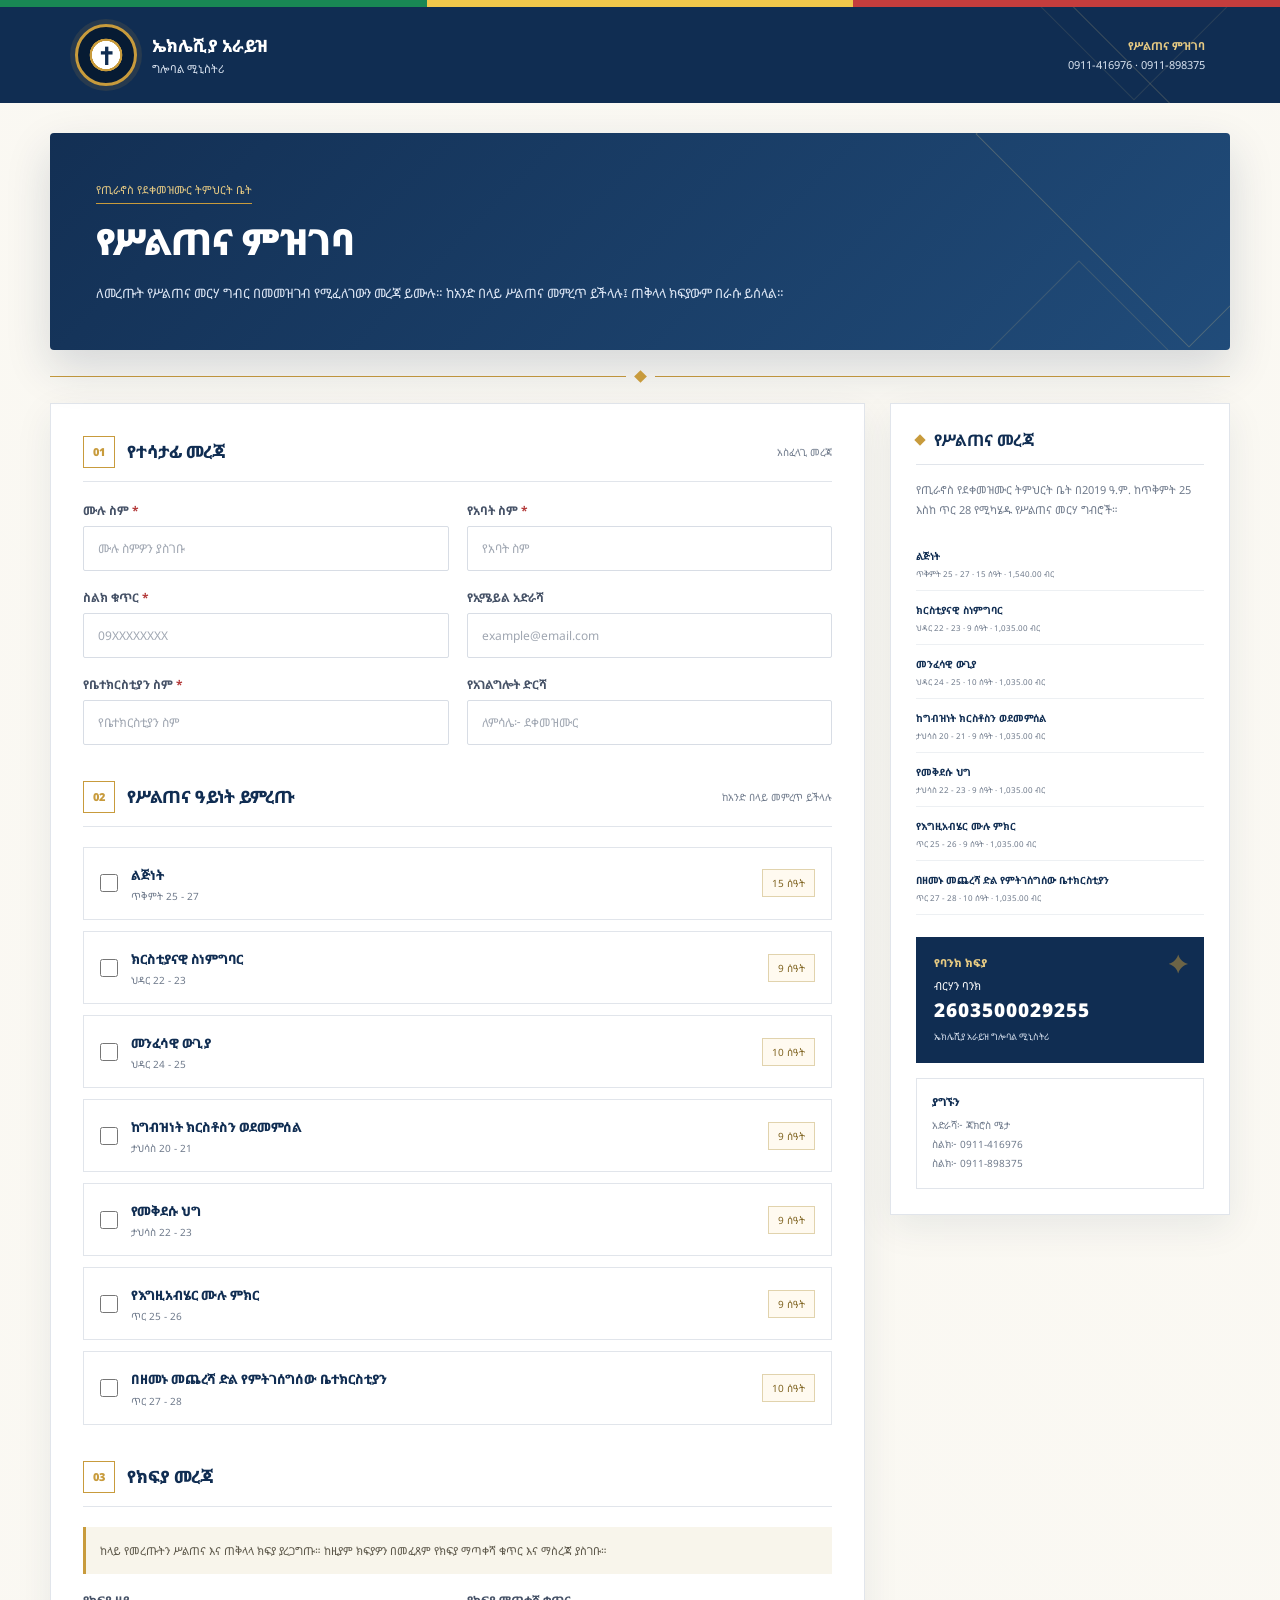
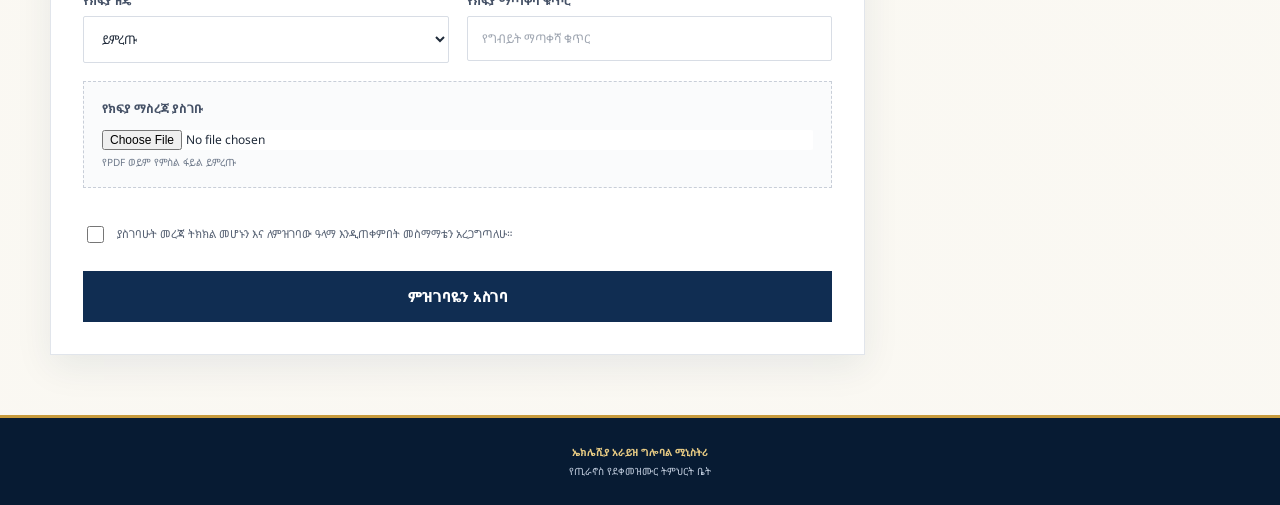
==== commit 6a306f8b: "Update print statement from 'Hello' to 'Goodbye'" ====
--- a/index.html
+++ b/index.html
@@ -1,1366 +1,2708 @@
 <!DOCTYPE html>
 <html lang="am">
 <head>
-  <meta charset="UTF-8">
-  <meta name="viewport" content="width=device-width, initial-scale=1.0">
-
-  <title>የሥልጠና ምዝገባ | ኤክሌሺያ አራይዝ</title>
-
-  <link rel="preconnect" href="https://fonts.googleapis.com">
-  <link rel="preconnect" href="https://fonts.gstatic.com" crossorigin>
-  <link
-    href="https://fonts.googleapis.com/css2?family=Noto+Sans+Ethiopic:wght@400;500;600;700;800&display=swap"
-    rel="stylesheet"
-  >
-
-  <style>
-    * {
-      box-sizing: border-box;
+<meta charset="UTF-8">
+<meta name="viewport" content="width=device-width, initial-scale=1.0">
+
+<title>የሥልጠና ምዝገባ | ኤክሌሺያ አራይዝ ግሎባል ሚኒስትሪ</title>
+
+<link rel="preconnect" href="https://fonts.googleapis.com">
+<link rel="preconnect" href="https://fonts.gstatic.com" crossorigin>
+<link href="https://fonts.googleapis.com/css2?family=Noto+Sans+Ethiopic:wght@400;500;600;700;800;900&display=swap" rel="stylesheet">
+
+<style>
+
+/* =========================================================
+   ROOT
+========================================================= */
+
+:root {
+    --navy: #102d52;
+    --navy-dark: #071b33;
+    --navy-light: #1b4674;
+
+    --gold: #c89b3c;
+    --gold-light: #e6ca83;
+
+    --green: #198754;
+    --red: #b43b3b;
+
+    --cream: #faf8f2;
+    --white: #ffffff;
+
+    --text: #202b3a;
+    --muted: #707b8c;
+
+    --border: #e1e5eb;
+    --soft: #f5f7fa;
+
+    --shadow:
+        0 12px 35px rgba(16,45,82,.08);
+}
+
+* {
+    box-sizing: border-box;
+}
+
+html {
+    scroll-behavior: smooth;
+}
+
+body {
+    margin: 0;
+
+    background:
+        linear-gradient(
+            rgba(250,248,242,.96),
+            rgba(250,248,242,.96)
+        ),
+        repeating-linear-gradient(
+            45deg,
+            transparent,
+            transparent 20px,
+            rgba(16,45,82,.025) 20px,
+            rgba(16,45,82,.025) 21px
+        );
+
+    color: var(--text);
+
+    font-family:
+        "Noto Sans Ethiopic",
+        "Abyssinica SIL",
+        Arial,
+        sans-serif;
+}
+
+
+/* =========================================================
+   ETHIOPIAN INSPIRED STRIP
+========================================================= */
+
+.top-strip {
+    height: 7px;
+
+    background:
+        linear-gradient(
+            90deg,
+            #198754 0%,
+            #198754 33.33%,
+            #f1c84b 33.33%,
+            #f1c84b 66.66%,
+            #c53d3d 66.66%,
+            #c53d3d 100%
+        );
+}
+
+
+/* =========================================================
+   HEADER
+========================================================= */
+
+.header {
+    background: var(--navy);
+
+    color: white;
+
+    position: relative;
+
+    overflow: hidden;
+}
+
+.header::before {
+    content: "";
+
+    position: absolute;
+
+    width: 260px;
+    height: 260px;
+
+    right: -100px;
+    top: -140px;
+
+    border:
+        1px solid rgba(230,202,131,.2);
+
+    transform: rotate(45deg);
+}
+
+.header::after {
+    content: "";
+
+    position: absolute;
+
+    width: 150px;
+    height: 150px;
+
+    right: 70px;
+    top: -90px;
+
+    border:
+        1px solid rgba(230,202,131,.12);
+
+    transform: rotate(45deg);
+}
+
+.header-inner {
+    max-width: 1180px;
+
+    min-height: 96px;
+
+    margin: auto;
+
+    padding: 15px 25px;
+
+    display: flex;
+
+    align-items: center;
+
+    justify-content: space-between;
+
+    position: relative;
+
+    z-index: 2;
+}
+
+
+/* =========================================================
+   BRAND
+========================================================= */
+
+.brand {
+    display: flex;
+
+    align-items: center;
+
+    gap: 15px;
+}
+
+.logo {
+    width: 62px;
+    height: 62px;
+
+    border-radius: 50%;
+
+    border:
+        3px solid var(--gold);
+
+    background:
+        radial-gradient(
+            circle,
+            white 0 35%,
+            var(--gold) 36% 41%,
+            var(--navy-dark) 42%
+        );
+
+    display: grid;
+
+    place-items: center;
+
+    color: var(--navy);
+
+    font-size: 25px;
+
+    font-weight: 900;
+
+    box-shadow:
+        0 0 0 5px rgba(200,155,60,.12);
+}
+
+.brand-text strong {
+    display: block;
+
+    font-size: 17px;
+
+    font-weight: 800;
+}
+
+.brand-text span {
+    display: block;
+
+    margin-top: 4px;
+
+    color: #d6e0ee;
+
+    font-size: 11px;
+}
+
+.header-contact {
+    text-align: right;
+
+    font-size: 11px;
+
+    color: #d8e2ef;
+}
+
+.header-contact strong {
+    display: block;
+
+    color: var(--gold-light);
+
+    margin-bottom: 4px;
+}
+
+
+/* =========================================================
+   HERO
+========================================================= */
+
+.hero {
+    max-width: 1180px;
+
+    margin: 30px auto 22px;
+
+    padding: 44px 46px;
+
+    border-radius: 4px;
+
+    color: white;
+
+    background:
+        linear-gradient(
+            135deg,
+            rgba(16,45,82,.99),
+            rgba(28,72,119,.98)
+        );
+
+    box-shadow:
+        0 18px 45px rgba(16,45,82,.16);
+
+    position: relative;
+
+    overflow: hidden;
+}
+
+.hero::before {
+    content: "";
+
+    position: absolute;
+
+    width: 300px;
+    height: 300px;
+
+    right: -110px;
+    top: -150px;
+
+    border:
+        1px solid rgba(230,202,131,.25);
+
+    transform: rotate(45deg);
+}
+
+.hero::after {
+    content: "";
+
+    position: absolute;
+
+    width: 180px;
+    height: 180px;
+
+    right: 60px;
+    bottom: -130px;
+
+    border:
+        1px solid rgba(230,202,131,.15);
+
+    transform: rotate(45deg);
+}
+
+.hero-content {
+    max-width: 760px;
+
+    position: relative;
+
+    z-index: 2;
+}
+
+.hero-label {
+    display: inline-block;
+
+    color: var(--gold-light);
+
+    font-size: 11px;
+
+    border-bottom:
+        1px solid var(--gold);
+
+    padding-bottom: 6px;
+
+    margin-bottom: 12px;
+}
+
+.hero h1 {
+    margin: 0;
+
+    font-size: 36px;
+
+    line-height: 1.45;
+
+    font-weight: 900;
+}
+
+.hero p {
+    margin: 13px 0 0;
+
+    color: #dce6f5;
+
+    font-size: 13px;
+
+    line-height: 1.9;
+}
+
+
+/* =========================================================
+   DIVIDER
+========================================================= */
+
+.gold-divider {
+    max-width: 1180px;
+
+    margin: 0 auto 22px;
+
+    display: flex;
+
+    align-items: center;
+
+    gap: 10px;
+}
+
+.gold-divider::before,
+.gold-divider::after {
+    content: "";
+
+    height: 1px;
+
+    background: var(--gold);
+
+    flex: 1;
+}
+
+.gold-divider span {
+    width: 9px;
+    height: 9px;
+
+    background: var(--gold);
+
+    transform: rotate(45deg);
+}
+
+
+/* =========================================================
+   MAIN LAYOUT
+========================================================= */
+
+.main {
+    max-width: 1180px;
+
+    margin: auto;
+
+    padding-bottom: 60px;
+
+    display: grid;
+
+    grid-template-columns:
+        minmax(0,1fr)
+        340px;
+
+    gap: 25px;
+}
+
+
+/* =========================================================
+   CARDS
+========================================================= */
+
+.form-card,
+.info-card {
+    background: var(--white);
+
+    border:
+        1px solid var(--border);
+
+    box-shadow: var(--shadow);
+}
+
+.form-card {
+    padding: 32px;
+}
+
+.info-card {
+    height: max-content;
+
+    padding: 25px;
+
+    position: sticky;
+
+    top: 20px;
+}
+
+
+/* =========================================================
+   SECTION
+========================================================= */
+
+.section {
+    margin-bottom: 36px;
+}
+
+.section-title {
+    display: flex;
+
+    align-items: center;
+
+    gap: 12px;
+
+    margin-bottom: 20px;
+
+    padding-bottom: 13px;
+
+    border-bottom:
+        1px solid var(--border);
+}
+
+.section-number {
+    width: 32px;
+    height: 32px;
+
+    display: grid;
+
+    place-items: center;
+
+    border:
+        1px solid var(--gold);
+
+    color: var(--gold);
+
+    font-size: 11px;
+
+    font-weight: 900;
+}
+
+.section-title h2 {
+    margin: 0;
+
+    color: var(--navy);
+
+    font-size: 17px;
+
+    font-weight: 800;
+}
+
+.section-description {
+    margin-left: auto;
+
+    color: var(--muted);
+
+    font-size: 10px;
+}
+
+
+/* =========================================================
+   FORM
+========================================================= */
+
+.form-grid {
+    display: grid;
+
+    grid-template-columns:
+        1fr 1fr;
+
+    gap: 18px;
+}
+
+.form-group label {
+    display: block;
+
+    margin-bottom: 7px;
+
+    color: #465267;
+
+    font-size: 12px;
+
+    font-weight: 700;
+}
+
+.required {
+    color: var(--red);
+}
+
+input,
+select {
+    width: 100%;
+
+    padding: 13px 14px;
+
+    border:
+        1px solid #d8dde5;
+
+    border-radius: 2px;
+
+    outline: none;
+
+    background: white;
+
+    color: var(--text);
+
+    font-family: inherit;
+
+    font-size: 12px;
+
+    transition: .2s;
+}
+
+input:focus,
+select:focus {
+    border-color: var(--gold);
+
+    box-shadow:
+        0 0 0 3px rgba(200,155,60,.1);
+}
+
+input::placeholder {
+    color: #a0a7b2;
+}
+
+
+/* =========================================================
+   TRAINING CARDS
+========================================================= */
+
+.training-list {
+    display: grid;
+
+    gap: 11px;
+}
+
+.training {
+    display: flex;
+
+    align-items: center;
+
+    gap: 13px;
+
+    padding: 16px;
+
+    border:
+        1px solid var(--border);
+
+    cursor: pointer;
+
+    background: white;
+
+    transition: .2s;
+}
+
+.training:hover {
+    border-color: var(--gold);
+
+    background: #fffdf8;
+}
+
+.training.selected {
+    border-color: var(--gold);
+
+    background: #fffaf0;
+
+    box-shadow:
+        inset 4px 0 0 var(--gold);
+}
+
+.training input {
+    width: 18px;
+    height: 18px;
+
+    margin: 0;
+
+    accent-color: var(--navy);
+}
+
+.training-info {
+    flex: 1;
+}
+
+.training-name {
+    color: var(--navy);
+
+    font-size: 13px;
+
+    font-weight: 800;
+
+    line-height: 1.7;
+}
+
+.training-date {
+    color: var(--muted);
+
+    font-size: 10px;
+
+    margin-top: 3px;
+}
+
+.training-hours {
+    padding: 6px 9px;
+
+    color: #806522;
+
+    background: #fffaf0;
+
+    border:
+        1px solid #e1d3ad;
+
+    font-size: 10px;
+
+    white-space: nowrap;
+}
+
+
+/* =========================================================
+   SELECTED COST SUMMARY
+========================================================= */
+
+.selected-summary {
+    display: none;
+
+    margin-top: 18px;
+
+    border:
+        1px solid var(--gold);
+
+    background: #fffdf7;
+}
+
+.selected-summary.active {
+    display: block;
+}
+
+.selected-summary-header {
+    padding: 15px 17px;
+
+    color: white;
+
+    background: var(--navy);
+
+    font-size: 13px;
+
+    font-weight: 800;
+}
+
+.selected-items {
+    padding: 0 17px;
+}
+
+.selected-item {
+    padding: 15px 0;
+
+    border-bottom:
+        1px solid #ece8dc;
+}
+
+.selected-item:last-child {
+    border-bottom: 0;
+}
+
+.selected-item-name {
+    color: var(--navy);
+
+    font-size: 12px;
+
+    font-weight: 800;
+
+    line-height: 1.7;
+}
+
+.selected-item-date {
+    color: var(--muted);
+
+    font-size: 9px;
+
+    margin: 3px 0 9px;
+}
+
+.cost-row {
+    display: flex;
+
+    justify-content: space-between;
+
+    align-items: center;
+
+    color: #596477;
+
+    font-size: 10px;
+
+    margin-top: 5px;
+}
+
+.cost-row strong {
+    color: var(--text);
+
+    font-size: 11px;
+}
+
+.selected-total {
+    padding: 17px;
+
+    background: #f4f0e4;
+
+    border-top:
+        1px solid #ded4b9;
+}
+
+.total-row {
+    display: flex;
+
+    justify-content: space-between;
+
+    align-items: center;
+}
+
+.total-label {
+    color: var(--navy);
+
+    font-size: 13px;
+
+    font-weight: 800;
+}
+
+.total-amount {
+    color: var(--navy);
+
+    font-size: 23px;
+
+    font-weight: 900;
+}
+
+.total-note {
+    margin-top: 4px;
+
+    color: var(--muted);
+
+    font-size: 9px;
+}
+
+
+/* =========================================================
+   PAYMENT NOTE
+========================================================= */
+
+.payment-note {
+    margin-bottom: 18px;
+
+    padding: 14px;
+
+    border-left:
+        3px solid var(--gold);
+
+    background: #f8f5eb;
+
+    color: #5c5749;
+
+    font-size: 11px;
+
+    line-height: 1.8;
+}
+
+
+/* =========================================================
+   UPLOAD
+========================================================= */
+
+.upload {
+    margin-top: 18px;
+
+    padding: 18px;
+
+    border:
+        1px dashed #c8ced8;
+
+    background: #fafbfc;
+}
+
+.upload-label {
+    display: block;
+
+    margin-bottom: 8px;
+
+    color: #465267;
+
+    font-size: 12px;
+
+    font-weight: 700;
+}
+
+.upload input {
+    border: 0;
+
+    padding: 0;
+
+    margin: 5px 0;
+}
+
+.upload-help {
+    color: var(--muted);
+
+    font-size: 10px;
+}
+
+
+/* =========================================================
+   AGREEMENT
+========================================================= */
+
+.agreement {
+    display: flex;
+
+    align-items: flex-start;
+
+    gap: 10px;
+
+    margin: 25px 0;
+
+    color: #566173;
+
+    font-size: 11px;
+
+    line-height: 1.8;
+}
+
+.agreement input {
+    width: 17px;
+    height: 17px;
+
+    margin-top: 2px;
+
+    accent-color: var(--navy);
+}
+
+
+/* =========================================================
+   BUTTON
+========================================================= */
+
+.submit {
+    width: 100%;
+
+    padding: 16px;
+
+    border: 0;
+
+    background: var(--navy);
+
+    color: white;
+
+    font-family: inherit;
+
+    font-size: 14px;
+
+    font-weight: 800;
+
+    cursor: pointer;
+
+    transition: .2s;
+}
+
+.submit:hover {
+    background: var(--navy-dark);
+
+    transform: translateY(-1px);
+}
+
+
+/* =========================================================
+   SIDEBAR
+========================================================= */
+
+.info-heading {
+    display: flex;
+
+    align-items: center;
+
+    gap: 10px;
+
+    margin-bottom: 15px;
+
+    padding-bottom: 13px;
+
+    border-bottom:
+        1px solid var(--border);
+}
+
+.info-mark {
+    width: 8px;
+    height: 8px;
+
+    background: var(--gold);
+
+    transform: rotate(45deg);
+}
+
+.info-heading h3 {
+    margin: 0;
+
+    color: var(--navy);
+
+    font-size: 16px;
+}
+
+.info-description {
+    margin-bottom: 18px;
+
+    color: var(--muted);
+
+    font-size: 11px;
+
+    line-height: 1.8;
+}
+
+
+/* =========================================================
+   TRAINING SUMMARY SIDEBAR
+========================================================= */
+
+.sidebar-training {
+    padding: 11px 0;
+
+    border-bottom:
+        1px solid #edf0f3;
+}
+
+.sidebar-training strong {
+    display: block;
+
+    color: var(--navy);
+
+    font-size: 10px;
+
+    line-height: 1.7;
+}
+
+.sidebar-training span {
+    display: block;
+
+    margin-top: 3px;
+
+    color: var(--muted);
+
+    font-size: 8px;
+}
+
+
+/* =========================================================
+   BANK
+========================================================= */
+
+.bank-box {
+    margin-top: 22px;
+
+    padding: 18px;
+
+    color: white;
+
+    background: var(--navy);
+
+    position: relative;
+
+    overflow: hidden;
+}
+
+.bank-box::after {
+    content: "✦";
+
+    position: absolute;
+
+    right: 15px;
+    top: 8px;
+
+    color: var(--gold);
+
+    opacity: .5;
+
+    font-size: 26px;
+}
+
+.bank-title {
+    color: var(--gold-light);
+
+    font-size: 11px;
+
+    font-weight: 800;
+}
+
+.bank-name {
+    margin-top: 8px;
+
+    font-size: 11px;
+}
+
+.account {
+    margin-top: 4px;
+
+    font-size: 19px;
+
+    font-weight: 900;
+
+    letter-spacing: 1px;
+}
+
+.bank-owner {
+    margin-top: 6px;
+
+    color: #cfd9e8;
+
+    font-size: 9px;
+
+    line-height: 1.7;
+}
+
+
+/* =========================================================
+   CONTACT
+========================================================= */
+
+.contact-box {
+    margin-top: 15px;
+
+    padding: 15px;
+
+    border:
+        1px solid var(--border);
+}
+
+.contact-title {
+    margin-bottom: 7px;
+
+    color: var(--navy);
+
+    font-size: 11px;
+
+    font-weight: 800;
+}
+
+.contact-line {
+    color: var(--muted);
+
+    font-size: 10px;
+
+    line-height: 1.9;
+}
+
+
+/* =========================================================
+   FOOTER
+========================================================= */
+
+.footer {
+    padding: 27px 15px;
+
+    border-top:
+        3px solid var(--gold);
+
+    background: var(--navy-dark);
+
+    color: #bdc9da;
+
+    text-align: center;
+
+    font-size: 10px;
+}
+
+.footer strong {
+    display: block;
+
+    margin-bottom: 5px;
+
+    color: var(--gold-light);
+}
+
+
+/* =========================================================
+   SUCCESS MODAL
+========================================================= */
+
+.modal {
+    position: fixed;
+
+    inset: 0;
+
+    z-index: 1000;
+
+    display: grid;
+
+    place-items: center;
+
+    padding: 20px;
+
+    background:
+        rgba(4,15,29,.76);
+}
+
+.hidden {
+    display: none;
+}
+
+.modal-box {
+    width: 100%;
+
+    max-width: 470px;
+
+    padding: 35px;
+
+    border-top:
+        5px solid var(--gold);
+
+    background: white;
+
+    text-align: center;
+
+    box-shadow:
+        0 30px 80px rgba(0,0,0,.35);
+}
+
+.success-symbol {
+    width: 62px;
+    height: 62px;
+
+    margin: auto;
+
+    border-radius: 50%;
+
+    display: grid;
+
+    place-items: center;
+
+    background: #e8f5ee;
+
+    color: var(--green);
+
+    font-size: 30px;
+
+    font-weight: 900;
+}
+
+.modal-box h2 {
+    margin: 17px 0 5px;
+
+    color: var(--navy);
+
+    font-size: 20px;
+}
+
+.modal-box p {
+    color: var(--muted);
+
+    font-size: 11px;
+
+    line-height: 1.8;
+}
+
+.registration-number {
+    display: block;
+
+    margin: 15px 0;
+
+    color: var(--navy);
+
+    font-size: 25px;
+
+    font-weight: 900;
+
+    letter-spacing: 2px;
+}
+
+.modal-total {
+    margin: 15px 0;
+
+    padding: 13px;
+
+    background: #f7f4eb;
+
+    border:
+        1px solid #e5dcc5;
+}
+
+.modal-total span {
+    display: block;
+
+    color: var(--muted);
+
+    font-size: 10px;
+}
+
+.modal-total strong {
+    display: block;
+
+    margin-top: 3px;
+
+    color: var(--navy);
+
+    font-size: 20px;
+}
+
+.close-button {
+    margin-top: 8px;
+
+    padding: 11px 30px;
+
+    border: 0;
+
+    background: var(--navy);
+
+    color: white;
+
+    font-family: inherit;
+
+    cursor: pointer;
+}
+
+
+/* =========================================================
+   MOBILE
+========================================================= */
+
+@media (max-width: 850px) {
+
+    .header-inner {
+        padding: 14px 18px;
     }
 
-    body {
-      margin: 0;
-      font-family: "Noto Sans Ethiopic", Arial, sans-serif;
-      background: #f5f7fb;
-      color: #172033;
+    .header-contact {
+        display: none;
     }
 
-    button,
-    input,
-    select {
-      font: inherit;
+    .brand-text strong {
+        font-size: 14px;
     }
 
-    /* =========================
-       TOP BAR
-    ========================== */
-
-    .topbar {
-      height: 72px;
-      background: #ffffff;
-      border-bottom: 1px solid #e7eaf0;
-      display: flex;
-      align-items: center;
-      justify-content: space-between;
-      padding: 0 6%;
-      position: sticky;
-      top: 0;
-      z-index: 10;
+    .hero {
+        margin: 20px 14px;
+
+        padding: 30px 25px;
     }
 
-    .brand {
-      display: flex;
-      align-items: center;
-      gap: 12px;
+    .hero h1 {
+        font-size: 27px;
     }
 
-    .logo {
-      width: 44px;
-      height: 44px;
-      border-radius: 12px;
-      background: #173b73;
-      color: #ffffff;
-      display: grid;
-      place-items: center;
-      font-weight: 800;
-      font-size: 15px;
+    .gold-divider {
+        margin-left: 14px;
+        margin-right: 14px;
     }
 
-    .brand strong {
-      display: block;
-      font-size: 15px;
+    .main {
+        grid-template-columns: 1fr;
+
+        padding:
+            0 14px 45px;
     }
 
-    .brand span {
-      display: block;
-      color: #6d7482;
-      font-size: 11px;
-      margin-top: 2px;
+    .info-card {
+        position: static;
     }
 
-    .contact {
-      font-size: 13px;
-      color: #596275;
+    .form-card {
+        padding: 22px 18px;
     }
 
-    /* =========================
-       HERO
-    ========================== */
-
-    .hero {
-      max-width: 1180px;
-      margin: 36px auto 22px;
-      padding: 34px;
-      border-radius: 24px;
-      background: linear-gradient(
-        135deg,
-        #173b73,
-        #2860a5
-      );
-      color: white;
-      display: flex;
-      justify-content: space-between;
-      gap: 25px;
-      box-shadow: 0 16px 40px rgba(23, 59, 115, 0.15);
+    .form-grid {
+        grid-template-columns: 1fr;
     }
 
-    .hero-copy {
-      flex: 1;
+    .section-description {
+        display: none;
     }
 
-    .eyebrow {
-      font-size: 12px;
-      opacity: 0.75;
+    .training-hours {
+        display: none;
     }
 
-    .hero h1 {
-      font-size: 36px;
-      margin: 8px 0;
-      line-height: 1.3;
+    .total-amount {
+        font-size: 20px;
     }
-
-    .hero p {
-      margin: 0;
-      max-width: 650px;
-      color: #e5efff;
-      line-height: 1.8;
-      font-size: 14px;
+}
+
+</style>
+</head>
+
+
+<body>
+
+
+<!-- =====================================================
+     ETHIOPIAN INSPIRED TOP STRIP
+===================================================== -->
+
+<div class="top-strip"></div>
+
+
+<!-- =====================================================
+     HEADER
+===================================================== -->
+
+<header class="header">
+
+    <div class="header-inner">
+
+        <div class="brand">
+
+            <div class="logo">
+                ✝
+            </div>
+
+            <div class="brand-text">
+
+                <strong>
+                    ኤክሌሺያ አራይዝ
+                </strong>
+
+                <span>
+                    ግሎባል ሚኒስትሪ
+                </span>
+
+            </div>
+
+        </div>
+
+
+        <div class="header-contact">
+
+            <strong>
+                የሥልጠና ምዝገባ
+            </strong>
+
+            0911-416976 · 0911-898375
+
+        </div>
+
+    </div>
+
+</header>
+
+
+<!-- =====================================================
+     HERO
+========================================================= -->
+
+<section class="hero">
+
+    <div class="hero-content">
+
+        <div class="hero-label">
+            የጢራኖስ የደቀመዝሙር ትምህርት ቤት
+        </div>
+
+        <h1>
+            የሥልጠና ምዝገባ
+        </h1>
+
+        <p>
+            ለመረጡት የሥልጠና መርሃ ግብር
+            በመመዝገብ የሚፈለገውን መረጃ
+            ይሙሉ። ከአንድ በላይ ሥልጠና
+            መምረጥ ይችላሉ፤ ጠቅላላ ክፍያውም
+            በራሱ ይሰላል።
+        </p>
+
+    </div>
+
+</section>
+
+
+<div class="gold-divider">
+    <span></span>
+</div>
+
+
+<!-- =====================================================
+     MAIN
+========================================================= -->
+
+<main class="main">
+
+
+<!-- =====================================================
+     REGISTRATION FORM
+========================================================= -->
+
+<form
+    id="registrationForm"
+    class="form-card"
+>
+
+
+<!-- =====================================================
+     SECTION 1
+========================================================= -->
+
+<section class="section">
+
+    <div class="section-title">
+
+        <div class="section-number">
+            01
+        </div>
+
+        <h2>
+            የተሳታፊ መረጃ
+        </h2>
+
+        <div class="section-description">
+            አስፈላጊ መረጃ
+        </div>
+
+    </div>
+
+
+    <div class="form-grid">
+
+
+        <div class="form-group">
+
+            <label>
+                ሙሉ ስም
+                <span class="required">*</span>
+            </label>
+
+            <input
+                type="text"
+                name="fullName"
+                placeholder="ሙሉ ስምዎን ያስገቡ"
+                required
+            >
+
+        </div>
+
+
+        <div class="form-group">
+
+            <label>
+                የአባት ስም
+                <span class="required">*</span>
+            </label>
+
+            <input
+                type="text"
+                name="fatherName"
+                placeholder="የአባት ስም"
+                required
+            >
+
+        </div>
+
+
+        <div class="form-group">
+
+            <label>
+                ስልክ ቁጥር
+                <span class="required">*</span>
+            </label>
+
+            <input
+                type="tel"
+                name="phone"
+                placeholder="09XXXXXXXX"
+                required
+            >
+
+        </div>
+
+
+        <div class="form-group">
+
+            <label>
+                የኢሜይል አድራሻ
+            </label>
+
+            <input
+                type="email"
+                name="email"
+                placeholder="example@email.com"
+            >
+
+        </div>
+
+
+        <div class="form-group">
+
+            <label>
+                የቤተክርስቲያን ስም
+                <span class="required">*</span>
+            </label>
+
+            <input
+                type="text"
+                name="church"
+                placeholder="የቤተክርስቲያን ስም"
+                required
+            >
+
+        </div>
+
+
+        <div class="form-group">
+
+            <label>
+                የአገልግሎት ድርሻ
+            </label>
+
+            <input
+                type="text"
+                name="role"
+                placeholder="ለምሳሌ፦ ደቀመዝሙር"
+            >
+
+        </div>
+
+
+    </div>
+
+</section>
+
+
+<!-- =====================================================
+     SECTION 2 - TRAINING
+========================================================= -->
+
+<section class="section">
+
+    <div class="section-title">
+
+        <div class="section-number">
+            02
+        </div>
+
+        <h2>
+            የሥልጠና ዓይነት ይምረጡ
+        </h2>
+
+        <div class="section-description">
+            ከአንድ በላይ መምረጥ ይችላሉ
+        </div>
+
+    </div>
+
+
+    <div
+        id="trainingList"
+        class="training-list"
+    ></div>
+
+
+    <!-- =================================================
+         AUTOMATIC COST CALCULATOR
+    ================================================= -->
+
+    <div
+        id="selectedSummary"
+        class="selected-summary"
+    >
+
+        <div class="selected-summary-header">
+            የመረጡት የሥልጠና ዝርዝር እና ክፍያ
+        </div>
+
+
+        <div
+            id="selectedItems"
+            class="selected-items"
+        ></div>
+
+
+        <div class="selected-total">
+
+            <div class="total-row">
+
+                <span class="total-label">
+                    ጠቅላላ ክፍያ
+                </span>
+
+                <span
+                    id="grandTotal"
+                    class="total-amount"
+                >
+                    0.00 ብር
+                </span>
+
+            </div>
+
+            <div class="total-note">
+                የሥልጠና ክፍያ እና የምግብ ክፍያ ድምር
+            </div>
+
+        </div>
+
+    </div>
+
+</section>
+
+
+<!-- =====================================================
+     SECTION 3 - PAYMENT
+========================================================= -->
+
+<section class="section">
+
+    <div class="section-title">
+
+        <div class="section-number">
+            03
+        </div>
+
+        <h2>
+            የክፍያ መረጃ
+        </h2>
+
+    </div>
+
+
+    <div class="payment-note">
+
+        ከላይ የመረጡትን ሥልጠና እና
+        ጠቅላላ ክፍያ ያረጋግጡ።
+        ከዚያም ክፍያዎን በመፈጸም
+        የክፍያ ማጣቀሻ ቁጥር እና
+        ማስረጃ ያስገቡ።
+
+    </div>
+
+
+    <div class="form-grid">
+
+
+        <div class="form-group">
+
+            <label>
+                የክፍያ ዘዴ
+            </label>
+
+            <select name="paymentMethod">
+
+                <option value="">
+                    ይምረጡ
+                </option>
+
+                <option value="ብርሃን ባንክ">
+                    ብርሃን ባንክ
+                </option>
+
+                <option value="የጥሬ ገንዘብ ክፍያ">
+                    የጥሬ ገንዘብ ክፍያ
+                </option>
+
+                <option value="ሌላ">
+                    ሌላ
+                </option>
+
+            </select>
+
+        </div>
+
+
+        <div class="form-group">
+
+            <label>
+                የክፍያ ማጣቀሻ ቁጥር
+            </label>
+
+            <input
+                type="text"
+                name="paymentRef"
+                placeholder="የግብይት ማጣቀሻ ቁጥር"
+            >
+
+        </div>
+
+
+    </div>
+
+
+    <div class="upload">
+
+        <label class="upload-label">
+            የክፍያ ማስረጃ ያስገቡ
+        </label>
+
+        <input
+            id="receipt"
+            type="file"
+            name="receipt"
+            accept="image/*,.pdf"
+        >
+
+        <div
+            id="fileName"
+            class="upload-help"
+        >
+            የPDF ወይም የምስል ፋይል ይምረጡ
+        </div>
+
+    </div>
+
+</section>
+
+
+<!-- =====================================================
+     AGREEMENT
+========================================================= -->
+
+<label class="agreement">
+
+    <input
+        type="checkbox"
+        name="agreement"
+        required
+    >
+
+    <span>
+        ያስገባሁት መረጃ ትክክል መሆኑን
+        እና ለምዝገባው ዓላማ እንዲጠቀምበት
+        መስማማቴን አረጋግጣለሁ።
+    </span>
+
+</label>
+
+
+<!-- =====================================================
+     SUBMIT
+========================================================= -->
+
+<button
+    type="submit"
+    class="submit"
+>
+    ምዝገባዬን አስገባ
+</button>
+
+
+</form>
+
+
+<!-- =====================================================
+     SIDEBAR
+========================================================= -->
+
+<aside class="info-card">
+
+
+    <div class="info-heading">
+
+        <div class="info-mark"></div>
+
+        <h3>
+            የሥልጠና መረጃ
+        </h3>
+
+    </div>
+
+
+    <div class="info-description">
+
+        የጢራኖስ የደቀመዝሙር ትምህርት ቤት
+        በ2019 ዓ.ም. ከጥቅምት 25
+        እስከ ጥር 28 የሚካሄዱ
+        የሥልጠና መርሃ ግብሮች።
+
+    </div>
+
+
+    <div id="sidebarTraining"></div>
+
+
+    <!-- BANK -->
+
+    <div class="bank-box">
+
+        <div class="bank-title">
+            የባንክ ክፍያ
+        </div>
+
+        <div class="bank-name">
+            ብርሃን ባንክ
+        </div>
+
+        <div class="account">
+            2603500029255
+        </div>
+
+        <div class="bank-owner">
+            ኤክሌሺያ አራይዝ
+            ግሎባል ሚኒስትሪ
+        </div>
+
+    </div>
+
+
+    <!-- CONTACT -->
+
+    <div class="contact-box">
+
+        <div class="contact-title">
+            ያግኙን
+        </div>
+
+        <div class="contact-line">
+            አድራሻ፦ ጃክሮስ ሜታ
+        </div>
+
+        <div class="contact-line">
+            ስልክ፦ 0911-416976
+        </div>
+
+        <div class="contact-line">
+            ስልክ፦ 0911-898375
+        </div>
+
+    </div>
+
+
+</aside>
+
+
+</main>
+
+
+<!-- =====================================================
+     FOOTER
+========================================================= -->
+
+<footer class="footer">
+
+    <strong>
+        ኤክሌሺያ አራይዝ ግሎባል ሚኒስትሪ
+    </strong>
+
+    የጢራኖስ የደቀመዝሙር ትምህርት ቤት
+
+</footer>
+
+
+<!-- =====================================================
+     SUCCESS MODAL
+========================================================= -->
+
+<div
+    id="successModal"
+    class="modal hidden"
+>
+
+    <div class="modal-box">
+
+        <div class="success-symbol">
+            ✓
+        </div>
+
+        <h2>
+            ምዝገባዎ ተሳክቷል!
+        </h2>
+
+        <p>
+            የምዝገባ ማጣቀሻ ቁጥርዎ
+        </p>
+
+        <strong
+            id="registrationNumber"
+            class="registration-number"
+        ></strong>
+
+
+        <div class="modal-total">
+
+            <span>
+                የተመዘገቡበት ጠቅላላ ክፍያ
+            </span>
+
+            <strong
+                id="modalTotal"
+            >
+                0.00 ብር
+            </strong>
+
+        </div>
+
+
+        <p>
+            እባክዎ የምዝገባ ቁጥርዎን
+            ለወደፊት ማጣቀሻ ያስቀምጡ።
+        </p>
+
+
+        <button
+            id="closeModal"
+            class="close-button"
+        >
+            ዝጋ
+        </button>
+
+    </div>
+
+</div>
+
+
+<script>
+
+/* =========================================================
+   TRAINING DATA
+========================================================= */
+
+const trainings = [
+
+    {
+        id: 1,
+
+        name: "ልጅነት",
+
+        date: "ጥቅምት 25 - 27",
+
+        hours: 15,
+
+        trainingCost: 510.00,
+
+        foodCost: 1030.00
+    },
+
+    {
+        id: 2,
+
+        name: "ክርስቲያናዊ ስነምግባር",
+
+        date: "ህዳር 22 - 23",
+
+        hours: 9,
+
+        trainingCost: 350.00,
+
+        foodCost: 685.00
+    },
+
+    {
+        id: 3,
+
+        name: "መንፈሳዊ ውጊያ",
+
+        date: "ህዳር 24 - 25",
+
+        hours: 10,
+
+        trainingCost: 350.00,
+
+        foodCost: 685.00
+    },
+
+    {
+        id: 4,
+
+        name: "ከግብዝነት ክርስቶስን ወደመምሰል",
+
+        date: "ታህሳስ 20 - 21",
+
+        hours: 9,
+
+        trainingCost: 350.00,
+
+        foodCost: 685.00
+    },
+
+    {
+        id: 5,
+
+        name: "የመቅደሱ ህግ",
+
+        date: "ታህሳስ 22 - 23",
+
+        hours: 9,
+
+        trainingCost: 350.00,
+
+        foodCost: 685.00
+    },
+
+    {
+        id: 6,
+
+        name: "የእግዚአብሄር ሙሉ ምክር",
+
+        date: "ጥር 25 - 26",
+
+        hours: 9,
+
+        trainingCost: 350.00,
+
+        foodCost: 685.00
+    },
+
+    {
+        id: 7,
+
+        name: "በዘመኑ መጨረሻ ድል የምትገሰግሰው ቤተክርስቲያን",
+
+        date: "ጥር 27 - 28",
+
+        hours: 10,
+
+        trainingCost: 350.00,
+
+        foodCost: 685.00
     }
 
-    .hero-card {
-      background: rgba(255, 255, 255, 0.10);
-      border: 1px solid rgba(255, 255, 255, 0.20);
-      border-radius: 18px;
-      padding: 18px 22px;
-      min-width: 230px;
-      align-self: center;
+];
+
+
+/* =========================================================
+   ELEMENTS
+========================================================= */
+
+const trainingList =
+    document.getElementById(
+        "trainingList"
+    );
+
+const selectedSummary =
+    document.getElementById(
+        "selectedSummary"
+    );
+
+const selectedItems =
+    document.getElementById(
+        "selectedItems"
+    );
+
+const grandTotal =
+    document.getElementById(
+        "grandTotal"
+    );
+
+const sidebarTraining =
+    document.getElementById(
+        "sidebarTraining"
+    );
+
+
+/* =========================================================
+   FORMAT MONEY
+========================================================= */
+
+function formatMoney(amount) {
+
+    return amount.toLocaleString(
+        "en-US",
+        {
+            minimumFractionDigits: 2,
+            maximumFractionDigits: 2
+        }
+    ) + " ብር";
+
+}
+
+
+/* =========================================================
+   CREATE TRAINING CARDS
+========================================================= */
+
+trainings.forEach(
+    training => {
+
+        const label =
+            document.createElement(
+                "label"
+            );
+
+        label.className =
+            "training";
+
+
+        label.innerHTML = `
+
+            <input
+                type="checkbox"
+                name="training"
+                value="${training.id}"
+            >
+
+            <div class="training-info">
+
+                <div class="training-name">
+                    ${training.name}
+                </div>
+
+                <div class="training-date">
+                    ${training.date}
+                </div>
+
+            </div>
+
+            <div class="training-hours">
+                ${training.hours} ሰዓት
+            </div>
+
+        `;
+
+
+        trainingList.appendChild(
+            label
+        );
+
+
+        const checkbox =
+            label.querySelector(
+                "input"
+            );
+
+
+        checkbox.addEventListener(
+            "change",
+            function () {
+
+                label.classList.toggle(
+                    "selected",
+                    this.checked
+                );
+
+                updateCostSummary();
+
+            }
+        );
+
     }
-
-    .mini-label {
-      font-size: 11px;
-      opacity: 0.7;
-      margin-top: 5px;
+);
+
+
+/* =========================================================
+   SIDEBAR TRAINING LIST
+========================================================= */
+
+trainings.forEach(
+    training => {
+
+        const item =
+            document.createElement(
+                "div"
+            );
+
+        item.className =
+            "sidebar-training";
+
+
+        item.innerHTML = `
+
+            <strong>
+                ${training.name}
+            </strong>
+
+            <span>
+                ${training.date}
+                ·
+                ${training.hours} ሰዓት
+                ·
+                ${formatMoney(
+                    training.trainingCost +
+                    training.foodCost
+                )}
+            </span>
+
+        `;
+
+
+        sidebarTraining.appendChild(
+            item
+        );
+
     }
-
-    .hero-card b {
-      display: block;
-      margin: 3px 0 13px;
+);
+
+
+/* =========================================================
+   UPDATE COST SUMMARY
+========================================================= */
+
+function updateCostSummary() {
+
+    const checked =
+        [
+            ...document.querySelectorAll(
+                'input[name="training"]:checked'
+            )
+        ];
+
+
+    if (checked.length === 0) {
+
+        selectedSummary.classList.remove(
+            "active"
+        );
+
+        selectedItems.innerHTML = "";
+
+        grandTotal.textContent =
+            "0.00 ብር";
+
+        return;
+
     }
 
-    /* =========================
-       MAIN LAYOUT
-    ========================== */
-
-    .layout {
-      max-width: 1180px;
-      margin: auto;
-      padding: 0 0 60px;
-      display: grid;
-      grid-template-columns: 1fr 330px;
-      gap: 22px;
-    }
-
-    .card {
-      background: #ffffff;
-      border: 1px solid #e5e8ef;
-      border-radius: 20px;
-      padding: 28px;
-      box-shadow: 0 8px 25px rgba(23, 32, 51, 0.04);
-    }
-
-    /* =========================
-       SECTION HEADERS
-    ========================== */
-
-    .section-head {
-      display: flex;
-      justify-content: space-between;
-      align-items: end;
-      margin-bottom: 20px;
-    }
-
-    .section-head > div {
-      display: flex;
-      align-items: center;
-      gap: 10px;
-    }
-
-    .section-head > div > span {
-      font-weight: 800;
-      color: #2b63a8;
-      font-size: 12px;
-    }
-
-    .section-head h2 {
-      font-size: 19px;
-      margin: 0;
-    }
-
-    .section-head small {
-      font-size: 11px;
-      color: #7b8494;
-    }
-
-    .space {
-      margin-top: 36px;
-    }
-
-    /* =========================
-       FORM
-    ========================== */
-
-    .grid {
-      display: grid;
-      gap: 16px;
-    }
-
-    .two {
-      grid-template-columns: 1fr 1fr;
-    }
-
-    label {
-      font-size: 12px;
-      font-weight: 600;
-      color: #4f5868;
-    }
-
-    input,
-    select {
-      display: block;
-      width: 100%;
-      margin-top: 7px;
-      border: 1px solid #dfe3ea;
-      border-radius: 11px;
-      padding: 12px 13px;
-      outline: none;
-      background: #ffffff;
-      color: #1d2635;
-    }
-
-    input::placeholder {
-      color: #a0a7b3;
-    }
-
-    input:focus,
-    select:focus {
-      border-color: #3471bb;
-      box-shadow: 0 0 0 3px rgba(52, 113, 187, 0.08);
-    }
-
-    /* =========================
-       TRAINING CARDS
-    ========================== */
-
-    .training-list {
-      display: grid;
-      gap: 10px;
-    }
-
-    .training {
-      display: flex;
-      align-items: center;
-      gap: 13px;
-      border: 1px solid #e3e7ee;
-      border-radius: 13px;
-      padding: 14px;
-      cursor: pointer;
-      transition: 0.2s ease;
-    }
-
-    .training:hover {
-      border-color: #8db0d7;
-      background: #f8fbff;
-      transform: translateY(-1px);
-    }
-
-    .training.selected {
-      border-color: #3471bb;
-      background: #f3f8ff;
-    }
-
-    .training input {
-      width: auto;
-      margin: 0;
-      cursor: pointer;
-    }
-
-    .training-main {
-      flex: 1;
-    }
-
-    .training-title {
-      font-weight: 700;
-      font-size: 13px;
-      line-height: 1.6;
-      color: #202a3a;
-    }
-
-    .training-meta {
-      font-size: 11px;
-      color: #7b8494;
-      margin-top: 4px;
-    }
-
-    .hours {
-      font-size: 11px;
-      font-weight: 700;
-      background: #edf3fa;
-      padding: 6px 8px;
-      border-radius: 8px;
-      color: #285b93;
-      white-space: nowrap;
-    }
-
-    /* =========================
-       UPLOAD
-    ========================== */
-
-    .upload {
-      display: block;
-      margin-top: 16px;
-      border: 1.5px dashed #cbd4e1;
-      padding: 16px;
-      border-radius: 12px;
-      background: #fafbfc;
-    }
-
-    .upload input {
-      border: 0;
-      padding: 0;
-      margin: 10px 0 4px;
-      background: transparent;
-    }
-
-    .upload span {
-      font-size: 11px;
-      color: #7b8494;
-    }
-
-    /* =========================
-       CHECKBOX
-    ========================== */
-
-    .check {
-      display: flex;
-      align-items: center;
-      gap: 8px;
-      margin: 22px 0;
-      line-height: 1.6;
-    }
-
-    .check input {
-      width: auto;
-      margin: 0;
-    }
-
-    /* =========================
-       SUBMIT BUTTON
-    ========================== */
-
-    .submit {
-      width: 100%;
-      border: 0;
-      border-radius: 12px;
-      background: #173b73;
-      color: white;
-      padding: 15px;
-      font-weight: 800;
-      cursor: pointer;
-      transition: 0.2s;
-    }
-
-    .submit:hover {
-      background: #102e5a;
-      transform: translateY(-1px);
-    }
-
-    .submit span {
-      float: right;
-      font-size: 20px;
-      line-height: 15px;
-    }
-
-    /* =========================
-       RIGHT SIDEBAR
-    ========================== */
-
-    .side {
-      height: max-content;
-      position: sticky;
-      top: 92px;
-    }
-
-    .side-title {
-      font-size: 18px;
-      font-weight: 800;
-    }
-
-    .side > p {
-      font-size: 12px;
-      color: #70798a;
-      line-height: 1.7;
-    }
-
-    .summary-item {
-      padding: 12px 0;
-      border-bottom: 1px solid #edf0f4;
-    }
-
-    .summary-item b {
-      font-size: 12px;
-      display: block;
-      line-height: 1.6;
-    }
-
-    .summary-item span {
-      font-size: 10px;
-      color: #7a8391;
-    }
-
-    .bank {
-      display: grid;
-      gap: 5px;
-      font-size: 12px;
-    }
-
-    .bank strong {
-      font-size: 18px;
-      letter-spacing: 1px;
-      color: #173b73;
-    }
-
-    .bank span,
-    .bank small {
-      color: #737c8c;
-    }
-
-    hr {
-      border: 0;
-      border-top: 1px solid #edf0f4;
-      margin: 20px 0;
-    }
-
-    /* =========================
-       SUCCESS MODAL
-    ========================== */
-
-    .modal {
-      position: fixed;
-      inset: 0;
-      background: rgba(13, 23, 39, 0.60);
-      display: grid;
-      place-items: center;
-      padding: 20px;
-      z-index: 100;
-    }
-
-    .hidden {
-      display: none;
-    }
-
-    .modal-box {
-      background: #ffffff;
-      border-radius: 22px;
-      padding: 34px;
-      text-align: center;
-      max-width: 420px;
-      width: 100%;
-      box-shadow: 0 20px 60px rgba(0, 0, 0, 0.20);
-    }
-
-    .success-icon {
-      margin: auto;
-      width: 58px;
-      height: 58px;
-      border-radius: 50%;
-      background: #e8f7ef;
-      color: #198754;
-      display: grid;
-      place-items: center;
-      font-size: 28px;
-      font-weight: 800;
-    }
-
-    .modal-box h2 {
-      margin: 16px 0 5px;
-    }
-
-    .modal-box p {
-      font-size: 12px;
-      color: #687385;
-    }
-
-    .modal-box #regNo {
-      display: block;
-      font-size: 24px;
-      color: #173b73;
-      letter-spacing: 1px;
-      margin: 10px 0;
-    }
-
-    .modal-box button {
-      border: 0;
-      background: #173b73;
-      color: #ffffff;
-      padding: 11px 28px;
-      border-radius: 10px;
-      cursor: pointer;
-      margin-top: 10px;
-    }
-
-    /* =========================
-       MOBILE
-    ========================== */
-
-    @media (max-width: 850px) {
-
-      .topbar {
-        padding: 0 14px;
-      }
-
-      .contact {
-        display: none;
-      }
-
-      .hero {
-        margin: 20px 14px;
-        padding: 25px;
-        display: block;
-      }
-
-      .hero h1 {
-        font-size: 28px;
-      }
-
-      .hero-card {
-        margin-top: 18px;
-      }
-
-      .layout {
-        grid-template-columns: 1fr;
-        padding: 0 14px 40px;
-      }
-
-      .two {
-        grid-template-columns: 1fr;
-      }
-
-      .card {
-        padding: 20px;
-      }
-
-      .side {
-        position: static;
-      }
-
-      .section-head {
-        display: block;
-      }
-
-      .section-head small {
-        display: block;
-        margin-top: 5px;
-      }
-
-      .training {
-        align-items: flex-start;
-      }
-
-      .hours {
-        display: none;
-      }
-    }
-  </style>
-</head>
-
-<body>
-
-  <!-- =========================
-       HEADER
-  ========================== -->
-
-  <header class="topbar">
-
-    <div class="brand">
-
-      <div class="logo">
-        EA
-      </div>
-
-      <div>
-        <strong>ኤክሌሺያ አራይዝ</strong>
-        <span>ግሎባል ሚኒስትሪ</span>
-      </div>
-
-    </div>
-
-    <div class="contact">
-      0911-416976 · 0911-898375
-    </div>
-
-  </header>
-
-
-  <!-- =========================
-       MAIN
-  ========================== -->
-
-  <main>
-
-    <!-- HERO -->
-
-    <section class="hero">
-
-      <div class="hero-copy">
-
-        <span class="eyebrow">
-          2019 የደቀመዝሙር ትምህርት ቤት
-        </span>
-
-        <h1>
-          የሥልጠና ምዝገባ
-        </h1>
-
-        <p>
-          ለመረጡት ሥልጠና በቀላሉ ይመዝገቡ።
-          የግል መረጃዎን ይሙሉ፣ ሥልጠናዎን ይምረጡ
-          እና ምዝገባዎን ያስገቡ።
-        </p>
-
-      </div>
-
-
-      <div class="hero-card">
-
-        <div class="mini-label">
-          አድራሻ
-        </div>
-
-        <b>
-          ጃክሮስ ሜታ
-        </b>
-
-        <div class="mini-label">
-          የምዝገባ ሁኔታ
-        </div>
-
-        <b>
-          ክፍት
-        </b>
-
-      </div>
-
-    </section>
-
-
-    <!-- CONTENT -->
-
-    <section class="layout">
-
-
-      <!-- =========================
-           REGISTRATION FORM
-      ========================== -->
-
-      <form
-        id="registrationForm"
-        class="card"
-      >
-
-        <!-- PARTICIPANT -->
-
-        <div class="section-head">
-
-          <div>
-            <span>01</span>
-
-            <h2>
-              የተሳታፊ መረጃ
-            </h2>
-          </div>
-
-          <small>
-            * አስፈላጊ መስኮች
-          </small>
-
-        </div>
-
-
-        <div class="grid two">
-
-
-          <label>
-            ሙሉ ስም *
-
-            <input
-              required
-              name="fullName"
-              placeholder="ሙሉ ስም"
-            >
-          </label>
-
-
-          <label>
-            የአባት ስም *
-
-            <input
-              required
-              name="fatherName"
-              placeholder="የአባት ስም"
-            >
-          </label>
-
-
-          <label>
-            ስልክ ቁጥር *
-
-            <input
-              required
-              name="phone"
-              type="tel"
-              placeholder="09XXXXXXXX"
-            >
-          </label>
-
-
-          <label>
-            ኢሜይል
-
-            <input
-              name="email"
-              type="email"
-              placeholder="example@email.com"
-            >
-          </label>
-
-
-          <label>
-            የቤተክርስቲያን ስም *
-
-            <input
-              required
-              name="church"
-              placeholder="የቤተክርስቲያን ስም"
-            >
-          </label>
-
-
-          <label>
-            የአገልግሎት / ሚና
-
-            <input
-              name="role"
-              placeholder="ለምሳሌ፡ ደቀመዝሙር"
-            >
-          </label>
-
-
-        </div>
-
-
-        <!-- TRAININGS -->
-
-        <div class="section-head space">
-
-          <div>
-            <span>02</span>
-
-            <h2>
-              ሥልጠና ይምረጡ
-            </h2>
-          </div>
-
-          <small>
-            አንድ ወይም ብዙ ሥልጠናዎችን መምረጥ ይችላሉ
-          </small>
-
-        </div>
-
-
-        <div
-          id="trainingList"
-          class="training-list"
-        >
-        </div>
-
-
-        <!-- PAYMENT -->
-
-        <div class="section-head space">
-
-          <div>
-            <span>03</span>
-
-            <h2>
-              የክፍያ መረጃ
-            </h2>
-          </div>
-
-          <small>
-            የክፍያ ማስረጃ ማያያዝ ይችላሉ
-          </small>
-
-        </div>
-
-
-        <div class="grid two">
-
-
-          <label>
-
-            የክፍያ ዘዴ
-
-            <select name="paymentMethod">
-
-              <option value="">
-                ይምረጡ
-              </option>
-
-              <option>
-                ባንክ ማስተላለፍ
-              </option>
-
-              <option>
-                በጥሬ ገንዘብ
-              </option>
-
-              <option>
-                ሌላ
-              </option>
-
-            </select>
-
-          </label>
-
-
-          <label>
-
-            የክፍያ ማጣቀሻ ቁጥር
-
-            <input
-              name="paymentRef"
-              placeholder="የግብይት ቁጥር"
-            >
-
-          </label>
-
-
-        </div>
-
-
-        <!-- RECEIPT -->
-
-        <label class="upload">
-
-          የክፍያ ማስረጃ
-
-          <input
-            id="receipt"
-            name="receipt"
-            type="file"
-            accept="image/*,.pdf"
-          >
-
-          <span id="fileName">
-            PDF ወይም ምስል ይጫኑ
-          </span>
-
-        </label>
-
-
-        <!-- AGREEMENT -->
-
-        <label class="check">
-
-          <input
-            required
-            type="checkbox"
-            name="agree"
-          >
-
-          <span>
-            ያስገባሁት መረጃ ትክክል መሆኑን አረጋግጣለሁ። *
-          </span>
-
-        </label>
-
-
-        <!-- SUBMIT -->
-
-        <button
-          class="submit"
-          type="submit"
-        >
-
-          ምዝገባዬን ላክ
-
-          <span>
-            →
-          </span>
-
-        </button>
-
-      </form>
-
-
-      <!-- =========================
-           SIDEBAR
-      ========================== -->
-
-      <aside class="card side">
-
-        <div class="side-title">
-          የሥልጠና መረጃ
-        </div>
-
-        <p>
-          በሰነዱ ላይ የተገለጹት 7 ሥልጠናዎች ከታች ተዘርዝረዋል።
-        </p>
-
-
-        <div id="summary"></div>
-
-
-        <hr>
-
-
-        <div class="bank">
-
-          <b>
-            የባንክ መረጃ
-          </b>
-
-          <span>
-            ብርሃን ባንክ
-          </span>
-
-          <strong>
-            2603500029255
-          </strong>
-
-          <small>
-            ኤክሌሺያ አራይዝ ግሎባል ሚኒስትሪ
-          </small>
-
-        </div>
-
-      </aside>
-
-    </section>
-
-  </main>
-
-
-  <!-- =========================
-       SUCCESS MODAL
-  ========================== -->
-
-  <div
-    id="success"
-    class="modal hidden"
-  >
-
-    <div class="modal-box">
-
-      <div class="success-icon">
-        ✓
-      </div>
-
-      <h2>
-        ምዝገባዎ ተሳክቷል!
-      </h2>
-
-      <p>
-        የምዝገባ ቁጥርዎ
-      </p>
-
-      <strong id="regNo"></strong>
-
-      <p>
-        ይህን ቁጥር ለወደፊት ማጣቀሻ ያስቀምጡ።
-      </p>
-
-      <button id="closeModal">
-        ዝጋ
-      </button>
-
-    </div>
-
-  </div>
-
-
-  <!-- =========================
-       JAVASCRIPT
-  ========================== -->
-
-  <script>
-
-    /*
-      TRAINING DATA
-    */
-
-    const trainings = [
-
-      [
-        "ልጅነት",
-        "ጥቅምት 25 - 27",
-        "15"
-      ],
-
-      [
-        "ክርስቲያናዊ ስነምግባር",
-        "ህዳር 22 - 23",
-        "9"
-      ],
-
-      [
-        "መንፈሳዊ ውጊያ",
-        "ህዳር 24 - 25",
-        "10"
-      ],
-
-      [
-        "ከግብዝነት ክርስቶስን ወደመምሰል",
-        "ታህሳስ 20 - 21",
-        "9"
-      ],
-
-      [
-        "የመቅደሱ ህግ",
-        "ታህሳስ 22 - 23",
-        "9"
-      ],
-
-      [
-        "የእግዚአብሄር ሙሉ ምክር",
-        "ጥር 25 - 26",
-        "9"
-      ],
-
-      [
-        "በዘመኑ መጨረሻ ድል የምትገሰግሰው ቤተክርስቲያን",
-        "ጥር 27 - 28",
-        "10"
-      ]
-
-    ];
-
-
-    /*
-      GENERATE TRAINING OPTIONS
-    */
-
-    const trainingList =
-      document.querySelector("#trainingList");
-
-    const summary =
-      document.querySelector("#summary");
-
-
-    trainings.forEach((training, index) => {
-
-      const item =
-        document.createElement("label");
-
-      item.className = "training";
-
-
-      item.innerHTML = `
-
-        <input
-          type="checkbox"
-          name="training"
-          value="${index}"
-        >
-
-        <div class="training-main">
-
-          <div class="training-title">
-            ${training[0]}
-          </div>
-
-          <div class="training-meta">
-            ${training[1]}
-          </div>
-
-        </div>
-
-        <span class="hours">
-          ${training[2]} ሰዓት
-        </span>
-
-      `;
-
-
-      trainingList.appendChild(item);
-
-
-      const checkbox =
-        item.querySelector("input");
-
-
-      checkbox.addEventListener(
+
+    selectedSummary.classList.add(
+        "active"
+    );
+
+
+    let total =
+        0;
+
+
+    selectedItems.innerHTML = "";
+
+
+    checked.forEach(
+        checkbox => {
+
+            const training =
+                trainings.find(
+                    item =>
+                        item.id ===
+                        Number(
+                            checkbox.value
+                        )
+                );
+
+
+            const itemTotal =
+                training.trainingCost +
+                training.foodCost;
+
+
+            total +=
+                itemTotal;
+
+
+            const item =
+                document.createElement(
+                    "div"
+                );
+
+            item.className =
+                "selected-item";
+
+
+            item.innerHTML = `
+
+                <div class="selected-item-name">
+                    ${training.name}
+                </div>
+
+                <div class="selected-item-date">
+                    ${training.date}
+                    ·
+                    ${training.hours} ሰዓት
+                </div>
+
+                <div class="cost-row">
+
+                    <span>
+                        የሥልጠና ክፍያ
+                    </span>
+
+                    <strong>
+                        ${formatMoney(
+                            training.trainingCost
+                        )}
+                    </strong>
+
+                </div>
+
+                <div class="cost-row">
+
+                    <span>
+                        የምግብ ክፍያ
+                    </span>
+
+                    <strong>
+                        ${formatMoney(
+                            training.foodCost
+                        )}
+                    </strong>
+
+                </div>
+
+                <div class="cost-row">
+
+                    <span>
+                        የዚህ ሥልጠና ጠቅላላ
+                    </span>
+
+                    <strong>
+                        ${formatMoney(
+                            itemTotal
+                        )}
+                    </strong>
+
+                </div>
+
+            `;
+
+
+            selectedItems.appendChild(
+                item
+            );
+
+        }
+    );
+
+
+    grandTotal.textContent =
+        formatMoney(total);
+
+}
+
+
+/* =========================================================
+   GET CURRENT TOTAL
+========================================================= */
+
+function getCurrentTotal() {
+
+    const checked =
+        [
+            ...document.querySelectorAll(
+                'input[name="training"]:checked'
+            )
+        ];
+
+
+    return checked.reduce(
+        (
+            total,
+            checkbox
+        ) => {
+
+            const training =
+                trainings.find(
+                    item =>
+                        item.id ===
+                        Number(
+                            checkbox.value
+                        )
+                );
+
+
+            return total +
+                training.trainingCost +
+                training.foodCost;
+
+        },
+        0
+    );
+
+}
+
+
+/* =========================================================
+   FILE UPLOAD DISPLAY
+========================================================= */
+
+document
+    .getElementById("receipt")
+    .addEventListener(
         "change",
         function () {
 
-          item.classList.toggle(
-            "selected",
-            checkbox.checked
-          );
+            const file =
+                this.files[0];
+
+
+            document
+                .getElementById(
+                    "fileName"
+                )
+                .textContent =
+
+                file
+                    ? file.name
+                    : "የPDF ወይም የምስል ፋይል ይምረጡ";
 
         }
-      );
-
-
-      /*
-        SIDEBAR SUMMARY
-      */
-
-      const summaryItem =
-        document.createElement("div");
-
-      summaryItem.className =
-        "summary-item";
-
-
-      summaryItem.innerHTML = `
-
-        <b>
-          ${training[0]}
-        </b>
-
-        <span>
-          ${training[1]} · ${training[2]} ሰዓት
-        </span>
-
-      `;
-
-
-      summary.appendChild(summaryItem);
-
-    });
-
-
-    /*
-      RECEIPT FILE NAME
-    */
-
-    document
-      .querySelector("#receipt")
-      .addEventListener(
-        "change",
-        function (event) {
-
-          const file =
-            event.target.files[0];
-
-          document
-            .querySelector("#fileName")
-            .textContent =
-              file
-                ? file.name
-                : "PDF ወይም ምስል ይጫኑ";
-
-        }
-      );
-
-
-    /*
-      FORM SUBMISSION
-    */
-
-    document
-      .querySelector("#registrationForm")
-      .addEventListener(
+    );
+
+
+/* =========================================================
+   FORM SUBMISSION
+========================================================= */
+
+document
+    .getElementById("registrationForm")
+    .addEventListener(
         "submit",
         function (event) {
 
-          event.preventDefault();
-
-
-          /*
-            Check training selection
-          */
-
-          const selected =
-            [
-              ...document.querySelectorAll(
-                'input[name="training"]:checked'
-              )
-            ];
-
-
-          if (selected.length === 0) {
-
-            alert(
-              "እባክዎ ቢያንስ አንድ ሥልጠና ይምረጡ።"
+            event.preventDefault();
+
+
+            const selected =
+                [
+                    ...document.querySelectorAll(
+                        'input[name="training"]:checked'
+                    )
+                ];
+
+
+            /* NO TRAINING */
+
+            if (
+                selected.length === 0
+            ) {
+
+                alert(
+                    "እባክዎ ቢያንስ አንድ የሥልጠና ዓይነት ይምረጡ።"
+                );
+
+                return;
+
+            }
+
+
+            /* TOTAL */
+
+            const total =
+                getCurrentTotal();
+
+
+            /* REGISTRATION NUMBER */
+
+            const registrationNumber =
+                "ምዝ-" +
+                "2019-" +
+                Math.random()
+                    .toString(36)
+                    .substring(
+                        2,
+                        7
+                    )
+                    .toUpperCase();
+
+
+            /* FORM DATA */
+
+            const formData =
+                new FormData(
+                    this
+                );
+
+
+            const registration = {
+
+                registrationNumber:
+                    registrationNumber,
+
+                fullName:
+                    formData.get(
+                        "fullName"
+                    ),
+
+                fatherName:
+                    formData.get(
+                        "fatherName"
+                    ),
+
+                phone:
+                    formData.get(
+                        "phone"
+                    ),
+
+                email:
+                    formData.get(
+                        "email"
+                    ),
+
+                church:
+                    formData.get(
+                        "church"
+                    ),
+
+                role:
+                    formData.get(
+                        "role"
+                    ),
+
+                paymentMethod:
+                    formData.get(
+                        "paymentMethod"
+                    ),
+
+                paymentReference:
+                    formData.get(
+                        "paymentRef"
+                    ),
+
+                totalAmount:
+                    total,
+
+                trainings:
+                    selected.map(
+                        checkbox => {
+
+                            return trainings.find(
+                                item =>
+                                    item.id ===
+                                    Number(
+                                        checkbox.value
+                                    )
+                            );
+
+                        }
+                    ),
+
+                submittedAt:
+                    new Date()
+                        .toISOString()
+
+            };
+
+
+            /* =================================================
+               SAVE TO BROWSER
+            ================================================= */
+
+            const registrations =
+                JSON.parse(
+                    localStorage.getItem(
+                        "የሥልጠና_ምዝገባዎች"
+                    ) || "[]"
+                );
+
+
+            registrations.push(
+                registration
             );
 
-            return;
-
-          }
-
-
-          /*
-            Generate registration number
-          */
-
-          const registrationNumber =
-            "TRN-" +
-            new Date().getFullYear() +
-            "-" +
-            Math.random()
-              .toString(36)
-              .substring(2, 8)
-              .toUpperCase();
-
-
-          /*
-            Get form data
-          */
-
-          const form =
-            document.querySelector(
-              "#registrationForm"
-            );
-
-          const formData =
-            new FormData(form);
-
-
-          const registration = {
-
-            registrationNo:
-              registrationNumber,
-
-            fullName:
-              formData.get("fullName"),
-
-            fatherName:
-              formData.get("fatherName"),
-
-            phone:
-              formData.get("phone"),
-
-            email:
-              formData.get("email"),
-
-            church:
-              formData.get("church"),
-
-            role:
-              formData.get("role"),
-
-            paymentMethod:
-              formData.get("paymentMethod"),
-
-            paymentRef:
-              formData.get("paymentRef"),
-
-            trainings:
-              selected.map(
-                checkbox =>
-                  trainings[
-                    Number(checkbox.value)
-                  ]
-              ),
-
-            submittedAt:
-              new Date().toISOString()
-
-          };
-
-
-          /*
-            Save registration locally
-          */
-
-          const registrations =
-            JSON.parse(
-              localStorage.getItem(
-                "trainingRegistrations"
-              ) || "[]"
-            );
-
-
-          registrations.push(
-            registration
-          );
-
-
-          localStorage.setItem(
-            "trainingRegistrations",
-            JSON.stringify(
-              registrations
-            )
-          );
-
-
-          /*
-            Show success message
-          */
-
-          document
-            .querySelector("#regNo")
-            .textContent =
-              registrationNumber;
-
-
-          document
-            .querySelector("#success")
-            .classList.remove(
-              "hidden"
-            );
-
-
-          /*
-            Reset form
-          */
-
-          form.reset();
-
-
-          document
-            .querySelectorAll(
-              ".training"
-            )
-            .forEach(
-              item =>
-                item.classList.remove(
-                  "selected"
+
+            localStorage.setItem(
+                "የሥልጠና_ምዝገባዎች",
+                JSON.stringify(
+                    registrations
                 )
             );
 
 
-          document
-            .querySelector("#fileName")
-            .textContent =
-              "PDF ወይም ምስል ይጫኑ";
+            /* =================================================
+               SUCCESS MODAL
+            ================================================= */
+
+            document
+                .getElementById(
+                    "registrationNumber"
+                )
+                .textContent =
+                    registrationNumber;
+
+
+            document
+                .getElementById(
+                    "modalTotal"
+                )
+                .textContent =
+                    formatMoney(
+                        total
+                    );
+
+
+            document
+                .getElementById(
+                    "successModal"
+                )
+                .classList.remove(
+                    "hidden"
+                );
+
+
+            /* RESET FORM */
+
+            this.reset();
+
+
+            document
+                .querySelectorAll(
+                    ".training"
+                )
+                .forEach(
+                    item =>
+                        item.classList.remove(
+                            "selected"
+                        )
+                );
+
+
+            selectedSummary
+                .classList.remove(
+                    "active"
+                );
+
+
+            selectedItems.innerHTML =
+                "";
+
+
+            grandTotal.textContent =
+                "0.00 ብር";
+
+
+            document
+                .getElementById(
+                    "fileName"
+                )
+                .textContent =
+                    "የPDF ወይም የምስል ፋይል ይምረጡ";
 
         }
-      );
-
-
-    /*
-      CLOSE SUCCESS WINDOW
-    */
-
-    document
-      .querySelector("#closeModal")
-      .addEventListener(
+    );
+
+
+/* =========================================================
+   CLOSE MODAL
+========================================================= */
+
+document
+    .getElementById(
+        "closeModal"
+    )
+    .addEventListener(
         "click",
         function () {
 
-          document
-            .querySelector("#success")
-            .classList.add(
-              "hidden"
-            );
+            document
+                .getElementById(
+                    "successModal"
+                )
+                .classList.add(
+                    "hidden"
+                );
 
         }
-      );
-
-  </script>
+    );
+
+
+/* =========================================================
+   CLOSE MODAL WHEN CLICKING OUTSIDE
+========================================================= */
+
+document
+    .getElementById(
+        "successModal"
+    )
+    .addEventListener(
+        "click",
+        function (event) {
+
+            if (
+                event.target ===
+                this
+            ) {
+
+                this.classList.add(
+                    "hidden"
+                );
+
+            }
+
+        }
+    );
+
+</script>
 
 </body>
 </html>
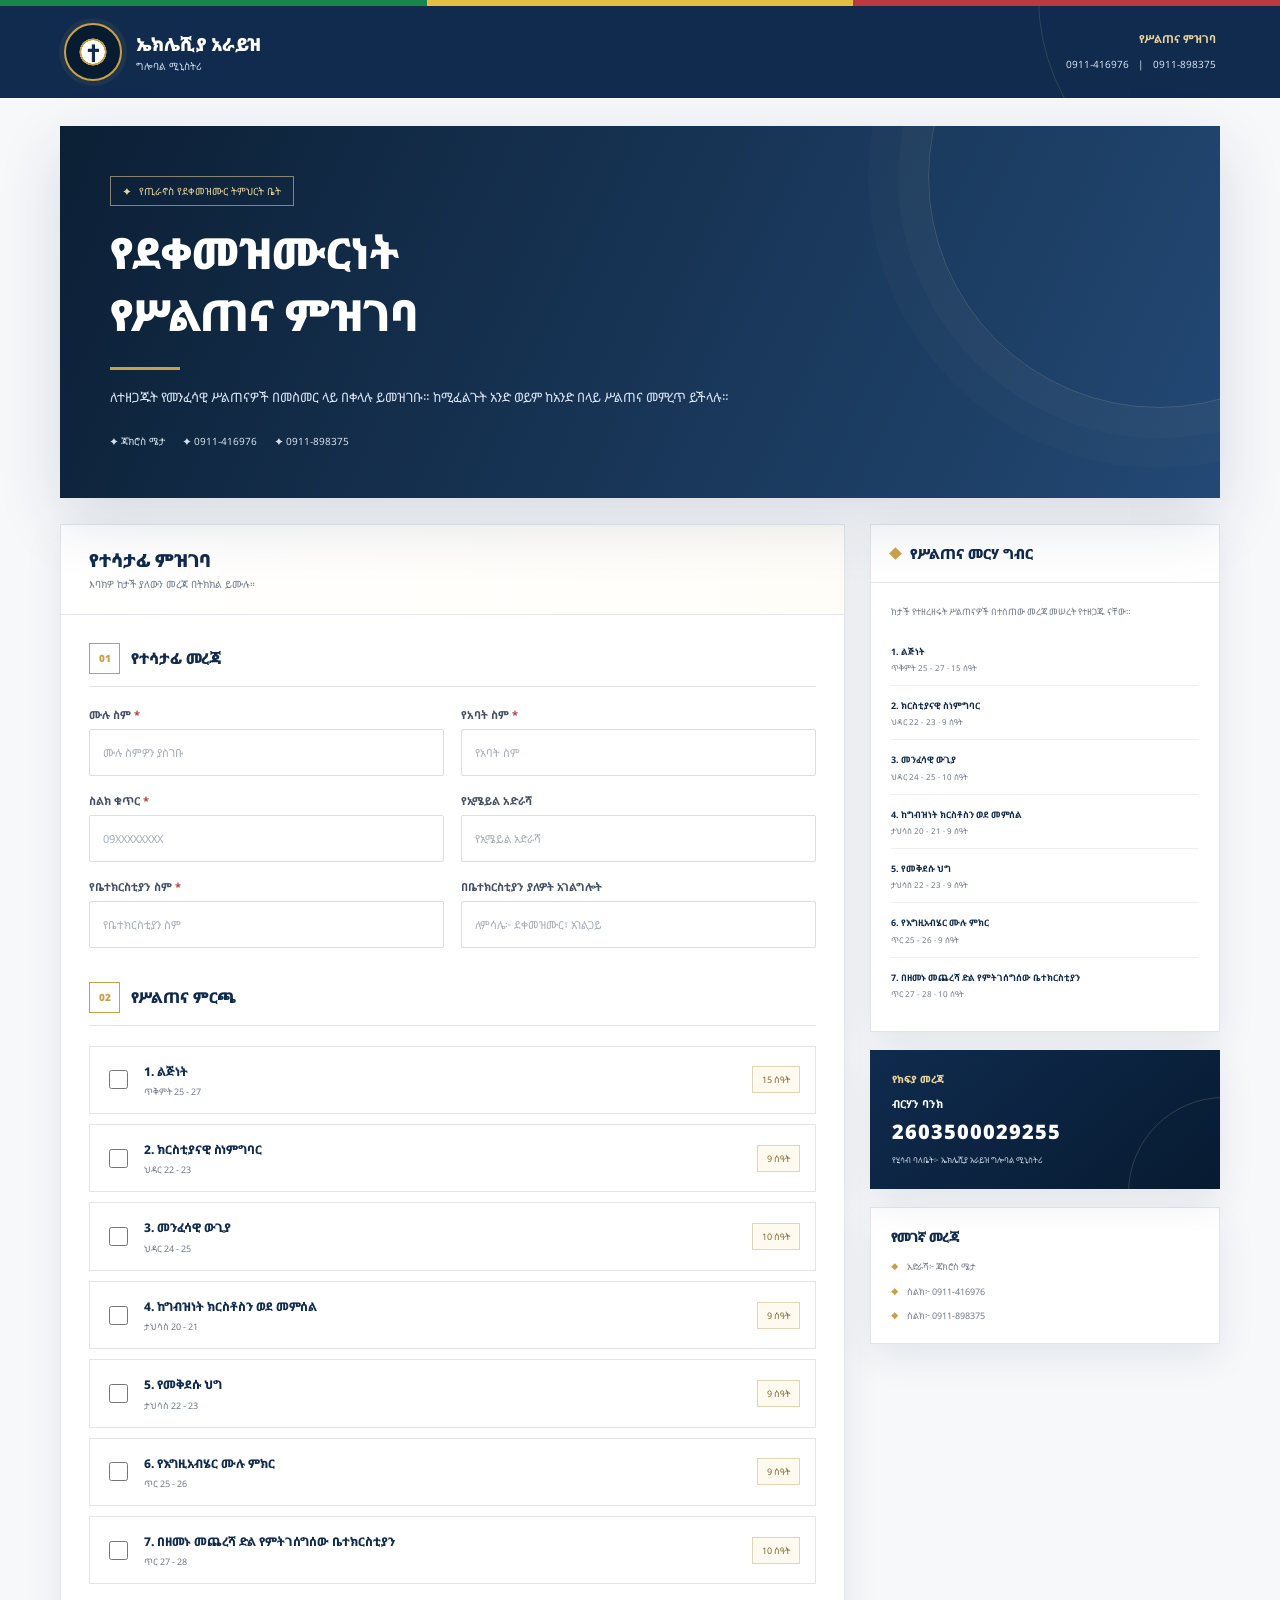
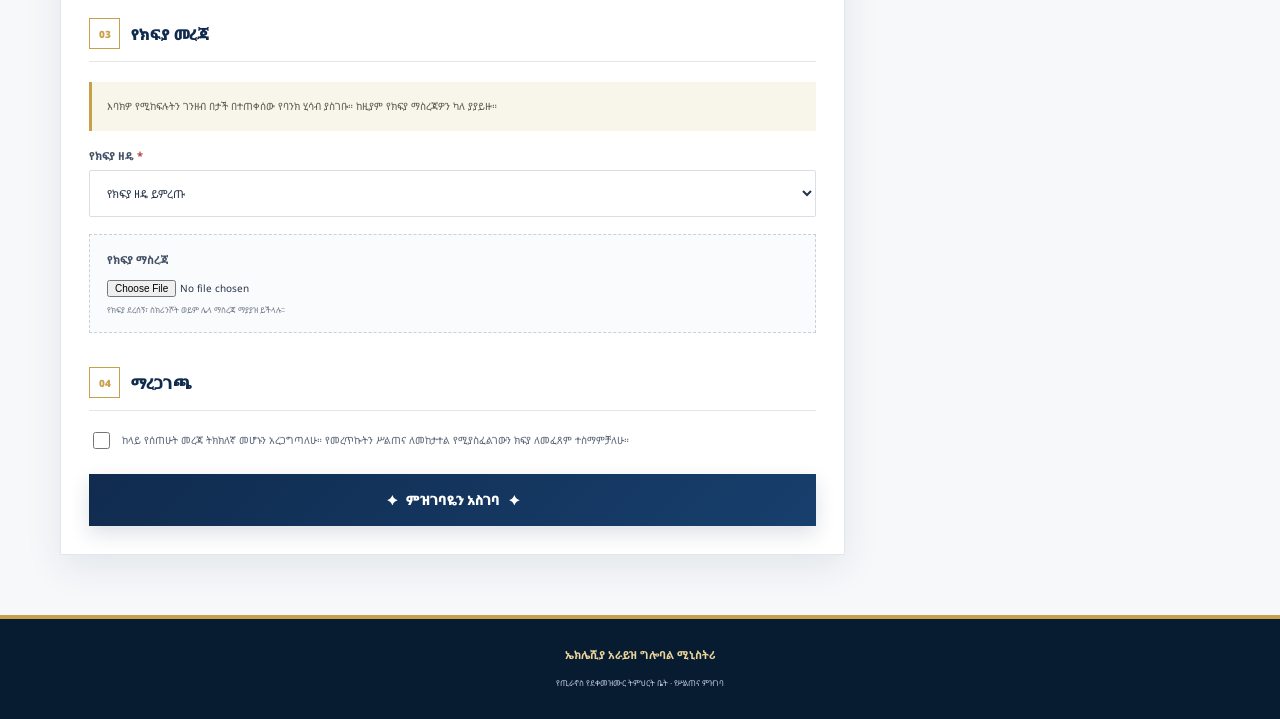
==== commit 0323c85c: "Change greeting from 'Hello' to 'Goodbye'" ====
--- a/index.html
+++ b/index.html
@@ -1,1340 +1,1436 @@
 <!DOCTYPE html>
-<html lang="am">
+<html lang="am" dir="ltr">
 <head>
-<meta charset="UTF-8">
-<meta name="viewport" content="width=device-width, initial-scale=1.0">
-
-<title>የሥልጠና ምዝገባ | ኤክሌሺያ አራይዝ ግሎባል ሚኒስትሪ</title>
-
-<link rel="preconnect" href="https://fonts.googleapis.com">
-<link rel="preconnect" href="https://fonts.gstatic.com" crossorigin>
-<link href="https://fonts.googleapis.com/css2?family=Noto+Sans+Ethiopic:wght@400;500;600;700;800;900&display=swap" rel="stylesheet">
-
-<style>
-
-/* =========================================================
-   ROOT
-========================================================= */
-
-:root {
-    --navy: #102d52;
-    --navy-dark: #071b33;
-    --navy-light: #1b4674;
-
-    --gold: #c89b3c;
-    --gold-light: #e6ca83;
-
-    --green: #198754;
-    --red: #b43b3b;
-
-    --cream: #faf8f2;
-    --white: #ffffff;
-
-    --text: #202b3a;
-    --muted: #707b8c;
-
-    --border: #e1e5eb;
-    --soft: #f5f7fa;
-
-    --shadow:
-        0 12px 35px rgba(16,45,82,.08);
-}
-
-* {
-    box-sizing: border-box;
-}
-
-html {
-    scroll-behavior: smooth;
-}
-
-body {
-    margin: 0;
-
-    background:
-        linear-gradient(
-            rgba(250,248,242,.96),
-            rgba(250,248,242,.96)
-        ),
-        repeating-linear-gradient(
-            45deg,
-            transparent,
-            transparent 20px,
-            rgba(16,45,82,.025) 20px,
-            rgba(16,45,82,.025) 21px
-        );
-
-    color: var(--text);
-
-    font-family:
-        "Noto Sans Ethiopic",
-        "Abyssinica SIL",
-        Arial,
-        sans-serif;
-}
-
-
-/* =========================================================
-   ETHIOPIAN INSPIRED STRIP
-========================================================= */
-
-.top-strip {
-    height: 7px;
-
-    background:
-        linear-gradient(
-            90deg,
-            #198754 0%,
-            #198754 33.33%,
-            #f1c84b 33.33%,
-            #f1c84b 66.66%,
-            #c53d3d 66.66%,
-            #c53d3d 100%
-        );
-}
-
-
-/* =========================================================
-   HEADER
-========================================================= */
-
-.header {
-    background: var(--navy);
-
-    color: white;
-
-    position: relative;
-
-    overflow: hidden;
-}
-
-.header::before {
-    content: "";
-
-    position: absolute;
-
-    width: 260px;
-    height: 260px;
-
-    right: -100px;
-    top: -140px;
-
-    border:
-        1px solid rgba(230,202,131,.2);
-
-    transform: rotate(45deg);
-}
-
-.header::after {
-    content: "";
-
-    position: absolute;
-
-    width: 150px;
-    height: 150px;
-
-    right: 70px;
-    top: -90px;
-
-    border:
-        1px solid rgba(230,202,131,.12);
-
-    transform: rotate(45deg);
-}
-
-.header-inner {
-    max-width: 1180px;
-
-    min-height: 96px;
-
-    margin: auto;
-
-    padding: 15px 25px;
-
-    display: flex;
-
-    align-items: center;
-
-    justify-content: space-between;
-
-    position: relative;
-
-    z-index: 2;
-}
-
-
-/* =========================================================
-   BRAND
-========================================================= */
-
-.brand {
-    display: flex;
-
-    align-items: center;
-
-    gap: 15px;
-}
-
-.logo {
-    width: 62px;
-    height: 62px;
-
-    border-radius: 50%;
-
-    border:
-        3px solid var(--gold);
-
-    background:
-        radial-gradient(
-            circle,
-            white 0 35%,
-            var(--gold) 36% 41%,
-            var(--navy-dark) 42%
-        );
-
-    display: grid;
-
-    place-items: center;
-
-    color: var(--navy);
-
-    font-size: 25px;
-
-    font-weight: 900;
-
-    box-shadow:
-        0 0 0 5px rgba(200,155,60,.12);
-}
-
-.brand-text strong {
-    display: block;
-
-    font-size: 17px;
-
-    font-weight: 800;
-}
-
-.brand-text span {
-    display: block;
-
-    margin-top: 4px;
-
-    color: #d6e0ee;
-
-    font-size: 11px;
-}
-
-.header-contact {
-    text-align: right;
-
-    font-size: 11px;
-
-    color: #d8e2ef;
-}
-
-.header-contact strong {
-    display: block;
-
-    color: var(--gold-light);
-
-    margin-bottom: 4px;
-}
-
-
-/* =========================================================
-   HERO
-========================================================= */
-
-.hero {
-    max-width: 1180px;
-
-    margin: 30px auto 22px;
-
-    padding: 44px 46px;
-
-    border-radius: 4px;
-
-    color: white;
-
-    background:
-        linear-gradient(
-            135deg,
-            rgba(16,45,82,.99),
-            rgba(28,72,119,.98)
-        );
-
-    box-shadow:
-        0 18px 45px rgba(16,45,82,.16);
-
-    position: relative;
-
-    overflow: hidden;
-}
-
-.hero::before {
-    content: "";
-
-    position: absolute;
-
-    width: 300px;
-    height: 300px;
-
-    right: -110px;
-    top: -150px;
-
-    border:
-        1px solid rgba(230,202,131,.25);
-
-    transform: rotate(45deg);
-}
-
-.hero::after {
-    content: "";
-
-    position: absolute;
-
-    width: 180px;
-    height: 180px;
-
-    right: 60px;
-    bottom: -130px;
-
-    border:
-        1px solid rgba(230,202,131,.15);
-
-    transform: rotate(45deg);
-}
-
-.hero-content {
-    max-width: 760px;
-
-    position: relative;
-
-    z-index: 2;
-}
-
-.hero-label {
-    display: inline-block;
-
-    color: var(--gold-light);
-
-    font-size: 11px;
-
-    border-bottom:
-        1px solid var(--gold);
-
-    padding-bottom: 6px;
-
-    margin-bottom: 12px;
-}
-
-.hero h1 {
-    margin: 0;
-
-    font-size: 36px;
-
-    line-height: 1.45;
-
-    font-weight: 900;
-}
-
-.hero p {
-    margin: 13px 0 0;
-
-    color: #dce6f5;
-
-    font-size: 13px;
-
-    line-height: 1.9;
-}
-
-
-/* =========================================================
-   DIVIDER
-========================================================= */
-
-.gold-divider {
-    max-width: 1180px;
-
-    margin: 0 auto 22px;
-
-    display: flex;
-
-    align-items: center;
-
-    gap: 10px;
-}
-
-.gold-divider::before,
-.gold-divider::after {
-    content: "";
-
-    height: 1px;
-
-    background: var(--gold);
-
-    flex: 1;
-}
-
-.gold-divider span {
-    width: 9px;
-    height: 9px;
-
-    background: var(--gold);
-
-    transform: rotate(45deg);
-}
-
-
-/* =========================================================
-   MAIN LAYOUT
-========================================================= */
-
-.main {
-    max-width: 1180px;
-
-    margin: auto;
-
-    padding-bottom: 60px;
-
-    display: grid;
-
-    grid-template-columns:
-        minmax(0,1fr)
-        340px;
-
-    gap: 25px;
-}
-
-
-/* =========================================================
-   CARDS
-========================================================= */
-
-.form-card,
-.info-card {
-    background: var(--white);
-
-    border:
-        1px solid var(--border);
-
-    box-shadow: var(--shadow);
-}
-
-.form-card {
-    padding: 32px;
-}
-
-.info-card {
-    height: max-content;
-
-    padding: 25px;
-
-    position: sticky;
-
-    top: 20px;
-}
-
-
-/* =========================================================
-   SECTION
-========================================================= */
-
-.section {
-    margin-bottom: 36px;
-}
-
-.section-title {
-    display: flex;
-
-    align-items: center;
-
-    gap: 12px;
-
-    margin-bottom: 20px;
-
-    padding-bottom: 13px;
-
-    border-bottom:
-        1px solid var(--border);
-}
-
-.section-number {
-    width: 32px;
-    height: 32px;
-
-    display: grid;
-
-    place-items: center;
-
-    border:
-        1px solid var(--gold);
-
-    color: var(--gold);
-
-    font-size: 11px;
-
-    font-weight: 900;
-}
-
-.section-title h2 {
-    margin: 0;
-
-    color: var(--navy);
-
-    font-size: 17px;
-
-    font-weight: 800;
-}
-
-.section-description {
-    margin-left: auto;
-
-    color: var(--muted);
-
-    font-size: 10px;
-}
-
-
-/* =========================================================
-   FORM
-========================================================= */
-
-.form-grid {
-    display: grid;
-
-    grid-template-columns:
-        1fr 1fr;
-
-    gap: 18px;
-}
-
-.form-group label {
-    display: block;
-
-    margin-bottom: 7px;
-
-    color: #465267;
-
-    font-size: 12px;
-
-    font-weight: 700;
-}
-
-.required {
-    color: var(--red);
-}
-
-input,
-select {
-    width: 100%;
-
-    padding: 13px 14px;
-
-    border:
-        1px solid #d8dde5;
-
-    border-radius: 2px;
-
-    outline: none;
-
-    background: white;
-
-    color: var(--text);
-
-    font-family: inherit;
-
-    font-size: 12px;
-
-    transition: .2s;
-}
-
-input:focus,
-select:focus {
-    border-color: var(--gold);
-
-    box-shadow:
-        0 0 0 3px rgba(200,155,60,.1);
-}
-
-input::placeholder {
-    color: #a0a7b2;
-}
-
-
-/* =========================================================
-   TRAINING CARDS
-========================================================= */
-
-.training-list {
-    display: grid;
-
-    gap: 11px;
-}
-
-.training {
-    display: flex;
-
-    align-items: center;
-
-    gap: 13px;
-
-    padding: 16px;
-
-    border:
-        1px solid var(--border);
-
-    cursor: pointer;
-
-    background: white;
-
-    transition: .2s;
-}
-
-.training:hover {
-    border-color: var(--gold);
-
-    background: #fffdf8;
-}
-
-.training.selected {
-    border-color: var(--gold);
-
-    background: #fffaf0;
-
-    box-shadow:
-        inset 4px 0 0 var(--gold);
-}
-
-.training input {
-    width: 18px;
-    height: 18px;
-
-    margin: 0;
-
-    accent-color: var(--navy);
-}
-
-.training-info {
-    flex: 1;
-}
-
-.training-name {
-    color: var(--navy);
-
-    font-size: 13px;
-
-    font-weight: 800;
-
-    line-height: 1.7;
-}
-
-.training-date {
-    color: var(--muted);
-
-    font-size: 10px;
-
-    margin-top: 3px;
-}
-
-.training-hours {
-    padding: 6px 9px;
-
-    color: #806522;
-
-    background: #fffaf0;
-
-    border:
-        1px solid #e1d3ad;
-
-    font-size: 10px;
-
-    white-space: nowrap;
-}
-
-
-/* =========================================================
-   SELECTED COST SUMMARY
-========================================================= */
-
-.selected-summary {
-    display: none;
-
-    margin-top: 18px;
-
-    border:
-        1px solid var(--gold);
-
-    background: #fffdf7;
-}
-
-.selected-summary.active {
-    display: block;
-}
-
-.selected-summary-header {
-    padding: 15px 17px;
-
-    color: white;
-
-    background: var(--navy);
-
-    font-size: 13px;
-
-    font-weight: 800;
-}
-
-.selected-items {
-    padding: 0 17px;
-}
-
-.selected-item {
-    padding: 15px 0;
-
-    border-bottom:
-        1px solid #ece8dc;
-}
-
-.selected-item:last-child {
-    border-bottom: 0;
-}
-
-.selected-item-name {
-    color: var(--navy);
-
-    font-size: 12px;
-
-    font-weight: 800;
-
-    line-height: 1.7;
-}
-
-.selected-item-date {
-    color: var(--muted);
-
-    font-size: 9px;
-
-    margin: 3px 0 9px;
-}
-
-.cost-row {
-    display: flex;
-
-    justify-content: space-between;
-
-    align-items: center;
-
-    color: #596477;
-
-    font-size: 10px;
-
-    margin-top: 5px;
-}
-
-.cost-row strong {
-    color: var(--text);
-
-    font-size: 11px;
-}
-
-.selected-total {
-    padding: 17px;
-
-    background: #f4f0e4;
-
-    border-top:
-        1px solid #ded4b9;
-}
-
-.total-row {
-    display: flex;
-
-    justify-content: space-between;
-
-    align-items: center;
-}
-
-.total-label {
-    color: var(--navy);
-
-    font-size: 13px;
-
-    font-weight: 800;
-}
-
-.total-amount {
-    color: var(--navy);
-
-    font-size: 23px;
-
-    font-weight: 900;
-}
-
-.total-note {
-    margin-top: 4px;
-
-    color: var(--muted);
-
-    font-size: 9px;
-}
-
-
-/* =========================================================
-   PAYMENT NOTE
-========================================================= */
-
-.payment-note {
-    margin-bottom: 18px;
-
-    padding: 14px;
-
-    border-left:
-        3px solid var(--gold);
-
-    background: #f8f5eb;
-
-    color: #5c5749;
-
-    font-size: 11px;
-
-    line-height: 1.8;
-}
-
-
-/* =========================================================
-   UPLOAD
-========================================================= */
-
-.upload {
-    margin-top: 18px;
-
-    padding: 18px;
-
-    border:
-        1px dashed #c8ced8;
-
-    background: #fafbfc;
-}
-
-.upload-label {
-    display: block;
-
-    margin-bottom: 8px;
-
-    color: #465267;
-
-    font-size: 12px;
-
-    font-weight: 700;
-}
-
-.upload input {
-    border: 0;
-
-    padding: 0;
-
-    margin: 5px 0;
-}
-
-.upload-help {
-    color: var(--muted);
-
-    font-size: 10px;
-}
-
-
-/* =========================================================
-   AGREEMENT
-========================================================= */
-
-.agreement {
-    display: flex;
-
-    align-items: flex-start;
-
-    gap: 10px;
-
-    margin: 25px 0;
-
-    color: #566173;
-
-    font-size: 11px;
-
-    line-height: 1.8;
-}
-
-.agreement input {
-    width: 17px;
-    height: 17px;
-
-    margin-top: 2px;
-
-    accent-color: var(--navy);
-}
-
-
-/* =========================================================
-   BUTTON
-========================================================= */
-
-.submit {
-    width: 100%;
-
-    padding: 16px;
-
-    border: 0;
-
-    background: var(--navy);
-
-    color: white;
-
-    font-family: inherit;
-
-    font-size: 14px;
-
-    font-weight: 800;
-
-    cursor: pointer;
-
-    transition: .2s;
-}
-
-.submit:hover {
-    background: var(--navy-dark);
-
-    transform: translateY(-1px);
-}
-
-
-/* =========================================================
-   SIDEBAR
-========================================================= */
-
-.info-heading {
-    display: flex;
-
-    align-items: center;
-
-    gap: 10px;
-
-    margin-bottom: 15px;
-
-    padding-bottom: 13px;
-
-    border-bottom:
-        1px solid var(--border);
-}
-
-.info-mark {
-    width: 8px;
-    height: 8px;
-
-    background: var(--gold);
-
-    transform: rotate(45deg);
-}
-
-.info-heading h3 {
-    margin: 0;
-
-    color: var(--navy);
-
-    font-size: 16px;
-}
-
-.info-description {
-    margin-bottom: 18px;
-
-    color: var(--muted);
-
-    font-size: 11px;
-
-    line-height: 1.8;
-}
-
-
-/* =========================================================
-   TRAINING SUMMARY SIDEBAR
-========================================================= */
-
-.sidebar-training {
-    padding: 11px 0;
-
-    border-bottom:
-        1px solid #edf0f3;
-}
-
-.sidebar-training strong {
-    display: block;
-
-    color: var(--navy);
-
-    font-size: 10px;
-
-    line-height: 1.7;
-}
-
-.sidebar-training span {
-    display: block;
-
-    margin-top: 3px;
-
-    color: var(--muted);
-
-    font-size: 8px;
-}
-
-
-/* =========================================================
-   BANK
-========================================================= */
-
-.bank-box {
-    margin-top: 22px;
-
-    padding: 18px;
-
-    color: white;
-
-    background: var(--navy);
-
-    position: relative;
-
-    overflow: hidden;
-}
-
-.bank-box::after {
-    content: "✦";
-
-    position: absolute;
-
-    right: 15px;
-    top: 8px;
-
-    color: var(--gold);
-
-    opacity: .5;
-
-    font-size: 26px;
-}
-
-.bank-title {
-    color: var(--gold-light);
-
-    font-size: 11px;
-
-    font-weight: 800;
-}
-
-.bank-name {
-    margin-top: 8px;
-
-    font-size: 11px;
-}
-
-.account {
-    margin-top: 4px;
-
-    font-size: 19px;
-
-    font-weight: 900;
-
-    letter-spacing: 1px;
-}
-
-.bank-owner {
-    margin-top: 6px;
-
-    color: #cfd9e8;
-
-    font-size: 9px;
-
-    line-height: 1.7;
-}
-
-
-/* =========================================================
-   CONTACT
-========================================================= */
-
-.contact-box {
-    margin-top: 15px;
-
-    padding: 15px;
-
-    border:
-        1px solid var(--border);
-}
-
-.contact-title {
-    margin-bottom: 7px;
-
-    color: var(--navy);
-
-    font-size: 11px;
-
-    font-weight: 800;
-}
-
-.contact-line {
-    color: var(--muted);
-
-    font-size: 10px;
-
-    line-height: 1.9;
-}
-
-
-/* =========================================================
-   FOOTER
-========================================================= */
-
-.footer {
-    padding: 27px 15px;
-
-    border-top:
-        3px solid var(--gold);
-
-    background: var(--navy-dark);
-
-    color: #bdc9da;
-
-    text-align: center;
-
-    font-size: 10px;
-}
-
-.footer strong {
-    display: block;
-
-    margin-bottom: 5px;
-
-    color: var(--gold-light);
-}
-
-
-/* =========================================================
-   SUCCESS MODAL
-========================================================= */
-
-.modal {
-    position: fixed;
-
-    inset: 0;
-
-    z-index: 1000;
-
-    display: grid;
-
-    place-items: center;
-
-    padding: 20px;
-
-    background:
-        rgba(4,15,29,.76);
-}
-
-.hidden {
-    display: none;
-}
-
-.modal-box {
-    width: 100%;
-
-    max-width: 470px;
-
-    padding: 35px;
-
-    border-top:
-        5px solid var(--gold);
-
-    background: white;
-
-    text-align: center;
-
-    box-shadow:
-        0 30px 80px rgba(0,0,0,.35);
-}
-
-.success-symbol {
-    width: 62px;
-    height: 62px;
-
-    margin: auto;
-
-    border-radius: 50%;
-
-    display: grid;
-
-    place-items: center;
-
-    background: #e8f5ee;
-
-    color: var(--green);
-
-    font-size: 30px;
-
-    font-weight: 900;
-}
-
-.modal-box h2 {
-    margin: 17px 0 5px;
-
-    color: var(--navy);
-
-    font-size: 20px;
-}
-
-.modal-box p {
-    color: var(--muted);
-
-    font-size: 11px;
-
-    line-height: 1.8;
-}
-
-.registration-number {
-    display: block;
-
-    margin: 15px 0;
-
-    color: var(--navy);
-
-    font-size: 25px;
-
-    font-weight: 900;
-
-    letter-spacing: 2px;
-}
-
-.modal-total {
-    margin: 15px 0;
-
-    padding: 13px;
-
-    background: #f7f4eb;
-
-    border:
-        1px solid #e5dcc5;
-}
-
-.modal-total span {
-    display: block;
-
-    color: var(--muted);
-
-    font-size: 10px;
-}
-
-.modal-total strong {
-    display: block;
-
-    margin-top: 3px;
-
-    color: var(--navy);
-
-    font-size: 20px;
-}
-
-.close-button {
-    margin-top: 8px;
-
-    padding: 11px 30px;
-
-    border: 0;
-
-    background: var(--navy);
-
-    color: white;
-
-    font-family: inherit;
-
-    cursor: pointer;
-}
-
-
-/* =========================================================
-   MOBILE
-========================================================= */
-
-@media (max-width: 850px) {
-
-    .header-inner {
-        padding: 14px 18px;
-    }
-
-    .header-contact {
-        display: none;
-    }
-
-    .brand-text strong {
-        font-size: 14px;
-    }
-
-    .hero {
-        margin: 20px 14px;
-
-        padding: 30px 25px;
-    }
-
-    .hero h1 {
-        font-size: 27px;
-    }
-
-    .gold-divider {
-        margin-left: 14px;
-        margin-right: 14px;
-    }
-
-    .main {
-        grid-template-columns: 1fr;
-
-        padding:
-            0 14px 45px;
-    }
-
-    .info-card {
-        position: static;
-    }
-
-    .form-card {
-        padding: 22px 18px;
-    }
-
-    .form-grid {
-        grid-template-columns: 1fr;
-    }
-
-    .section-description {
-        display: none;
-    }
-
-    .training-hours {
-        display: none;
-    }
-
-    .total-amount {
-        font-size: 20px;
-    }
-}
-
-</style>
+    <meta charset="UTF-8">
+    <meta name="viewport" content="width=device-width, initial-scale=1.0">
+
+    <title>የሥልጠና ምዝገባ | ኤክሌሺያ አራይዝ ግሎባል ሚኒስትሪ</title>
+
+    <meta
+        name="description"
+        content="የጢራኖስ የደቀመዝሙር ትምህርት ቤት የሥልጠና ምዝገባ"
+    >
+
+    <link rel="preconnect" href="https://fonts.googleapis.com">
+    <link rel="preconnect" href="https://fonts.gstatic.com" crossorigin>
+
+    <link
+        href="https://fonts.googleapis.com/css2?family=Noto+Sans+Ethiopic:wght@400;500;600;700;800;900&display=swap"
+        rel="stylesheet"
+    >
+
+    <style>
+
+        /* =========================================================
+           መሠረታዊ ቅንብር
+        ========================================================= */
+
+        :root {
+            --navy: #102b4e;
+            --navy-dark: #071b31;
+            --navy-light: #173f6d;
+
+            --gold: #c9a04a;
+            --gold-light: #ead49b;
+
+            --green: #198754;
+            --red: #b63c42;
+
+            --cream: #f8f6ef;
+            --white: #ffffff;
+
+            --text: #263447;
+            --muted: #707b8c;
+
+            --border: #e2e6eb;
+
+            --shadow:
+                0 12px 35px rgba(16, 43, 78, 0.09);
+
+            --shadow-large:
+                0 22px 60px rgba(16, 43, 78, 0.14);
+        }
+
+        * {
+            box-sizing: border-box;
+        }
+
+        html {
+            scroll-behavior: smooth;
+        }
+
+        body {
+            margin: 0;
+            background: #f7f8fa;
+            color: var(--text);
+
+            font-family:
+                "Noto Sans Ethiopic",
+                "Abyssinica SIL",
+                sans-serif;
+        }
+
+        button,
+        input,
+        select {
+            font-family: inherit;
+        }
+
+
+        /* =========================================================
+           የኢትዮጵያ ቀለም መስመር
+        ========================================================= */
+
+        .ethiopian-line {
+            height: 6px;
+
+            background:
+                linear-gradient(
+                    90deg,
+                    #18864b 0%,
+                    #18864b 33.33%,
+                    #e5bf43 33.33%,
+                    #e5bf43 66.66%,
+                    #bd3940 66.66%,
+                    #bd3940 100%
+                );
+        }
+
+
+        /* =========================================================
+           ራስጌ
+        ========================================================= */
+
+        .header {
+            background: var(--navy);
+            color: white;
+
+            position: relative;
+            overflow: hidden;
+        }
+
+        .header::after {
+            content: "";
+            position: absolute;
+
+            width: 420px;
+            height: 420px;
+
+            right: -180px;
+            top: -220px;
+
+            border-radius: 50%;
+
+            border: 1px solid rgba(234, 212, 155, 0.15);
+        }
+
+        .header-inner {
+            max-width: 1200px;
+
+            margin: auto;
+
+            min-height: 92px;
+
+            padding: 15px 24px;
+
+            display: flex;
+            align-items: center;
+            justify-content: space-between;
+
+            gap: 20px;
+
+            position: relative;
+            z-index: 2;
+        }
+
+
+        /* =========================================================
+           ሎጎ
+        ========================================================= */
+
+        .brand {
+            display: flex;
+            align-items: center;
+            gap: 14px;
+        }
+
+        .church-symbol {
+            width: 58px;
+            height: 58px;
+
+            border-radius: 50%;
+
+            border: 2px solid var(--gold);
+
+            background:
+                radial-gradient(
+                    circle,
+                    #fff 0 30%,
+                    var(--gold) 31% 35%,
+                    var(--navy-dark) 36%
+                );
+
+            display: flex;
+            align-items: center;
+            justify-content: center;
+
+            color: var(--navy);
+            font-size: 24px;
+            font-weight: 900;
+
+            box-shadow:
+                0 0 0 5px rgba(201, 160, 74, 0.08);
+        }
+
+        .brand-text h1 {
+            margin: 0;
+
+            color: white;
+
+            font-size: 18px;
+            font-weight: 900;
+        }
+
+        .brand-text p {
+            margin: 3px 0 0;
+
+            color: #cdd9e7;
+
+            font-size: 10px;
+        }
+
+        .header-contact {
+            text-align: right;
+        }
+
+        .header-contact strong {
+            display: block;
+
+            color: var(--gold-light);
+
+            font-size: 11px;
+
+            margin-bottom: 5px;
+        }
+
+        .header-contact span {
+            color: #d7e0ec;
+
+            font-size: 10px;
+        }
+
+
+        /* =========================================================
+           ዋና መግቢያ
+        ========================================================= */
+
+        .hero {
+            max-width: 1200px;
+
+            margin: 28px auto 0;
+
+            padding: 0 20px;
+        }
+
+        .hero-card {
+            min-height: 330px;
+
+            padding: 50px;
+
+            position: relative;
+
+            overflow: hidden;
+
+            display: flex;
+            align-items: center;
+
+            background:
+                linear-gradient(
+                    115deg,
+                    rgba(7, 27, 49, 0.98),
+                    rgba(23, 63, 109, 0.95)
+                );
+
+            color: white;
+
+            box-shadow: var(--shadow-large);
+        }
+
+        .hero-card::before {
+            content: "";
+
+            position: absolute;
+
+            width: 460px;
+            height: 460px;
+
+            right: -170px;
+            top: -180px;
+
+            border-radius: 50%;
+
+            border: 1px solid rgba(234, 212, 155, 0.18);
+
+            box-shadow:
+                0 0 0 30px rgba(234, 212, 155, 0.025),
+                0 0 0 60px rgba(234, 212, 155, 0.02);
+        }
+
+        .hero-content {
+            max-width: 760px;
+
+            position: relative;
+            z-index: 2;
+        }
+
+        .hero-badge {
+            display: inline-flex;
+
+            align-items: center;
+
+            gap: 8px;
+
+            padding: 7px 12px;
+
+            border:
+                1px solid rgba(234, 212, 155, 0.55);
+
+            color: var(--gold-light);
+
+            font-size: 10px;
+
+            margin-bottom: 16px;
+        }
+
+        .hero-badge::before {
+            content: "✦";
+        }
+
+        .hero h2 {
+            margin: 0;
+
+            font-size: clamp(28px, 5vw, 43px);
+
+            line-height: 1.45;
+
+            font-weight: 900;
+        }
+
+        .hero-description {
+            margin: 14px 0 0;
+
+            color: #dce6f3;
+
+            font-size: 13px;
+
+            line-height: 2;
+        }
+
+        .hero-address {
+            display: flex;
+
+            flex-wrap: wrap;
+
+            gap: 18px;
+
+            margin-top: 24px;
+
+            color: #d5e0ed;
+
+            font-size: 10px;
+        }
+
+        .hero-address span {
+            display: flex;
+
+            align-items: center;
+
+            gap: 6px;
+        }
+
+        .gold-divider {
+            width: 70px;
+            height: 3px;
+
+            margin-top: 20px;
+
+            background: var(--gold);
+        }
+
+
+        /* =========================================================
+           ዋና ክፍል
+        ========================================================= */
+
+        .main {
+            max-width: 1200px;
+
+            margin: 26px auto 60px;
+
+            padding: 0 20px;
+
+            display: grid;
+
+            grid-template-columns:
+                minmax(0, 1fr)
+                350px;
+
+            gap: 25px;
+        }
+
+
+        /* =========================================================
+           የምዝገባ ሳጥን
+        ========================================================= */
+
+        .registration-card {
+            background: white;
+
+            border:
+                1px solid var(--border);
+
+            box-shadow: var(--shadow);
+        }
+
+        .card-header {
+            padding: 23px 28px;
+
+            border-bottom:
+                1px solid var(--border);
+
+            background:
+                linear-gradient(
+                    90deg,
+                    #fff,
+                    #fffdf8
+                );
+        }
+
+        .card-header h3 {
+            margin: 0;
+
+            color: var(--navy);
+
+            font-size: 18px;
+
+            font-weight: 900;
+        }
+
+        .card-header p {
+            margin: 5px 0 0;
+
+            color: var(--muted);
+
+            font-size: 10px;
+        }
+
+        .form-body {
+            padding: 28px;
+        }
+
+
+        /* =========================================================
+           የፎርም ክፍሎች
+        ========================================================= */
+
+        .section {
+            margin-bottom: 34px;
+        }
+
+        .section:last-child {
+            margin-bottom: 0;
+        }
+
+        .section-title {
+            display: flex;
+            align-items: center;
+
+            gap: 11px;
+
+            margin-bottom: 20px;
+
+            padding-bottom: 12px;
+
+            border-bottom:
+                1px solid var(--border);
+        }
+
+        .section-number {
+            width: 31px;
+            height: 31px;
+
+            flex: 0 0 31px;
+
+            display: flex;
+            align-items: center;
+            justify-content: center;
+
+            color: var(--gold);
+
+            border:
+                1px solid var(--gold);
+
+            font-size: 10px;
+            font-weight: 900;
+        }
+
+        .section-title h4 {
+            margin: 0;
+
+            color: var(--navy);
+
+            font-size: 15px;
+
+            font-weight: 900;
+        }
+
+        .form-grid {
+            display: grid;
+
+            grid-template-columns:
+                1fr 1fr;
+
+            gap: 17px;
+        }
+
+        .field label {
+            display: block;
+
+            margin-bottom: 7px;
+
+            color: #435065;
+
+            font-size: 11px;
+
+            font-weight: 700;
+        }
+
+        .required {
+            color: var(--red);
+        }
+
+        .field input,
+        .field select {
+            width: 100%;
+
+            height: 47px;
+
+            padding: 0 13px;
+
+            border:
+                1px solid #d9dfe7;
+
+            border-radius: 2px;
+
+            outline: none;
+
+            background: white;
+
+            color: var(--text);
+
+            font-size: 11px;
+
+            transition: 0.2s;
+        }
+
+        .field input:focus,
+        .field select:focus {
+            border-color: var(--gold);
+
+            box-shadow:
+                0 0 0 3px rgba(201, 160, 74, 0.10);
+        }
+
+        .field input::placeholder {
+            color: #a5adba;
+        }
+
+
+        /* =========================================================
+           የሥልጠና ካርዶች
+        ========================================================= */
+
+        .training-list {
+            display: grid;
+
+            gap: 10px;
+        }
+
+        .training-card {
+            position: relative;
+
+            display: flex;
+            align-items: center;
+
+            gap: 13px;
+
+            padding: 15px;
+
+            border:
+                1px solid var(--border);
+
+            background: white;
+
+            cursor: pointer;
+
+            transition: 0.2s;
+        }
+
+        .training-card:hover {
+            border-color: var(--gold);
+
+            background: #fffdf8;
+
+            transform: translateY(-1px);
+        }
+
+        .training-card.selected {
+            border-color: var(--gold);
+
+            background: #fffaf0;
+
+            box-shadow:
+                inset 4px 0 0 var(--gold);
+        }
+
+        .training-check {
+            width: 19px;
+            height: 19px;
+
+            flex: 0 0 19px;
+
+            accent-color: var(--navy);
+        }
+
+        .training-info {
+            flex: 1;
+            min-width: 0;
+        }
+
+        .training-name {
+            color: var(--navy);
+
+            font-size: 12px;
+
+            line-height: 1.7;
+
+            font-weight: 800;
+        }
+
+        .training-date {
+            margin-top: 3px;
+
+            color: var(--muted);
+
+            font-size: 9px;
+        }
+
+        .training-hours {
+            padding: 6px 9px;
+
+            white-space: nowrap;
+
+            border:
+                1px solid #e2d5b5;
+
+            background: #fffaf0;
+
+            color: #816a2f;
+
+            font-size: 9px;
+        }
+
+
+        /* =========================================================
+           የክፍያ ማጠቃለያ
+        ========================================================= */
+
+        .summary {
+            display: none;
+
+            margin-top: 17px;
+
+            border:
+                1px solid var(--gold);
+
+            background: #fffdf8;
+        }
+
+        .summary.active {
+            display: block;
+        }
+
+        .summary-title {
+            padding: 14px 17px;
+
+            background: var(--navy);
+
+            color: white;
+
+            font-size: 12px;
+
+            font-weight: 800;
+        }
+
+        .selected-list {
+            padding: 0 17px;
+        }
+
+        .selected-item {
+            padding: 14px 0;
+
+            border-bottom:
+                1px solid #ece8dc;
+        }
+
+        .selected-item:last-child {
+            border-bottom: 0;
+        }
+
+        .selected-name {
+            color: var(--navy);
+
+            font-size: 11px;
+
+            font-weight: 800;
+
+            line-height: 1.7;
+        }
+
+        .selected-date {
+            margin-top: 3px;
+
+            color: var(--muted);
+
+            font-size: 8px;
+        }
+
+        .fee-row {
+            display: flex;
+
+            justify-content: space-between;
+
+            margin-top: 7px;
+
+            color: #667183;
+
+            font-size: 9px;
+        }
+
+        .fee-row strong {
+            color: var(--text);
+
+            font-size: 10px;
+        }
+
+        .total-box {
+            padding: 17px;
+
+            background: #f3efe3;
+
+            border-top:
+                1px solid #ddd2b5;
+        }
+
+        .total-row {
+            display: flex;
+
+            align-items: center;
+
+            justify-content: space-between;
+        }
+
+        .total-label {
+            color: var(--navy);
+
+            font-size: 12px;
+
+            font-weight: 900;
+        }
+
+        .total-value {
+            color: var(--navy);
+
+            font-size: 22px;
+
+            font-weight: 900;
+        }
+
+        .total-note {
+            margin-top: 4px;
+
+            color: var(--muted);
+
+            font-size: 8px;
+        }
+
+
+        /* =========================================================
+           ክፍያ
+        ========================================================= */
+
+        .payment-note {
+            padding: 15px;
+
+            margin-bottom: 17px;
+
+            background: #f8f5eb;
+
+            border-left:
+                3px solid var(--gold);
+
+            color: #5e594b;
+
+            font-size: 10px;
+
+            line-height: 1.9;
+        }
+
+        .payment-method {
+            width: 100%;
+
+            height: 47px;
+
+            padding: 0 13px;
+
+            border:
+                1px solid #d9dfe7;
+
+            background: white;
+
+            color: var(--text);
+
+            outline: none;
+
+            font-size: 11px;
+        }
+
+        .file-box {
+            margin-top: 17px;
+
+            padding: 17px;
+
+            background: #fafbfc;
+
+            border:
+                1px dashed #c9d0da;
+        }
+
+        .file-box label {
+            display: block;
+
+            margin-bottom: 8px;
+
+            color: #435065;
+
+            font-size: 11px;
+
+            font-weight: 700;
+        }
+
+        .file-box input {
+            width: 100%;
+
+            font-family: inherit;
+
+            font-size: 10px;
+        }
+
+        .file-note {
+            margin-top: 7px;
+
+            color: var(--muted);
+
+            font-size: 8px;
+        }
+
+
+        /* =========================================================
+           ስምምነት
+        ========================================================= */
+
+        .agreement {
+            display: flex;
+
+            align-items: flex-start;
+
+            gap: 9px;
+
+            margin-top: 20px;
+
+            color: #596476;
+
+            font-size: 10px;
+
+            line-height: 1.8;
+        }
+
+        .agreement input {
+            width: 17px;
+            height: 17px;
+
+            flex: 0 0 17px;
+
+            margin-top: 1px;
+
+            accent-color: var(--navy);
+        }
+
+
+        /* =========================================================
+           አዝራር
+        ========================================================= */
+
+        .submit-btn {
+            width: 100%;
+
+            min-height: 52px;
+
+            margin-top: 22px;
+
+            border: 0;
+
+            background:
+                linear-gradient(
+                    135deg,
+                    var(--navy),
+                    var(--navy-light)
+                );
+
+            color: white;
+
+            font-size: 13px;
+
+            font-weight: 900;
+
+            cursor: pointer;
+
+            transition: 0.2s;
+
+            box-shadow:
+                0 8px 20px rgba(16, 43, 78, 0.14);
+        }
+
+        .submit-btn:hover {
+            transform: translateY(-2px);
+
+            box-shadow:
+                0 12px 25px rgba(16, 43, 78, 0.20);
+        }
+
+
+        /* =========================================================
+           የጎን መረጃ
+        ========================================================= */
+
+        .sidebar {
+            display: flex;
+
+            flex-direction: column;
+
+            gap: 18px;
+        }
+
+        .side-card {
+            background: white;
+
+            border:
+                1px solid var(--border);
+
+            box-shadow: var(--shadow);
+        }
+
+        .side-header {
+            padding: 19px 20px;
+
+            border-bottom:
+                1px solid var(--border);
+
+            display: flex;
+
+            align-items: center;
+
+            gap: 10px;
+        }
+
+        .side-header-icon {
+            width: 9px;
+            height: 9px;
+
+            background: var(--gold);
+
+            transform: rotate(45deg);
+        }
+
+        .side-header h3 {
+            margin: 0;
+
+            color: var(--navy);
+
+            font-size: 14px;
+
+            font-weight: 900;
+        }
+
+        .side-content {
+            padding: 20px;
+        }
+
+        .side-description {
+            margin: 0 0 12px;
+
+            color: var(--muted);
+
+            font-size: 9px;
+
+            line-height: 1.9;
+        }
+
+        .side-training {
+            padding: 12px 0;
+
+            border-bottom:
+                1px solid #edf0f3;
+        }
+
+        .side-training:last-child {
+            border-bottom: 0;
+        }
+
+        .side-training strong {
+            display: block;
+
+            color: var(--navy);
+
+            font-size: 9px;
+
+            line-height: 1.7;
+        }
+
+        .side-training span {
+            display: block;
+
+            margin-top: 3px;
+
+            color: var(--muted);
+
+            font-size: 8px;
+        }
+
+
+        /* =========================================================
+           ባንክ መረጃ
+        ========================================================= */
+
+        .bank-card {
+            padding: 22px;
+
+            background:
+                linear-gradient(
+                    140deg,
+                    var(--navy),
+                    var(--navy-dark)
+                );
+
+            color: white;
+
+            position: relative;
+
+            overflow: hidden;
+
+            box-shadow: var(--shadow);
+        }
+
+        .bank-card::after {
+            content: "";
+
+            position: absolute;
+
+            width: 190px;
+            height: 190px;
+
+            right: -100px;
+            bottom: -100px;
+
+            border:
+                1px solid rgba(234, 212, 155, 0.18);
+
+            border-radius: 50%;
+        }
+
+        .bank-label {
+            color: var(--gold-light);
+
+            font-size: 10px;
+
+            font-weight: 800;
+        }
+
+        .bank-name {
+            margin-top: 10px;
+
+            font-size: 11px;
+
+            font-weight: 700;
+        }
+
+        .account-number {
+            margin-top: 7px;
+
+            color: white;
+
+            font-size: 20px;
+
+            letter-spacing: 1px;
+
+            font-weight: 900;
+        }
+
+        .account-owner {
+            margin-top: 8px;
+
+            color: #cad6e5;
+
+            font-size: 8px;
+
+            line-height: 1.8;
+        }
+
+
+        /* =========================================================
+           አድራሻ
+        ========================================================= */
+
+        .contact-card {
+            padding: 20px;
+
+            background: white;
+
+            border:
+                1px solid var(--border);
+
+            box-shadow: var(--shadow);
+        }
+
+        .contact-title {
+            color: var(--navy);
+
+            font-size: 13px;
+
+            font-weight: 900;
+
+            margin-bottom: 13px;
+        }
+
+        .contact-line {
+            display: flex;
+
+            gap: 9px;
+
+            margin-top: 9px;
+
+            color: var(--muted);
+
+            font-size: 9px;
+
+            line-height: 1.7;
+        }
+
+        .contact-icon {
+            color: var(--gold);
+
+            font-weight: 900;
+        }
+
+
+        /* =========================================================
+           ግርጌ
+        ========================================================= */
+
+        footer {
+            border-top:
+                4px solid var(--gold);
+
+            background: var(--navy-dark);
+
+            color: #bac6d6;
+
+            text-align: center;
+
+            padding: 28px 15px;
+        }
+
+        footer strong {
+            display: block;
+
+            margin-bottom: 7px;
+
+            color: var(--gold-light);
+
+            font-size: 11px;
+        }
+
+        footer span {
+            font-size: 8px;
+        }
+
+
+        /* =========================================================
+           የስኬት መስኮት
+        ========================================================= */
+
+        .modal {
+            position: fixed;
+
+            inset: 0;
+
+            z-index: 9999;
+
+            display: flex;
+
+            align-items: center;
+            justify-content: center;
+
+            padding: 20px;
+
+            background:
+                rgba(4, 15, 29, 0.78);
+        }
+
+        .modal.hidden {
+            display: none;
+        }
+
+        .modal-box {
+            width: 100%;
+
+            max-width: 470px;
+
+            background: white;
+
+            padding: 35px;
+
+            text-align: center;
+
+            border-top:
+                5px solid var(--gold);
+
+            box-shadow:
+                0 30px 80px rgba(0,0,0,.30);
+        }
+
+        .success-icon {
+            width: 65px;
+            height: 65px;
+
+            margin: 0 auto;
+
+            border-radius: 50%;
+
+            display: flex;
+            align-items: center;
+            justify-content: center;
+
+            background: #e8f5ee;
+
+            color: var(--green);
+
+            font-size: 29px;
+
+            font-weight: 900;
+        }
+
+        .modal-box h3 {
+            margin: 17px 0 5px;
+
+            color: var(--navy);
+
+            font-size: 20px;
+        }
+
+        .modal-box p {
+            color: var(--muted);
+
+            font-size: 10px;
+
+            line-height: 1.9;
+        }
+
+        .registration-number {
+            display: block;
+
+            margin: 17px 0;
+
+            color: var(--navy);
+
+            font-size: 22px;
+
+            font-weight: 900;
+
+            letter-spacing: 1px;
+        }
+
+        .modal-total {
+            padding: 14px;
+
+            background: #f7f3e8;
+
+            border:
+                1px solid #e4d9bd;
+        }
+
+        .modal-total span {
+            display: block;
+
+            color: var(--muted);
+
+            font-size: 9px;
+        }
+
+        .modal-total strong {
+            display: block;
+
+            margin-top: 4px;
+
+            color: var(--navy);
+
+            font-size: 19px;
+        }
+
+        .close-btn {
+            margin-top: 16px;
+
+            padding: 11px 30px;
+
+            border: 0;
+
+            background: var(--navy);
+
+            color: white;
+
+            font-family: inherit;
+
+            font-size: 11px;
+
+            cursor: pointer;
+        }
+
+
+        /* =========================================================
+           ስልክ
+        ========================================================= */
+
+        @media (max-width: 900px) {
+
+            .header-inner {
+                padding: 14px 18px;
+            }
+
+            .header-contact {
+                display: none;
+            }
+
+            .hero {
+                margin-top: 18px;
+
+                padding: 0 12px;
+            }
+
+            .hero-card {
+                padding: 34px 25px;
+
+                min-height: 310px;
+            }
+
+            .hero h2 {
+                font-size: 29px;
+            }
+
+            .main {
+                grid-template-columns: 1fr;
+
+                padding: 0 12px;
+
+                margin-top: 18px;
+            }
+
+            .sidebar {
+                order: 2;
+            }
+
+            .form-grid {
+                grid-template-columns: 1fr;
+            }
+
+            .form-body {
+                padding: 22px 18px;
+            }
+
+            .card-header {
+                padding: 20px 18px;
+            }
+        }
+
+
+        @media (max-width: 520px) {
+
+            .brand-text h1 {
+                font-size: 14px;
+            }
+
+            .brand-text p {
+                font-size: 8px;
+            }
+
+            .church-symbol {
+                width: 49px;
+                height: 49px;
+
+                font-size: 20px;
+            }
+
+            .hero-card {
+                padding: 29px 20px;
+            }
+
+            .hero h2 {
+                font-size: 25px;
+            }
+
+            .hero-description {
+                font-size: 11px;
+            }
+
+            .training-hours {
+                display: none;
+            }
+
+            .training-card {
+                padding: 13px;
+            }
+
+            .account-number {
+                font-size: 17px;
+            }
+        }
+
+    </style>
 </head>
 
 
 <body>
 
 
-<!-- =====================================================
-     ETHIOPIAN INSPIRED TOP STRIP
-===================================================== -->
-
-<div class="top-strip"></div>
-
-
-<!-- =====================================================
-     HEADER
-===================================================== -->
+<!-- =========================================================
+     የኢትዮጵያ ቀለም
+========================================================= -->
+
+<div class="ethiopian-line"></div>
+
+
+<!-- =========================================================
+     ራስጌ
+========================================================= -->
 
 <header class="header">
 
@@ -1342,19 +1438,19 @@
 
         <div class="brand">
 
-            <div class="logo">
+            <div class="church-symbol">
                 ✝
             </div>
 
             <div class="brand-text">
 
-                <strong>
+                <h1>
                     ኤክሌሺያ አራይዝ
-                </strong>
-
-                <span>
+                </h1>
+
+                <p>
                     ግሎባል ሚኒስትሪ
-                </span>
+                </p>
 
             </div>
 
@@ -1367,7 +1463,9 @@
                 የሥልጠና ምዝገባ
             </strong>
 
-            0911-416976 · 0911-898375
+            <span>
+                0911-416976 &nbsp; | &nbsp; 0911-898375
+            </span>
 
         </div>
 
@@ -1376,556 +1474,617 @@
 </header>
 
 
-<!-- =====================================================
+<!-- =========================================================
      HERO
 ========================================================= -->
 
 <section class="hero">
 
-    <div class="hero-content">
-
-        <div class="hero-label">
-            የጢራኖስ የደቀመዝሙር ትምህርት ቤት
+    <div class="hero-card">
+
+        <div class="hero-content">
+
+            <div class="hero-badge">
+                የጢራኖስ የደቀመዝሙር ትምህርት ቤት
+            </div>
+
+            <h2>
+                የደቀመዝሙርነት<br>
+                የሥልጠና ምዝገባ
+            </h2>
+
+            <div class="gold-divider"></div>
+
+            <p class="hero-description">
+
+                ለተዘጋጁት የመንፈሳዊ ሥልጠናዎች
+                በመስመር ላይ በቀላሉ ይመዝገቡ።
+                ከሚፈልጉት አንድ ወይም ከአንድ በላይ
+                ሥልጠና መምረጥ ይችላሉ።
+
+            </p>
+
+            <div class="hero-address">
+
+                <span>
+                    ✦ ጃክሮስ ሜታ
+                </span>
+
+                <span>
+                    ✦ 0911-416976
+                </span>
+
+                <span>
+                    ✦ 0911-898375
+                </span>
+
+            </div>
+
         </div>
 
-        <h1>
-            የሥልጠና ምዝገባ
-        </h1>
-
-        <p>
-            ለመረጡት የሥልጠና መርሃ ግብር
-            በመመዝገብ የሚፈለገውን መረጃ
-            ይሙሉ። ከአንድ በላይ ሥልጠና
-            መምረጥ ይችላሉ፤ ጠቅላላ ክፍያውም
-            በራሱ ይሰላል።
-        </p>
-
     </div>
 
 </section>
 
 
-<div class="gold-divider">
-    <span></span>
-</div>
-
-
-<!-- =====================================================
+<!-- =========================================================
      MAIN
 ========================================================= -->
 
 <main class="main">
 
 
-<!-- =====================================================
-     REGISTRATION FORM
+    <!-- =====================================================
+         የምዝገባ ፎርም
+    ====================================================== -->
+
+    <section class="registration-card">
+
+        <div class="card-header">
+
+            <h3>
+                የተሳታፊ ምዝገባ
+            </h3>
+
+            <p>
+                እባክዎ ከታች ያለውን መረጃ በትክክል ይሙሉ።
+            </p>
+
+        </div>
+
+
+        <form
+            id="registrationForm"
+            class="form-body"
+        >
+
+
+            <!-- =============================================
+                 01 የግል መረጃ
+            ============================================== -->
+
+            <div class="section">
+
+                <div class="section-title">
+
+                    <div class="section-number">
+                        01
+                    </div>
+
+                    <h4>
+                        የተሳታፊ መረጃ
+                    </h4>
+
+                </div>
+
+
+                <div class="form-grid">
+
+
+                    <div class="field">
+
+                        <label>
+                            ሙሉ ስም
+                            <span class="required">*</span>
+                        </label>
+
+                        <input
+                            type="text"
+                            id="fullName"
+                            required
+                            placeholder="ሙሉ ስምዎን ያስገቡ"
+                        >
+
+                    </div>
+
+
+                    <div class="field">
+
+                        <label>
+                            የአባት ስም
+                            <span class="required">*</span>
+                        </label>
+
+                        <input
+                            type="text"
+                            id="fatherName"
+                            required
+                            placeholder="የአባት ስም"
+                        >
+
+                    </div>
+
+
+                    <div class="field">
+
+                        <label>
+                            ስልክ ቁጥር
+                            <span class="required">*</span>
+                        </label>
+
+                        <input
+                            type="tel"
+                            id="phone"
+                            required
+                            placeholder="09XXXXXXXX"
+                        >
+
+                    </div>
+
+
+                    <div class="field">
+
+                        <label>
+                            የኢሜይል አድራሻ
+                        </label>
+
+                        <input
+                            type="email"
+                            id="email"
+                            placeholder="የኢሜይል አድራሻ"
+                        >
+
+                    </div>
+
+
+                    <div class="field">
+
+                        <label>
+                            የቤተክርስቲያን ስም
+                            <span class="required">*</span>
+                        </label>
+
+                        <input
+                            type="text"
+                            id="church"
+                            required
+                            placeholder="የቤተክርስቲያን ስም"
+                        >
+
+                    </div>
+
+
+                    <div class="field">
+
+                        <label>
+                            በቤተክርስቲያን ያለዎት አገልግሎት
+                        </label>
+
+                        <input
+                            type="text"
+                            id="role"
+                            placeholder="ለምሳሌ፦ ደቀመዝሙር፣ አገልጋይ"
+                        >
+
+                    </div>
+
+                </div>
+
+            </div>
+
+
+            <!-- =============================================
+                 02 ሥልጠና
+            ============================================== -->
+
+            <div class="section">
+
+                <div class="section-title">
+
+                    <div class="section-number">
+                        02
+                    </div>
+
+                    <h4>
+                        የሥልጠና ምርጫ
+                    </h4>
+
+                </div>
+
+
+                <div class="training-list" id="trainingList">
+                </div>
+
+
+                <!-- ማጠቃለያ -->
+
+                <div
+                    class="summary"
+                    id="summary"
+                >
+
+                    <div class="summary-title">
+                        የመረጡት ሥልጠና እና ክፍያ
+                    </div>
+
+                    <div
+                        class="selected-list"
+                        id="selectedList"
+                    ></div>
+
+                    <div class="total-box">
+
+                        <div class="total-row">
+
+                            <span class="total-label">
+                                ጠቅላላ ክፍያ
+                            </span>
+
+                            <span
+                                class="total-value"
+                                id="totalValue"
+                            >
+                                0.00 ብር
+                            </span>
+
+                        </div>
+
+                        <div class="total-note">
+                            በሰነዱ ውስጥ የተጠቀሱት የክፍያ መጠኖች መሠረት የተሰላ።
+                        </div>
+
+                    </div>
+
+                </div>
+
+            </div>
+
+
+            <!-- =============================================
+                 03 ክፍያ
+            ============================================== -->
+
+            <div class="section">
+
+                <div class="section-title">
+
+                    <div class="section-number">
+                        03
+                    </div>
+
+                    <h4>
+                        የክፍያ መረጃ
+                    </h4>
+
+                </div>
+
+
+                <div class="payment-note">
+
+                    እባክዎ የሚከፍሉትን ገንዘብ
+                    በታች በተጠቀሰው የባንክ ሂሳብ ያስገቡ።
+                    ከዚያም የክፍያ ማስረጃዎን ካለ ያያይዙ።
+
+                </div>
+
+
+                <div class="field">
+
+                    <label>
+                        የክፍያ ዘዴ
+                        <span class="required">*</span>
+                    </label>
+
+                    <select
+                        id="paymentMethod"
+                        required
+                    >
+
+                        <option value="">
+                            የክፍያ ዘዴ ይምረጡ
+                        </option>
+
+                        <option value="bank">
+                            ብርሃን ባንክ
+                        </option>
+
+                        <option value="cash">
+                            በጥሬ ገንዘብ
+                        </option>
+
+                        <option value="other">
+                            ሌላ
+                        </option>
+
+                    </select>
+
+                </div>
+
+
+                <div
+                    class="file-box"
+                >
+
+                    <label>
+                        የክፍያ ማስረጃ
+                    </label>
+
+                    <input
+                        type="file"
+                        id="receipt"
+                        accept="image/*,.pdf"
+                    >
+
+                    <div class="file-note">
+
+                        የክፍያ ደረሰኝ፣ ስክሪንሾት
+                        ወይም ሌላ ማስረጃ ማያያዝ ይችላሉ።
+
+                    </div>
+
+                </div>
+
+            </div>
+
+
+            <!-- =============================================
+                 04 ማረጋገጫ
+            ============================================== -->
+
+            <div class="section">
+
+                <div class="section-title">
+
+                    <div class="section-number">
+                        04
+                    </div>
+
+                    <h4>
+                        ማረጋገጫ
+                    </h4>
+
+                </div>
+
+
+                <label class="agreement">
+
+                    <input
+                        type="checkbox"
+                        id="agreement"
+                        required
+                    >
+
+                    <span>
+
+                        ከላይ የሰጠሁት መረጃ ትክክለኛ
+                        መሆኑን አረጋግጣለሁ።
+                        የመረጥኩትን ሥልጠና ለመከታተል
+                        የሚያስፈልገውን ክፍያ ለመፈጸም
+                        ተስማምቻለሁ።
+
+                    </span>
+
+                </label>
+
+
+                <button
+                    type="submit"
+                    class="submit-btn"
+                >
+
+                    ✦ &nbsp;
+                    ምዝገባዬን አስገባ
+                    &nbsp; ✦
+
+                </button>
+
+            </div>
+
+        </form>
+
+    </section>
+
+
+    <!-- =====================================================
+         የጎን መረጃ
+    ====================================================== -->
+
+    <aside class="sidebar">
+
+
+        <!-- የሥልጠና ዝርዝር -->
+
+        <div class="side-card">
+
+            <div class="side-header">
+
+                <div class="side-header-icon"></div>
+
+                <h3>
+                    የሥልጠና መርሃ ግብር
+                </h3>
+
+            </div>
+
+
+            <div class="side-content">
+
+                <p class="side-description">
+
+                    ከታች የተዘረዘሩት ሥልጠናዎች
+                    በተሰጠው መረጃ መሠረት የተዘጋጁ ናቸው።
+
+                </p>
+
+
+                <div id="sideTrainingList">
+                </div>
+
+            </div>
+
+        </div>
+
+
+        <!-- ባንክ -->
+
+        <div class="bank-card">
+
+            <div class="bank-label">
+                የክፍያ መረጃ
+            </div>
+
+            <div class="bank-name">
+                ብርሃን ባንክ
+            </div>
+
+            <div class="account-number">
+                2603500029255
+            </div>
+
+            <div class="account-owner">
+
+                የሂሳብ ባለቤት፦
+                ኤክሌሺያ አራይዝ ግሎባል ሚኒስትሪ
+
+            </div>
+
+        </div>
+
+
+        <!-- የመገኛ መረጃ -->
+
+        <div class="contact-card">
+
+            <div class="contact-title">
+                የመገኛ መረጃ
+            </div>
+
+
+            <div class="contact-line">
+
+                <span class="contact-icon">
+                    ◆
+                </span>
+
+                <span>
+                    አድራሻ፦ ጃክሮስ ሜታ
+                </span>
+
+            </div>
+
+
+            <div class="contact-line">
+
+                <span class="contact-icon">
+                    ◆
+                </span>
+
+                <span>
+                    ስልክ፦ 0911-416976
+                </span>
+
+            </div>
+
+
+            <div class="contact-line">
+
+                <span class="contact-icon">
+                    ◆
+                </span>
+
+                <span>
+                    ስልክ፦ 0911-898375
+                </span>
+
+            </div>
+
+        </div>
+
+    </aside>
+
+</main>
+
+
+<!-- =========================================================
+     ግርጌ
 ========================================================= -->
 
-<form
-    id="registrationForm"
-    class="form-card"
->
-
-
-<!-- =====================================================
-     SECTION 1
-========================================================= -->
-
-<section class="section">
-
-    <div class="section-title">
-
-        <div class="section-number">
-            01
-        </div>
-
-        <h2>
-            የተሳታፊ መረጃ
-        </h2>
-
-        <div class="section-description">
-            አስፈላጊ መረጃ
-        </div>
-
-    </div>
-
-
-    <div class="form-grid">
-
-
-        <div class="form-group">
-
-            <label>
-                ሙሉ ስም
-                <span class="required">*</span>
-            </label>
-
-            <input
-                type="text"
-                name="fullName"
-                placeholder="ሙሉ ስምዎን ያስገቡ"
-                required
-            >
-
-        </div>
-
-
-        <div class="form-group">
-
-            <label>
-                የአባት ስም
-                <span class="required">*</span>
-            </label>
-
-            <input
-                type="text"
-                name="fatherName"
-                placeholder="የአባት ስም"
-                required
-            >
-
-        </div>
-
-
-        <div class="form-group">
-
-            <label>
-                ስልክ ቁጥር
-                <span class="required">*</span>
-            </label>
-
-            <input
-                type="tel"
-                name="phone"
-                placeholder="09XXXXXXXX"
-                required
-            >
-
-        </div>
-
-
-        <div class="form-group">
-
-            <label>
-                የኢሜይል አድራሻ
-            </label>
-
-            <input
-                type="email"
-                name="email"
-                placeholder="example@email.com"
-            >
-
-        </div>
-
-
-        <div class="form-group">
-
-            <label>
-                የቤተክርስቲያን ስም
-                <span class="required">*</span>
-            </label>
-
-            <input
-                type="text"
-                name="church"
-                placeholder="የቤተክርስቲያን ስም"
-                required
-            >
-
-        </div>
-
-
-        <div class="form-group">
-
-            <label>
-                የአገልግሎት ድርሻ
-            </label>
-
-            <input
-                type="text"
-                name="role"
-                placeholder="ለምሳሌ፦ ደቀመዝሙር"
-            >
-
-        </div>
-
-
-    </div>
-
-</section>
-
-
-<!-- =====================================================
-     SECTION 2 - TRAINING
-========================================================= -->
-
-<section class="section">
-
-    <div class="section-title">
-
-        <div class="section-number">
-            02
-        </div>
-
-        <h2>
-            የሥልጠና ዓይነት ይምረጡ
-        </h2>
-
-        <div class="section-description">
-            ከአንድ በላይ መምረጥ ይችላሉ
-        </div>
-
-    </div>
-
-
-    <div
-        id="trainingList"
-        class="training-list"
-    ></div>
-
-
-    <!-- =================================================
-         AUTOMATIC COST CALCULATOR
-    ================================================= -->
-
-    <div
-        id="selectedSummary"
-        class="selected-summary"
-    >
-
-        <div class="selected-summary-header">
-            የመረጡት የሥልጠና ዝርዝር እና ክፍያ
-        </div>
-
-
-        <div
-            id="selectedItems"
-            class="selected-items"
-        ></div>
-
-
-        <div class="selected-total">
-
-            <div class="total-row">
-
-                <span class="total-label">
-                    ጠቅላላ ክፍያ
-                </span>
-
-                <span
-                    id="grandTotal"
-                    class="total-amount"
-                >
-                    0.00 ብር
-                </span>
-
-            </div>
-
-            <div class="total-note">
-                የሥልጠና ክፍያ እና የምግብ ክፍያ ድምር
-            </div>
-
-        </div>
-
-    </div>
-
-</section>
-
-
-<!-- =====================================================
-     SECTION 3 - PAYMENT
-========================================================= -->
-
-<section class="section">
-
-    <div class="section-title">
-
-        <div class="section-number">
-            03
-        </div>
-
-        <h2>
-            የክፍያ መረጃ
-        </h2>
-
-    </div>
-
-
-    <div class="payment-note">
-
-        ከላይ የመረጡትን ሥልጠና እና
-        ጠቅላላ ክፍያ ያረጋግጡ።
-        ከዚያም ክፍያዎን በመፈጸም
-        የክፍያ ማጣቀሻ ቁጥር እና
-        ማስረጃ ያስገቡ።
-
-    </div>
-
-
-    <div class="form-grid">
-
-
-        <div class="form-group">
-
-            <label>
-                የክፍያ ዘዴ
-            </label>
-
-            <select name="paymentMethod">
-
-                <option value="">
-                    ይምረጡ
-                </option>
-
-                <option value="ብርሃን ባንክ">
-                    ብርሃን ባንክ
-                </option>
-
-                <option value="የጥሬ ገንዘብ ክፍያ">
-                    የጥሬ ገንዘብ ክፍያ
-                </option>
-
-                <option value="ሌላ">
-                    ሌላ
-                </option>
-
-            </select>
-
-        </div>
-
-
-        <div class="form-group">
-
-            <label>
-                የክፍያ ማጣቀሻ ቁጥር
-            </label>
-
-            <input
-                type="text"
-                name="paymentRef"
-                placeholder="የግብይት ማጣቀሻ ቁጥር"
-            >
-
-        </div>
-
-
-    </div>
-
-
-    <div class="upload">
-
-        <label class="upload-label">
-            የክፍያ ማስረጃ ያስገቡ
-        </label>
-
-        <input
-            id="receipt"
-            type="file"
-            name="receipt"
-            accept="image/*,.pdf"
-        >
-
-        <div
-            id="fileName"
-            class="upload-help"
-        >
-            የPDF ወይም የምስል ፋይል ይምረጡ
-        </div>
-
-    </div>
-
-</section>
-
-
-<!-- =====================================================
-     AGREEMENT
-========================================================= -->
-
-<label class="agreement">
-
-    <input
-        type="checkbox"
-        name="agreement"
-        required
-    >
-
-    <span>
-        ያስገባሁት መረጃ ትክክል መሆኑን
-        እና ለምዝገባው ዓላማ እንዲጠቀምበት
-        መስማማቴን አረጋግጣለሁ።
-    </span>
-
-</label>
-
-
-<!-- =====================================================
-     SUBMIT
-========================================================= -->
-
-<button
-    type="submit"
-    class="submit"
->
-    ምዝገባዬን አስገባ
-</button>
-
-
-</form>
-
-
-<!-- =====================================================
-     SIDEBAR
-========================================================= -->
-
-<aside class="info-card">
-
-
-    <div class="info-heading">
-
-        <div class="info-mark"></div>
-
-        <h3>
-            የሥልጠና መረጃ
-        </h3>
-
-    </div>
-
-
-    <div class="info-description">
-
-        የጢራኖስ የደቀመዝሙር ትምህርት ቤት
-        በ2019 ዓ.ም. ከጥቅምት 25
-        እስከ ጥር 28 የሚካሄዱ
-        የሥልጠና መርሃ ግብሮች።
-
-    </div>
-
-
-    <div id="sidebarTraining"></div>
-
-
-    <!-- BANK -->
-
-    <div class="bank-box">
-
-        <div class="bank-title">
-            የባንክ ክፍያ
-        </div>
-
-        <div class="bank-name">
-            ብርሃን ባንክ
-        </div>
-
-        <div class="account">
-            2603500029255
-        </div>
-
-        <div class="bank-owner">
-            ኤክሌሺያ አራይዝ
-            ግሎባል ሚኒስትሪ
-        </div>
-
-    </div>
-
-
-    <!-- CONTACT -->
-
-    <div class="contact-box">
-
-        <div class="contact-title">
-            ያግኙን
-        </div>
-
-        <div class="contact-line">
-            አድራሻ፦ ጃክሮስ ሜታ
-        </div>
-
-        <div class="contact-line">
-            ስልክ፦ 0911-416976
-        </div>
-
-        <div class="contact-line">
-            ስልክ፦ 0911-898375
-        </div>
-
-    </div>
-
-
-</aside>
-
-
-</main>
-
-
-<!-- =====================================================
-     FOOTER
-========================================================= -->
-
-<footer class="footer">
+<footer>
 
     <strong>
         ኤክሌሺያ አራይዝ ግሎባል ሚኒስትሪ
     </strong>
 
-    የጢራኖስ የደቀመዝሙር ትምህርት ቤት
+    <span>
+        የጢራኖስ የደቀመዝሙር ትምህርት ቤት
+        · የሥልጠና ምዝገባ
+    </span>
 
 </footer>
 
 
-<!-- =====================================================
-     SUCCESS MODAL
+<!-- =========================================================
+     የስኬት መስኮት
 ========================================================= -->
 
 <div
+    class="modal hidden"
     id="successModal"
-    class="modal hidden"
 >
 
     <div class="modal-box">
 
-        <div class="success-symbol">
+        <div class="success-icon">
             ✓
         </div>
 
-        <h2>
+        <h3>
             ምዝገባዎ ተሳክቷል!
-        </h2>
+        </h3>
 
         <p>
-            የምዝገባ ማጣቀሻ ቁጥርዎ
+
+            የምዝገባዎ መረጃ በዚህ መሣሪያ
+            በአካባቢው ተቀምጧል።
+            የምዝገባ ቁጥርዎን ይጠብቁ።
+
         </p>
 
-        <strong
+
+        <span
+            class="registration-number"
             id="registrationNumber"
-            class="registration-number"
-        ></strong>
+        >
+            ምዝ-2019-000000
+        </span>
 
 
         <div class="modal-total">
 
             <span>
-                የተመዘገቡበት ጠቅላላ ክፍያ
+                ጠቅላላ የክፍያ መጠን
             </span>
 
-            <strong
-                id="modalTotal"
-            >
+            <strong id="modalTotal">
                 0.00 ብር
             </strong>
 
         </div>
 
 
-        <p>
-            እባክዎ የምዝገባ ቁጥርዎን
-            ለወደፊት ማጣቀሻ ያስቀምጡ።
-        </p>
-
-
         <button
-            id="closeModal"
-            class="close-button"
+            class="close-btn"
+            onclick="closeModal()"
         >
             ዝጋ
         </button>
@@ -1937,8 +2096,10 @@
 
 <script>
 
+
 /* =========================================================
-   TRAINING DATA
+   የሥልጠና መረጃ
+   ከተሰጠው ሰነድ የተወሰደ
 ========================================================= */
 
 const trainings = [
@@ -1952,9 +2113,9 @@
 
         hours: 15,
 
-        trainingCost: 510.00,
-
-        foodCost: 1030.00
+        fee1: 510.00,
+
+        fee2: 1030.00
     },
 
     {
@@ -1966,9 +2127,9 @@
 
         hours: 9,
 
-        trainingCost: 350.00,
-
-        foodCost: 685.00
+        fee1: 350.00,
+
+        fee2: 685.00
     },
 
     {
@@ -1980,23 +2141,23 @@
 
         hours: 10,
 
-        trainingCost: 350.00,
-
-        foodCost: 685.00
+        fee1: 350.00,
+
+        fee2: 685.00
     },
 
     {
         id: 4,
 
-        name: "ከግብዝነት ክርስቶስን ወደመምሰል",
+        name: "ከግብዝነት ክርስቶስን ወደ መምሰል",
 
         date: "ታህሳስ 20 - 21",
 
         hours: 9,
 
-        trainingCost: 350.00,
-
-        foodCost: 685.00
+        fee1: 350.00,
+
+        fee2: 685.00
     },
 
     {
@@ -2008,9 +2169,9 @@
 
         hours: 9,
 
-        trainingCost: 350.00,
-
-        foodCost: 685.00
+        fee1: 350.00,
+
+        fee2: 685.00
     },
 
     {
@@ -2022,9 +2183,9 @@
 
         hours: 9,
 
-        trainingCost: 350.00,
-
-        foodCost: 685.00
+        fee1: 350.00,
+
+        fee2: 685.00
     },
 
     {
@@ -2036,671 +2197,485 @@
 
         hours: 10,
 
-        trainingCost: 350.00,
-
-        foodCost: 685.00
+        fee1: 350.00,
+
+        fee2: 685.00
     }
 
 ];
 
 
 /* =========================================================
-   ELEMENTS
+   የሥልጠና ካርዶችን መፍጠር
 ========================================================= */
 
 const trainingList =
-    document.getElementById(
-        "trainingList"
+    document.getElementById("trainingList");
+
+
+const sideTrainingList =
+    document.getElementById("sideTrainingList");
+
+
+trainings.forEach(training => {
+
+    const card = document.createElement("label");
+
+    card.className = "training-card";
+
+    card.innerHTML = `
+
+        <input
+            type="checkbox"
+            class="training-check"
+            value="${training.id}"
+        >
+
+        <div class="training-info">
+
+            <div class="training-name">
+                ${training.id}. ${training.name}
+            </div>
+
+            <div class="training-date">
+                ${training.date}
+            </div>
+
+        </div>
+
+        <div class="training-hours">
+            ${training.hours} ሰዓት
+        </div>
+
+    `;
+
+    trainingList.appendChild(card);
+
+
+    /* ካርዱ ሲመረጥ */
+
+    const checkbox =
+        card.querySelector("input");
+
+    checkbox.addEventListener(
+        "change",
+        () => {
+
+            card.classList.toggle(
+                "selected",
+                checkbox.checked
+            );
+
+            updateSummary();
+
+        }
     );
 
-const selectedSummary =
-    document.getElementById(
-        "selectedSummary"
+
+
+    /* የጎን ዝርዝር */
+
+    const sideItem =
+        document.createElement("div");
+
+    sideItem.className =
+        "side-training";
+
+    sideItem.innerHTML = `
+
+        <strong>
+            ${training.id}. ${training.name}
+        </strong>
+
+        <span>
+            ${training.date} · ${training.hours} ሰዓት
+        </span>
+
+    `;
+
+    sideTrainingList.appendChild(sideItem);
+
+});
+
+
+/* =========================================================
+   የተመረጡ ሥልጠናዎች
+========================================================= */
+
+function getSelectedTrainings() {
+
+    const selectedIds =
+        [...document.querySelectorAll(
+            ".training-check:checked"
+        )].map(
+            checkbox => Number(checkbox.value)
+        );
+
+    return trainings.filter(
+        training =>
+            selectedIds.includes(training.id)
     );
-
-const selectedItems =
-    document.getElementById(
-        "selectedItems"
-    );
-
-const grandTotal =
-    document.getElementById(
-        "grandTotal"
-    );
-
-const sidebarTraining =
-    document.getElementById(
-        "sidebarTraining"
-    );
+}
 
 
 /* =========================================================
-   FORMAT MONEY
+   የክፍያ ማጠቃለያ ማዘመን
 ========================================================= */
 
+function updateSummary() {
+
+    const selected =
+        getSelectedTrainings();
+
+    const summary =
+        document.getElementById("summary");
+
+    const selectedList =
+        document.getElementById("selectedList");
+
+    const totalValue =
+        document.getElementById("totalValue");
+
+
+    selectedList.innerHTML = "";
+
+
+    if (selected.length === 0) {
+
+        summary.classList.remove("active");
+
+        totalValue.textContent =
+            "0.00 ብር";
+
+        return;
+    }
+
+
+    summary.classList.add("active");
+
+
+    let total = 0;
+
+
+    selected.forEach(training => {
+
+        const trainingTotal =
+            training.fee1 +
+            training.fee2;
+
+        total += trainingTotal;
+
+
+        const item =
+            document.createElement("div");
+
+        item.className =
+            "selected-item";
+
+
+        item.innerHTML = `
+
+            <div class="selected-name">
+                ${training.name}
+            </div>
+
+            <div class="selected-date">
+                ${training.date}
+            </div>
+
+            <div class="fee-row">
+
+                <span>
+                    ክፍያ 1
+                </span>
+
+                <strong>
+                    ${formatMoney(training.fee1)} ብር
+                </strong>
+
+            </div>
+
+            <div class="fee-row">
+
+                <span>
+                    ክፍያ 2
+                </span>
+
+                <strong>
+                    ${formatMoney(training.fee2)} ብር
+                </strong>
+
+            </div>
+
+            <div class="fee-row">
+
+                <span>
+                    የዚህ ሥልጠና ድምር
+                </span>
+
+                <strong>
+                    ${formatMoney(trainingTotal)} ብር
+                </strong>
+
+            </div>
+
+        `;
+
+
+        selectedList.appendChild(item);
+
+    });
+
+
+    totalValue.textContent =
+        `${formatMoney(total)} ብር`;
+}
+
+
+/* =========================================================
+   የገንዘብ ቅርጽ
+========================================================= */
+
 function formatMoney(amount) {
 
-    return amount.toLocaleString(
+    return Number(amount).toLocaleString(
         "en-US",
         {
             minimumFractionDigits: 2,
             maximumFractionDigits: 2
         }
-    ) + " ብር";
+    );
 
 }
 
 
 /* =========================================================
-   CREATE TRAINING CARDS
+   የምዝገባ ቁጥር
 ========================================================= */
 
-trainings.forEach(
-    training => {
-
-        const label =
-            document.createElement(
-                "label"
+function generateRegistrationNumber() {
+
+    const random =
+        Math.floor(
+            100000 +
+            Math.random() * 900000
+        );
+
+    return `ምዝ-2019-${random}`;
+
+}
+
+
+/* =========================================================
+   ፎርሙን መላክ
+========================================================= */
+
+document
+.getElementById("registrationForm")
+.addEventListener(
+    "submit",
+    function(event) {
+
+        event.preventDefault();
+
+
+        const selected =
+            getSelectedTrainings();
+
+
+        /* ሥልጠና ካልተመረጠ */
+
+        if (selected.length === 0) {
+
+            alert(
+                "እባክዎ ቢያንስ አንድ የሥልጠና መርሃ ግብር ይምረጡ።"
             );
 
-        label.className =
-            "training";
-
-
-        label.innerHTML = `
-
-            <input
-                type="checkbox"
-                name="training"
-                value="${training.id}"
-            >
-
-            <div class="training-info">
-
-                <div class="training-name">
-                    ${training.name}
-                </div>
-
-                <div class="training-date">
-                    ${training.date}
-                </div>
-
-            </div>
-
-            <div class="training-hours">
-                ${training.hours} ሰዓት
-            </div>
-
-        `;
-
-
-        trainingList.appendChild(
-            label
+            document
+            .getElementById("trainingList")
+            .scrollIntoView({
+                behavior: "smooth"
+            });
+
+            return;
+        }
+
+
+        /* ጠቅላላ ክፍያ */
+
+        let total = 0;
+
+        selected.forEach(training => {
+
+            total +=
+                training.fee1 +
+                training.fee2;
+
+        });
+
+
+        /* የምዝገባ ቁጥር */
+
+        const registrationNumber =
+            generateRegistrationNumber();
+
+
+        /* መረጃ */
+
+        const registration = {
+
+            registrationNumber,
+
+            fullName:
+                document.getElementById(
+                    "fullName"
+                ).value,
+
+            fatherName:
+                document.getElementById(
+                    "fatherName"
+                ).value,
+
+            phone:
+                document.getElementById(
+                    "phone"
+                ).value,
+
+            email:
+                document.getElementById(
+                    "email"
+                ).value,
+
+            church:
+                document.getElementById(
+                    "church"
+                ).value,
+
+            role:
+                document.getElementById(
+                    "role"
+                ).value,
+
+            paymentMethod:
+                document.getElementById(
+                    "paymentMethod"
+                ).value,
+
+            trainings:
+                selected.map(
+                    training => training.name
+                ),
+
+            total,
+
+            date:
+                new Date().toISOString()
+
+        };
+
+
+        /* በአካባቢው ማስቀመጥ */
+
+        const existing =
+            JSON.parse(
+                localStorage.getItem(
+                    "tirannos_registrations"
+                ) || "[]"
+            );
+
+
+        existing.push(registration);
+
+
+        localStorage.setItem(
+            "tirannos_registrations",
+            JSON.stringify(existing)
         );
 
 
-        const checkbox =
-            label.querySelector(
-                "input"
-            );
-
-
-        checkbox.addEventListener(
-            "change",
-            function () {
-
-                label.classList.toggle(
-                    "selected",
-                    this.checked
-                );
-
-                updateCostSummary();
-
-            }
-        );
+        /* ስኬት መስኮት */
+
+        document.getElementById(
+            "registrationNumber"
+        ).textContent =
+            registrationNumber;
+
+
+        document.getElementById(
+            "modalTotal"
+        ).textContent =
+            `${formatMoney(total)} ብር`;
+
+
+        document.getElementById(
+            "successModal"
+        ).classList.remove("hidden");
+
+
+        /* ወደ ላይ */
+
+        window.scrollTo({
+            top: 0,
+            behavior: "smooth"
+        });
 
     }
 );
 
 
 /* =========================================================
-   SIDEBAR TRAINING LIST
+   መስኮቱን መዝጋት
 ========================================================= */
 
-trainings.forEach(
-    training => {
-
-        const item =
-            document.createElement(
-                "div"
-            );
-
-        item.className =
-            "sidebar-training";
-
-
-        item.innerHTML = `
-
-            <strong>
-                ${training.name}
-            </strong>
-
-            <span>
-                ${training.date}
-                ·
-                ${training.hours} ሰዓት
-                ·
-                ${formatMoney(
-                    training.trainingCost +
-                    training.foodCost
-                )}
-            </span>
-
-        `;
-
-
-        sidebarTraining.appendChild(
-            item
-        );
+function closeModal() {
+
+    document
+        .getElementById("successModal")
+        .classList.add("hidden");
+
+}
+
+
+/* =========================================================
+   ከመስኮቱ ውጭ ሲጫን
+========================================================= */
+
+document
+.getElementById("successModal")
+.addEventListener(
+    "click",
+    function(event) {
+
+        if (
+            event.target === this
+        ) {
+
+            closeModal();
+
+        }
 
     }
 );
 
 
 /* =========================================================
-   UPDATE COST SUMMARY
+   ESC ቁልፍ
 ========================================================= */
 
-function updateCostSummary() {
-
-    const checked =
-        [
-            ...document.querySelectorAll(
-                'input[name="training"]:checked'
-            )
-        ];
-
-
-    if (checked.length === 0) {
-
-        selectedSummary.classList.remove(
-            "active"
-        );
-
-        selectedItems.innerHTML = "";
-
-        grandTotal.textContent =
-            "0.00 ብር";
-
-        return;
+document.addEventListener(
+    "keydown",
+    function(event) {
+
+        if (
+            event.key === "Escape"
+        ) {
+
+            closeModal();
+
+        }
 
     }
-
-
-    selectedSummary.classList.add(
-        "active"
-    );
-
-
-    let total =
-        0;
-
-
-    selectedItems.innerHTML = "";
-
-
-    checked.forEach(
-        checkbox => {
-
-            const training =
-                trainings.find(
-                    item =>
-                        item.id ===
-                        Number(
-                            checkbox.value
-                        )
-                );
-
-
-            const itemTotal =
-                training.trainingCost +
-                training.foodCost;
-
-
-            total +=
-                itemTotal;
-
-
-            const item =
-                document.createElement(
-                    "div"
-                );
-
-            item.className =
-                "selected-item";
-
-
-            item.innerHTML = `
-
-                <div class="selected-item-name">
-                    ${training.name}
-                </div>
-
-                <div class="selected-item-date">
-                    ${training.date}
-                    ·
-                    ${training.hours} ሰዓት
-                </div>
-
-                <div class="cost-row">
-
-                    <span>
-                        የሥልጠና ክፍያ
-                    </span>
-
-                    <strong>
-                        ${formatMoney(
-                            training.trainingCost
-                        )}
-                    </strong>
-
-                </div>
-
-                <div class="cost-row">
-
-                    <span>
-                        የምግብ ክፍያ
-                    </span>
-
-                    <strong>
-                        ${formatMoney(
-                            training.foodCost
-                        )}
-                    </strong>
-
-                </div>
-
-                <div class="cost-row">
-
-                    <span>
-                        የዚህ ሥልጠና ጠቅላላ
-                    </span>
-
-                    <strong>
-                        ${formatMoney(
-                            itemTotal
-                        )}
-                    </strong>
-
-                </div>
-
-            `;
-
-
-            selectedItems.appendChild(
-                item
-            );
-
-        }
-    );
-
-
-    grandTotal.textContent =
-        formatMoney(total);
-
-}
-
-
-/* =========================================================
-   GET CURRENT TOTAL
-========================================================= */
-
-function getCurrentTotal() {
-
-    const checked =
-        [
-            ...document.querySelectorAll(
-                'input[name="training"]:checked'
-            )
-        ];
-
-
-    return checked.reduce(
-        (
-            total,
-            checkbox
-        ) => {
-
-            const training =
-                trainings.find(
-                    item =>
-                        item.id ===
-                        Number(
-                            checkbox.value
-                        )
-                );
-
-
-            return total +
-                training.trainingCost +
-                training.foodCost;
-
-        },
-        0
-    );
-
-}
-
-
-/* =========================================================
-   FILE UPLOAD DISPLAY
-========================================================= */
-
-document
-    .getElementById("receipt")
-    .addEventListener(
-        "change",
-        function () {
-
-            const file =
-                this.files[0];
-
-
-            document
-                .getElementById(
-                    "fileName"
-                )
-                .textContent =
-
-                file
-                    ? file.name
-                    : "የPDF ወይም የምስል ፋይል ይምረጡ";
-
-        }
-    );
-
-
-/* =========================================================
-   FORM SUBMISSION
-========================================================= */
-
-document
-    .getElementById("registrationForm")
-    .addEventListener(
-        "submit",
-        function (event) {
-
-            event.preventDefault();
-
-
-            const selected =
-                [
-                    ...document.querySelectorAll(
-                        'input[name="training"]:checked'
-                    )
-                ];
-
-
-            /* NO TRAINING */
-
-            if (
-                selected.length === 0
-            ) {
-
-                alert(
-                    "እባክዎ ቢያንስ አንድ የሥልጠና ዓይነት ይምረጡ።"
-                );
-
-                return;
-
-            }
-
-
-            /* TOTAL */
-
-            const total =
-                getCurrentTotal();
-
-
-            /* REGISTRATION NUMBER */
-
-            const registrationNumber =
-                "ምዝ-" +
-                "2019-" +
-                Math.random()
-                    .toString(36)
-                    .substring(
-                        2,
-                        7
-                    )
-                    .toUpperCase();
-
-
-            /* FORM DATA */
-
-            const formData =
-                new FormData(
-                    this
-                );
-
-
-            const registration = {
-
-                registrationNumber:
-                    registrationNumber,
-
-                fullName:
-                    formData.get(
-                        "fullName"
-                    ),
-
-                fatherName:
-                    formData.get(
-                        "fatherName"
-                    ),
-
-                phone:
-                    formData.get(
-                        "phone"
-                    ),
-
-                email:
-                    formData.get(
-                        "email"
-                    ),
-
-                church:
-                    formData.get(
-                        "church"
-                    ),
-
-                role:
-                    formData.get(
-                        "role"
-                    ),
-
-                paymentMethod:
-                    formData.get(
-                        "paymentMethod"
-                    ),
-
-                paymentReference:
-                    formData.get(
-                        "paymentRef"
-                    ),
-
-                totalAmount:
-                    total,
-
-                trainings:
-                    selected.map(
-                        checkbox => {
-
-                            return trainings.find(
-                                item =>
-                                    item.id ===
-                                    Number(
-                                        checkbox.value
-                                    )
-                            );
-
-                        }
-                    ),
-
-                submittedAt:
-                    new Date()
-                        .toISOString()
-
-            };
-
-
-            /* =================================================
-               SAVE TO BROWSER
-            ================================================= */
-
-            const registrations =
-                JSON.parse(
-                    localStorage.getItem(
-                        "የሥልጠና_ምዝገባዎች"
-                    ) || "[]"
-                );
-
-
-            registrations.push(
-                registration
-            );
-
-
-            localStorage.setItem(
-                "የሥልጠና_ምዝገባዎች",
-                JSON.stringify(
-                    registrations
-                )
-            );
-
-
-            /* =================================================
-               SUCCESS MODAL
-            ================================================= */
-
-            document
-                .getElementById(
-                    "registrationNumber"
-                )
-                .textContent =
-                    registrationNumber;
-
-
-            document
-                .getElementById(
-                    "modalTotal"
-                )
-                .textContent =
-                    formatMoney(
-                        total
-                    );
-
-
-            document
-                .getElementById(
-                    "successModal"
-                )
-                .classList.remove(
-                    "hidden"
-                );
-
-
-            /* RESET FORM */
-
-            this.reset();
-
-
-            document
-                .querySelectorAll(
-                    ".training"
-                )
-                .forEach(
-                    item =>
-                        item.classList.remove(
-                            "selected"
-                        )
-                );
-
-
-            selectedSummary
-                .classList.remove(
-                    "active"
-                );
-
-
-            selectedItems.innerHTML =
-                "";
-
-
-            grandTotal.textContent =
-                "0.00 ብር";
-
-
-            document
-                .getElementById(
-                    "fileName"
-                )
-                .textContent =
-                    "የPDF ወይም የምስል ፋይል ይምረጡ";
-
-        }
-    );
-
-
-/* =========================================================
-   CLOSE MODAL
-========================================================= */
-
-document
-    .getElementById(
-        "closeModal"
-    )
-    .addEventListener(
-        "click",
-        function () {
-
-            document
-                .getElementById(
-                    "successModal"
-                )
-                .classList.add(
-                    "hidden"
-                );
-
-        }
-    );
-
-
-/* =========================================================
-   CLOSE MODAL WHEN CLICKING OUTSIDE
-========================================================= */
-
-document
-    .getElementById(
-        "successModal"
-    )
-    .addEventListener(
-        "click",
-        function (event) {
-
-            if (
-                event.target ===
-                this
-            ) {
-
-                this.classList.add(
-                    "hidden"
-                );
-
-            }
-
-        }
-    );
+);
 
 </script>
 
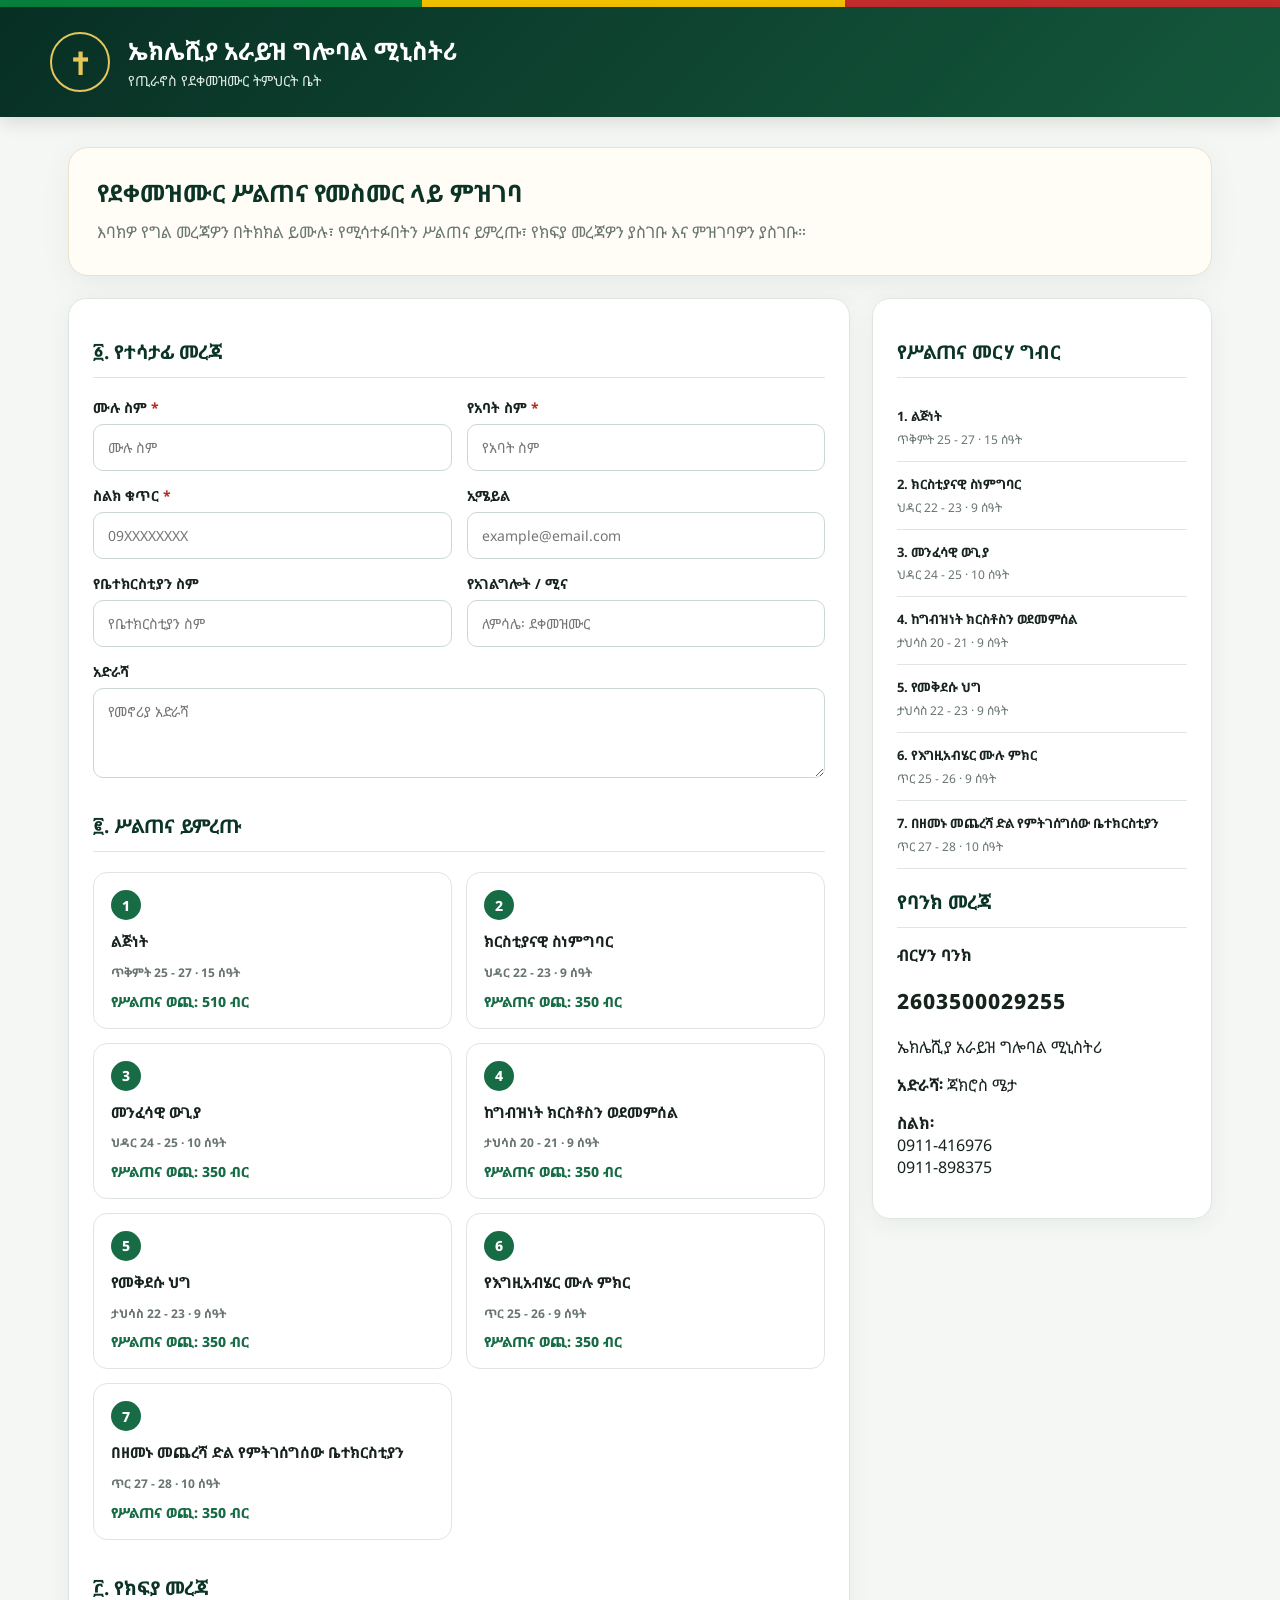
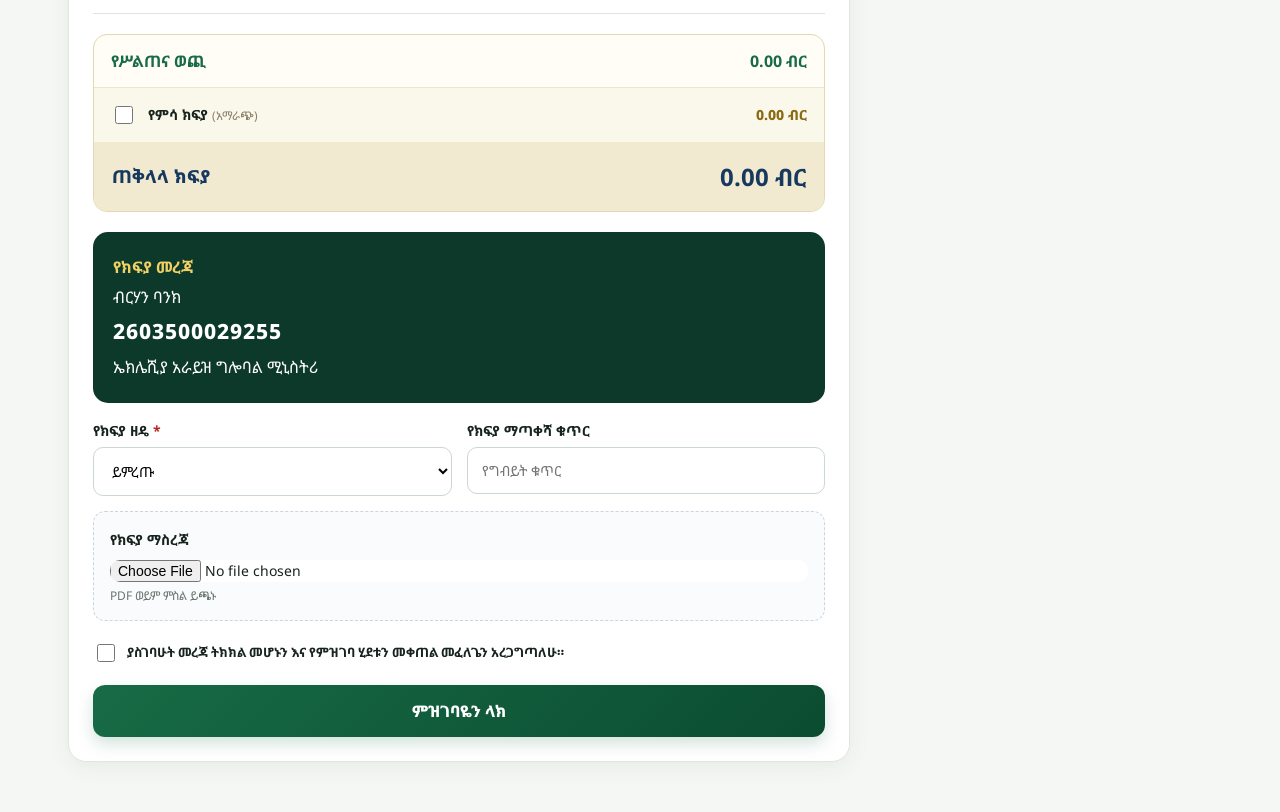
==== commit 9d700ead: "Update index.html" ====
--- a/index.html
+++ b/index.html
@@ -1,2681 +1,1597 @@
 <!DOCTYPE html>
-<html lang="am" dir="ltr">
+<html lang="am">
 <head>
-    <meta charset="UTF-8">
-    <meta name="viewport" content="width=device-width, initial-scale=1.0">
-
-    <title>የሥልጠና ምዝገባ | ኤክሌሺያ አራይዝ ግሎባል ሚኒስትሪ</title>
-
-    <meta
-        name="description"
-        content="የጢራኖስ የደቀመዝሙር ትምህርት ቤት የሥልጠና ምዝገባ"
-    >
-
-    <link rel="preconnect" href="https://fonts.googleapis.com">
-    <link rel="preconnect" href="https://fonts.gstatic.com" crossorigin>
-
-    <link
-        href="https://fonts.googleapis.com/css2?family=Noto+Sans+Ethiopic:wght@400;500;600;700;800;900&display=swap"
-        rel="stylesheet"
-    >
-
-    <style>
-
-        /* =========================================================
-           መሠረታዊ ቅንብር
-        ========================================================= */
-
-        :root {
-            --navy: #102b4e;
-            --navy-dark: #071b31;
-            --navy-light: #173f6d;
-
-            --gold: #c9a04a;
-            --gold-light: #ead49b;
-
-            --green: #198754;
-            --red: #b63c42;
-
-            --cream: #f8f6ef;
-            --white: #ffffff;
-
-            --text: #263447;
-            --muted: #707b8c;
-
-            --border: #e2e6eb;
-
-            --shadow:
-                0 12px 35px rgba(16, 43, 78, 0.09);
-
-            --shadow-large:
-                0 22px 60px rgba(16, 43, 78, 0.14);
-        }
-
-        * {
-            box-sizing: border-box;
-        }
-
-        html {
-            scroll-behavior: smooth;
-        }
-
-        body {
-            margin: 0;
-            background: #f7f8fa;
-            color: var(--text);
-
-            font-family:
-                "Noto Sans Ethiopic",
-                "Abyssinica SIL",
-                sans-serif;
-        }
-
-        button,
-        input,
-        select {
-            font-family: inherit;
-        }
-
-
-        /* =========================================================
-           የኢትዮጵያ ቀለም መስመር
-        ========================================================= */
-
-        .ethiopian-line {
-            height: 6px;
-
-            background:
-                linear-gradient(
-                    90deg,
-                    #18864b 0%,
-                    #18864b 33.33%,
-                    #e5bf43 33.33%,
-                    #e5bf43 66.66%,
-                    #bd3940 66.66%,
-                    #bd3940 100%
-                );
-        }
-
-
-        /* =========================================================
-           ራስጌ
-        ========================================================= */
-
-        .header {
-            background: var(--navy);
-            color: white;
-
-            position: relative;
-            overflow: hidden;
-        }
-
-        .header::after {
-            content: "";
-            position: absolute;
-
-            width: 420px;
-            height: 420px;
-
-            right: -180px;
-            top: -220px;
-
-            border-radius: 50%;
-
-            border: 1px solid rgba(234, 212, 155, 0.15);
-        }
-
-        .header-inner {
-            max-width: 1200px;
-
-            margin: auto;
-
-            min-height: 92px;
-
-            padding: 15px 24px;
-
-            display: flex;
-            align-items: center;
-            justify-content: space-between;
-
-            gap: 20px;
-
-            position: relative;
-            z-index: 2;
-        }
-
-
-        /* =========================================================
-           ሎጎ
-        ========================================================= */
-
-        .brand {
-            display: flex;
-            align-items: center;
-            gap: 14px;
-        }
-
-        .church-symbol {
-            width: 58px;
-            height: 58px;
-
-            border-radius: 50%;
-
-            border: 2px solid var(--gold);
-
-            background:
-                radial-gradient(
-                    circle,
-                    #fff 0 30%,
-                    var(--gold) 31% 35%,
-                    var(--navy-dark) 36%
-                );
-
-            display: flex;
-            align-items: center;
-            justify-content: center;
-
-            color: var(--navy);
-            font-size: 24px;
-            font-weight: 900;
-
-            box-shadow:
-                0 0 0 5px rgba(201, 160, 74, 0.08);
-        }
-
-        .brand-text h1 {
-            margin: 0;
-
-            color: white;
-
-            font-size: 18px;
-            font-weight: 900;
-        }
-
-        .brand-text p {
-            margin: 3px 0 0;
-
-            color: #cdd9e7;
-
-            font-size: 10px;
-        }
-
-        .header-contact {
-            text-align: right;
-        }
-
-        .header-contact strong {
-            display: block;
-
-            color: var(--gold-light);
-
-            font-size: 11px;
-
-            margin-bottom: 5px;
-        }
-
-        .header-contact span {
-            color: #d7e0ec;
-
-            font-size: 10px;
-        }
-
-
-        /* =========================================================
-           ዋና መግቢያ
-        ========================================================= */
-
-        .hero {
-            max-width: 1200px;
-
-            margin: 28px auto 0;
-
-            padding: 0 20px;
-        }
-
-        .hero-card {
-            min-height: 330px;
-
-            padding: 50px;
-
-            position: relative;
-
-            overflow: hidden;
-
-            display: flex;
-            align-items: center;
-
-            background:
-                linear-gradient(
-                    115deg,
-                    rgba(7, 27, 49, 0.98),
-                    rgba(23, 63, 109, 0.95)
-                );
-
-            color: white;
-
-            box-shadow: var(--shadow-large);
-        }
-
-        .hero-card::before {
-            content: "";
-
-            position: absolute;
-
-            width: 460px;
-            height: 460px;
-
-            right: -170px;
-            top: -180px;
-
-            border-radius: 50%;
-
-            border: 1px solid rgba(234, 212, 155, 0.18);
-
-            box-shadow:
-                0 0 0 30px rgba(234, 212, 155, 0.025),
-                0 0 0 60px rgba(234, 212, 155, 0.02);
-        }
-
-        .hero-content {
-            max-width: 760px;
-
-            position: relative;
-            z-index: 2;
-        }
-
-        .hero-badge {
-            display: inline-flex;
-
-            align-items: center;
-
-            gap: 8px;
-
-            padding: 7px 12px;
-
-            border:
-                1px solid rgba(234, 212, 155, 0.55);
-
-            color: var(--gold-light);
-
-            font-size: 10px;
-
-            margin-bottom: 16px;
-        }
-
-        .hero-badge::before {
-            content: "✦";
-        }
-
-        .hero h2 {
-            margin: 0;
-
-            font-size: clamp(28px, 5vw, 43px);
-
-            line-height: 1.45;
-
-            font-weight: 900;
-        }
-
-        .hero-description {
-            margin: 14px 0 0;
-
-            color: #dce6f3;
-
-            font-size: 13px;
-
-            line-height: 2;
-        }
-
-        .hero-address {
-            display: flex;
-
-            flex-wrap: wrap;
-
-            gap: 18px;
-
-            margin-top: 24px;
-
-            color: #d5e0ed;
-
-            font-size: 10px;
-        }
-
-        .hero-address span {
-            display: flex;
-
-            align-items: center;
-
-            gap: 6px;
-        }
-
-        .gold-divider {
-            width: 70px;
-            height: 3px;
-
-            margin-top: 20px;
-
-            background: var(--gold);
-        }
-
-
-        /* =========================================================
-           ዋና ክፍል
-        ========================================================= */
-
-        .main {
-            max-width: 1200px;
-
-            margin: 26px auto 60px;
-
-            padding: 0 20px;
-
-            display: grid;
-
-            grid-template-columns:
-                minmax(0, 1fr)
-                350px;
-
-            gap: 25px;
-        }
-
-
-        /* =========================================================
-           የምዝገባ ሳጥን
-        ========================================================= */
-
-        .registration-card {
-            background: white;
-
-            border:
-                1px solid var(--border);
-
-            box-shadow: var(--shadow);
-        }
-
-        .card-header {
-            padding: 23px 28px;
-
-            border-bottom:
-                1px solid var(--border);
-
-            background:
-                linear-gradient(
-                    90deg,
-                    #fff,
-                    #fffdf8
-                );
-        }
-
-        .card-header h3 {
-            margin: 0;
-
-            color: var(--navy);
-
-            font-size: 18px;
-
-            font-weight: 900;
-        }
-
-        .card-header p {
-            margin: 5px 0 0;
-
-            color: var(--muted);
-
-            font-size: 10px;
-        }
-
-        .form-body {
-            padding: 28px;
-        }
-
-
-        /* =========================================================
-           የፎርም ክፍሎች
-        ========================================================= */
-
-        .section {
-            margin-bottom: 34px;
-        }
-
-        .section:last-child {
-            margin-bottom: 0;
-        }
-
-        .section-title {
-            display: flex;
-            align-items: center;
-
-            gap: 11px;
-
-            margin-bottom: 20px;
-
-            padding-bottom: 12px;
-
-            border-bottom:
-                1px solid var(--border);
-        }
-
-        .section-number {
-            width: 31px;
-            height: 31px;
-
-            flex: 0 0 31px;
-
-            display: flex;
-            align-items: center;
-            justify-content: center;
-
-            color: var(--gold);
-
-            border:
-                1px solid var(--gold);
-
-            font-size: 10px;
-            font-weight: 900;
-        }
-
-        .section-title h4 {
-            margin: 0;
-
-            color: var(--navy);
-
-            font-size: 15px;
-
-            font-weight: 900;
-        }
-
-        .form-grid {
-            display: grid;
-
-            grid-template-columns:
-                1fr 1fr;
-
-            gap: 17px;
-        }
-
-        .field label {
-            display: block;
-
-            margin-bottom: 7px;
-
-            color: #435065;
-
-            font-size: 11px;
-
-            font-weight: 700;
-        }
-
-        .required {
-            color: var(--red);
-        }
-
-        .field input,
-        .field select {
-            width: 100%;
-
-            height: 47px;
-
-            padding: 0 13px;
-
-            border:
-                1px solid #d9dfe7;
-
-            border-radius: 2px;
-
-            outline: none;
-
-            background: white;
-
-            color: var(--text);
-
-            font-size: 11px;
-
-            transition: 0.2s;
-        }
-
-        .field input:focus,
-        .field select:focus {
-            border-color: var(--gold);
-
-            box-shadow:
-                0 0 0 3px rgba(201, 160, 74, 0.10);
-        }
-
-        .field input::placeholder {
-            color: #a5adba;
-        }
-
-
-        /* =========================================================
-           የሥልጠና ካርዶች
-        ========================================================= */
-
-        .training-list {
-            display: grid;
-
-            gap: 10px;
-        }
-
-        .training-card {
-            position: relative;
-
-            display: flex;
-            align-items: center;
-
-            gap: 13px;
-
-            padding: 15px;
-
-            border:
-                1px solid var(--border);
-
-            background: white;
-
-            cursor: pointer;
-
-            transition: 0.2s;
-        }
-
-        .training-card:hover {
-            border-color: var(--gold);
-
-            background: #fffdf8;
-
-            transform: translateY(-1px);
-        }
-
-        .training-card.selected {
-            border-color: var(--gold);
-
-            background: #fffaf0;
-
-            box-shadow:
-                inset 4px 0 0 var(--gold);
-        }
-
-        .training-check {
-            width: 19px;
-            height: 19px;
-
-            flex: 0 0 19px;
-
-            accent-color: var(--navy);
-        }
-
-        .training-info {
-            flex: 1;
-            min-width: 0;
-        }
-
-        .training-name {
-            color: var(--navy);
-
-            font-size: 12px;
-
-            line-height: 1.7;
-
-            font-weight: 800;
-        }
-
-        .training-date {
-            margin-top: 3px;
-
-            color: var(--muted);
-
-            font-size: 9px;
-        }
-
-        .training-hours {
-            padding: 6px 9px;
-
-            white-space: nowrap;
-
-            border:
-                1px solid #e2d5b5;
-
-            background: #fffaf0;
-
-            color: #816a2f;
-
-            font-size: 9px;
-        }
-
-
-        /* =========================================================
-           የክፍያ ማጠቃለያ
-        ========================================================= */
-
-        .summary {
-            display: none;
-
-            margin-top: 17px;
-
-            border:
-                1px solid var(--gold);
-
-            background: #fffdf8;
-        }
-
-        .summary.active {
-            display: block;
-        }
-
-        .summary-title {
-            padding: 14px 17px;
-
-            background: var(--navy);
-
-            color: white;
-
-            font-size: 12px;
-
-            font-weight: 800;
-        }
-
-        .selected-list {
-            padding: 0 17px;
-        }
-
-        .selected-item {
-            padding: 14px 0;
-
-            border-bottom:
-                1px solid #ece8dc;
-        }
-
-        .selected-item:last-child {
-            border-bottom: 0;
-        }
-
-        .selected-name {
-            color: var(--navy);
-
-            font-size: 11px;
-
-            font-weight: 800;
-
-            line-height: 1.7;
-        }
-
-        .selected-date {
-            margin-top: 3px;
-
-            color: var(--muted);
-
-            font-size: 8px;
-        }
-
-        .fee-row {
-            display: flex;
-
-            justify-content: space-between;
-
-            margin-top: 7px;
-
-            color: #667183;
-
-            font-size: 9px;
-        }
-
-        .fee-row strong {
-            color: var(--text);
-
-            font-size: 10px;
-        }
-
-        .total-box {
-            padding: 17px;
-
-            background: #f3efe3;
-
-            border-top:
-                1px solid #ddd2b5;
-        }
-
-        .total-row {
-            display: flex;
-
-            align-items: center;
-
-            justify-content: space-between;
-        }
-
-        .total-label {
-            color: var(--navy);
-
-            font-size: 12px;
-
-            font-weight: 900;
-        }
-
-        .total-value {
-            color: var(--navy);
-
-            font-size: 22px;
-
-            font-weight: 900;
-        }
-
-        .total-note {
-            margin-top: 4px;
-
-            color: var(--muted);
-
-            font-size: 8px;
-        }
-
-
-        /* =========================================================
-           ክፍያ
-        ========================================================= */
-
-        .payment-note {
-            padding: 15px;
-
-            margin-bottom: 17px;
-
-            background: #f8f5eb;
-
-            border-left:
-                3px solid var(--gold);
-
-            color: #5e594b;
-
-            font-size: 10px;
-
-            line-height: 1.9;
-        }
-
-        .payment-method {
-            width: 100%;
-
-            height: 47px;
-
-            padding: 0 13px;
-
-            border:
-                1px solid #d9dfe7;
-
-            background: white;
-
-            color: var(--text);
-
-            outline: none;
-
-            font-size: 11px;
-        }
-
-        .file-box {
-            margin-top: 17px;
-
-            padding: 17px;
-
-            background: #fafbfc;
-
-            border:
-                1px dashed #c9d0da;
-        }
-
-        .file-box label {
-            display: block;
-
-            margin-bottom: 8px;
-
-            color: #435065;
-
-            font-size: 11px;
-
-            font-weight: 700;
-        }
-
-        .file-box input {
-            width: 100%;
-
-            font-family: inherit;
-
-            font-size: 10px;
-        }
-
-        .file-note {
-            margin-top: 7px;
-
-            color: var(--muted);
-
-            font-size: 8px;
-        }
-
-
-        /* =========================================================
-           ስምምነት
-        ========================================================= */
-
-        .agreement {
-            display: flex;
-
-            align-items: flex-start;
-
-            gap: 9px;
-
-            margin-top: 20px;
-
-            color: #596476;
-
-            font-size: 10px;
-
-            line-height: 1.8;
-        }
-
-        .agreement input {
-            width: 17px;
-            height: 17px;
-
-            flex: 0 0 17px;
-
-            margin-top: 1px;
-
-            accent-color: var(--navy);
-        }
-
-
-        /* =========================================================
-           አዝራር
-        ========================================================= */
-
-        .submit-btn {
-            width: 100%;
-
-            min-height: 52px;
-
-            margin-top: 22px;
-
-            border: 0;
-
-            background:
-                linear-gradient(
-                    135deg,
-                    var(--navy),
-                    var(--navy-light)
-                );
-
-            color: white;
-
-            font-size: 13px;
-
-            font-weight: 900;
-
-            cursor: pointer;
-
-            transition: 0.2s;
-
-            box-shadow:
-                0 8px 20px rgba(16, 43, 78, 0.14);
-        }
-
-        .submit-btn:hover {
-            transform: translateY(-2px);
-
-            box-shadow:
-                0 12px 25px rgba(16, 43, 78, 0.20);
-        }
-
-
-        /* =========================================================
-           የጎን መረጃ
-        ========================================================= */
-
-        .sidebar {
-            display: flex;
-
-            flex-direction: column;
-
-            gap: 18px;
-        }
-
-        .side-card {
-            background: white;
-
-            border:
-                1px solid var(--border);
-
-            box-shadow: var(--shadow);
-        }
-
-        .side-header {
-            padding: 19px 20px;
-
-            border-bottom:
-                1px solid var(--border);
-
-            display: flex;
-
-            align-items: center;
-
-            gap: 10px;
-        }
-
-        .side-header-icon {
-            width: 9px;
-            height: 9px;
-
-            background: var(--gold);
-
-            transform: rotate(45deg);
-        }
-
-        .side-header h3 {
-            margin: 0;
-
-            color: var(--navy);
-
-            font-size: 14px;
-
-            font-weight: 900;
-        }
-
-        .side-content {
-            padding: 20px;
-        }
-
-        .side-description {
-            margin: 0 0 12px;
-
-            color: var(--muted);
-
-            font-size: 9px;
-
-            line-height: 1.9;
-        }
-
-        .side-training {
-            padding: 12px 0;
-
-            border-bottom:
-                1px solid #edf0f3;
-        }
-
-        .side-training:last-child {
-            border-bottom: 0;
-        }
-
-        .side-training strong {
-            display: block;
-
-            color: var(--navy);
-
-            font-size: 9px;
-
-            line-height: 1.7;
-        }
-
-        .side-training span {
-            display: block;
-
-            margin-top: 3px;
-
-            color: var(--muted);
-
-            font-size: 8px;
-        }
-
-
-        /* =========================================================
-           ባንክ መረጃ
-        ========================================================= */
-
-        .bank-card {
-            padding: 22px;
-
-            background:
-                linear-gradient(
-                    140deg,
-                    var(--navy),
-                    var(--navy-dark)
-                );
-
-            color: white;
-
-            position: relative;
-
-            overflow: hidden;
-
-            box-shadow: var(--shadow);
-        }
-
-        .bank-card::after {
-            content: "";
-
-            position: absolute;
-
-            width: 190px;
-            height: 190px;
-
-            right: -100px;
-            bottom: -100px;
-
-            border:
-                1px solid rgba(234, 212, 155, 0.18);
-
-            border-radius: 50%;
-        }
-
-        .bank-label {
-            color: var(--gold-light);
-
-            font-size: 10px;
-
-            font-weight: 800;
-        }
-
-        .bank-name {
-            margin-top: 10px;
-
-            font-size: 11px;
-
-            font-weight: 700;
-        }
-
-        .account-number {
-            margin-top: 7px;
-
-            color: white;
-
-            font-size: 20px;
-
-            letter-spacing: 1px;
-
-            font-weight: 900;
-        }
-
-        .account-owner {
-            margin-top: 8px;
-
-            color: #cad6e5;
-
-            font-size: 8px;
-
-            line-height: 1.8;
-        }
-
-
-        /* =========================================================
-           አድራሻ
-        ========================================================= */
-
-        .contact-card {
-            padding: 20px;
-
-            background: white;
-
-            border:
-                1px solid var(--border);
-
-            box-shadow: var(--shadow);
-        }
-
-        .contact-title {
-            color: var(--navy);
-
-            font-size: 13px;
-
-            font-weight: 900;
-
-            margin-bottom: 13px;
-        }
-
-        .contact-line {
-            display: flex;
-
-            gap: 9px;
-
-            margin-top: 9px;
-
-            color: var(--muted);
-
-            font-size: 9px;
-
-            line-height: 1.7;
-        }
-
-        .contact-icon {
-            color: var(--gold);
-
-            font-weight: 900;
-        }
-
-
-        /* =========================================================
-           ግርጌ
-        ========================================================= */
-
-        footer {
-            border-top:
-                4px solid var(--gold);
-
-            background: var(--navy-dark);
-
-            color: #bac6d6;
-
-            text-align: center;
-
-            padding: 28px 15px;
-        }
-
-        footer strong {
-            display: block;
-
-            margin-bottom: 7px;
-
-            color: var(--gold-light);
-
-            font-size: 11px;
-        }
-
-        footer span {
-            font-size: 8px;
-        }
-
-
-        /* =========================================================
-           የስኬት መስኮት
-        ========================================================= */
-
-        .modal {
-            position: fixed;
-
-            inset: 0;
-
-            z-index: 9999;
-
-            display: flex;
-
-            align-items: center;
-            justify-content: center;
-
-            padding: 20px;
-
-            background:
-                rgba(4, 15, 29, 0.78);
-        }
-
-        .modal.hidden {
-            display: none;
-        }
-
-        .modal-box {
-            width: 100%;
-
-            max-width: 470px;
-
-            background: white;
-
-            padding: 35px;
-
-            text-align: center;
-
-            border-top:
-                5px solid var(--gold);
-
-            box-shadow:
-                0 30px 80px rgba(0,0,0,.30);
-        }
-
-        .success-icon {
-            width: 65px;
-            height: 65px;
-
-            margin: 0 auto;
-
-            border-radius: 50%;
-
-            display: flex;
-            align-items: center;
-            justify-content: center;
-
-            background: #e8f5ee;
-
-            color: var(--green);
-
-            font-size: 29px;
-
-            font-weight: 900;
-        }
-
-        .modal-box h3 {
-            margin: 17px 0 5px;
-
-            color: var(--navy);
-
-            font-size: 20px;
-        }
-
-        .modal-box p {
-            color: var(--muted);
-
-            font-size: 10px;
-
-            line-height: 1.9;
-        }
-
-        .registration-number {
-            display: block;
-
-            margin: 17px 0;
-
-            color: var(--navy);
-
-            font-size: 22px;
-
-            font-weight: 900;
-
-            letter-spacing: 1px;
-        }
-
-        .modal-total {
-            padding: 14px;
-
-            background: #f7f3e8;
-
-            border:
-                1px solid #e4d9bd;
-        }
-
-        .modal-total span {
-            display: block;
-
-            color: var(--muted);
-
-            font-size: 9px;
-        }
-
-        .modal-total strong {
-            display: block;
-
-            margin-top: 4px;
-
-            color: var(--navy);
-
-            font-size: 19px;
-        }
-
-        .close-btn {
-            margin-top: 16px;
-
-            padding: 11px 30px;
-
-            border: 0;
-
-            background: var(--navy);
-
-            color: white;
-
-            font-family: inherit;
-
-            font-size: 11px;
-
-            cursor: pointer;
-        }
-
-
-        /* =========================================================
-           ስልክ
-        ========================================================= */
-
-        @media (max-width: 900px) {
-
-            .header-inner {
-                padding: 14px 18px;
-            }
-
-            .header-contact {
-                display: none;
-            }
-
-            .hero {
-                margin-top: 18px;
-
-                padding: 0 12px;
-            }
-
-            .hero-card {
-                padding: 34px 25px;
-
-                min-height: 310px;
-            }
-
-            .hero h2 {
-                font-size: 29px;
-            }
-
-            .main {
-                grid-template-columns: 1fr;
-
-                padding: 0 12px;
-
-                margin-top: 18px;
-            }
-
-            .sidebar {
-                order: 2;
-            }
-
-            .form-grid {
-                grid-template-columns: 1fr;
-            }
-
-            .form-body {
-                padding: 22px 18px;
-            }
-
-            .card-header {
-                padding: 20px 18px;
-            }
-        }
-
-
-        @media (max-width: 520px) {
-
-            .brand-text h1 {
-                font-size: 14px;
-            }
-
-            .brand-text p {
-                font-size: 8px;
-            }
-
-            .church-symbol {
-                width: 49px;
-                height: 49px;
-
-                font-size: 20px;
-            }
-
-            .hero-card {
-                padding: 29px 20px;
-            }
-
-            .hero h2 {
-                font-size: 25px;
-            }
-
-            .hero-description {
-                font-size: 11px;
-            }
-
-            .training-hours {
-                display: none;
-            }
-
-            .training-card {
-                padding: 13px;
-            }
-
-            .account-number {
-                font-size: 17px;
-            }
-        }
-
-    </style>
+<meta charset="UTF-8">
+<meta name="viewport" content="width=device-width, initial-scale=1.0">
+
+<title>የደቀመዝሙር ሥልጠና ምዝገባ | ኤክሌሺያ አራይዝ</title>
+
+<link rel="preconnect" href="https://fonts.googleapis.com">
+<link rel="preconnect" href="https://fonts.gstatic.com" crossorigin>
+
+<link href="https://fonts.googleapis.com/css2?family=Noto+Sans+Ethiopic:wght@400;500;600;700;800&display=swap" rel="stylesheet">
+
+<style>
+
+*{
+    box-sizing:border-box;
+}
+
+:root{
+    --green:#176b45;
+    --dark:#0b3326;
+    --gold:#d7a82d;
+    --red:#a62b2b;
+    --blue:#173b73;
+    --light:#f5f7f4;
+    --white:#ffffff;
+    --border:#dfe6e1;
+    --muted:#68756e;
+}
+
+body{
+    margin:0;
+    font-family:"Noto Sans Ethiopic",Arial,sans-serif;
+    background:#f5f7f4;
+    color:#17231d;
+}
+
+button,
+input,
+select,
+textarea{
+    font-family:inherit;
+}
+
+.top-line{
+    height:7px;
+    background:
+    linear-gradient(
+        90deg,
+        #07823d 0 33%,
+        #f5c400 33% 66%,
+        #c72c2c 66%
+    );
+}
+
+/* HEADER */
+
+header{
+    background:linear-gradient(135deg,#082f24,#14583c);
+    color:white;
+    padding:25px 20px;
+    box-shadow:0 4px 18px #0002;
+}
+
+.header-inner{
+    max-width:1180px;
+    margin:auto;
+    display:flex;
+    align-items:center;
+    gap:18px;
+}
+
+.cross{
+    width:60px;
+    height:60px;
+    border:2px solid #e5c65d;
+    border-radius:50%;
+    display:grid;
+    place-items:center;
+    color:#e5c65d;
+    font-size:32px;
+    font-weight:800;
+}
+
+.brand h1{
+    margin:0 0 4px;
+    font-size:24px;
+}
+
+.brand p{
+    margin:0;
+    color:#dbe9e1;
+    font-size:14px;
+}
+
+/* MAIN */
+
+.container{
+    max-width:1180px;
+    margin:30px auto;
+    padding:0 18px;
+}
+
+.hero{
+    background:#fffdf6;
+    border:1px solid #e8e3ce;
+    border-radius:20px;
+    padding:28px;
+    margin-bottom:22px;
+    box-shadow:0 8px 30px #173b2810;
+}
+
+.hero h2{
+    color:var(--dark);
+    margin:0 0 8px;
+}
+
+.hero p{
+    color:var(--muted);
+    line-height:1.9;
+    margin:0;
+}
+
+/* LAYOUT */
+
+.layout{
+    display:grid;
+    grid-template-columns:minmax(0,1fr) 340px;
+    gap:22px;
+}
+
+.card{
+    background:white;
+    border:1px solid var(--border);
+    border-radius:18px;
+    padding:24px;
+    box-shadow:0 5px 22px #163b2510;
+    margin-bottom:20px;
+}
+
+.section-title{
+    color:var(--dark);
+    font-size:19px;
+    border-bottom:1px solid var(--border);
+    padding-bottom:12px;
+    margin-bottom:20px;
+}
+
+/* FORM */
+
+.fields{
+    display:grid;
+    grid-template-columns:1fr 1fr;
+    gap:15px;
+}
+
+.field{
+    display:flex;
+    flex-direction:column;
+    gap:7px;
+}
+
+.field.full{
+    grid-column:1/-1;
+}
+
+label{
+    font-weight:700;
+    font-size:14px;
+}
+
+.required{
+    color:#b3261e;
+}
+
+input,
+select,
+textarea{
+    width:100%;
+    padding:13px 14px;
+    border:1px solid #ccd7d0;
+    border-radius:10px;
+    background:#fff;
+    font-size:14px;
+    outline:none;
+}
+
+textarea{
+    min-height:90px;
+    resize:vertical;
+}
+
+input:focus,
+select:focus,
+textarea:focus{
+    border-color:var(--green);
+    box-shadow:0 0 0 3px #176b4515;
+}
+
+/* TRAININGS */
+
+.training-list{
+    display:grid;
+    grid-template-columns:1fr 1fr;
+    gap:14px;
+}
+
+.training{
+    position:relative;
+    border:1px solid var(--border);
+    border-radius:14px;
+    padding:17px;
+    cursor:pointer;
+    transition:.2s;
+    background:#fff;
+}
+
+.training:hover{
+    border-color:var(--green);
+    transform:translateY(-1px);
+}
+
+.training.selected{
+    border:2px solid var(--green);
+    background:#f0f8f3;
+}
+
+.training input{
+    position:absolute;
+    opacity:0;
+}
+
+.training-number{
+    display:inline-grid;
+    place-items:center;
+    width:30px;
+    height:30px;
+    border-radius:50%;
+    background:var(--green);
+    color:#fff;
+    font-weight:800;
+    margin-bottom:9px;
+}
+
+.training h3{
+    font-size:15px;
+    line-height:1.65;
+    margin:0 0 8px;
+}
+
+.training-info{
+    font-size:12px;
+    color:var(--muted);
+    line-height:1.8;
+}
+
+.training-fee{
+    margin-top:8px;
+    color:var(--green);
+    font-weight:800;
+}
+
+/* PAYMENT */
+
+.payment-box{
+    border:1px solid #e3d8b1;
+    border-radius:14px;
+    background:#fffdf6;
+    overflow:hidden;
+    margin-bottom:20px;
+}
+
+.payment-row{
+    display:flex;
+    justify-content:space-between;
+    align-items:center;
+    padding:15px 17px;
+    border-bottom:1px solid #eee5ca;
+}
+
+.payment-row strong{
+    color:var(--green);
+}
+
+.lunch-option{
+    display:flex;
+    align-items:center;
+    gap:12px;
+    padding:15px 17px;
+    background:#faf7eb;
+    cursor:pointer;
+}
+
+.lunch-option input{
+    width:18px;
+    height:18px;
+}
+
+.lunch-text{
+    flex:1;
+    font-weight:700;
+}
+
+.optional{
+    font-size:12px;
+    color:#8a8068;
+    font-weight:400;
+}
+
+.lunch-amount{
+    color:#8a6b13;
+    font-weight:800;
+    white-space:nowrap;
+}
+
+.total{
+    display:flex;
+    justify-content:space-between;
+    align-items:center;
+    padding:18px;
+    background:#f2ead0;
+    color:#17395f;
+    font-size:18px;
+    font-weight:800;
+}
+
+.total strong{
+    font-size:24px;
+}
+
+/* BANK */
+
+.bank{
+    background:#0d392a;
+    color:white;
+    border-radius:15px;
+    padding:20px;
+    line-height:1.9;
+    margin-bottom:18px;
+}
+
+.bank strong{
+    color:#f1d064;
+}
+
+.bank-number{
+    font-size:21px;
+    font-weight:800;
+    letter-spacing:1px;
+}
+
+/* UPLOAD */
+
+.upload{
+    margin-top:15px;
+    border:1.5px dashed #cbd4e1;
+    padding:16px;
+    border-radius:12px;
+    background:#fafbfc;
+}
+
+.upload input{
+    border:0;
+    padding:0;
+    margin:10px 0 5px;
+}
+
+.file-name{
+    font-size:12px;
+    color:var(--muted);
+}
+
+/* CHECK */
+
+.agreement{
+    display:flex;
+    gap:9px;
+    align-items:flex-start;
+    font-size:13px;
+    line-height:1.7;
+    margin:20px 0;
+}
+
+.agreement input{
+    width:18px;
+    height:18px;
+}
+
+/* BUTTON */
+
+.submit{
+    width:100%;
+    border:0;
+    border-radius:12px;
+    padding:15px;
+    background:linear-gradient(135deg,#176b45,#0b4c31);
+    color:#fff;
+    font-size:16px;
+    font-weight:800;
+    cursor:pointer;
+    box-shadow:0 7px 16px #176b4530;
+}
+
+.submit:hover{
+    filter:brightness(1.08);
+}
+
+/* SIDE */
+
+.side{
+    position:sticky;
+    top:15px;
+    height:max-content;
+}
+
+.side h2{
+    color:var(--dark);
+    font-size:19px;
+    border-bottom:1px solid var(--border);
+    padding-bottom:12px;
+}
+
+.schedule-item{
+    padding:12px 0;
+    border-bottom:1px solid var(--border);
+}
+
+.schedule-item strong{
+    display:block;
+    font-size:13px;
+    line-height:1.6;
+}
+
+.schedule-item span{
+    font-size:12px;
+    color:var(--muted);
+}
+
+.side-bank{
+    margin-top:20px;
+}
+
+/* MODAL */
+
+.modal{
+    display:none;
+    position:fixed;
+    inset:0;
+    background:#061f1599;
+    z-index:99;
+    align-items:center;
+    justify-content:center;
+    padding:20px;
+}
+
+.modal.show{
+    display:flex;
+}
+
+.modal-box{
+    background:white;
+    border-radius:20px;
+    max-width:480px;
+    width:100%;
+    padding:30px;
+    text-align:center;
+    box-shadow:0 20px 60px #0005;
+}
+
+.success{
+    width:62px;
+    height:62px;
+    border-radius:50%;
+    background:#e4f5eb;
+    color:var(--green);
+    display:grid;
+    place-items:center;
+    font-size:32px;
+    margin:0 auto 15px;
+}
+
+.registration-number{
+    font-size:24px;
+    font-weight:800;
+    color:var(--green);
+    background:#f2f8f4;
+    border-radius:10px;
+    padding:12px;
+    margin:18px 0;
+}
+
+.close{
+    border:0;
+    background:var(--green);
+    color:white;
+    border-radius:10px;
+    padding:12px 25px;
+    font-weight:700;
+    cursor:pointer;
+}
+
+/* MOBILE */
+
+@media(max-width:900px){
+
+    .layout{
+        grid-template-columns:1fr;
+    }
+
+    .side{
+        position:static;
+    }
+
+    .training-list{
+        grid-template-columns:1fr;
+    }
+}
+
+@media(max-width:650px){
+
+    .header-inner{
+        align-items:flex-start;
+    }
+
+    .cross{
+        width:50px;
+        height:50px;
+        font-size:27px;
+    }
+
+    .brand h1{
+        font-size:18px;
+    }
+
+    .fields{
+        grid-template-columns:1fr;
+    }
+
+    .field.full{
+        grid-column:auto;
+    }
+
+    .container{
+        padding:0 12px;
+    }
+
+    .card{
+        padding:18px;
+    }
+
+    .payment-row,
+    .lunch-option,
+    .total{
+        font-size:13px;
+    }
+
+    .total strong{
+        font-size:20px;
+    }
+}
+
+</style>
 </head>
 
-
 <body>
 
-
-<!-- =========================================================
-     የኢትዮጵያ ቀለም
-========================================================= -->
-
-<div class="ethiopian-line"></div>
-
-
-<!-- =========================================================
-     ራስጌ
-========================================================= -->
-
-<header class="header">
-
-    <div class="header-inner">
-
-        <div class="brand">
-
-            <div class="church-symbol">
-                ✝
-            </div>
-
-            <div class="brand-text">
-
-                <h1>
-                    ኤክሌሺያ አራይዝ
-                </h1>
-
-                <p>
-                    ግሎባል ሚኒስትሪ
-                </p>
-
-            </div>
-
-        </div>
-
-
-        <div class="header-contact">
-
-            <strong>
-                የሥልጠና ምዝገባ
-            </strong>
-
-            <span>
-                0911-416976 &nbsp; | &nbsp; 0911-898375
-            </span>
-
-        </div>
-
-    </div>
+<div class="top-line"></div>
+
+<header>
+
+<div class="header-inner">
+
+<div class="cross">✝</div>
+
+<div class="brand">
+
+<h1>ኤክሌሺያ አራይዝ ግሎባል ሚኒስትሪ</h1>
+
+<p>
+የጢራኖስ የደቀመዝሙር ትምህርት ቤት
+</p>
+
+</div>
+
+</div>
 
 </header>
 
 
-<!-- =========================================================
-     HERO
-========================================================= -->
+<main class="container">
 
 <section class="hero">
 
-    <div class="hero-card">
-
-        <div class="hero-content">
-
-            <div class="hero-badge">
-                የጢራኖስ የደቀመዝሙር ትምህርት ቤት
-            </div>
-
-            <h2>
-                የደቀመዝሙርነት<br>
-                የሥልጠና ምዝገባ
-            </h2>
-
-            <div class="gold-divider"></div>
-
-            <p class="hero-description">
-
-                ለተዘጋጁት የመንፈሳዊ ሥልጠናዎች
-                በመስመር ላይ በቀላሉ ይመዝገቡ።
-                ከሚፈልጉት አንድ ወይም ከአንድ በላይ
-                ሥልጠና መምረጥ ይችላሉ።
-
-            </p>
-
-            <div class="hero-address">
-
-                <span>
-                    ✦ ጃክሮስ ሜታ
-                </span>
-
-                <span>
-                    ✦ 0911-416976
-                </span>
-
-                <span>
-                    ✦ 0911-898375
-                </span>
-
-            </div>
-
-        </div>
-
-    </div>
+<h2>
+የደቀመዝሙር ሥልጠና የመስመር ላይ ምዝገባ
+</h2>
+
+<p>
+እባክዎ የግል መረጃዎን በትክክል ይሙሉ፣
+የሚሳተፉበትን ሥልጠና ይምረጡ፣
+የክፍያ መረጃዎን ያስገቡ እና ምዝገባዎን ያስገቡ።
+</p>
 
 </section>
 
 
-<!-- =========================================================
-     MAIN
-========================================================= -->
-
-<main class="main">
-
-
-    <!-- =====================================================
-         የምዝገባ ፎርም
-    ====================================================== -->
-
-    <section class="registration-card">
-
-        <div class="card-header">
-
-            <h3>
-                የተሳታፊ ምዝገባ
-            </h3>
-
-            <p>
-                እባክዎ ከታች ያለውን መረጃ በትክክል ይሙሉ።
-            </p>
-
-        </div>
-
-
-        <form
-            id="registrationForm"
-            class="form-body"
-        >
-
-
-            <!-- =============================================
-                 01 የግል መረጃ
-            ============================================== -->
-
-            <div class="section">
-
-                <div class="section-title">
-
-                    <div class="section-number">
-                        01
-                    </div>
-
-                    <h4>
-                        የተሳታፊ መረጃ
-                    </h4>
-
-                </div>
-
-
-                <div class="form-grid">
-
-
-                    <div class="field">
-
-                        <label>
-                            ሙሉ ስም
-                            <span class="required">*</span>
-                        </label>
-
-                        <input
-                            type="text"
-                            id="fullName"
-                            required
-                            placeholder="ሙሉ ስምዎን ያስገቡ"
-                        >
-
-                    </div>
-
-
-                    <div class="field">
-
-                        <label>
-                            የአባት ስም
-                            <span class="required">*</span>
-                        </label>
-
-                        <input
-                            type="text"
-                            id="fatherName"
-                            required
-                            placeholder="የአባት ስም"
-                        >
-
-                    </div>
-
-
-                    <div class="field">
-
-                        <label>
-                            ስልክ ቁጥር
-                            <span class="required">*</span>
-                        </label>
-
-                        <input
-                            type="tel"
-                            id="phone"
-                            required
-                            placeholder="09XXXXXXXX"
-                        >
-
-                    </div>
-
-
-                    <div class="field">
-
-                        <label>
-                            የኢሜይል አድራሻ
-                        </label>
-
-                        <input
-                            type="email"
-                            id="email"
-                            placeholder="የኢሜይል አድራሻ"
-                        >
-
-                    </div>
-
-
-                    <div class="field">
-
-                        <label>
-                            የቤተክርስቲያን ስም
-                            <span class="required">*</span>
-                        </label>
-
-                        <input
-                            type="text"
-                            id="church"
-                            required
-                            placeholder="የቤተክርስቲያን ስም"
-                        >
-
-                    </div>
-
-
-                    <div class="field">
-
-                        <label>
-                            በቤተክርስቲያን ያለዎት አገልግሎት
-                        </label>
-
-                        <input
-                            type="text"
-                            id="role"
-                            placeholder="ለምሳሌ፦ ደቀመዝሙር፣ አገልጋይ"
-                        >
-
-                    </div>
-
-                </div>
-
-            </div>
-
-
-            <!-- =============================================
-                 02 ሥልጠና
-            ============================================== -->
-
-            <div class="section">
-
-                <div class="section-title">
-
-                    <div class="section-number">
-                        02
-                    </div>
-
-                    <h4>
-                        የሥልጠና ምርጫ
-                    </h4>
-
-                </div>
-
-
-                <div class="training-list" id="trainingList">
-                </div>
-
-
-                <!-- ማጠቃለያ -->
-
-                <div
-                    class="summary"
-                    id="summary"
-                >
-
-                    <div class="summary-title">
-                        የመረጡት ሥልጠና እና ክፍያ
-                    </div>
-
-                    <div
-                        class="selected-list"
-                        id="selectedList"
-                    ></div>
-
-                    <div class="total-box">
-
-                        <div class="total-row">
-
-                            <span class="total-label">
-                                ጠቅላላ ክፍያ
-                            </span>
-
-                            <span
-                                class="total-value"
-                                id="totalValue"
-                            >
-                                0.00 ብር
-                            </span>
-
-                        </div>
-
-                        <div class="total-note">
-                            በሰነዱ ውስጥ የተጠቀሱት የክፍያ መጠኖች መሠረት የተሰላ።
-                        </div>
-
-                    </div>
-
-                </div>
-
-            </div>
-
-
-            <!-- =============================================
-                 03 ክፍያ
-            ============================================== -->
-
-            <div class="section">
-
-                <div class="section-title">
-
-                    <div class="section-number">
-                        03
-                    </div>
-
-                    <h4>
-                        የክፍያ መረጃ
-                    </h4>
-
-                </div>
-
-
-                <div class="payment-note">
-
-                    እባክዎ የሚከፍሉትን ገንዘብ
-                    በታች በተጠቀሰው የባንክ ሂሳብ ያስገቡ።
-                    ከዚያም የክፍያ ማስረጃዎን ካለ ያያይዙ።
-
-                </div>
-
-
-                <div class="field">
-
-                    <label>
-                        የክፍያ ዘዴ
-                        <span class="required">*</span>
-                    </label>
-
-                    <select
-                        id="paymentMethod"
-                        required
-                    >
-
-                        <option value="">
-                            የክፍያ ዘዴ ይምረጡ
-                        </option>
-
-                        <option value="bank">
-                            ብርሃን ባንክ
-                        </option>
-
-                        <option value="cash">
-                            በጥሬ ገንዘብ
-                        </option>
-
-                        <option value="other">
-                            ሌላ
-                        </option>
-
-                    </select>
-
-                </div>
-
-
-                <div
-                    class="file-box"
-                >
-
-                    <label>
-                        የክፍያ ማስረጃ
-                    </label>
-
-                    <input
-                        type="file"
-                        id="receipt"
-                        accept="image/*,.pdf"
-                    >
-
-                    <div class="file-note">
-
-                        የክፍያ ደረሰኝ፣ ስክሪንሾት
-                        ወይም ሌላ ማስረጃ ማያያዝ ይችላሉ።
-
-                    </div>
-
-                </div>
-
-            </div>
-
-
-            <!-- =============================================
-                 04 ማረጋገጫ
-            ============================================== -->
-
-            <div class="section">
-
-                <div class="section-title">
-
-                    <div class="section-number">
-                        04
-                    </div>
-
-                    <h4>
-                        ማረጋገጫ
-                    </h4>
-
-                </div>
-
-
-                <label class="agreement">
-
-                    <input
-                        type="checkbox"
-                        id="agreement"
-                        required
-                    >
-
-                    <span>
-
-                        ከላይ የሰጠሁት መረጃ ትክክለኛ
-                        መሆኑን አረጋግጣለሁ።
-                        የመረጥኩትን ሥልጠና ለመከታተል
-                        የሚያስፈልገውን ክፍያ ለመፈጸም
-                        ተስማምቻለሁ።
-
-                    </span>
-
-                </label>
-
-
-                <button
-                    type="submit"
-                    class="submit-btn"
-                >
-
-                    ✦ &nbsp;
-                    ምዝገባዬን አስገባ
-                    &nbsp; ✦
-
-                </button>
-
-            </div>
-
-        </form>
-
-    </section>
-
-
-    <!-- =====================================================
-         የጎን መረጃ
-    ====================================================== -->
-
-    <aside class="sidebar">
-
-
-        <!-- የሥልጠና ዝርዝር -->
-
-        <div class="side-card">
-
-            <div class="side-header">
-
-                <div class="side-header-icon"></div>
-
-                <h3>
-                    የሥልጠና መርሃ ግብር
-                </h3>
-
-            </div>
-
-
-            <div class="side-content">
-
-                <p class="side-description">
-
-                    ከታች የተዘረዘሩት ሥልጠናዎች
-                    በተሰጠው መረጃ መሠረት የተዘጋጁ ናቸው።
-
-                </p>
-
-
-                <div id="sideTrainingList">
-                </div>
-
-            </div>
-
-        </div>
-
-
-        <!-- ባንክ -->
-
-        <div class="bank-card">
-
-            <div class="bank-label">
-                የክፍያ መረጃ
-            </div>
-
-            <div class="bank-name">
-                ብርሃን ባንክ
-            </div>
-
-            <div class="account-number">
-                2603500029255
-            </div>
-
-            <div class="account-owner">
-
-                የሂሳብ ባለቤት፦
-                ኤክሌሺያ አራይዝ ግሎባል ሚኒስትሪ
-
-            </div>
-
-        </div>
-
-
-        <!-- የመገኛ መረጃ -->
-
-        <div class="contact-card">
-
-            <div class="contact-title">
-                የመገኛ መረጃ
-            </div>
-
-
-            <div class="contact-line">
-
-                <span class="contact-icon">
-                    ◆
-                </span>
-
-                <span>
-                    አድራሻ፦ ጃክሮስ ሜታ
-                </span>
-
-            </div>
-
-
-            <div class="contact-line">
-
-                <span class="contact-icon">
-                    ◆
-                </span>
-
-                <span>
-                    ስልክ፦ 0911-416976
-                </span>
-
-            </div>
-
-
-            <div class="contact-line">
-
-                <span class="contact-icon">
-                    ◆
-                </span>
-
-                <span>
-                    ስልክ፦ 0911-898375
-                </span>
-
-            </div>
-
-        </div>
-
-    </aside>
+<div class="layout">
+
+
+<!-- ================= FORM ================= -->
+
+<form
+id="registrationForm"
+class="card"
+action="https://formsubmit.co/ekklesiaarise2023@gmail.com"
+method="POST"
+enctype="multipart/form-data"
+target="emailFrame"
+>
+
+<!-- EMAIL SETTINGS -->
+
+<input
+type="hidden"
+name="_subject"
+value="አዲስ የደቀመዝሙር ሥልጠና ምዝገባ"
+>
+
+<input
+type="hidden"
+name="_template"
+value="table"
+>
+
+<input
+type="hidden"
+name="_captcha"
+value="true"
+>
+
+<!-- ================= PARTICIPANT ================= -->
+
+<h2 class="section-title">
+፩. የተሳታፊ መረጃ
+</h2>
+
+<div class="fields">
+
+<div class="field">
+
+<label>
+ሙሉ ስም
+<span class="required">*</span>
+</label>
+
+<input
+name="ሙሉ_ስም"
+required
+placeholder="ሙሉ ስም"
+>
+
+</div>
+
+
+<div class="field">
+
+<label>
+የአባት ስም
+<span class="required">*</span>
+</label>
+
+<input
+name="የአባት_ስም"
+required
+placeholder="የአባት ስም"
+>
+
+</div>
+
+
+<div class="field">
+
+<label>
+ስልክ ቁጥር
+<span class="required">*</span>
+</label>
+
+<input
+name="ስልክ_ቁጥር"
+type="tel"
+required
+placeholder="09XXXXXXXX"
+>
+
+</div>
+
+
+<div class="field">
+
+<label>
+ኢሜይል
+</label>
+
+<input
+name="ኢሜይል"
+type="email"
+placeholder="example@email.com"
+>
+
+</div>
+
+
+<div class="field">
+
+<label>
+የቤተክርስቲያን ስም
+</label>
+
+<input
+name="የቤተክርስቲያን_ስም"
+placeholder="የቤተክርስቲያን ስም"
+>
+
+</div>
+
+
+<div class="field">
+
+<label>
+የአገልግሎት / ሚና
+</label>
+
+<input
+name="የአገልግሎት_ሚና"
+placeholder="ለምሳሌ፡ ደቀመዝሙር"
+>
+
+</div>
+
+
+<div class="field full">
+
+<label>
+አድራሻ
+</label>
+
+<textarea
+name="አድራሻ"
+placeholder="የመኖሪያ አድራሻ"
+></textarea>
+
+</div>
+
+</div>
+
+
+<!-- ================= TRAININGS ================= -->
+
+<h2 class="section-title" style="margin-top:35px">
+
+፪. ሥልጠና ይምረጡ
+
+</h2>
+
+<div
+id="trainingList"
+class="training-list"
+></div>
+
+
+<!-- ================= PAYMENT ================= -->
+
+<h2 class="section-title" style="margin-top:35px">
+
+፫. የክፍያ መረጃ
+
+</h2>
+
+
+<div class="payment-box">
+
+
+<!-- PAYMENT ONE -->
+
+<div class="payment-row">
+
+<span>
+<strong>የሥልጠና ወጪ</strong>
+</span>
+
+<strong id="trainingFee">
+0.00 ብር
+</strong>
+
+</div>
+
+
+<!-- PAYMENT TWO -->
+
+<label class="lunch-option">
+
+<input
+id="lunchOption"
+type="checkbox"
+name="የምሳ_ክፍያ"
+value="አዎ"
+>
+
+<span class="lunch-text">
+
+የምሳ ክፍያ
+
+<span class="optional">
+(አማራጭ)
+</span>
+
+</span>
+
+<strong
+id="lunchFee"
+class="lunch-amount"
+>
+0.00 ብር
+</strong>
+
+</label>
+
+
+<!-- TOTAL -->
+
+<div class="total">
+
+<span>
+ጠቅላላ ክፍያ
+</span>
+
+<strong id="totalFee">
+0.00 ብር
+</strong>
+
+</div>
+
+</div>
+
+
+<!-- HIDDEN CALCULATED VALUES -->
+
+<input
+type="hidden"
+name="የሥልጠና_ወጪ"
+id="hiddenTrainingFee"
+>
+
+<input
+type="hidden"
+name="የምሳ_ክፍያ"
+id="hiddenLunchFee"
+>
+
+<input
+type="hidden"
+name="ጠቅላላ_ክፍያ"
+id="hiddenTotalFee"
+>
+
+<input
+type="hidden"
+name="የምሳ_አማራጭ"
+id="hiddenLunchStatus"
+>
+
+
+<!-- BANK -->
+
+<div class="bank">
+
+<div>
+<strong>የክፍያ መረጃ</strong>
+</div>
+
+<div>
+ብርሃን ባንክ
+</div>
+
+<div class="bank-number">
+2603500029255
+</div>
+
+<div>
+ኤክሌሺያ አራይዝ ግሎባል ሚኒስትሪ
+</div>
+
+</div>
+
+
+<div class="fields">
+
+<div class="field">
+
+<label>
+የክፍያ ዘዴ
+<span class="required">*</span>
+</label>
+
+<select
+name="የክፍያ_ዘዴ"
+required
+>
+
+<option value="">
+ይምረጡ
+</option>
+
+<option>
+ብርሃን ባንክ
+</option>
+
+<option>
+በጥሬ ገንዘብ
+</option>
+
+<option>
+ሌላ
+</option>
+
+</select>
+
+</div>
+
+
+<div class="field">
+
+<label>
+የክፍያ ማጣቀሻ ቁጥር
+</label>
+
+<input
+name="የክፍያ_ማጣቀሻ"
+placeholder="የግብይት ቁጥር"
+>
+
+</div>
+
+</div>
+
+
+<!-- RECEIPT -->
+
+<div class="upload">
+
+<label>
+የክፍያ ማስረጃ
+</label>
+
+<input
+id="receipt"
+name="_attachment"
+type="file"
+accept="image/*,.pdf"
+>
+
+<div
+id="fileName"
+class="file-name"
+>
+PDF ወይም ምስል ይጫኑ
+</div>
+
+</div>
+
+
+<!-- AGREEMENT -->
+
+<label class="agreement">
+
+<input
+type="checkbox"
+required
+name="ማረጋገጫ"
+value="አረጋግጫለሁ"
+>
+
+<span>
+
+ያስገባሁት መረጃ ትክክል መሆኑን
+እና የምዝገባ ሂደቱን መቀጠል መፈለጌን አረጋግጣለሁ።
+
+</span>
+
+</label>
+
+
+<button
+class="submit"
+type="submit"
+>
+
+ምዝገባዬን ላክ
+
+</button>
+
+</form>
+
+
+<!-- ================= SIDE BAR ================= -->
+
+<aside class="card side">
+
+<h2>
+የሥልጠና መርሃ ግብር
+</h2>
+
+
+<div class="schedule-item">
+
+<strong>
+1. ልጅነት
+</strong>
+
+<span>
+ጥቅምት 25 - 27 · 15 ሰዓት
+</span>
+
+</div>
+
+
+<div class="schedule-item">
+
+<strong>
+2. ክርስቲያናዊ ስነምግባር
+</strong>
+
+<span>
+ህዳር 22 - 23 · 9 ሰዓት
+</span>
+
+</div>
+
+
+<div class="schedule-item">
+
+<strong>
+3. መንፈሳዊ ውጊያ
+</strong>
+
+<span>
+ህዳር 24 - 25 · 10 ሰዓት
+</span>
+
+</div>
+
+
+<div class="schedule-item">
+
+<strong>
+4. ከግብዝነት ክርስቶስን ወደመምሰል
+</strong>
+
+<span>
+ታህሳስ 20 - 21 · 9 ሰዓት
+</span>
+
+</div>
+
+
+<div class="schedule-item">
+
+<strong>
+5. የመቅደሱ ህግ
+</strong>
+
+<span>
+ታህሳስ 22 - 23 · 9 ሰዓት
+</span>
+
+</div>
+
+
+<div class="schedule-item">
+
+<strong>
+6. የእግዚአብሄር ሙሉ ምክር
+</strong>
+
+<span>
+ጥር 25 - 26 · 9 ሰዓት
+</span>
+
+</div>
+
+
+<div class="schedule-item">
+
+<strong>
+7. በዘመኑ መጨረሻ ድል የምትገሰግሰው ቤተክርስቲያን
+</strong>
+
+<span>
+ጥር 27 - 28 · 10 ሰዓት
+</span>
+
+</div>
+
+
+<div class="side-bank">
+
+<h2>
+የባንክ መረጃ
+</h2>
+
+<p>
+<strong>ብርሃን ባንክ</strong>
+</p>
+
+<p class="bank-number">
+2603500029255
+</p>
+
+<p>
+ኤክሌሺያ አራይዝ ግሎባል ሚኒስትሪ
+</p>
+
+<p>
+<strong>አድራሻ፡</strong>
+ጃክሮስ ሜታ
+</p>
+
+<p>
+<strong>ስልክ፡</strong><br>
+0911-416976<br>
+0911-898375
+</p>
+
+</div>
+
+</aside>
+
+</div>
 
 </main>
 
 
-<!-- =========================================================
-     ግርጌ
-========================================================= -->
-
-<footer>
-
-    <strong>
-        ኤክሌሺያ አራይዝ ግሎባል ሚኒስትሪ
-    </strong>
-
-    <span>
-        የጢራኖስ የደቀመዝሙር ትምህርት ቤት
-        · የሥልጠና ምዝገባ
-    </span>
-
-</footer>
-
-
-<!-- =========================================================
-     የስኬት መስኮት
-========================================================= -->
+<!-- ================= SUCCESS MODAL ================= -->
 
 <div
-    class="modal hidden"
-    id="successModal"
->
-
-    <div class="modal-box">
-
-        <div class="success-icon">
-            ✓
-        </div>
-
-        <h3>
-            ምዝገባዎ ተሳክቷል!
-        </h3>
-
-        <p>
-
-            የምዝገባዎ መረጃ በዚህ መሣሪያ
-            በአካባቢው ተቀምጧል።
-            የምዝገባ ቁጥርዎን ይጠብቁ።
-
-        </p>
-
-
-        <span
-            class="registration-number"
-            id="registrationNumber"
-        >
-            ምዝ-2019-000000
-        </span>
-
-
-        <div class="modal-total">
-
-            <span>
-                ጠቅላላ የክፍያ መጠን
-            </span>
-
-            <strong id="modalTotal">
-                0.00 ብር
-            </strong>
-
-        </div>
-
-
-        <button
-            class="close-btn"
-            onclick="closeModal()"
-        >
-            ዝጋ
-        </button>
-
-    </div>
-
-</div>
+id="successModal"
+class="modal"
+>
+
+<div class="modal-box">
+
+<div class="success">
+✓
+</div>
+
+<h2>
+ምዝገባዎ ተሳክቷል!
+</h2>
+
+<p>
+የምዝገባ ቁጥርዎ
+</p>
+
+<div
+id="registrationNumber"
+class="registration-number"
+></div>
+
+<p>
+ይህን ቁጥር ለወደፊት ማጣቀሻ ያስቀምጡ።
+</p>
+
+<button
+class="close"
+onclick="closeModal()"
+>
+ዝጋ
+</button>
+
+</div>
+
+</div>
+
+
+<!-- Hidden frame used for form submission -->
+
+<iframe
+name="emailFrame"
+id="emailFrame"
+style="display:none"
+></iframe>
 
 
 <script>
 
-
-/* =========================================================
-   የሥልጠና መረጃ
-   ከተሰጠው ሰነድ የተወሰደ
-========================================================= */
+/* =====================================================
+   TRAINING DATA
+===================================================== */
 
 const trainings = [
 
-    {
-        id: 1,
-
-        name: "ልጅነት",
-
-        date: "ጥቅምት 25 - 27",
-
-        hours: 15,
-
-        fee1: 510.00,
-
-        fee2: 1030.00
-    },
-
-    {
-        id: 2,
-
-        name: "ክርስቲያናዊ ስነምግባር",
-
-        date: "ህዳር 22 - 23",
-
-        hours: 9,
-
-        fee1: 350.00,
-
-        fee2: 685.00
-    },
-
-    {
-        id: 3,
-
-        name: "መንፈሳዊ ውጊያ",
-
-        date: "ህዳር 24 - 25",
-
-        hours: 10,
-
-        fee1: 350.00,
-
-        fee2: 685.00
-    },
-
-    {
-        id: 4,
-
-        name: "ከግብዝነት ክርስቶስን ወደ መምሰል",
-
-        date: "ታህሳስ 20 - 21",
-
-        hours: 9,
-
-        fee1: 350.00,
-
-        fee2: 685.00
-    },
-
-    {
-        id: 5,
-
-        name: "የመቅደሱ ህግ",
-
-        date: "ታህሳስ 22 - 23",
-
-        hours: 9,
-
-        fee1: 350.00,
-
-        fee2: 685.00
-    },
-
-    {
-        id: 6,
-
-        name: "የእግዚአብሄር ሙሉ ምክር",
-
-        date: "ጥር 25 - 26",
-
-        hours: 9,
-
-        fee1: 350.00,
-
-        fee2: 685.00
-    },
-
-    {
-        id: 7,
-
-        name: "በዘመኑ መጨረሻ ድል የምትገሰግሰው ቤተክርስቲያን",
-
-        date: "ጥር 27 - 28",
-
-        hours: 10,
-
-        fee1: 350.00,
-
-        fee2: 685.00
-    }
+{
+    name:"ልጅነት",
+    date:"ጥቅምት 25 - 27",
+    hours:15,
+    trainingFee:510,
+    lunchFee:1030
+},
+
+{
+    name:"ክርስቲያናዊ ስነምግባር",
+    date:"ህዳር 22 - 23",
+    hours:9,
+    trainingFee:350,
+    lunchFee:685
+},
+
+{
+    name:"መንፈሳዊ ውጊያ",
+    date:"ህዳር 24 - 25",
+    hours:10,
+    trainingFee:350,
+    lunchFee:685
+},
+
+{
+    name:"ከግብዝነት ክርስቶስን ወደመምሰል",
+    date:"ታህሳስ 20 - 21",
+    hours:9,
+    trainingFee:350,
+    lunchFee:685
+},
+
+{
+    name:"የመቅደሱ ህግ",
+    date:"ታህሳስ 22 - 23",
+    hours:9,
+    trainingFee:350,
+    lunchFee:685
+},
+
+{
+    name:"የእግዚአብሄር ሙሉ ምክር",
+    date:"ጥር 25 - 26",
+    hours:9,
+    trainingFee:350,
+    lunchFee:685
+},
+
+{
+    name:"በዘመኑ መጨረሻ ድል የምትገሰግሰው ቤተክርስቲያን",
+    date:"ጥር 27 - 28",
+    hours:10,
+    trainingFee:350,
+    lunchFee:685
+}
 
 ];
 
 
-/* =========================================================
-   የሥልጠና ካርዶችን መፍጠር
-========================================================= */
+/* =====================================================
+   DISPLAY TRAININGS
+===================================================== */
 
 const trainingList =
-    document.getElementById("trainingList");
-
-
-const sideTrainingList =
-    document.getElementById("sideTrainingList");
-
-
-trainings.forEach(training => {
-
-    const card = document.createElement("label");
-
-    card.className = "training-card";
-
-    card.innerHTML = `
+document.getElementById("trainingList");
+
+
+trainings.forEach((training,index)=>{
+
+    const item=document.createElement("label");
+
+    item.className="training";
+
+    item.innerHTML=`
 
         <input
             type="checkbox"
-            class="training-check"
-            value="${training.id}"
+            name="የተመረጠ_ሥልጠና"
+            value="${training.name}"
+            data-index="${index}"
         >
 
-        <div class="training-info">
-
-            <div class="training-name">
-                ${training.id}. ${training.name}
+        <div>
+
+            <div class="training-number">
+                ${index+1}
             </div>
 
-            <div class="training-date">
+            <h3>
+                ${training.name}
+            </h3>
+
+            <div class="training-info">
                 ${training.date}
+                ·
+                ${training.hours} ሰዓት
             </div>
 
+            <div class="training-fee">
+                የሥልጠና ወጪ:
+                ${training.trainingFee.toLocaleString()} ብር
+            </div>
+
         </div>
-
-        <div class="training-hours">
-            ${training.hours} ሰዓት
-        </div>
-
     `;
 
-    trainingList.appendChild(card);
-
-
-    /* ካርዱ ሲመረጥ */
-
-    const checkbox =
-        card.querySelector("input");
-
-    checkbox.addEventListener(
-        "change",
-        () => {
-
-            card.classList.toggle(
-                "selected",
-                checkbox.checked
-            );
-
-            updateSummary();
-
-        }
-    );
-
-
-
-    /* የጎን ዝርዝር */
-
-    const sideItem =
-        document.createElement("div");
-
-    sideItem.className =
-        "side-training";
-
-    sideItem.innerHTML = `
-
-        <strong>
-            ${training.id}. ${training.name}
-        </strong>
-
-        <span>
-            ${training.date} · ${training.hours} ሰዓት
-        </span>
-
-    `;
-
-    sideTrainingList.appendChild(sideItem);
+    trainingList.appendChild(item);
+
+    const checkbox=item.querySelector("input");
+
+    checkbox.addEventListener("change",()=>{
+
+        item.classList.toggle(
+            "selected",
+            checkbox.checked
+        );
+
+        calculatePayment();
+
+    });
 
 });
 
 
-/* =========================================================
-   የተመረጡ ሥልጠናዎች
-========================================================= */
-
-function getSelectedTrainings() {
-
-    const selectedIds =
-        [...document.querySelectorAll(
-            ".training-check:checked"
-        )].map(
-            checkbox => Number(checkbox.value)
-        );
-
-    return trainings.filter(
-        training =>
-            selectedIds.includes(training.id)
-    );
-}
-
-
-/* =========================================================
-   የክፍያ ማጠቃለያ ማዘመን
-========================================================= */
-
-function updateSummary() {
+/* =====================================================
+   PAYMENT CALCULATION
+===================================================== */
+
+const lunchOption =
+document.getElementById("lunchOption");
+
+const trainingFeeDisplay =
+document.getElementById("trainingFee");
+
+const lunchFeeDisplay =
+document.getElementById("lunchFee");
+
+const totalFeeDisplay =
+document.getElementById("totalFee");
+
+const hiddenTrainingFee =
+document.getElementById("hiddenTrainingFee");
+
+const hiddenLunchFee =
+document.getElementById("hiddenLunchFee");
+
+const hiddenTotalFee =
+document.getElementById("hiddenTotalFee");
+
+const hiddenLunchStatus =
+document.getElementById("hiddenLunchStatus");
+
+
+function calculatePayment(){
 
     const selected =
-        getSelectedTrainings();
-
-    const summary =
-        document.getElementById("summary");
-
-    const selectedList =
-        document.getElementById("selectedList");
-
-    const totalValue =
-        document.getElementById("totalValue");
-
-
-    selectedList.innerHTML = "";
-
-
-    if (selected.length === 0) {
-
-        summary.classList.remove("active");
-
-        totalValue.textContent =
-            "0.00 ብር";
-
-        return;
-    }
-
-
-    summary.classList.add("active");
-
-
-    let total = 0;
-
-
-    selected.forEach(training => {
-
-        const trainingTotal =
-            training.fee1 +
-            training.fee2;
-
-        total += trainingTotal;
-
-
-        const item =
-            document.createElement("div");
-
-        item.className =
-            "selected-item";
-
-
-        item.innerHTML = `
-
-            <div class="selected-name">
-                ${training.name}
-            </div>
-
-            <div class="selected-date">
-                ${training.date}
-            </div>
-
-            <div class="fee-row">
-
-                <span>
-                    ክፍያ 1
-                </span>
-
-                <strong>
-                    ${formatMoney(training.fee1)} ብር
-                </strong>
-
-            </div>
-
-            <div class="fee-row">
-
-                <span>
-                    ክፍያ 2
-                </span>
-
-                <strong>
-                    ${formatMoney(training.fee2)} ብር
-                </strong>
-
-            </div>
-
-            <div class="fee-row">
-
-                <span>
-                    የዚህ ሥልጠና ድምር
-                </span>
-
-                <strong>
-                    ${formatMoney(trainingTotal)} ብር
-                </strong>
-
-            </div>
-
-        `;
-
-
-        selectedList.appendChild(item);
+    [...document.querySelectorAll(
+        'input[name="የተመረጠ_ሥልጠና"]:checked'
+    )];
+
+
+    let trainingTotal=0;
+
+    let lunchTotal=0;
+
+
+    selected.forEach(checkbox=>{
+
+        const index =
+        Number(checkbox.dataset.index);
+
+        trainingTotal +=
+        trainings[index].trainingFee;
+
+        lunchTotal +=
+        trainings[index].lunchFee;
 
     });
 
 
-    totalValue.textContent =
-        `${formatMoney(total)} ብር`;
-}
-
-
-/* =========================================================
-   የገንዘብ ቅርጽ
-========================================================= */
-
-function formatMoney(amount) {
-
-    return Number(amount).toLocaleString(
+    /*
+       Lunch is OPTIONAL.
+       If checkbox is not selected,
+       lunch is NOT included.
+    */
+
+    const selectedLunch =
+    lunchOption.checked
+    ? lunchTotal
+    : 0;
+
+
+    const grandTotal =
+    trainingTotal + selectedLunch;
+
+
+    trainingFeeDisplay.textContent =
+    trainingTotal.toLocaleString(
         "en-US",
         {
-            minimumFractionDigits: 2,
-            maximumFractionDigits: 2
+            minimumFractionDigits:2
         }
-    );
-
-}
-
-
-/* =========================================================
-   የምዝገባ ቁጥር
-========================================================= */
-
-function generateRegistrationNumber() {
-
-    const random =
-        Math.floor(
-            100000 +
-            Math.random() * 900000
+    ) + " ብር";
+
+
+    lunchFeeDisplay.textContent =
+    lunchTotal.toLocaleString(
+        "en-US",
+        {
+            minimumFractionDigits:2
+        }
+    ) + " ብር";
+
+
+    totalFeeDisplay.textContent =
+    grandTotal.toLocaleString(
+        "en-US",
+        {
+            minimumFractionDigits:2
+        }
+    ) + " ብር";
+
+
+    /* Values sent by email */
+
+    hiddenTrainingFee.value =
+    trainingTotal.toFixed(2) + " ብር";
+
+
+    hiddenLunchFee.value =
+    selectedLunch.toFixed(2) + " ብር";
+
+
+    hiddenTotalFee.value =
+    grandTotal.toFixed(2) + " ብር";
+
+
+    hiddenLunchStatus.value =
+    lunchOption.checked
+    ? "አዎ - የምሳ ክፍያ ተመርጧል"
+    : "አይ - የምሳ ክፍያ አልተመረጠም";
+
+}
+
+
+lunchOption.addEventListener(
+    "change",
+    calculatePayment
+);
+
+
+calculatePayment();
+
+
+/* =====================================================
+   RECEIPT FILE NAME
+===================================================== */
+
+document
+.getElementById("receipt")
+.addEventListener(
+    "change",
+    function(){
+
+        const fileName =
+        document.getElementById("fileName");
+
+        if(this.files.length){
+
+            fileName.textContent =
+            "የተመረጠው ፋይል፡ "
+            + this.files[0].name;
+
+        }else{
+
+            fileName.textContent =
+            "PDF ወይም ምስል ይጫኑ";
+
+        }
+
+    }
+);
+
+
+/* =====================================================
+   FORM SUBMISSION
+===================================================== */
+
+const form =
+document.getElementById(
+    "registrationForm"
+);
+
+
+form.addEventListener(
+    "submit",
+    function(event){
+
+        const selected =
+        document.querySelectorAll(
+            'input[name="የተመረጠ_ሥልጠና"]:checked'
         );
 
-    return `ምዝ-2019-${random}`;
-
-}
-
-
-/* =========================================================
-   ፎርሙን መላክ
-========================================================= */
-
-document
-.getElementById("registrationForm")
-.addEventListener(
-    "submit",
-    function(event) {
-
-        event.preventDefault();
-
-
-        const selected =
-            getSelectedTrainings();
-
-
-        /* ሥልጠና ካልተመረጠ */
-
-        if (selected.length === 0) {
+
+        /* Must select at least one training */
+
+        if(selected.length===0){
+
+            event.preventDefault();
 
             alert(
-                "እባክዎ ቢያንስ አንድ የሥልጠና መርሃ ግብር ይምረጡ።"
+                "እባክዎ ቢያንስ አንድ ሥልጠና ይምረጡ።"
             );
 
-            document
-            .getElementById("trainingList")
-            .scrollIntoView({
-                behavior: "smooth"
-            });
-
             return;
+
         }
 
 
-        /* ጠቅላላ ክፍያ */
-
-        let total = 0;
-
-        selected.forEach(training => {
-
-            total +=
-                training.fee1 +
-                training.fee2;
-
-        });
-
-
-        /* የምዝገባ ቁጥር */
+        /*
+           Generate registration number.
+        */
 
         const registrationNumber =
-            generateRegistrationNumber();
-
-
-        /* መረጃ */
-
-        const registration = {
-
-            registrationNumber,
-
-            fullName:
-                document.getElementById(
-                    "fullName"
-                ).value,
-
-            fatherName:
-                document.getElementById(
-                    "fatherName"
-                ).value,
-
-            phone:
-                document.getElementById(
-                    "phone"
-                ).value,
-
-            email:
-                document.getElementById(
-                    "email"
-                ).value,
-
-            church:
-                document.getElementById(
-                    "church"
-                ).value,
-
-            role:
-                document.getElementById(
-                    "role"
-                ).value,
-
-            paymentMethod:
-                document.getElementById(
-                    "paymentMethod"
-                ).value,
-
-            trainings:
-                selected.map(
-                    training => training.name
-                ),
-
-            total,
-
-            date:
-                new Date().toISOString()
-
-        };
-
-
-        /* በአካባቢው ማስቀመጥ */
-
-        const existing =
-            JSON.parse(
-                localStorage.getItem(
-                    "tirannos_registrations"
-                ) || "[]"
-            );
-
-
-        existing.push(registration);
-
-
-        localStorage.setItem(
-            "tirannos_registrations",
-            JSON.stringify(existing)
-        );
-
-
-        /* ስኬት መስኮት */
+        "EAR-"
+        + new Date().getFullYear()
+        + "-"
+        + Math.random()
+            .toString(36)
+            .substring(2,8)
+            .toUpperCase();
+
 
         document.getElementById(
             "registrationNumber"
         ).textContent =
-            registrationNumber;
-
-
-        document.getElementById(
-            "modalTotal"
-        ).textContent =
-            `${formatMoney(total)} ብር`;
-
-
-        document.getElementById(
-            "successModal"
-        ).classList.remove("hidden");
-
-
-        /* ወደ ላይ */
-
-        window.scrollTo({
-            top: 0,
-            behavior: "smooth"
-        });
+        registrationNumber;
+
+
+        /*
+           Send registration number
+           together with the form.
+        */
+
+        let hidden =
+        document.createElement("input");
+
+        hidden.type="hidden";
+
+        hidden.name="የምዝገባ_ቁጥር";
+
+        hidden.value=
+        registrationNumber;
+
+        form.appendChild(hidden);
+
+
+        /*
+           Allow the normal form submission
+           to FormSubmit.
+        */
+
+        setTimeout(
+            function(){
+
+                document
+                .getElementById(
+                    "successModal"
+                )
+                .classList.add("show");
+
+            },
+            1200
+        );
 
     }
 );
 
 
-/* =========================================================
-   መስኮቱን መዝጋት
-========================================================= */
-
-function closeModal() {
+/* =====================================================
+   CLOSE MODAL
+===================================================== */
+
+function closeModal(){
 
     document
-        .getElementById("successModal")
-        .classList.add("hidden");
-
-}
-
-
-/* =========================================================
-   ከመስኮቱ ውጭ ሲጫን
-========================================================= */
-
-document
-.getElementById("successModal")
-.addEventListener(
-    "click",
-    function(event) {
-
-        if (
-            event.target === this
-        ) {
-
-            closeModal();
-
-        }
-
-    }
-);
-
-
-/* =========================================================
-   ESC ቁልፍ
-========================================================= */
-
-document.addEventListener(
-    "keydown",
-    function(event) {
-
-        if (
-            event.key === "Escape"
-        ) {
-
-            closeModal();
-
-        }
-
-    }
-);
+    .getElementById(
+        "successModal"
+    )
+    .classList.remove("show");
+
+}
 
 </script>
 
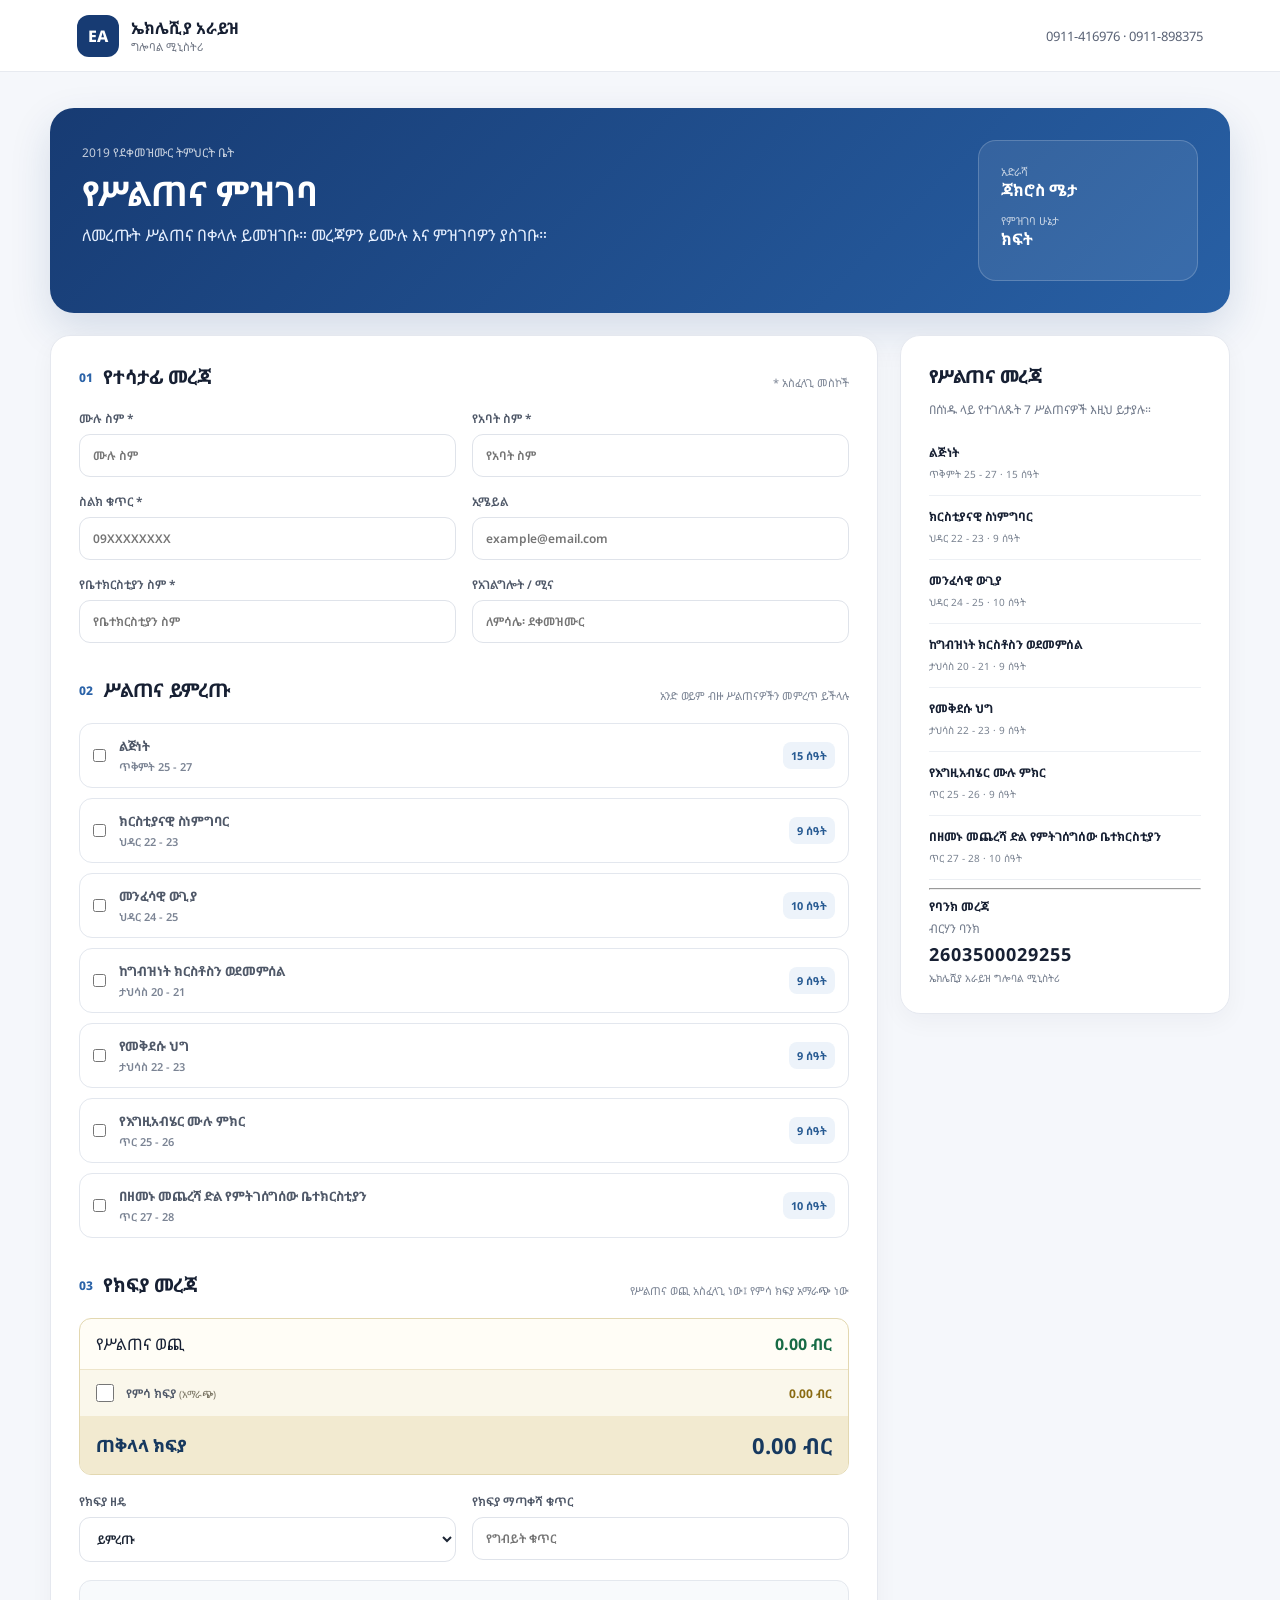
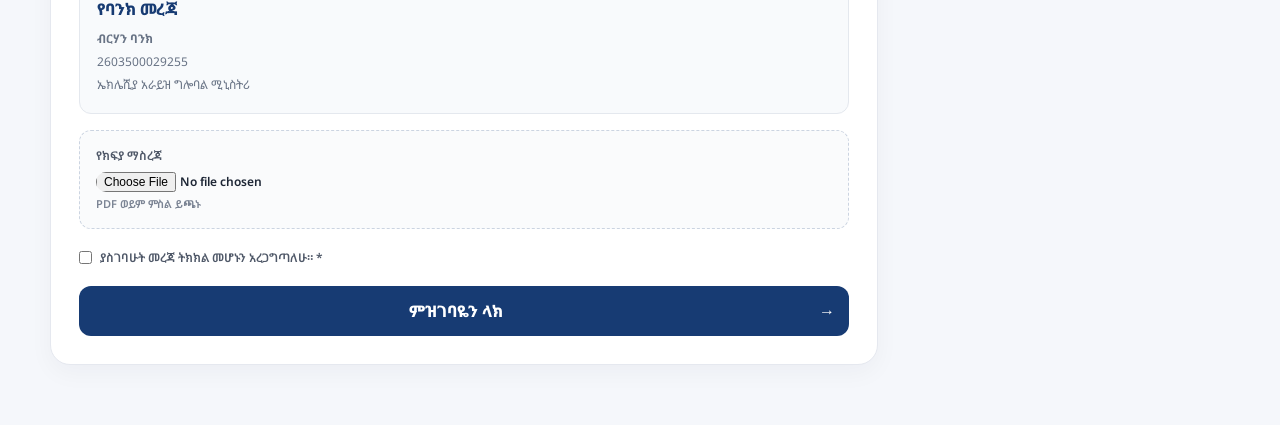
==== commit fe01765d: "Update index.html" ====
--- a/index.html
+++ b/index.html
@@ -1,1194 +1,1223 @@
-<!DOCTYPE html>
+<!doctype html>
 <html lang="am">
 <head>
-<meta charset="UTF-8">
-<meta name="viewport" content="width=device-width, initial-scale=1.0">
-
-<title>የደቀመዝሙር ሥልጠና ምዝገባ | ኤክሌሺያ አራይዝ</title>
-
-<link rel="preconnect" href="https://fonts.googleapis.com">
-<link rel="preconnect" href="https://fonts.gstatic.com" crossorigin>
-
-<link href="https://fonts.googleapis.com/css2?family=Noto+Sans+Ethiopic:wght@400;500;600;700;800&display=swap" rel="stylesheet">
-
-<style>
-
-*{
+  <meta charset="utf-8">
+  <meta name="viewport" content="width=device-width,initial-scale=1">
+
+  <title>የሥልጠና ምዝገባ | ኤክሌሺያ አራይዝ</title>
+
+  <link rel="preconnect" href="https://fonts.googleapis.com">
+  <link rel="preconnect" href="https://fonts.gstatic.com" crossorigin>
+
+  <link
+    href="https://fonts.googleapis.com/css2?family=Noto+Sans+Ethiopic:wght@400;500;600;700;800&display=swap"
+    rel="stylesheet"
+  >
+
+  <style>
+
+  *{
     box-sizing:border-box;
-}
-
-:root{
-    --green:#176b45;
-    --dark:#0b3326;
-    --gold:#d7a82d;
-    --red:#a62b2b;
-    --blue:#173b73;
-    --light:#f5f7f4;
-    --white:#ffffff;
-    --border:#dfe6e1;
-    --muted:#68756e;
-}
-
-body{
+  }
+
+  body{
     margin:0;
     font-family:"Noto Sans Ethiopic",Arial,sans-serif;
-    background:#f5f7f4;
-    color:#17231d;
-}
-
-button,
-input,
-select,
-textarea{
-    font-family:inherit;
-}
-
-.top-line{
-    height:7px;
-    background:
-    linear-gradient(
-        90deg,
-        #07823d 0 33%,
-        #f5c400 33% 66%,
-        #c72c2c 66%
-    );
-}
-
-/* HEADER */
-
-header{
-    background:linear-gradient(135deg,#082f24,#14583c);
-    color:white;
-    padding:25px 20px;
-    box-shadow:0 4px 18px #0002;
-}
-
-.header-inner{
-    max-width:1180px;
-    margin:auto;
+    background:#f5f7fb;
+    color:#172033;
+  }
+
+  button,
+  input,
+  select,
+  textarea{
+    font:inherit;
+  }
+
+  /* =========================
+     TOP BAR
+  ========================= */
+
+  .topbar{
+    height:72px;
+    background:#fff;
+    border-bottom:1px solid #e7eaf0;
     display:flex;
     align-items:center;
-    gap:18px;
-}
-
-.cross{
-    width:60px;
-    height:60px;
-    border:2px solid #e5c65d;
-    border-radius:50%;
-    display:grid;
-    place-items:center;
-    color:#e5c65d;
-    font-size:32px;
-    font-weight:800;
-}
-
-.brand h1{
-    margin:0 0 4px;
-    font-size:24px;
-}
-
-.brand p{
-    margin:0;
-    color:#dbe9e1;
-    font-size:14px;
-}
-
-/* MAIN */
-
-.container{
-    max-width:1180px;
-    margin:30px auto;
-    padding:0 18px;
-}
-
-.hero{
-    background:#fffdf6;
-    border:1px solid #e8e3ce;
-    border-radius:20px;
-    padding:28px;
-    margin-bottom:22px;
-    box-shadow:0 8px 30px #173b2810;
-}
-
-.hero h2{
-    color:var(--dark);
-    margin:0 0 8px;
-}
-
-.hero p{
-    color:var(--muted);
-    line-height:1.9;
-    margin:0;
-}
-
-/* LAYOUT */
-
-.layout{
-    display:grid;
-    grid-template-columns:minmax(0,1fr) 340px;
-    gap:22px;
-}
-
-.card{
-    background:white;
-    border:1px solid var(--border);
-    border-radius:18px;
-    padding:24px;
-    box-shadow:0 5px 22px #163b2510;
-    margin-bottom:20px;
-}
-
-.section-title{
-    color:var(--dark);
-    font-size:19px;
-    border-bottom:1px solid var(--border);
-    padding-bottom:12px;
-    margin-bottom:20px;
-}
-
-/* FORM */
-
-.fields{
-    display:grid;
-    grid-template-columns:1fr 1fr;
-    gap:15px;
-}
-
-.field{
-    display:flex;
-    flex-direction:column;
-    gap:7px;
-}
-
-.field.full{
-    grid-column:1/-1;
-}
-
-label{
-    font-weight:700;
-    font-size:14px;
-}
-
-.required{
-    color:#b3261e;
-}
-
-input,
-select,
-textarea{
-    width:100%;
-    padding:13px 14px;
-    border:1px solid #ccd7d0;
-    border-radius:10px;
-    background:#fff;
-    font-size:14px;
-    outline:none;
-}
-
-textarea{
-    min-height:90px;
-    resize:vertical;
-}
-
-input:focus,
-select:focus,
-textarea:focus{
-    border-color:var(--green);
-    box-shadow:0 0 0 3px #176b4515;
-}
-
-/* TRAININGS */
-
-.training-list{
-    display:grid;
-    grid-template-columns:1fr 1fr;
-    gap:14px;
-}
-
-.training{
-    position:relative;
-    border:1px solid var(--border);
-    border-radius:14px;
-    padding:17px;
-    cursor:pointer;
-    transition:.2s;
-    background:#fff;
-}
-
-.training:hover{
-    border-color:var(--green);
-    transform:translateY(-1px);
-}
-
-.training.selected{
-    border:2px solid var(--green);
-    background:#f0f8f3;
-}
-
-.training input{
-    position:absolute;
-    opacity:0;
-}
-
-.training-number{
-    display:inline-grid;
-    place-items:center;
-    width:30px;
-    height:30px;
-    border-radius:50%;
-    background:var(--green);
-    color:#fff;
-    font-weight:800;
-    margin-bottom:9px;
-}
-
-.training h3{
-    font-size:15px;
-    line-height:1.65;
-    margin:0 0 8px;
-}
-
-.training-info{
-    font-size:12px;
-    color:var(--muted);
-    line-height:1.8;
-}
-
-.training-fee{
-    margin-top:8px;
-    color:var(--green);
-    font-weight:800;
-}
-
-/* PAYMENT */
-
-.payment-box{
-    border:1px solid #e3d8b1;
-    border-radius:14px;
-    background:#fffdf6;
-    overflow:hidden;
-    margin-bottom:20px;
-}
-
-.payment-row{
-    display:flex;
     justify-content:space-between;
-    align-items:center;
-    padding:15px 17px;
-    border-bottom:1px solid #eee5ca;
-}
-
-.payment-row strong{
-    color:var(--green);
-}
-
-.lunch-option{
+    padding:0 6%;
+    position:sticky;
+    top:0;
+    z-index:5;
+  }
+
+  .brand{
     display:flex;
     align-items:center;
     gap:12px;
-    padding:15px 17px;
+  }
+
+  .logo{
+    width:42px;
+    height:42px;
+    border-radius:12px;
+    background:#173b73;
+    color:#fff;
+    display:grid;
+    place-items:center;
+    font-weight:800;
+  }
+
+  .brand strong,
+  .brand span{
+    display:block;
+  }
+
+  .brand span{
+    font-size:11px;
+    color:#6d7482;
+  }
+
+  .contact{
+    font-size:13px;
+    color:#596275;
+  }
+
+  /* =========================
+     HERO
+  ========================= */
+
+  .hero{
+    max-width:1180px;
+    margin:36px auto 22px;
+    padding:32px;
+    border-radius:24px;
+    background:linear-gradient(135deg,#173b73,#2860a5);
+    color:white;
+    display:flex;
+    justify-content:space-between;
+    gap:25px;
+    box-shadow:0 16px 40px #173b7325;
+  }
+
+  .eyebrow{
+    font-size:12px;
+    opacity:.75;
+  }
+
+  .hero h1{
+    font-size:34px;
+    margin:8px 0;
+  }
+
+  .hero p{
+    margin:0;
+    max-width:650px;
+    color:#e5efff;
+  }
+
+  .hero-card{
+    background:#ffffff16;
+    border:1px solid #ffffff30;
+    border-radius:18px;
+    padding:18px 22px;
+    min-width:220px;
+  }
+
+  .mini-label{
+    font-size:11px;
+    opacity:.7;
+    margin-top:5px;
+  }
+
+  .hero-card b{
+    display:block;
+    margin-bottom:12px;
+  }
+
+  /* =========================
+     LAYOUT
+  ========================= */
+
+  .layout{
+    max-width:1180px;
+    margin:auto;
+    padding:0 0 60px;
+    display:grid;
+    grid-template-columns:1fr 330px;
+    gap:22px;
+  }
+
+  .card{
+    background:#fff;
+    border:1px solid #e5e8ef;
+    border-radius:20px;
+    padding:28px;
+    box-shadow:0 8px 25px #1720330a;
+  }
+
+  /* =========================
+     SECTION HEAD
+  ========================= */
+
+  .section-head{
+    display:flex;
+    justify-content:space-between;
+    align-items:end;
+    margin-bottom:20px;
+  }
+
+  .section-head div{
+    display:flex;
+    align-items:center;
+    gap:10px;
+  }
+
+  .section-head span{
+    font-weight:800;
+    color:#2b63a8;
+    font-size:12px;
+  }
+
+  .section-head h2{
+    font-size:19px;
+    margin:0;
+  }
+
+  .section-head small{
+    font-size:11px;
+    color:#7b8494;
+  }
+
+  .space{
+    margin-top:34px;
+  }
+
+  /* =========================
+     FORM
+  ========================= */
+
+  .grid{
+    display:grid;
+    gap:16px;
+  }
+
+  .two{
+    grid-template-columns:1fr 1fr;
+  }
+
+  label{
+    font-size:12px;
+    font-weight:600;
+    color:#4f5868;
+  }
+
+  input,
+  select,
+  textarea{
+    display:block;
+    width:100%;
+    margin-top:7px;
+    border:1px solid #dfe3ea;
+    border-radius:11px;
+    padding:12px 13px;
+    outline:0;
+    background:#fff;
+    color:#1d2635;
+  }
+
+  textarea{
+    min-height:90px;
+    resize:vertical;
+  }
+
+  input:focus,
+  select:focus,
+  textarea:focus{
+    border-color:#3471bb;
+    box-shadow:0 0 0 3px #3471bb14;
+  }
+
+  /* =========================
+     TRAINING LIST
+  ========================= */
+
+  .training-list{
+    display:grid;
+    gap:10px;
+  }
+
+  .training{
+    display:flex;
+    align-items:center;
+    gap:13px;
+    border:1px solid #e3e7ee;
+    border-radius:13px;
+    padding:13px;
+    cursor:pointer;
+    transition:.15s;
+  }
+
+  .training:hover{
+    border-color:#8db0d7;
+    background:#f8fbff;
+  }
+
+  .training.selected{
+    border-color:#3471bb;
+    background:#f3f8ff;
+  }
+
+  .training input{
+    width:auto;
+    margin:0;
+  }
+
+  .training-main{
+    flex:1;
+  }
+
+  .training-title{
+    font-weight:700;
+    font-size:13px;
+  }
+
+  .training-meta{
+    font-size:11px;
+    color:#7b8494;
+    margin-top:4px;
+  }
+
+  .hours{
+    font-size:11px;
+    font-weight:700;
+    background:#edf3fa;
+    padding:6px 8px;
+    border-radius:8px;
+    color:#285b93;
+  }
+
+  /* =========================
+     PAYMENT
+  ========================= */
+
+  .payment-summary{
+    margin:14px 0 18px;
+    border:1px solid #e3d8b1;
+    border-radius:12px;
+    background:#fffdf6;
+    overflow:hidden;
+  }
+
+  .payment-row,
+  .lunch-option,
+  .payment-total{
+    display:flex;
+    align-items:center;
+    gap:12px;
+    padding:14px 16px;
+  }
+
+  .payment-row{
+    justify-content:space-between;
+    border-bottom:1px solid #eee5ca;
+  }
+
+  .payment-row strong{
+    color:#176b45;
+  }
+
+  /* OPTIONAL LUNCH */
+
+  .lunch-option{
+    cursor:pointer;
+    justify-content:flex-start;
     background:#faf7eb;
-    cursor:pointer;
-}
-
-.lunch-option input{
+  }
+
+  .lunch-option input{
     width:18px;
     height:18px;
-}
-
-.lunch-text{
+    margin:0;
+    flex:none;
+  }
+
+  .lunch-option span{
     flex:1;
-    font-weight:700;
-}
-
-.optional{
-    font-size:12px;
-    color:#8a8068;
+    font-weight:600;
+  }
+
+  .lunch-option small{
     font-weight:400;
-}
-
-.lunch-amount{
+    color:#7b7665;
+  }
+
+  .lunch-option strong{
+    white-space:nowrap;
     color:#8a6b13;
+  }
+
+  /* TOTAL */
+
+  .payment-total{
+    justify-content:space-between;
+    background:#f2ead0;
+    font-size:17px;
     font-weight:800;
-    white-space:nowrap;
-}
-
-.total{
-    display:flex;
-    justify-content:space-between;
-    align-items:center;
-    padding:18px;
-    background:#f2ead0;
     color:#17395f;
-    font-size:18px;
-    font-weight:800;
-}
-
-.total strong{
-    font-size:24px;
-}
-
-/* BANK */
-
-.bank{
-    background:#0d392a;
-    color:white;
-    border-radius:15px;
-    padding:20px;
-    line-height:1.9;
-    margin-bottom:18px;
-}
-
-.bank strong{
-    color:#f1d064;
-}
-
-.bank-number{
-    font-size:21px;
-    font-weight:800;
-    letter-spacing:1px;
-}
-
-/* UPLOAD */
-
-.upload{
-    margin-top:15px;
+  }
+
+  .payment-total strong{
+    font-size:22px;
+  }
+
+  /* =========================
+     UPLOAD
+  ========================= */
+
+  .upload{
+    display:block;
+    margin-top:16px;
     border:1.5px dashed #cbd4e1;
     padding:16px;
     border-radius:12px;
     background:#fafbfc;
-}
-
-.upload input{
+  }
+
+  .upload input{
     border:0;
     padding:0;
-    margin:10px 0 5px;
-}
-
-.file-name{
-    font-size:12px;
-    color:var(--muted);
-}
-
-/* CHECK */
-
-.agreement{
+    margin:8px 0 3px;
+    background:none;
+  }
+
+  .upload span{
+    font-size:11px;
+    color:#7b8494;
+  }
+
+  /* =========================
+     AGREEMENT
+  ========================= */
+
+  .check{
     display:flex;
-    gap:9px;
-    align-items:flex-start;
-    font-size:13px;
-    line-height:1.7;
+    align-items:center;
+    gap:8px;
     margin:20px 0;
-}
-
-.agreement input{
-    width:18px;
-    height:18px;
-}
-
-/* BUTTON */
-
-.submit{
+  }
+
+  .check input{
+    width:auto;
+    margin:0;
+  }
+
+  /* =========================
+     BUTTON
+  ========================= */
+
+  .submit{
     width:100%;
     border:0;
     border-radius:12px;
-    padding:15px;
-    background:linear-gradient(135deg,#176b45,#0b4c31);
-    color:#fff;
-    font-size:16px;
+    background:#173b73;
+    color:white;
+    padding:14px;
     font-weight:800;
     cursor:pointer;
-    box-shadow:0 7px 16px #176b4530;
-}
-
-.submit:hover{
-    filter:brightness(1.08);
-}
-
-/* SIDE */
-
-.side{
+  }
+
+  .submit:hover{
+    background:#102e5a;
+  }
+
+  .submit span{
+    float:right;
+  }
+
+  /* =========================
+     SIDE BAR
+  ========================= */
+
+  .side{
+    height:max-content;
     position:sticky;
-    top:15px;
-    height:max-content;
-}
-
-.side h2{
-    color:var(--dark);
-    font-size:19px;
-    border-bottom:1px solid var(--border);
-    padding-bottom:12px;
-}
-
-.schedule-item{
+    top:92px;
+  }
+
+  .side-title{
+    font-size:18px;
+    font-weight:800;
+  }
+
+  .side p{
+    font-size:12px;
+    color:#70798a;
+    line-height:1.7;
+  }
+
+  .summary-item{
     padding:12px 0;
-    border-bottom:1px solid var(--border);
-}
-
-.schedule-item strong{
+    border-bottom:1px solid #edf0f4;
+  }
+
+  .summary-item b{
+    font-size:12px;
     display:block;
-    font-size:13px;
-    line-height:1.6;
-}
-
-.schedule-item span{
+  }
+
+  .summary-item span{
+    font-size:10px;
+    color:#7a8391;
+  }
+
+  .bank{
+    display:grid;
+    gap:5px;
     font-size:12px;
-    color:var(--muted);
-}
-
-.side-bank{
-    margin-top:20px;
-}
-
-/* MODAL */
-
-.modal{
-    display:none;
+  }
+
+  .bank strong{
+    font-size:18px;
+    letter-spacing:1px;
+  }
+
+  .bank span,
+  .bank small{
+    color:#737c8c;
+  }
+
+  /* =========================
+     MODAL
+  ========================= */
+
+  .modal{
     position:fixed;
     inset:0;
-    background:#061f1599;
-    z-index:99;
-    align-items:center;
-    justify-content:center;
-    padding:20px;
-}
-
-.modal.show{
-    display:flex;
-}
-
-.modal-box{
-    background:white;
-    border-radius:20px;
-    max-width:480px;
-    width:100%;
-    padding:30px;
-    text-align:center;
-    box-shadow:0 20px 60px #0005;
-}
-
-.success{
-    width:62px;
-    height:62px;
-    border-radius:50%;
-    background:#e4f5eb;
-    color:var(--green);
+    background:#0d172799;
     display:grid;
     place-items:center;
-    font-size:32px;
-    margin:0 auto 15px;
-}
-
-.registration-number{
+    padding:20px;
+    z-index:20;
+  }
+
+  .hidden{
+    display:none;
+  }
+
+  .modal-box{
+    background:#fff;
+    border-radius:22px;
+    padding:34px;
+    text-align:center;
+    max-width:420px;
+    width:100%;
+    box-shadow:0 20px 60px #0003;
+  }
+
+  .success-icon{
+    margin:auto;
+    width:56px;
+    height:56px;
+    border-radius:50%;
+    background:#e8f7ef;
+    color:#198754;
+    display:grid;
+    place-items:center;
+    font-size:28px;
+    font-weight:800;
+  }
+
+  .modal-box h2{
+    margin:16px 0 5px;
+  }
+
+  .modal-box p{
+    font-size:12px;
+    color:#687385;
+  }
+
+  .modal-box #regNo{
     font-size:24px;
-    font-weight:800;
-    color:var(--green);
-    background:#f2f8f4;
+    color:#173b73;
+    letter-spacing:1px;
+  }
+
+  .muted{
+    margin-top:18px;
+  }
+
+  .modal-box button{
+    border:0;
+    background:#173b73;
+    color:#fff;
+    padding:11px 28px;
     border-radius:10px;
-    padding:12px;
-    margin:18px 0;
-}
-
-.close{
-    border:0;
-    background:var(--green);
-    color:white;
-    border-radius:10px;
-    padding:12px 25px;
-    font-weight:700;
     cursor:pointer;
-}
-
-/* MOBILE */
-
-@media(max-width:900px){
+  }
+
+  /* =========================
+     MOBILE
+  ========================= */
+
+  @media(max-width:850px){
 
     .layout{
-        grid-template-columns:1fr;
+      grid-template-columns:1fr;
+      padding:0 14px 40px;
     }
 
+    .hero{
+      margin:20px 14px;
+      padding:25px;
+      display:block;
+    }
+
+    .hero h1{
+      font-size:28px;
+    }
+
+    .hero-card{
+      margin-top:18px;
+    }
+
     .side{
-        position:static;
+      position:static;
     }
 
-    .training-list{
-        grid-template-columns:1fr;
+    .two{
+      grid-template-columns:1fr;
     }
-}
-
-@media(max-width:650px){
-
-    .header-inner{
-        align-items:flex-start;
+
+    .topbar{
+      padding:0 14px;
     }
 
-    .cross{
-        width:50px;
-        height:50px;
-        font-size:27px;
+    .contact{
+      display:none;
     }
 
-    .brand h1{
-        font-size:18px;
+    .card{
+      padding:20px;
     }
 
-    .fields{
-        grid-template-columns:1fr;
+    .section-head{
+      display:block;
     }
 
-    .field.full{
-        grid-column:auto;
+    .section-head small{
+      display:block;
+      margin-top:5px;
     }
 
-    .container{
-        padding:0 12px;
+    .training{
+      align-items:flex-start;
     }
 
-    .card{
-        padding:18px;
+    .hours{
+      display:none;
     }
-
-    .payment-row,
-    .lunch-option,
-    .total{
-        font-size:13px;
-    }
-
-    .total strong{
-        font-size:20px;
-    }
-}
-
-</style>
+  }
+
+  </style>
 </head>
 
+
 <body>
 
-<div class="top-line"></div>
-
-<header>
-
-<div class="header-inner">
-
-<div class="cross">✝</div>
-
-<div class="brand">
-
-<h1>ኤክሌሺያ አራይዝ ግሎባል ሚኒስትሪ</h1>
-
-<p>
-የጢራኖስ የደቀመዝሙር ትምህርት ቤት
-</p>
+<!-- =====================================================
+     HEADER
+===================================================== -->
+
+<header class="topbar">
+
+  <div class="brand">
+
+    <div class="logo">
+      EA
+    </div>
+
+    <div>
+
+      <strong>
+        ኤክሌሺያ አራይዝ
+      </strong>
+
+      <span>
+        ግሎባል ሚኒስትሪ
+      </span>
+
+    </div>
+
+  </div>
+
+
+  <div class="contact">
+    0911-416976 · 0911-898375
+  </div>
+
+</header>
+
+
+<!-- =====================================================
+     HERO
+===================================================== -->
+
+<main>
+
+<section class="hero">
+
+  <div class="hero-copy">
+
+    <span class="eyebrow">
+      2019 የደቀመዝሙር ትምህርት ቤት
+    </span>
+
+    <h1>
+      የሥልጠና ምዝገባ
+    </h1>
+
+    <p>
+      ለመረጡት ሥልጠና በቀላሉ ይመዝገቡ።
+      መረጃዎን ይሙሉ እና ምዝገባዎን ያስገቡ።
+    </p>
+
+  </div>
+
+
+  <div class="hero-card">
+
+    <div class="mini-label">
+      አድራሻ
+    </div>
+
+    <b>
+      ጃክሮስ ሜታ
+    </b>
+
+
+    <div class="mini-label">
+      የምዝገባ ሁኔታ
+    </div>
+
+    <b>
+      ክፍት
+    </b>
+
+  </div>
+
+</section>
+
+
+<!-- =====================================================
+     MAIN LAYOUT
+===================================================== -->
+
+<section class="layout">
+
+
+<!-- =====================================================
+     REGISTRATION FORM
+===================================================== -->
+
+<form
+  id="registrationForm"
+  class="card"
+  action="https://formsubmit.co/ekklesiaarise2023@gmail.com"
+  method="POST"
+  enctype="multipart/form-data"
+  target="submitFrame"
+>
+
+
+<!-- FORM EMAIL SETTINGS -->
+
+<input
+  type="hidden"
+  name="_subject"
+  value="አዲስ የደቀመዝሙር ሥልጠና ምዝገባ"
+>
+
+<input
+  type="hidden"
+  name="_template"
+  value="table"
+>
+
+<input
+  type="hidden"
+  name="_captcha"
+  value="true"
+>
+
+
+<!-- =====================================================
+     PARTICIPANT INFORMATION
+===================================================== -->
+
+<div class="section-head">
+
+  <div>
+
+    <span>
+      01
+    </span>
+
+    <h2>
+      የተሳታፊ መረጃ
+    </h2>
+
+  </div>
+
+  <small>
+    * አስፈላጊ መስኮች
+  </small>
 
 </div>
 
+
+<div class="grid two">
+
+  <label>
+
+    ሙሉ ስም *
+
+    <input
+      required
+      name="fullName"
+      placeholder="ሙሉ ስም"
+    >
+
+  </label>
+
+
+  <label>
+
+    የአባት ስም *
+
+    <input
+      required
+      name="fatherName"
+      placeholder="የአባት ስም"
+    >
+
+  </label>
+
+
+  <label>
+
+    ስልክ ቁጥር *
+
+    <input
+      required
+      name="phone"
+      type="tel"
+      placeholder="09XXXXXXXX"
+    >
+
+  </label>
+
+
+  <label>
+
+    ኢሜይል
+
+    <input
+      name="email"
+      type="email"
+      placeholder="example@email.com"
+    >
+
+  </label>
+
+
+  <label>
+
+    የቤተክርስቲያን ስም *
+
+    <input
+      required
+      name="church"
+      placeholder="የቤተክርስቲያን ስም"
+    >
+
+  </label>
+
+
+  <label>
+
+    የአገልግሎት / ሚና
+
+    <input
+      name="role"
+      placeholder="ለምሳሌ፡ ደቀመዝሙር"
+    >
+
+  </label>
+
 </div>
 
-</header>
-
-
-<main class="container">
-
-<section class="hero">
-
-<h2>
-የደቀመዝሙር ሥልጠና የመስመር ላይ ምዝገባ
-</h2>
-
-<p>
-እባክዎ የግል መረጃዎን በትክክል ይሙሉ፣
-የሚሳተፉበትን ሥልጠና ይምረጡ፣
-የክፍያ መረጃዎን ያስገቡ እና ምዝገባዎን ያስገቡ።
-</p>
+
+<!-- =====================================================
+     TRAINING SELECTION
+===================================================== -->
+
+<div class="section-head space">
+
+  <div>
+
+    <span>
+      02
+    </span>
+
+    <h2>
+      ሥልጠና ይምረጡ
+    </h2>
+
+  </div>
+
+  <small>
+    አንድ ወይም ብዙ ሥልጠናዎችን መምረጥ ይችላሉ
+  </small>
+
+</div>
+
+
+<div
+  id="trainingList"
+  class="training-list"
+></div>
+
+
+<!-- =====================================================
+     PAYMENT
+===================================================== -->
+
+<div class="section-head space">
+
+  <div>
+
+    <span>
+      03
+    </span>
+
+    <h2>
+      የክፍያ መረጃ
+    </h2>
+
+  </div>
+
+  <small>
+    የሥልጠና ወጪ አስፈላጊ ነው፤
+    የምሳ ክፍያ አማራጭ ነው
+  </small>
+
+</div>
+
+
+<div
+  id="paymentSummary"
+  class="payment-summary"
+>
+
+
+<!-- PAYMENT 1 -->
+
+<div class="payment-row">
+
+  <span>
+    የሥልጠና ወጪ
+  </span>
+
+  <strong id="trainingFee">
+    0.00 ብር
+  </strong>
+
+</div>
+
+
+<!-- PAYMENT 2 -->
+
+<label class="lunch-option">
+
+  <input
+    id="lunchOption"
+    type="checkbox"
+    name="lunch"
+    value="yes"
+  >
+
+  <span>
+
+    የምሳ ክፍያ
+
+    <small>
+      (አማራጭ)
+    </small>
+
+  </span>
+
+  <strong id="lunchFee">
+    0.00 ብር
+  </strong>
+
+</label>
+
+
+<!-- TOTAL -->
+
+<div class="payment-total">
+
+  <span>
+    ጠቅላላ ክፍያ
+  </span>
+
+  <strong id="totalFee">
+    0.00 ብር
+  </strong>
+
+</div>
+
+</div>
+
+
+<!-- PAYMENT METHOD -->
+
+<div class="grid two">
+
+  <label>
+
+    የክፍያ ዘዴ
+
+    <select name="paymentMethod">
+
+      <option value="">
+        ይምረጡ
+      </option>
+
+      <option>
+        ባንክ ማስተላለፍ
+      </option>
+
+      <option>
+        በጥሬ ገንዘብ
+      </option>
+
+      <option>
+        ሌላ
+      </option>
+
+    </select>
+
+  </label>
+
+
+  <label>
+
+    የክፍያ ማጣቀሻ ቁጥር
+
+    <input
+      name="paymentRef"
+      placeholder="የግብይት ቁጥር"
+    >
+
+  </label>
+
+</div>
+
+
+<!-- BANK INFORMATION -->
+
+<div
+  style="
+    margin-top:18px;
+    padding:17px;
+    background:#f8fafc;
+    border:1px solid #e4e8ee;
+    border-radius:12px;
+  "
+>
+
+  <div
+    style="
+      font-weight:800;
+      color:#173b73;
+      margin-bottom:8px;
+    "
+  >
+    የባንክ መረጃ
+  </div>
+
+  <div style="font-size:12px;color:#687385;line-height:1.9">
+
+    <strong>
+      ብርሃን ባንክ
+    </strong>
+
+    <br>
+
+    2603500029255
+
+    <br>
+
+    ኤክሌሺያ አራይዝ ግሎባል ሚኒስትሪ
+
+  </div>
+
+</div>
+
+
+<!-- RECEIPT -->
+
+<label class="upload">
+
+  የክፍያ ማስረጃ
+
+  <input
+    id="receipt"
+    name="receipt"
+    type="file"
+    accept="image/*,.pdf"
+  >
+
+  <span id="fileName">
+    PDF ወይም ምስል ይጫኑ
+  </span>
+
+</label>
+
+
+<!-- AGREEMENT -->
+
+<label class="check">
+
+  <input
+    required
+    type="checkbox"
+    name="agree"
+  >
+
+  ያስገባሁት መረጃ ትክክል መሆኑን
+  አረጋግጣለሁ። *
+
+</label>
+
+
+<!-- SUBMIT -->
+
+<button
+  class="submit"
+  type="submit"
+>
+
+  ምዝገባዬን ላክ
+
+  <span>
+    →
+  </span>
+
+</button>
+
+
+</form>
+
+
+<!-- =====================================================
+     SIDE INFORMATION
+===================================================== -->
+
+<aside class="card side">
+
+  <div class="side-title">
+    የሥልጠና መረጃ
+  </div>
+
+  <p>
+    በሰነዱ ላይ የተገለጹት
+    7 ሥልጠናዎች እዚህ ይታያሉ።
+  </p>
+
+
+  <div id="summary"></div>
+
+
+  <hr>
+
+
+  <div class="bank">
+
+    <b>
+      የባንክ መረጃ
+    </b>
+
+    <span>
+      ብርሃን ባንክ
+    </span>
+
+    <strong>
+      2603500029255
+    </strong>
+
+    <small>
+      ኤክሌሺያ አራይዝ
+      ግሎባል ሚኒስትሪ
+    </small>
+
+  </div>
+
+</aside>
+
 
 </section>
 
-
-<div class="layout">
-
-
-<!-- ================= FORM ================= -->
-
-<form
-id="registrationForm"
-class="card"
-action="https://formsubmit.co/ekklesiaarise2023@gmail.com"
-method="POST"
-enctype="multipart/form-data"
-target="emailFrame"
+</main>
+
+
+<!-- =====================================================
+     SUCCESS MODAL
+===================================================== -->
+
+<div
+  id="success"
+  class="modal hidden"
 >
 
-<!-- EMAIL SETTINGS -->
-
-<input
-type="hidden"
-name="_subject"
-value="አዲስ የደቀመዝሙር ሥልጠና ምዝገባ"
->
-
-<input
-type="hidden"
-name="_template"
-value="table"
->
-
-<input
-type="hidden"
-name="_captcha"
-value="true"
->
-
-<!-- ================= PARTICIPANT ================= -->
-
-<h2 class="section-title">
-፩. የተሳታፊ መረጃ
-</h2>
-
-<div class="fields">
-
-<div class="field">
-
-<label>
-ሙሉ ስም
-<span class="required">*</span>
-</label>
-
-<input
-name="ሙሉ_ስም"
-required
-placeholder="ሙሉ ስም"
->
+  <div class="modal-box">
+
+    <div class="success-icon">
+      ✓
+    </div>
+
+    <h2>
+      ምዝገባዎ ተሳክቷል!
+    </h2>
+
+    <p>
+      የምዝገባ ቁጥርዎ
+    </p>
+
+    <strong id="regNo"></strong>
+
+    <p class="muted">
+      ይህን ቁጥር ለወደፊት
+      ማጣቀሻ ያስቀምጡ።
+    </p>
+
+    <button id="closeModal">
+      ዝጋ
+    </button>
+
+  </div>
 
 </div>
 
 
-<div class="field">
-
-<label>
-የአባት ስም
-<span class="required">*</span>
-</label>
-
-<input
-name="የአባት_ስም"
-required
-placeholder="የአባት ስም"
->
-
-</div>
-
-
-<div class="field">
-
-<label>
-ስልክ ቁጥር
-<span class="required">*</span>
-</label>
-
-<input
-name="ስልክ_ቁጥር"
-type="tel"
-required
-placeholder="09XXXXXXXX"
->
-
-</div>
-
-
-<div class="field">
-
-<label>
-ኢሜይል
-</label>
-
-<input
-name="ኢሜይል"
-type="email"
-placeholder="example@email.com"
->
-
-</div>
-
-
-<div class="field">
-
-<label>
-የቤተክርስቲያን ስም
-</label>
-
-<input
-name="የቤተክርስቲያን_ስም"
-placeholder="የቤተክርስቲያን ስም"
->
-
-</div>
-
-
-<div class="field">
-
-<label>
-የአገልግሎት / ሚና
-</label>
-
-<input
-name="የአገልግሎት_ሚና"
-placeholder="ለምሳሌ፡ ደቀመዝሙር"
->
-
-</div>
-
-
-<div class="field full">
-
-<label>
-አድራሻ
-</label>
-
-<textarea
-name="አድራሻ"
-placeholder="የመኖሪያ አድራሻ"
-></textarea>
-
-</div>
-
-</div>
-
-
-<!-- ================= TRAININGS ================= -->
-
-<h2 class="section-title" style="margin-top:35px">
-
-፪. ሥልጠና ይምረጡ
-
-</h2>
-
-<div
-id="trainingList"
-class="training-list"
-></div>
-
-
-<!-- ================= PAYMENT ================= -->
-
-<h2 class="section-title" style="margin-top:35px">
-
-፫. የክፍያ መረጃ
-
-</h2>
-
-
-<div class="payment-box">
-
-
-<!-- PAYMENT ONE -->
-
-<div class="payment-row">
-
-<span>
-<strong>የሥልጠና ወጪ</strong>
-</span>
-
-<strong id="trainingFee">
-0.00 ብር
-</strong>
-
-</div>
-
-
-<!-- PAYMENT TWO -->
-
-<label class="lunch-option">
-
-<input
-id="lunchOption"
-type="checkbox"
-name="የምሳ_ክፍያ"
-value="አዎ"
->
-
-<span class="lunch-text">
-
-የምሳ ክፍያ
-
-<span class="optional">
-(አማራጭ)
-</span>
-
-</span>
-
-<strong
-id="lunchFee"
-class="lunch-amount"
->
-0.00 ብር
-</strong>
-
-</label>
-
-
-<!-- TOTAL -->
-
-<div class="total">
-
-<span>
-ጠቅላላ ክፍያ
-</span>
-
-<strong id="totalFee">
-0.00 ብር
-</strong>
-
-</div>
-
-</div>
-
-
-<!-- HIDDEN CALCULATED VALUES -->
-
-<input
-type="hidden"
-name="የሥልጠና_ወጪ"
-id="hiddenTrainingFee"
->
-
-<input
-type="hidden"
-name="የምሳ_ክፍያ"
-id="hiddenLunchFee"
->
-
-<input
-type="hidden"
-name="ጠቅላላ_ክፍያ"
-id="hiddenTotalFee"
->
-
-<input
-type="hidden"
-name="የምሳ_አማራጭ"
-id="hiddenLunchStatus"
->
-
-
-<!-- BANK -->
-
-<div class="bank">
-
-<div>
-<strong>የክፍያ መረጃ</strong>
-</div>
-
-<div>
-ብርሃን ባንክ
-</div>
-
-<div class="bank-number">
-2603500029255
-</div>
-
-<div>
-ኤክሌሺያ አራይዝ ግሎባል ሚኒስትሪ
-</div>
-
-</div>
-
-
-<div class="fields">
-
-<div class="field">
-
-<label>
-የክፍያ ዘዴ
-<span class="required">*</span>
-</label>
-
-<select
-name="የክፍያ_ዘዴ"
-required
->
-
-<option value="">
-ይምረጡ
-</option>
-
-<option>
-ብርሃን ባንክ
-</option>
-
-<option>
-በጥሬ ገንዘብ
-</option>
-
-<option>
-ሌላ
-</option>
-
-</select>
-
-</div>
-
-
-<div class="field">
-
-<label>
-የክፍያ ማጣቀሻ ቁጥር
-</label>
-
-<input
-name="የክፍያ_ማጣቀሻ"
-placeholder="የግብይት ቁጥር"
->
-
-</div>
-
-</div>
-
-
-<!-- RECEIPT -->
-
-<div class="upload">
-
-<label>
-የክፍያ ማስረጃ
-</label>
-
-<input
-id="receipt"
-name="_attachment"
-type="file"
-accept="image/*,.pdf"
->
-
-<div
-id="fileName"
-class="file-name"
->
-PDF ወይም ምስል ይጫኑ
-</div>
-
-</div>
-
-
-<!-- AGREEMENT -->
-
-<label class="agreement">
-
-<input
-type="checkbox"
-required
-name="ማረጋገጫ"
-value="አረጋግጫለሁ"
->
-
-<span>
-
-ያስገባሁት መረጃ ትክክል መሆኑን
-እና የምዝገባ ሂደቱን መቀጠል መፈለጌን አረጋግጣለሁ።
-
-</span>
-
-</label>
-
-
-<button
-class="submit"
-type="submit"
->
-
-ምዝገባዬን ላክ
-
-</button>
-
-</form>
-
-
-<!-- ================= SIDE BAR ================= -->
-
-<aside class="card side">
-
-<h2>
-የሥልጠና መርሃ ግብር
-</h2>
-
-
-<div class="schedule-item">
-
-<strong>
-1. ልጅነት
-</strong>
-
-<span>
-ጥቅምት 25 - 27 · 15 ሰዓት
-</span>
-
-</div>
-
-
-<div class="schedule-item">
-
-<strong>
-2. ክርስቲያናዊ ስነምግባር
-</strong>
-
-<span>
-ህዳር 22 - 23 · 9 ሰዓት
-</span>
-
-</div>
-
-
-<div class="schedule-item">
-
-<strong>
-3. መንፈሳዊ ውጊያ
-</strong>
-
-<span>
-ህዳር 24 - 25 · 10 ሰዓት
-</span>
-
-</div>
-
-
-<div class="schedule-item">
-
-<strong>
-4. ከግብዝነት ክርስቶስን ወደመምሰል
-</strong>
-
-<span>
-ታህሳስ 20 - 21 · 9 ሰዓት
-</span>
-
-</div>
-
-
-<div class="schedule-item">
-
-<strong>
-5. የመቅደሱ ህግ
-</strong>
-
-<span>
-ታህሳስ 22 - 23 · 9 ሰዓት
-</span>
-
-</div>
-
-
-<div class="schedule-item">
-
-<strong>
-6. የእግዚአብሄር ሙሉ ምክር
-</strong>
-
-<span>
-ጥር 25 - 26 · 9 ሰዓት
-</span>
-
-</div>
-
-
-<div class="schedule-item">
-
-<strong>
-7. በዘመኑ መጨረሻ ድል የምትገሰግሰው ቤተክርስቲያን
-</strong>
-
-<span>
-ጥር 27 - 28 · 10 ሰዓት
-</span>
-
-</div>
-
-
-<div class="side-bank">
-
-<h2>
-የባንክ መረጃ
-</h2>
-
-<p>
-<strong>ብርሃን ባንክ</strong>
-</p>
-
-<p class="bank-number">
-2603500029255
-</p>
-
-<p>
-ኤክሌሺያ አራይዝ ግሎባል ሚኒስትሪ
-</p>
-
-<p>
-<strong>አድራሻ፡</strong>
-ጃክሮስ ሜታ
-</p>
-
-<p>
-<strong>ስልክ፡</strong><br>
-0911-416976<br>
-0911-898375
-</p>
-
-</div>
-
-</aside>
-
-</div>
-
-</main>
-
-
-<!-- ================= SUCCESS MODAL ================= -->
-
-<div
-id="successModal"
-class="modal"
->
-
-<div class="modal-box">
-
-<div class="success">
-✓
-</div>
-
-<h2>
-ምዝገባዎ ተሳክቷል!
-</h2>
-
-<p>
-የምዝገባ ቁጥርዎ
-</p>
-
-<div
-id="registrationNumber"
-class="registration-number"
-></div>
-
-<p>
-ይህን ቁጥር ለወደፊት ማጣቀሻ ያስቀምጡ።
-</p>
-
-<button
-class="close"
-onclick="closeModal()"
->
-ዝጋ
-</button>
-
-</div>
-
-</div>
-
-
-<!-- Hidden frame used for form submission -->
+<!-- Hidden submission frame -->
 
 <iframe
-name="emailFrame"
-id="emailFrame"
-style="display:none"
+  name="submitFrame"
+  id="submitFrame"
+  style="display:none"
 ></iframe>
 
 
@@ -1198,260 +1227,308 @@
    TRAINING DATA
 ===================================================== */
 
+/*
+  Array format:
+
+  [name, date, hours, training cost, lunch cost]
+*/
+
 const trainings = [
 
-{
-    name:"ልጅነት",
-    date:"ጥቅምት 25 - 27",
-    hours:15,
-    trainingFee:510,
-    lunchFee:1030
-},
-
-{
-    name:"ክርስቲያናዊ ስነምግባር",
-    date:"ህዳር 22 - 23",
-    hours:9,
-    trainingFee:350,
-    lunchFee:685
-},
-
-{
-    name:"መንፈሳዊ ውጊያ",
-    date:"ህዳር 24 - 25",
-    hours:10,
-    trainingFee:350,
-    lunchFee:685
-},
-
-{
-    name:"ከግብዝነት ክርስቶስን ወደመምሰል",
-    date:"ታህሳስ 20 - 21",
-    hours:9,
-    trainingFee:350,
-    lunchFee:685
-},
-
-{
-    name:"የመቅደሱ ህግ",
-    date:"ታህሳስ 22 - 23",
-    hours:9,
-    trainingFee:350,
-    lunchFee:685
-},
-
-{
-    name:"የእግዚአብሄር ሙሉ ምክር",
-    date:"ጥር 25 - 26",
-    hours:9,
-    trainingFee:350,
-    lunchFee:685
-},
-
-{
-    name:"በዘመኑ መጨረሻ ድል የምትገሰግሰው ቤተክርስቲያን",
-    date:"ጥር 27 - 28",
-    hours:10,
-    trainingFee:350,
-    lunchFee:685
+  [
+    "ልጅነት",
+    "ጥቅምት 25 - 27",
+    "15",
+    510,
+    1030
+  ],
+
+  [
+    "ክርስቲያናዊ ስነምግባር",
+    "ህዳር 22 - 23",
+    "9",
+    350,
+    685
+  ],
+
+  [
+    "መንፈሳዊ ውጊያ",
+    "ህዳር 24 - 25",
+    "10",
+    350,
+    685
+  ],
+
+  [
+    "ከግብዝነት ክርስቶስን ወደመምሰል",
+    "ታህሳስ 20 - 21",
+    "9",
+    350,
+    685
+  ],
+
+  [
+    "የመቅደሱ ህግ",
+    "ታህሳስ 22 - 23",
+    "9",
+    350,
+    685
+  ],
+
+  [
+    "የእግዚአብሄር ሙሉ ምክር",
+    "ጥር 25 - 26",
+    "9",
+    350,
+    685
+  ],
+
+  [
+    "በዘመኑ መጨረሻ ድል የምትገሰግሰው ቤተክርስቲያን",
+    "ጥር 27 - 28",
+    "10",
+    350,
+    685
+  ]
+
+];
+
+
+/* =====================================================
+   ELEMENTS
+===================================================== */
+
+const trainingList =
+  document.getElementById("trainingList");
+
+const summary =
+  document.getElementById("summary");
+
+const trainingFeeEl =
+  document.getElementById("trainingFee");
+
+const lunchFeeEl =
+  document.getElementById("lunchFee");
+
+const totalFeeEl =
+  document.getElementById("totalFee");
+
+const lunchOption =
+  document.getElementById("lunchOption");
+
+const form =
+  document.getElementById("registrationForm");
+
+
+/* =====================================================
+   CREATE TRAINING CARDS
+===================================================== */
+
+trainings.forEach((training,index)=>{
+
+  const item =
+    document.createElement("label");
+
+  item.className="training";
+
+
+  item.innerHTML=`
+
+    <input
+      type="checkbox"
+      name="training"
+      value="${index}"
+    >
+
+    <div class="training-main">
+
+      <div class="training-title">
+        ${training[0]}
+      </div>
+
+      <div class="training-meta">
+        ${training[1]}
+      </div>
+
+    </div>
+
+    <span class="hours">
+      ${training[2]} ሰዓት
+    </span>
+
+  `;
+
+
+  trainingList.appendChild(item);
+
+
+  const checkbox =
+    item.querySelector("input");
+
+
+  checkbox.addEventListener(
+    "change",
+    function(){
+
+      item.classList.toggle(
+        "selected",
+        checkbox.checked
+      );
+
+      updatePayment();
+
+    }
+  );
+
+
+  /* SIDE SUMMARY */
+
+  const summaryItem =
+    document.createElement("div");
+
+  summaryItem.className =
+    "summary-item";
+
+  summaryItem.innerHTML=`
+
+    <b>
+      ${training[0]}
+    </b>
+
+    <span>
+      ${training[1]} · ${training[2]} ሰዓት
+    </span>
+
+  `;
+
+  summary.appendChild(summaryItem);
+
+});
+
+
+/* =====================================================
+   CALCULATE PAYMENT
+===================================================== */
+
+function getSelected(){
+
+  return [
+    ...document.querySelectorAll(
+      'input[name="training"]:checked'
+    )
+  ].map(
+    checkbox =>
+      Number(checkbox.value)
+  );
+
 }
 
-];
+
+function calculateAmounts(){
+
+  const selected =
+    getSelected();
+
+
+  /*
+    PAYMENT 1
+    Training cost
+  */
+
+  const trainingFee =
+    selected.reduce(
+      (total,index)=>
+        total +
+        trainings[index][3],
+      0
+    );
+
+
+  /*
+    PAYMENT 2
+    Lunch cost
+
+    This is calculated but NOT
+    added unless lunch is selected.
+  */
+
+  const lunchFee =
+    selected.reduce(
+      (total,index)=>
+        total +
+        trainings[index][4],
+      0
+    );
+
+
+  const selectedLunch =
+    lunchOption.checked
+      ? lunchFee
+      : 0;
+
+
+  const total =
+    trainingFee +
+    selectedLunch;
+
+
+  return {
+    trainingFee,
+    lunchFee,
+    total,
+    lunchSelected:
+      lunchOption.checked
+  };
+
+}
+
+
+function updatePayment(){
+
+  const amounts =
+    calculateAmounts();
+
+
+  trainingFeeEl.textContent =
+    amounts.trainingFee.toLocaleString(
+      "en-US",
+      {
+        minimumFractionDigits:2,
+        maximumFractionDigits:2
+      }
+    ) + " ብር";
+
+
+  lunchFeeEl.textContent =
+    amounts.lunchFee.toLocaleString(
+      "en-US",
+      {
+        minimumFractionDigits:2,
+        maximumFractionDigits:2
+      }
+    ) + " ብር";
+
+
+  totalFeeEl.textContent =
+    amounts.total.toLocaleString(
+      "en-US",
+      {
+        minimumFractionDigits:2,
+        maximumFractionDigits:2
+      }
+    ) + " ብር";
+
+}
 
 
 /* =====================================================
-   DISPLAY TRAININGS
+   LUNCH CHANGE
 ===================================================== */
 
-const trainingList =
-document.getElementById("trainingList");
-
-
-trainings.forEach((training,index)=>{
-
-    const item=document.createElement("label");
-
-    item.className="training";
-
-    item.innerHTML=`
-
-        <input
-            type="checkbox"
-            name="የተመረጠ_ሥልጠና"
-            value="${training.name}"
-            data-index="${index}"
-        >
-
-        <div>
-
-            <div class="training-number">
-                ${index+1}
-            </div>
-
-            <h3>
-                ${training.name}
-            </h3>
-
-            <div class="training-info">
-                ${training.date}
-                ·
-                ${training.hours} ሰዓት
-            </div>
-
-            <div class="training-fee">
-                የሥልጠና ወጪ:
-                ${training.trainingFee.toLocaleString()} ብር
-            </div>
-
-        </div>
-    `;
-
-    trainingList.appendChild(item);
-
-    const checkbox=item.querySelector("input");
-
-    checkbox.addEventListener("change",()=>{
-
-        item.classList.toggle(
-            "selected",
-            checkbox.checked
-        );
-
-        calculatePayment();
-
-    });
-
-});
-
-
-/* =====================================================
-   PAYMENT CALCULATION
-===================================================== */
-
-const lunchOption =
-document.getElementById("lunchOption");
-
-const trainingFeeDisplay =
-document.getElementById("trainingFee");
-
-const lunchFeeDisplay =
-document.getElementById("lunchFee");
-
-const totalFeeDisplay =
-document.getElementById("totalFee");
-
-const hiddenTrainingFee =
-document.getElementById("hiddenTrainingFee");
-
-const hiddenLunchFee =
-document.getElementById("hiddenLunchFee");
-
-const hiddenTotalFee =
-document.getElementById("hiddenTotalFee");
-
-const hiddenLunchStatus =
-document.getElementById("hiddenLunchStatus");
-
-
-function calculatePayment(){
-
-    const selected =
-    [...document.querySelectorAll(
-        'input[name="የተመረጠ_ሥልጠና"]:checked'
-    )];
-
-
-    let trainingTotal=0;
-
-    let lunchTotal=0;
-
-
-    selected.forEach(checkbox=>{
-
-        const index =
-        Number(checkbox.dataset.index);
-
-        trainingTotal +=
-        trainings[index].trainingFee;
-
-        lunchTotal +=
-        trainings[index].lunchFee;
-
-    });
-
-
-    /*
-       Lunch is OPTIONAL.
-       If checkbox is not selected,
-       lunch is NOT included.
-    */
-
-    const selectedLunch =
-    lunchOption.checked
-    ? lunchTotal
-    : 0;
-
-
-    const grandTotal =
-    trainingTotal + selectedLunch;
-
-
-    trainingFeeDisplay.textContent =
-    trainingTotal.toLocaleString(
-        "en-US",
-        {
-            minimumFractionDigits:2
-        }
-    ) + " ብር";
-
-
-    lunchFeeDisplay.textContent =
-    lunchTotal.toLocaleString(
-        "en-US",
-        {
-            minimumFractionDigits:2
-        }
-    ) + " ብር";
-
-
-    totalFeeDisplay.textContent =
-    grandTotal.toLocaleString(
-        "en-US",
-        {
-            minimumFractionDigits:2
-        }
-    ) + " ብር";
-
-
-    /* Values sent by email */
-
-    hiddenTrainingFee.value =
-    trainingTotal.toFixed(2) + " ብር";
-
-
-    hiddenLunchFee.value =
-    selectedLunch.toFixed(2) + " ብር";
-
-
-    hiddenTotalFee.value =
-    grandTotal.toFixed(2) + " ብር";
-
-
-    hiddenLunchStatus.value =
-    lunchOption.checked
-    ? "አዎ - የምሳ ክፍያ ተመርጧል"
-    : "አይ - የምሳ ክፍያ አልተመረጠም";
-
-}
-
-
 lunchOption.addEventListener(
-    "change",
-    calculatePayment
+  "change",
+  updatePayment
 );
-
-
-calculatePayment();
 
 
 /* =====================================================
@@ -1459,139 +1536,227 @@
 ===================================================== */
 
 document
-.getElementById("receipt")
-.addEventListener(
+  .getElementById("receipt")
+  .addEventListener(
     "change",
     function(){
 
-        const fileName =
-        document.getElementById("fileName");
-
-        if(this.files.length){
-
-            fileName.textContent =
-            "የተመረጠው ፋይል፡ "
-            + this.files[0].name;
-
-        }else{
-
-            fileName.textContent =
-            "PDF ወይም ምስል ይጫኑ";
-
-        }
+      const file =
+        this.files[0];
+
+      document.getElementById(
+        "fileName"
+      ).textContent =
+        file
+          ? "የተመረጠው ፋይል፡ " + file.name
+          : "PDF ወይም ምስል ይጫኑ";
 
     }
-);
+  );
 
 
 /* =====================================================
    FORM SUBMISSION
 ===================================================== */
 
-const form =
-document.getElementById(
-    "registrationForm"
+form.addEventListener(
+  "submit",
+  function(event){
+
+    const selected =
+      getSelected();
+
+
+    /* At least one training */
+
+    if(selected.length === 0){
+
+      event.preventDefault();
+
+      alert(
+        "እባክዎ ቢያንስ አንድ ሥልጠና ይምረጡ።"
+      );
+
+      return;
+
+    }
+
+
+    /*
+      Calculate final amount.
+    */
+
+    const amounts =
+      calculateAmounts();
+
+
+    /*
+      Registration number
+    */
+
+    const registrationNumber =
+      "TRN-" +
+      new Date().getFullYear() +
+      "-" +
+      Math.random()
+        .toString(36)
+        .substring(2,8)
+        .toUpperCase();
+
+
+    /*
+      Add registration number
+      to email submission.
+    */
+
+    const regInput =
+      document.createElement("input");
+
+    regInput.type="hidden";
+
+    regInput.name="registrationNumber";
+
+    regInput.value=
+      registrationNumber;
+
+    form.appendChild(regInput);
+
+
+    /*
+      Add calculated payment
+      information to email.
+    */
+
+    const trainingInput =
+      document.createElement("input");
+
+    trainingInput.type="hidden";
+
+    trainingInput.name="trainingPayment";
+
+    trainingInput.value =
+      amounts.trainingFee.toFixed(2) +
+      " ብር";
+
+    form.appendChild(trainingInput);
+
+
+    const lunchInput =
+      document.createElement("input");
+
+    lunchInput.type="hidden";
+
+    lunchInput.name="lunchPayment";
+
+    lunchInput.value =
+      amounts.lunchSelected
+        ? amounts.lunchFee.toFixed(2) + " ብር"
+        : "አልተመረጠም";
+
+    form.appendChild(lunchInput);
+
+
+    const totalInput =
+      document.createElement("input");
+
+    totalInput.type="hidden";
+
+    totalInput.name="totalPayment";
+
+    totalInput.value =
+      amounts.total.toFixed(2) +
+      " ብር";
+
+    form.appendChild(totalInput);
+
+
+    /*
+      Add selected training names.
+    */
+
+    const trainingNames =
+      selected
+        .map(index => trainings[index][0])
+        .join("፣ ");
+
+
+    const trainingNamesInput =
+      document.createElement("input");
+
+    trainingNamesInput.type="hidden";
+
+    trainingNamesInput.name=
+      "selectedTrainings";
+
+    trainingNamesInput.value=
+      trainingNames;
+
+    form.appendChild(trainingNamesInput);
+
+
+    /*
+      IMPORTANT:
+      We do NOT preventDefault here.
+
+      The normal form submission goes
+      to FormSubmit and therefore can
+      send the registration email.
+    */
+
+
+    /*
+      Show success message after
+      allowing submission to happen.
+    */
+
+    setTimeout(
+      function(){
+
+        document.getElementById(
+          "regNo"
+        ).textContent =
+          registrationNumber;
+
+
+        document.getElementById(
+          "success"
+        ).classList.remove(
+          "hidden"
+        );
+
+      },
+      1200
+    );
+
+  }
 );
 
 
-form.addEventListener(
-    "submit",
-    function(event){
-
-        const selected =
-        document.querySelectorAll(
-            'input[name="የተመረጠ_ሥልጠና"]:checked'
-        );
-
-
-        /* Must select at least one training */
-
-        if(selected.length===0){
-
-            event.preventDefault();
-
-            alert(
-                "እባክዎ ቢያንስ አንድ ሥልጠና ይምረጡ።"
-            );
-
-            return;
-
-        }
-
-
-        /*
-           Generate registration number.
-        */
-
-        const registrationNumber =
-        "EAR-"
-        + new Date().getFullYear()
-        + "-"
-        + Math.random()
-            .toString(36)
-            .substring(2,8)
-            .toUpperCase();
-
-
-        document.getElementById(
-            "registrationNumber"
-        ).textContent =
-        registrationNumber;
-
-
-        /*
-           Send registration number
-           together with the form.
-        */
-
-        let hidden =
-        document.createElement("input");
-
-        hidden.type="hidden";
-
-        hidden.name="የምዝገባ_ቁጥር";
-
-        hidden.value=
-        registrationNumber;
-
-        form.appendChild(hidden);
-
-
-        /*
-           Allow the normal form submission
-           to FormSubmit.
-        */
-
-        setTimeout(
-            function(){
-
-                document
-                .getElementById(
-                    "successModal"
-                )
-                .classList.add("show");
-
-            },
-            1200
-        );
+/* =====================================================
+   CLOSE SUCCESS WINDOW
+===================================================== */
+
+document
+  .getElementById("closeModal")
+  .addEventListener(
+    "click",
+    function(){
+
+      document.getElementById(
+        "success"
+      ).classList.add(
+        "hidden"
+      );
 
     }
-);
+  );
 
 
 /* =====================================================
-   CLOSE MODAL
+   INITIAL PAYMENT
 ===================================================== */
 
-function closeModal(){
-
-    document
-    .getElementById(
-        "successModal"
-    )
-    .classList.remove("show");
-
-}
+updatePayment();
 
 </script>
 
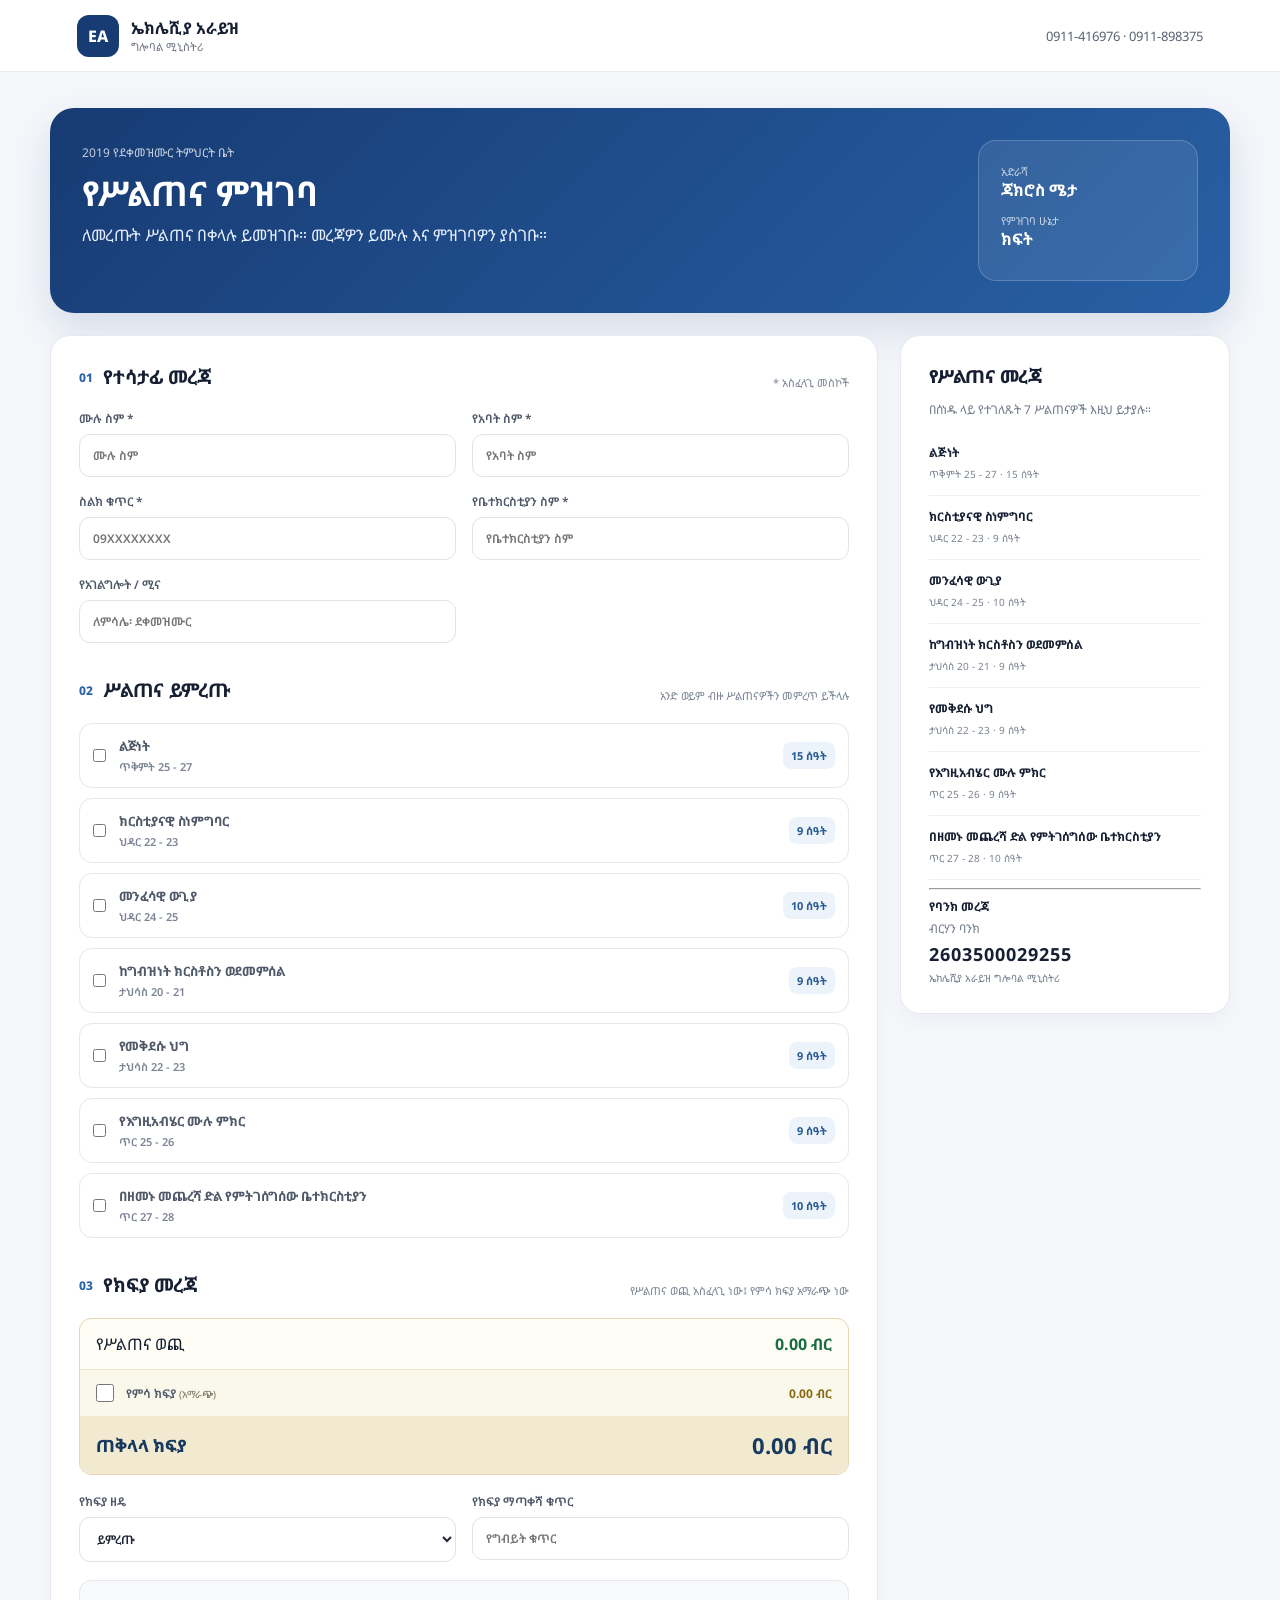
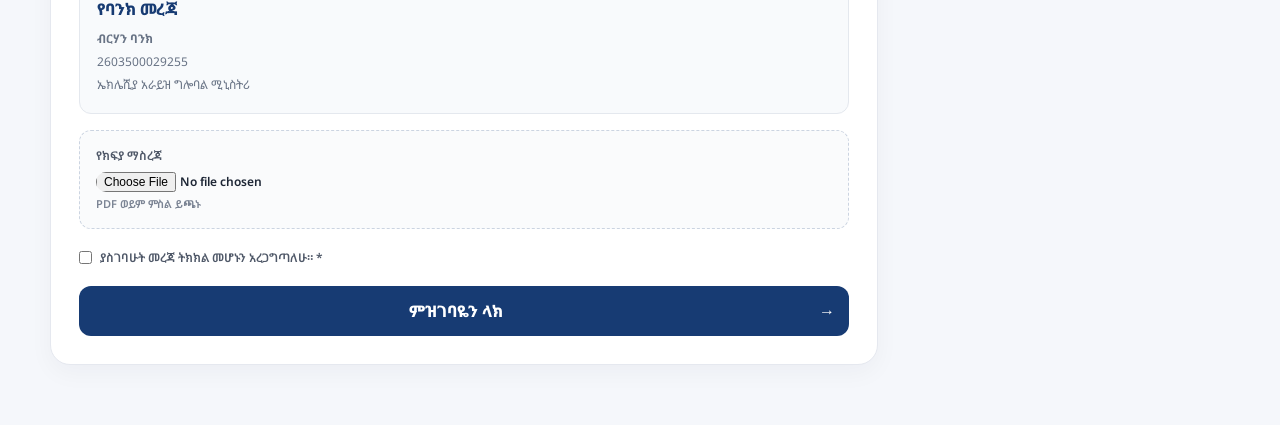
==== commit db19926a: "Clean up HTML and update form action Removed commented sections for better readability and updated f" ====
--- a/index.html
+++ b/index.html
@@ -33,10 +33,6 @@
   textarea{
     font:inherit;
   }
-
-  /* =========================
-     TOP BAR
-  ========================= */
 
   .topbar{
     height:72px;
@@ -83,10 +79,6 @@
     color:#596275;
   }
 
-  /* =========================
-     HERO
-  ========================= */
-
   .hero{
     max-width:1180px;
     margin:36px auto 22px;
@@ -135,10 +127,6 @@
     margin-bottom:12px;
   }
 
-  /* =========================
-     LAYOUT
-  ========================= */
-
   .layout{
     max-width:1180px;
     margin:auto;
@@ -156,10 +144,6 @@
     box-shadow:0 8px 25px #1720330a;
   }
 
-  /* =========================
-     SECTION HEAD
-  ========================= */
-
   .section-head{
     display:flex;
     justify-content:space-between;
@@ -192,10 +176,6 @@
   .space{
     margin-top:34px;
   }
-
-  /* =========================
-     FORM
-  ========================= */
 
   .grid{
     display:grid;
@@ -238,10 +218,6 @@
     box-shadow:0 0 0 3px #3471bb14;
   }
 
-  /* =========================
-     TRAINING LIST
-  ========================= */
-
   .training-list{
     display:grid;
     gap:10px;
@@ -297,10 +273,6 @@
     color:#285b93;
   }
 
-  /* =========================
-     PAYMENT
-  ========================= */
-
   .payment-summary{
     margin:14px 0 18px;
     border:1px solid #e3d8b1;
@@ -327,8 +299,6 @@
     color:#176b45;
   }
 
-  /* OPTIONAL LUNCH */
-
   .lunch-option{
     cursor:pointer;
     justify-content:flex-start;
@@ -356,8 +326,6 @@
     white-space:nowrap;
     color:#8a6b13;
   }
-
-  /* TOTAL */
 
   .payment-total{
     justify-content:space-between;
@@ -370,10 +338,6 @@
   .payment-total strong{
     font-size:22px;
   }
-
-  /* =========================
-     UPLOAD
-  ========================= */
 
   .upload{
     display:block;
@@ -396,10 +360,6 @@
     color:#7b8494;
   }
 
-  /* =========================
-     AGREEMENT
-  ========================= */
-
   .check{
     display:flex;
     align-items:center;
@@ -411,10 +371,6 @@
     width:auto;
     margin:0;
   }
-
-  /* =========================
-     BUTTON
-  ========================= */
 
   .submit{
     width:100%;
@@ -431,13 +387,14 @@
     background:#102e5a;
   }
 
+  .submit:disabled{
+    opacity:.65;
+    cursor:not-allowed;
+  }
+
   .submit span{
     float:right;
   }
-
-  /* =========================
-     SIDE BAR
-  ========================= */
 
   .side{
     height:max-content;
@@ -486,10 +443,6 @@
   .bank small{
     color:#737c8c;
   }
-
-  /* =========================
-     MODAL
-  ========================= */
 
   .modal{
     position:fixed;
@@ -556,10 +509,6 @@
     cursor:pointer;
   }
 
-  /* =========================
-     MOBILE
-  ========================= */
-
   @media(max-width:850px){
 
     .layout{
@@ -617,17 +566,13 @@
     .hours{
       display:none;
     }
+
   }
 
   </style>
 </head>
 
-
 <body>
-
-<!-- =====================================================
-     HEADER
-===================================================== -->
 
 <header class="topbar">
 
@@ -638,7 +583,6 @@
     </div>
 
     <div>
-
       <strong>
         ኤክሌሺያ አራይዝ
       </strong>
@@ -646,11 +590,9 @@
       <span>
         ግሎባል ሚኒስትሪ
       </span>
-
     </div>
 
   </div>
-
 
   <div class="contact">
     0911-416976 · 0911-898375
@@ -658,10 +600,6 @@
 
 </header>
 
-
-<!-- =====================================================
-     HERO
-===================================================== -->
 
 <main>
 
@@ -684,7 +622,6 @@
 
   </div>
 
-
   <div class="hero-card">
 
     <div class="mini-label">
@@ -695,7 +632,6 @@
       ጃክሮስ ሜታ
     </b>
 
-
     <div class="mini-label">
       የምዝገባ ሁኔታ
     </div>
@@ -709,28 +645,18 @@
 </section>
 
 
-<!-- =====================================================
-     MAIN LAYOUT
-===================================================== -->
-
 <section class="layout">
 
-
-<!-- =====================================================
-     REGISTRATION FORM
-===================================================== -->
 
 <form
   id="registrationForm"
   class="card"
-  action="https://formsubmit.co/ekklesiaarise2023@gmail.com"
+  action="https://formsubmit.co/ajax/ekklesiaarise2023@gmail.com"
   method="POST"
   enctype="multipart/form-data"
-  target="submitFrame"
 >
 
-
-<!-- FORM EMAIL SETTINGS -->
+<!-- FIXED EMAIL SETTINGS -->
 
 <input
   type="hidden"
@@ -750,10 +676,6 @@
   value="true"
 >
 
-
-<!-- =====================================================
-     PARTICIPANT INFORMATION
-===================================================== -->
 
 <div class="section-head">
 
@@ -820,19 +742,6 @@
 
   <label>
 
-    ኢሜይል
-
-    <input
-      name="email"
-      type="email"
-      placeholder="example@email.com"
-    >
-
-  </label>
-
-
-  <label>
-
     የቤተክርስቲያን ስም *
 
     <input
@@ -858,10 +767,6 @@
 </div>
 
 
-<!-- =====================================================
-     TRAINING SELECTION
-===================================================== -->
-
 <div class="section-head space">
 
   <div>
@@ -889,10 +794,6 @@
 ></div>
 
 
-<!-- =====================================================
-     PAYMENT
-===================================================== -->
-
 <div class="section-head space">
 
   <div>
@@ -920,9 +821,6 @@
   class="payment-summary"
 >
 
-
-<!-- PAYMENT 1 -->
-
 <div class="payment-row">
 
   <span>
@@ -935,8 +833,6 @@
 
 </div>
 
-
-<!-- PAYMENT 2 -->
 
 <label class="lunch-option">
 
@@ -964,8 +860,6 @@
 </label>
 
 
-<!-- TOTAL -->
-
 <div class="payment-total">
 
   <span>
@@ -981,8 +875,6 @@
 </div>
 
 
-<!-- PAYMENT METHOD -->
-
 <div class="grid two">
 
   <label>
@@ -995,15 +887,15 @@
         ይምረጡ
       </option>
 
-      <option>
+      <option value="ባንክ ማስተላለፍ">
         ባንክ ማስተላለፍ
       </option>
 
-      <option>
+      <option value="በጥሬ ገንዘብ">
         በጥሬ ገንዘብ
       </option>
 
-      <option>
+      <option value="ሌላ">
         ሌላ
       </option>
 
@@ -1025,8 +917,6 @@
 
 </div>
 
-
-<!-- BANK INFORMATION -->
 
 <div
   style="
@@ -1067,8 +957,6 @@
 </div>
 
 
-<!-- RECEIPT -->
-
 <label class="upload">
 
   የክፍያ ማስረጃ
@@ -1087,14 +975,13 @@
 </label>
 
 
-<!-- AGREEMENT -->
-
 <label class="check">
 
   <input
     required
     type="checkbox"
     name="agree"
+    value="yes"
   >
 
   ያስገባሁት መረጃ ትክክል መሆኑን
@@ -1102,8 +989,6 @@
 
 </label>
 
-
-<!-- SUBMIT -->
 
 <button
   class="submit"
@@ -1122,10 +1007,6 @@
 </form>
 
 
-<!-- =====================================================
-     SIDE INFORMATION
-===================================================== -->
-
 <aside class="card side">
 
   <div class="side-title">
@@ -1137,12 +1018,9 @@
     7 ሥልጠናዎች እዚህ ይታያሉ።
   </p>
 
-
   <div id="summary"></div>
 
-
   <hr>
-
 
   <div class="bank">
 
@@ -1173,10 +1051,6 @@
 </main>
 
 
-<!-- =====================================================
-     SUCCESS MODAL
-===================================================== -->
-
 <div
   id="success"
   class="modal hidden"
@@ -1212,26 +1086,11 @@
 </div>
 
 
-<!-- Hidden submission frame -->
-
-<iframe
-  name="submitFrame"
-  id="submitFrame"
-  style="display:none"
-></iframe>
-
-
 <script>
 
 /* =====================================================
    TRAINING DATA
 ===================================================== */
-
-/*
-  Array format:
-
-  [name, date, hours, training cost, lunch cost]
-*/
 
 const trainings = [
 
@@ -1331,7 +1190,6 @@
 
   item.className="training";
 
-
   item.innerHTML=`
 
     <input
@@ -1358,13 +1216,10 @@
 
   `;
 
-
   trainingList.appendChild(item);
-
 
   const checkbox =
     item.querySelector("input");
-
 
   checkbox.addEventListener(
     "change",
@@ -1381,8 +1236,6 @@
   );
 
 
-  /* SIDE SUMMARY */
-
   const summaryItem =
     document.createElement("div");
 
@@ -1407,7 +1260,7 @@
 
 
 /* =====================================================
-   CALCULATE PAYMENT
+   SELECTED TRAININGS
 ===================================================== */
 
 function getSelected(){
@@ -1424,16 +1277,14 @@
 }
 
 
+/* =====================================================
+   CALCULATE PAYMENT
+===================================================== */
+
 function calculateAmounts(){
 
   const selected =
     getSelected();
-
-
-  /*
-    PAYMENT 1
-    Training cost
-  */
 
   const trainingFee =
     selected.reduce(
@@ -1443,15 +1294,6 @@
       0
     );
 
-
-  /*
-    PAYMENT 2
-    Lunch cost
-
-    This is calculated but NOT
-    added unless lunch is selected.
-  */
-
   const lunchFee =
     selected.reduce(
       (total,index)=>
@@ -1460,34 +1302,39 @@
       0
     );
 
-
   const selectedLunch =
     lunchOption.checked
       ? lunchFee
       : 0;
 
-
   const total =
     trainingFee +
     selectedLunch;
 
-
   return {
+
     trainingFee,
+
     lunchFee,
+
     total,
+
     lunchSelected:
       lunchOption.checked
+
   };
 
 }
 
+
+/* =====================================================
+   UPDATE PAYMENT
+===================================================== */
 
 function updatePayment(){
 
   const amounts =
     calculateAmounts();
-
 
   trainingFeeEl.textContent =
     amounts.trainingFee.toLocaleString(
@@ -1498,7 +1345,6 @@
       }
     ) + " ብር";
 
-
   lunchFeeEl.textContent =
     amounts.lunchFee.toLocaleString(
       "en-US",
@@ -1508,7 +1354,6 @@
       }
     ) + " ብር";
 
-
   totalFeeEl.textContent =
     amounts.total.toLocaleString(
       "en-US",
@@ -1561,7 +1406,9 @@
 
 form.addEventListener(
   "submit",
-  function(event){
+  async function(event){
+
+    event.preventDefault();
 
     const selected =
       getSelected();
@@ -1570,8 +1417,6 @@
     /* At least one training */
 
     if(selected.length === 0){
-
-      event.preventDefault();
 
       alert(
         "እባክዎ ቢያንስ አንድ ሥልጠና ይምረጡ።"
@@ -1582,17 +1427,13 @@
     }
 
 
-    /*
-      Calculate final amount.
-    */
+    /* Calculate payment */
 
     const amounts =
       calculateAmounts();
 
 
-    /*
-      Registration number
-    */
+    /* Registration number */
 
     const registrationNumber =
       "TRN-" +
@@ -1604,113 +1445,182 @@
         .toUpperCase();
 
 
-    /*
-      Add registration number
-      to email submission.
-    */
-
-    const regInput =
-      document.createElement("input");
-
-    regInput.type="hidden";
-
-    regInput.name="registrationNumber";
-
-    regInput.value=
-      registrationNumber;
-
-    form.appendChild(regInput);
-
-
-    /*
-      Add calculated payment
-      information to email.
-    */
-
-    const trainingInput =
-      document.createElement("input");
-
-    trainingInput.type="hidden";
-
-    trainingInput.name="trainingPayment";
-
-    trainingInput.value =
-      amounts.trainingFee.toFixed(2) +
-      " ብር";
-
-    form.appendChild(trainingInput);
-
-
-    const lunchInput =
-      document.createElement("input");
-
-    lunchInput.type="hidden";
-
-    lunchInput.name="lunchPayment";
-
-    lunchInput.value =
-      amounts.lunchSelected
-        ? amounts.lunchFee.toFixed(2) + " ብር"
-        : "አልተመረጠም";
-
-    form.appendChild(lunchInput);
-
-
-    const totalInput =
-      document.createElement("input");
-
-    totalInput.type="hidden";
-
-    totalInput.name="totalPayment";
-
-    totalInput.value =
-      amounts.total.toFixed(2) +
-      " ብር";
-
-    form.appendChild(totalInput);
-
-
-    /*
-      Add selected training names.
-    */
+    /* Selected training names */
 
     const trainingNames =
       selected
-        .map(index => trainings[index][0])
+        .map(index =>
+          trainings[index][0]
+        )
         .join("፣ ");
 
 
-    const trainingNamesInput =
-      document.createElement("input");
-
-    trainingNamesInput.type="hidden";
-
-    trainingNamesInput.name=
-      "selectedTrainings";
-
-    trainingNamesInput.value=
-      trainingNames;
-
-    form.appendChild(trainingNamesInput);
-
-
     /*
-      IMPORTANT:
-      We do NOT preventDefault here.
-
-      The normal form submission goes
-      to FormSubmit and therefore can
-      send the registration email.
+      Remove old calculated fields
+      if the user submits again.
     */
 
+    form
+      .querySelectorAll(".calculated-field")
+      .forEach(
+        element =>
+          element.remove()
+      );
+
 
     /*
-      Show success message after
-      allowing submission to happen.
+      Helper for hidden fields
     */
 
-    setTimeout(
-      function(){
+    function addHidden(
+      name,
+      value
+    ){
+
+      const input =
+        document.createElement("input");
+
+      input.type =
+        "hidden";
+
+      input.name =
+        name;
+
+      input.value =
+        value;
+
+      input.className =
+        "calculated-field";
+
+      form.appendChild(input);
+
+    }
+
+
+    /* Registration number */
+
+    addHidden(
+      "registrationNumber",
+      registrationNumber
+    );
+
+
+    /* Selected trainings */
+
+    addHidden(
+      "selectedTrainings",
+      trainingNames
+    );
+
+
+    /* Training payment */
+
+    addHidden(
+      "trainingPayment",
+      amounts.trainingFee.toFixed(2) +
+      " ብር"
+    );
+
+
+    /* Lunch payment */
+
+    addHidden(
+      "lunchPayment",
+      amounts.lunchSelected
+        ? amounts.lunchFee.toFixed(2) +
+          " ብር"
+        : "አልተመረጠም"
+    );
+
+
+    /* Total payment */
+
+    addHidden(
+      "totalPayment",
+      amounts.total.toFixed(2) +
+      " ብር"
+    );
+
+
+    /*
+      Fixed recipient.
+      This is NOT controlled by the customer.
+    */
+
+    addHidden(
+      "_to",
+      "ekklesiaarise2023@gmail.com"
+    );
+
+
+    /* Disable button */
+
+    const submitButton =
+      form.querySelector(".submit");
+
+    submitButton.disabled =
+      true;
+
+    submitButton.innerHTML =
+      "በመላክ ላይ...";
+
+
+    try{
+
+      const formData =
+        new FormData(form);
+
+
+      /*
+        Send directly to the fixed
+        FormSubmit AJAX endpoint.
+      */
+
+      const response =
+        await fetch(
+          "https://formsubmit.co/ajax/ekklesiaarise2023@gmail.com",
+          {
+            method:"POST",
+            body:formData,
+            headers:{
+              "Accept":"application/json"
+            }
+          }
+        );
+
+
+      /*
+        Try to read JSON response.
+      */
+
+      let result = {};
+
+      try{
+
+        result =
+          await response.json();
+
+      }catch(jsonError){
+
+        console.log(
+          "Response was not JSON:",
+          jsonError
+        );
+
+      }
+
+
+      console.log(
+        "FormSubmit response:",
+        result
+      );
+
+
+      /*
+        SUCCESS
+      */
+
+      if(response.ok){
 
         document.getElementById(
           "regNo"
@@ -1724,16 +1634,76 @@
           "hidden"
         );
 
-      },
-      1200
-    );
+
+        /*
+          Reset form after successful
+          submission.
+        */
+
+        form.reset();
+
+
+        document
+          .querySelectorAll(".training")
+          .forEach(
+            item =>
+              item.classList.remove(
+                "selected"
+              )
+          );
+
+
+        document.getElementById(
+          "fileName"
+        ).textContent =
+          "PDF ወይም ምስል ይጫኑ";
+
+
+        updatePayment();
+
+      }else{
+
+        console.error(
+          "FormSubmit error:",
+          result
+        );
+
+        alert(
+          "ምዝገባውን መላክ አልተቻለም። " +
+          "እባክዎ እንደገና ይሞክሩ።"
+        );
+
+      }
+
+
+    }catch(error){
+
+      console.error(
+        "Submission error:",
+        error
+      );
+
+      alert(
+        "የኢንተርኔት ወይም የላኪ ስህተት ተፈጥሯል። " +
+        "እባክዎ እንደገና ይሞክሩ።"
+      );
+
+    }finally{
+
+      submitButton.disabled =
+        false;
+
+      submitButton.innerHTML =
+        "ምዝገባዬን ላክ <span>→</span>";
+
+    }
 
   }
 );
 
 
 /* =====================================================
-   CLOSE SUCCESS WINDOW
+   CLOSE MODAL
 ===================================================== */
 
 document
